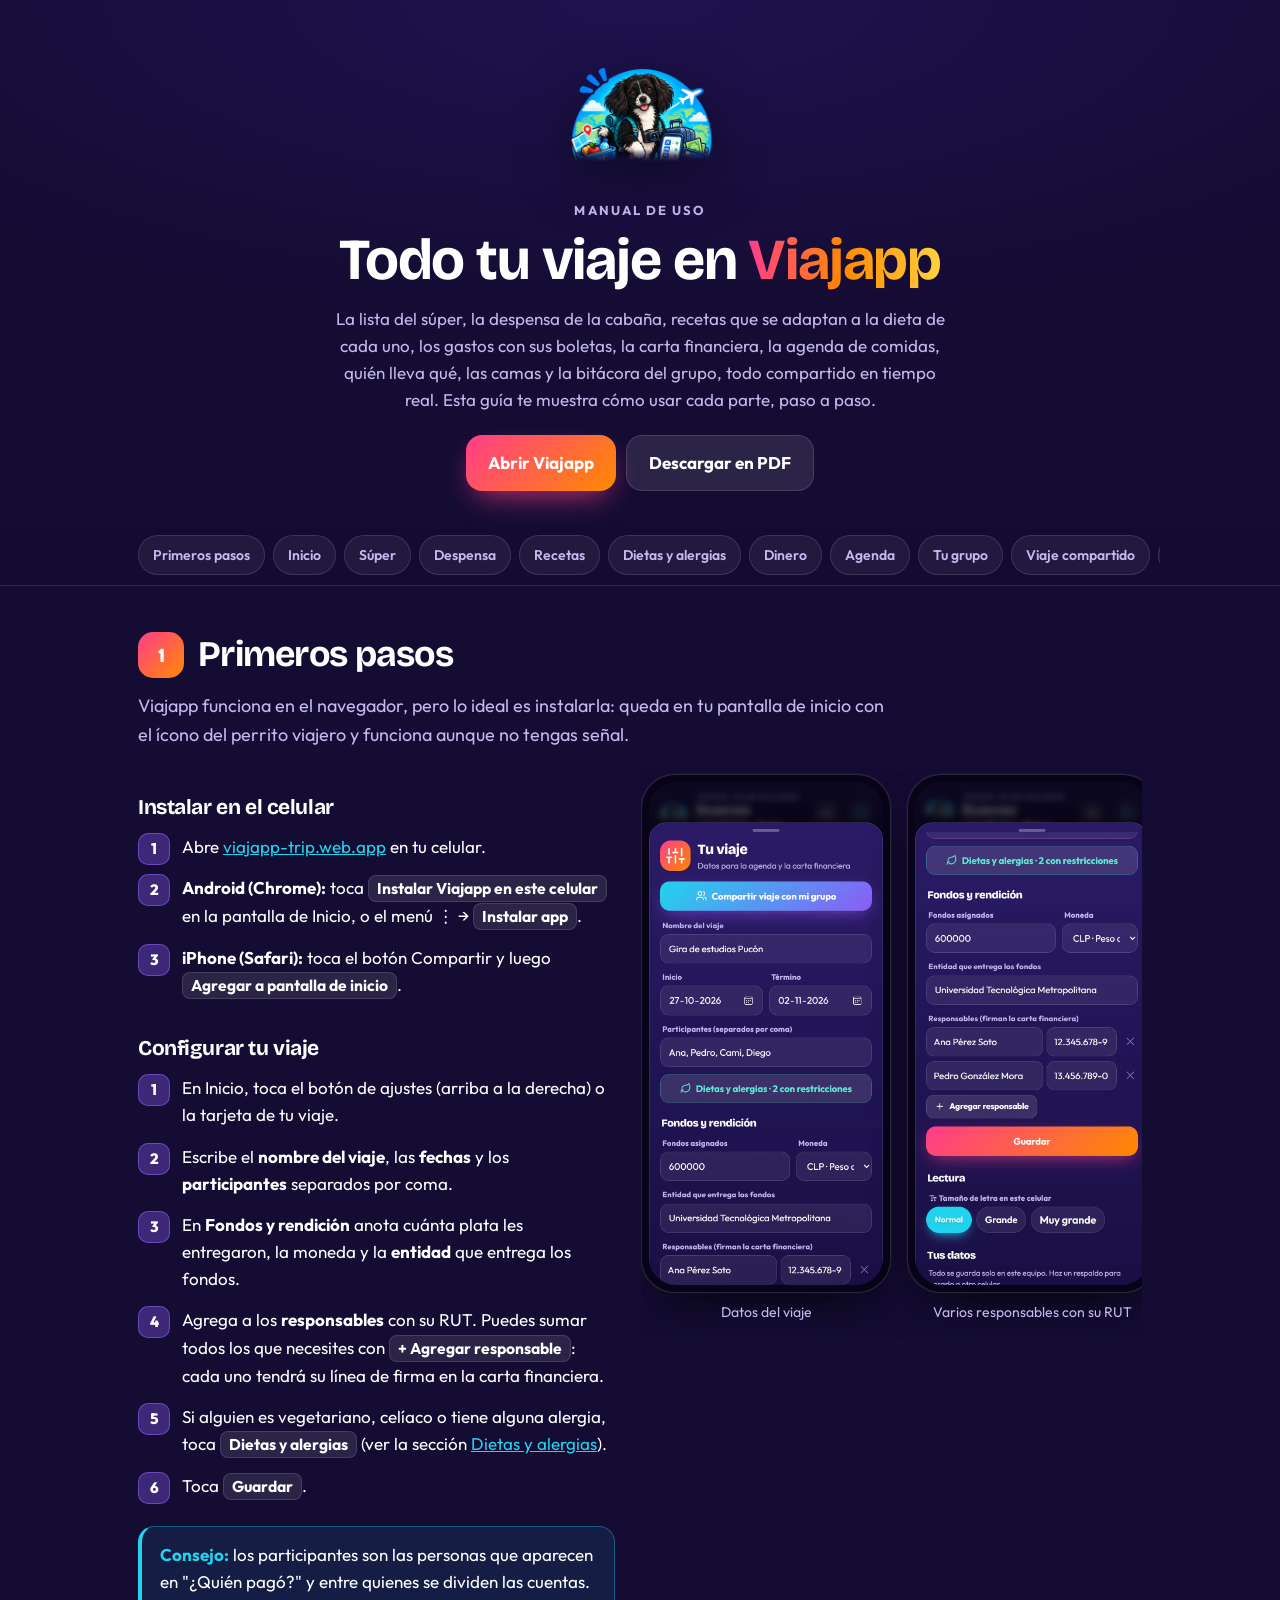
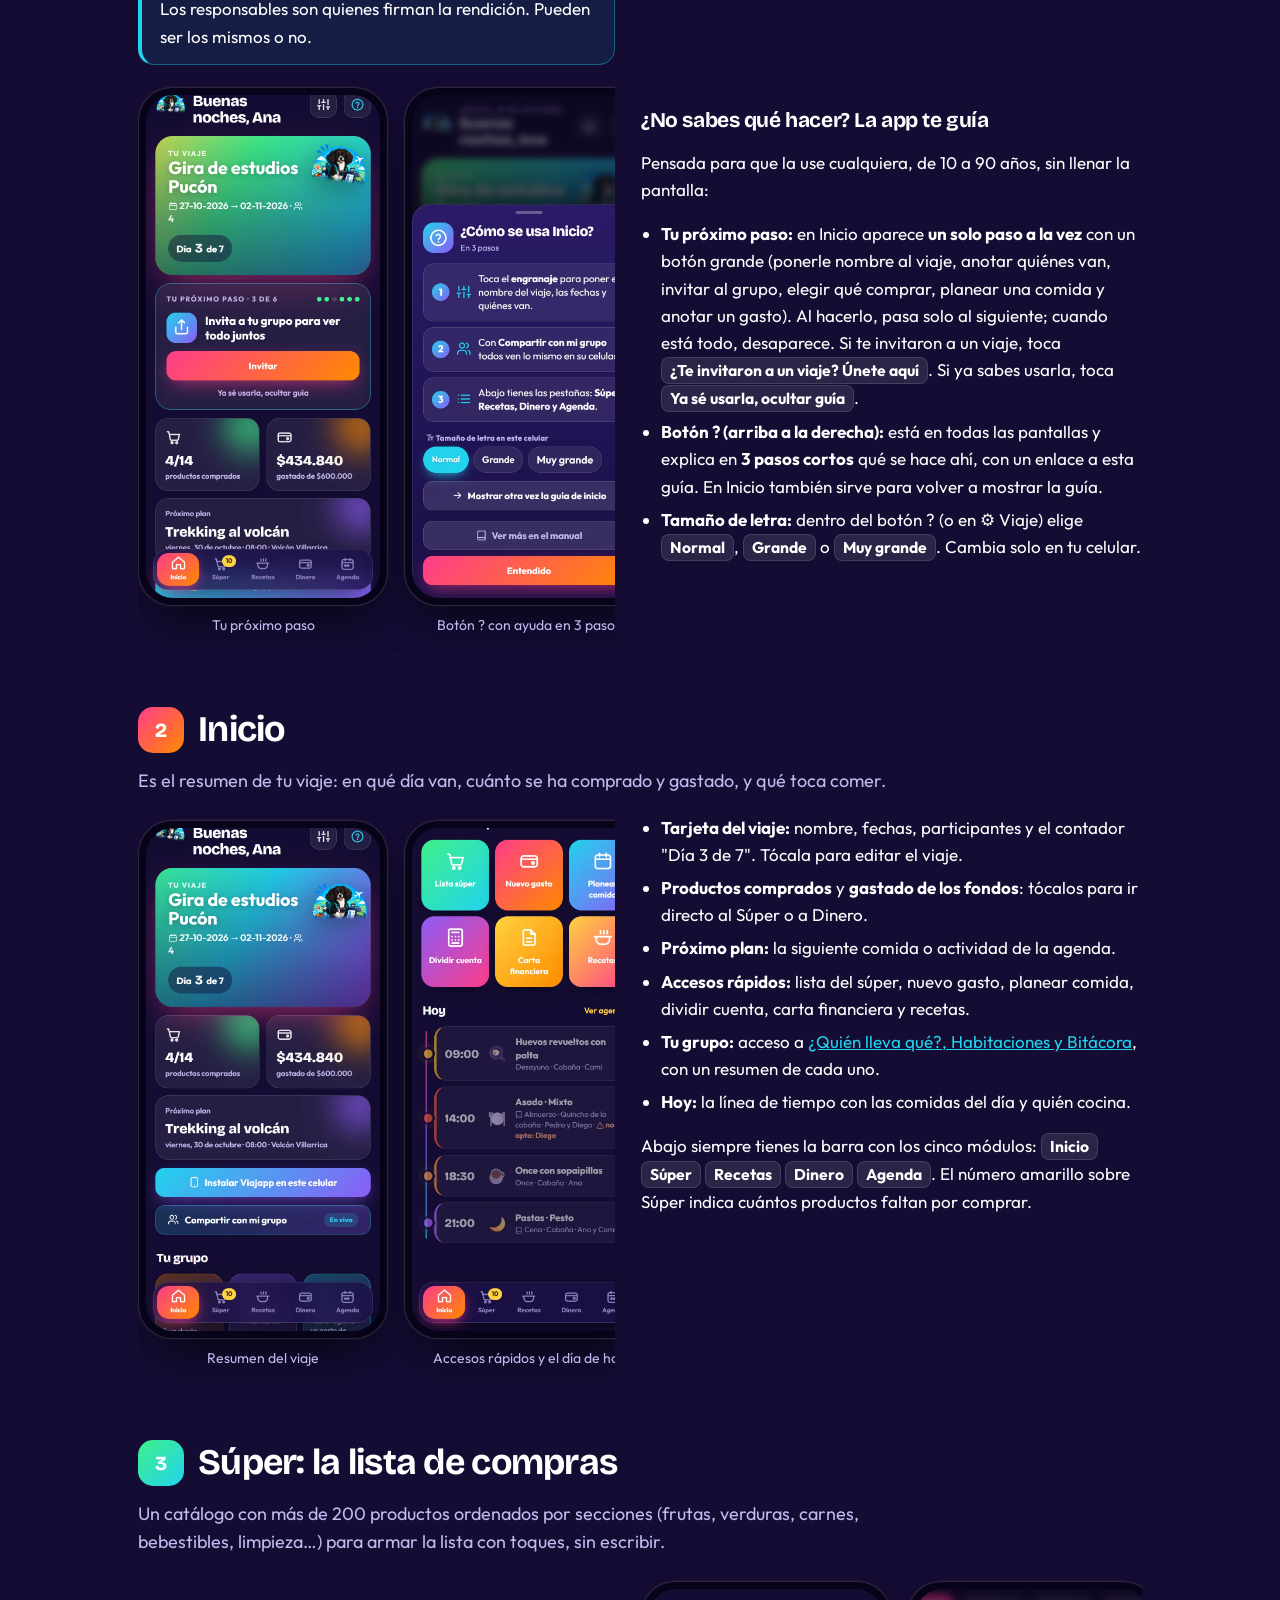
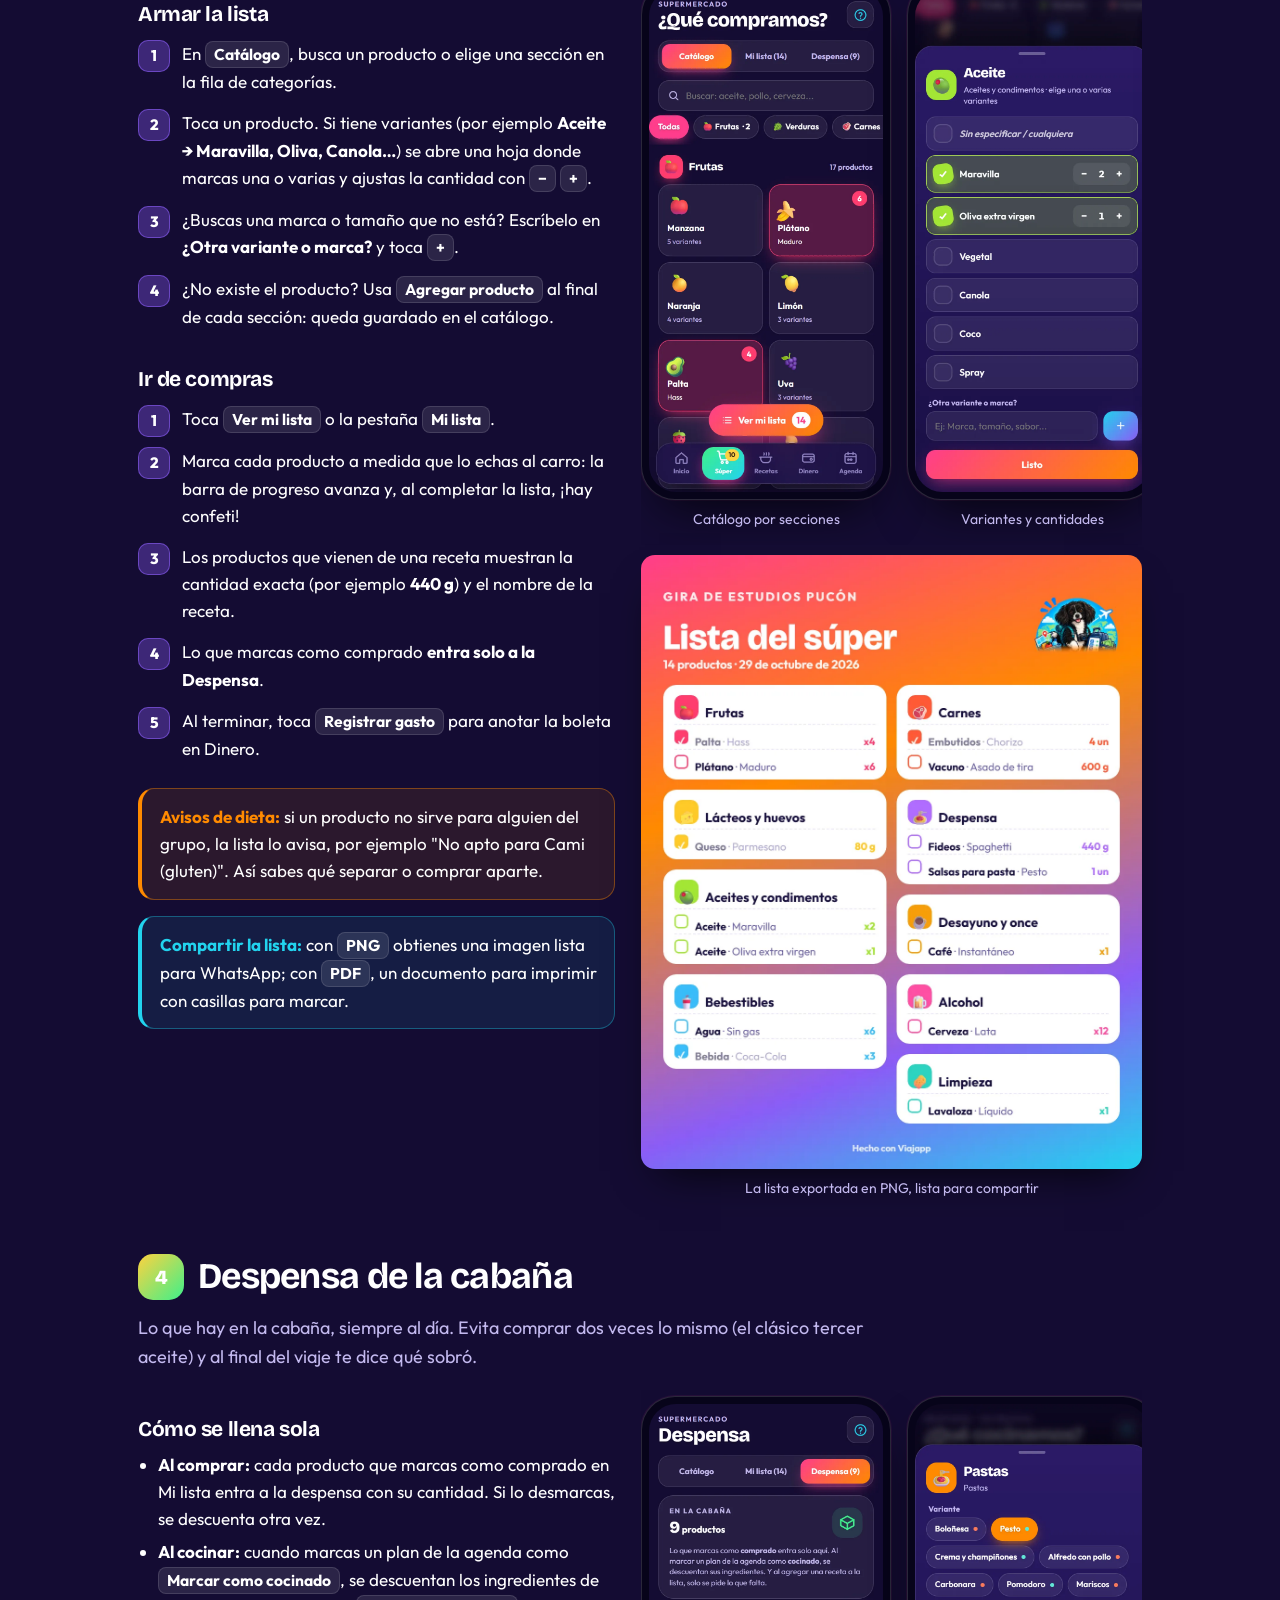
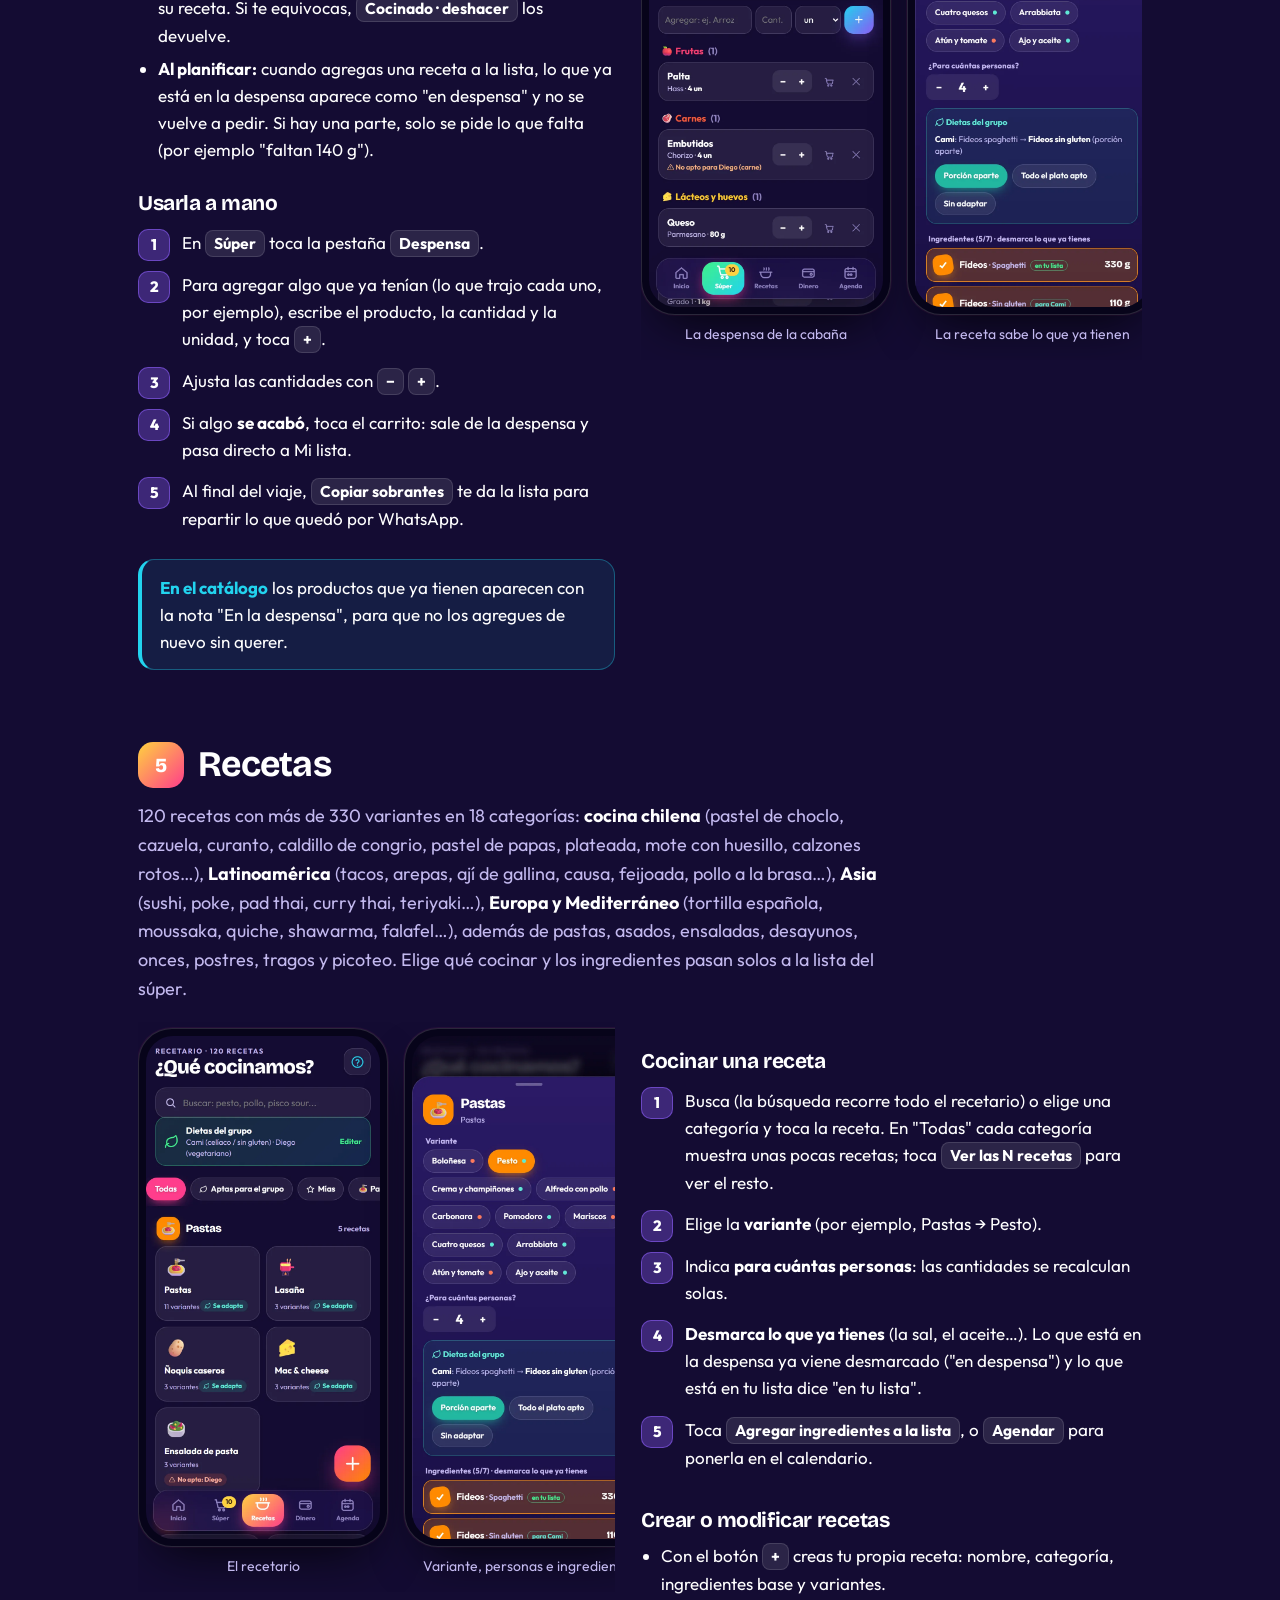
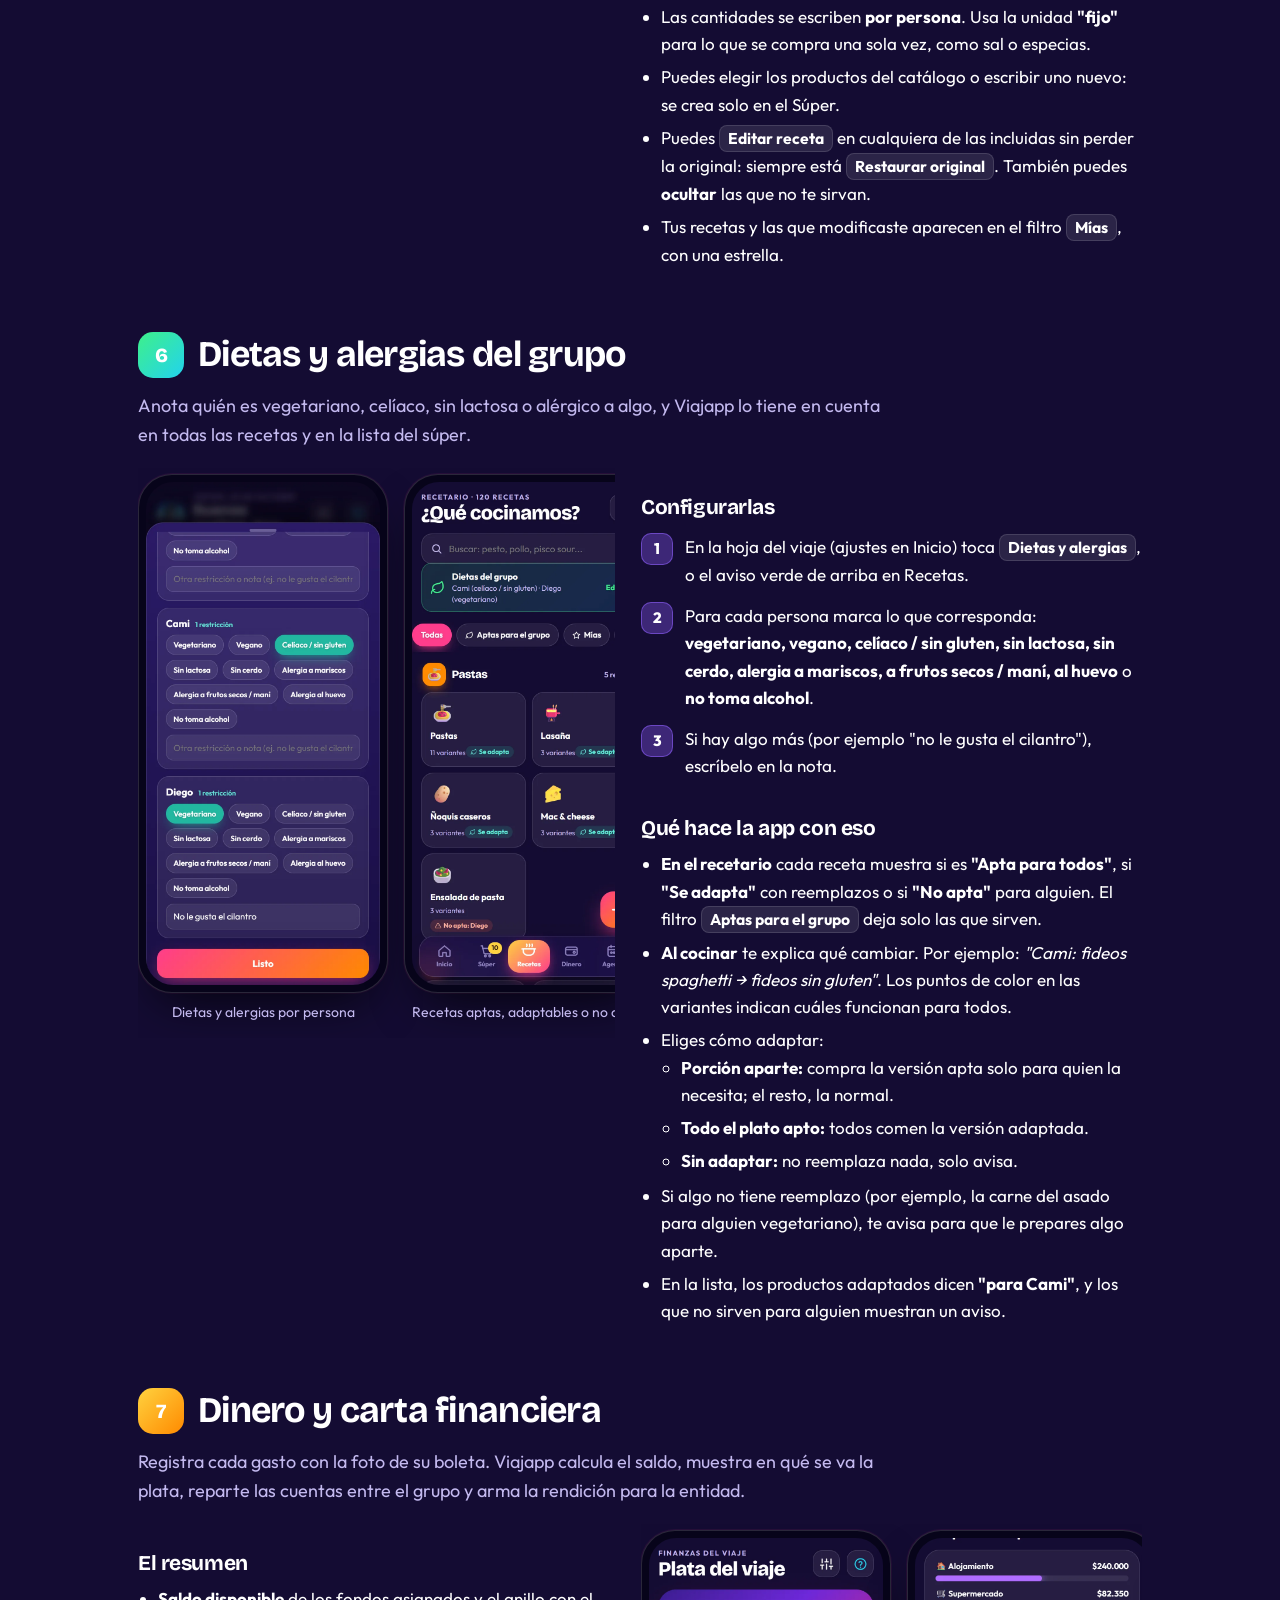
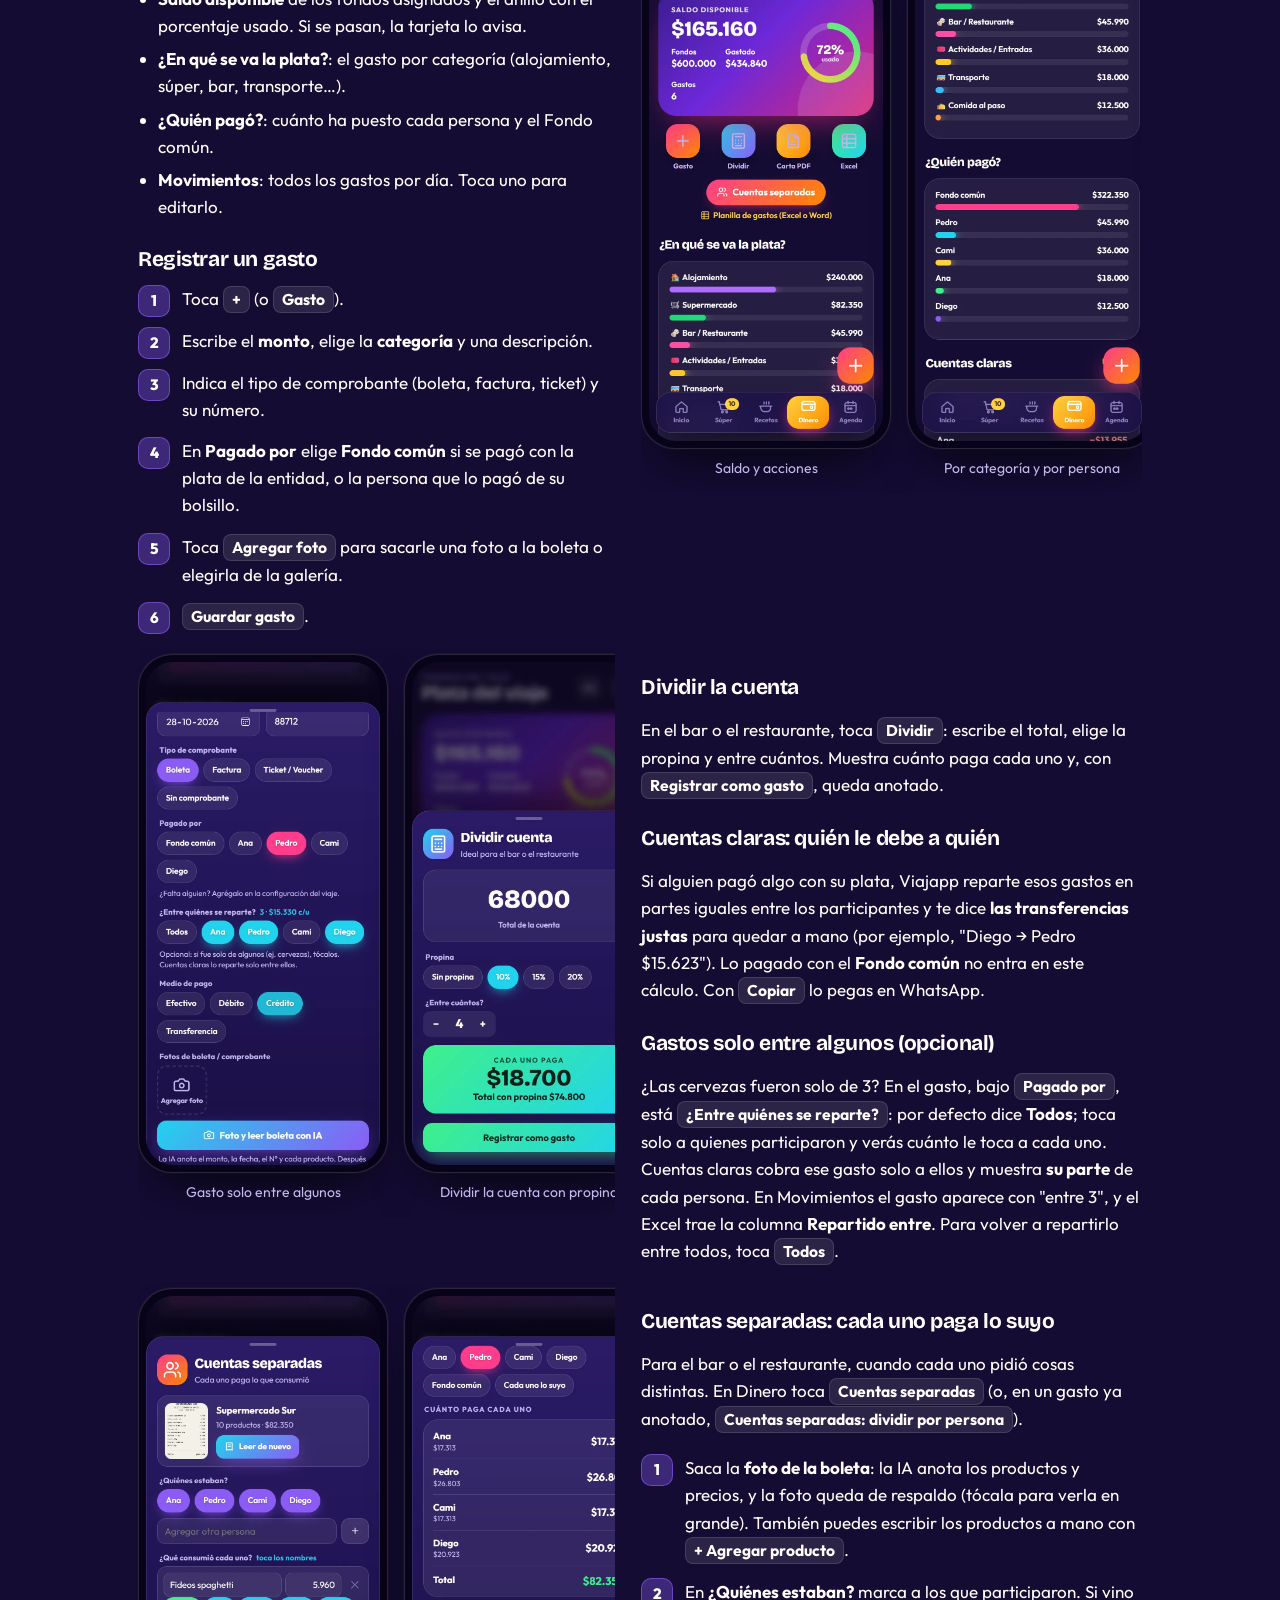
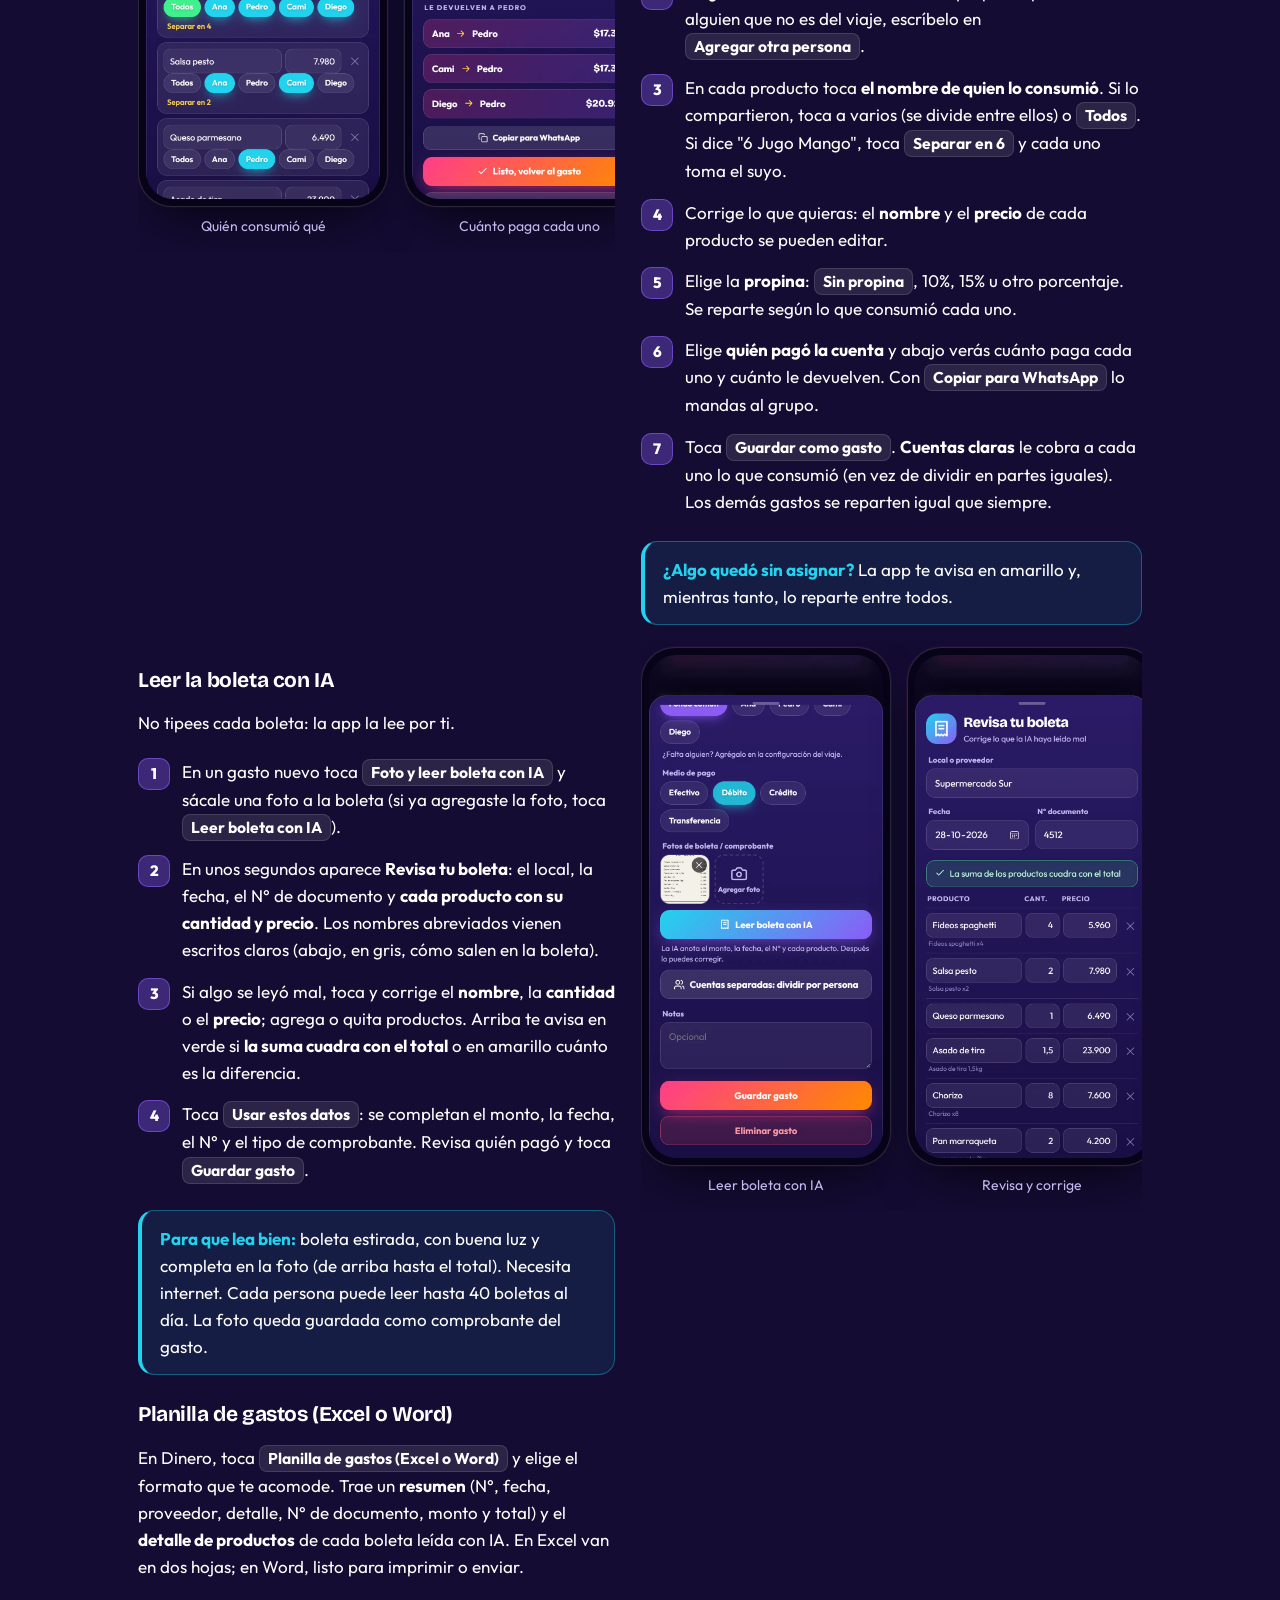
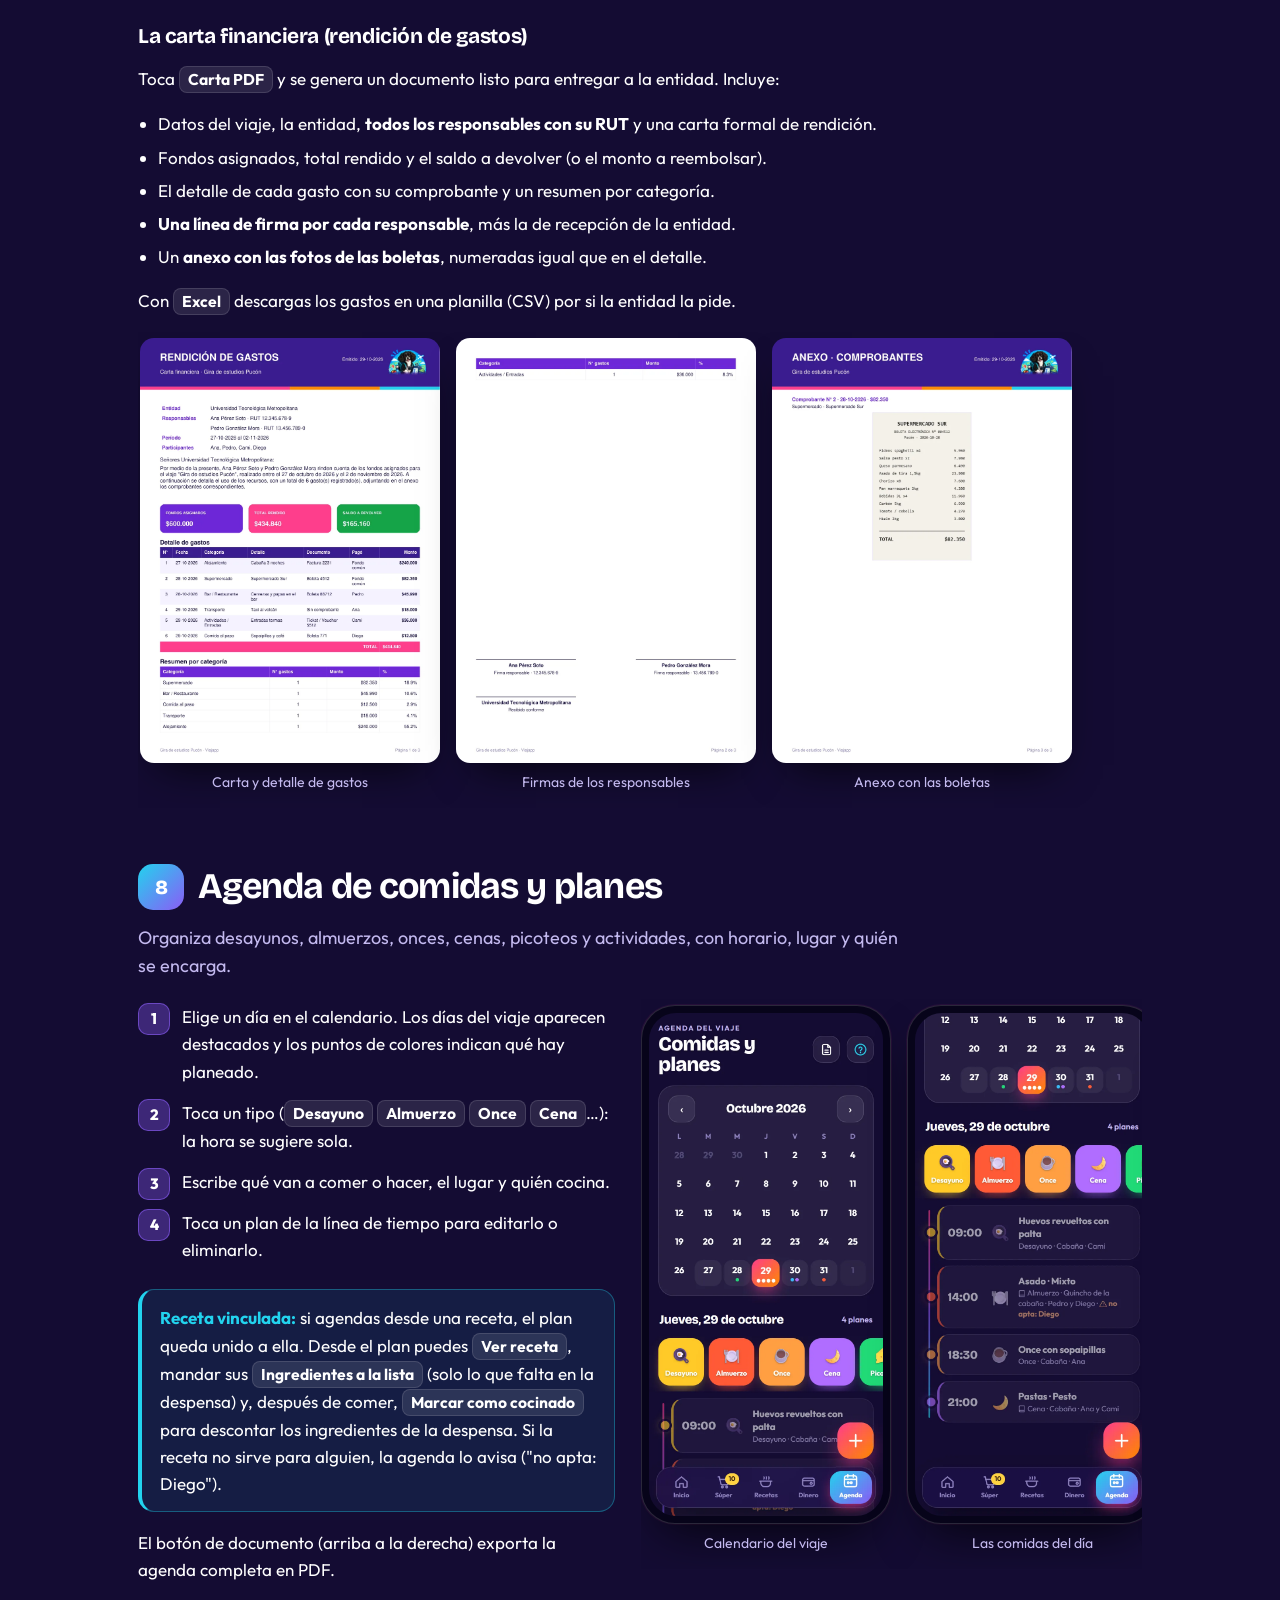
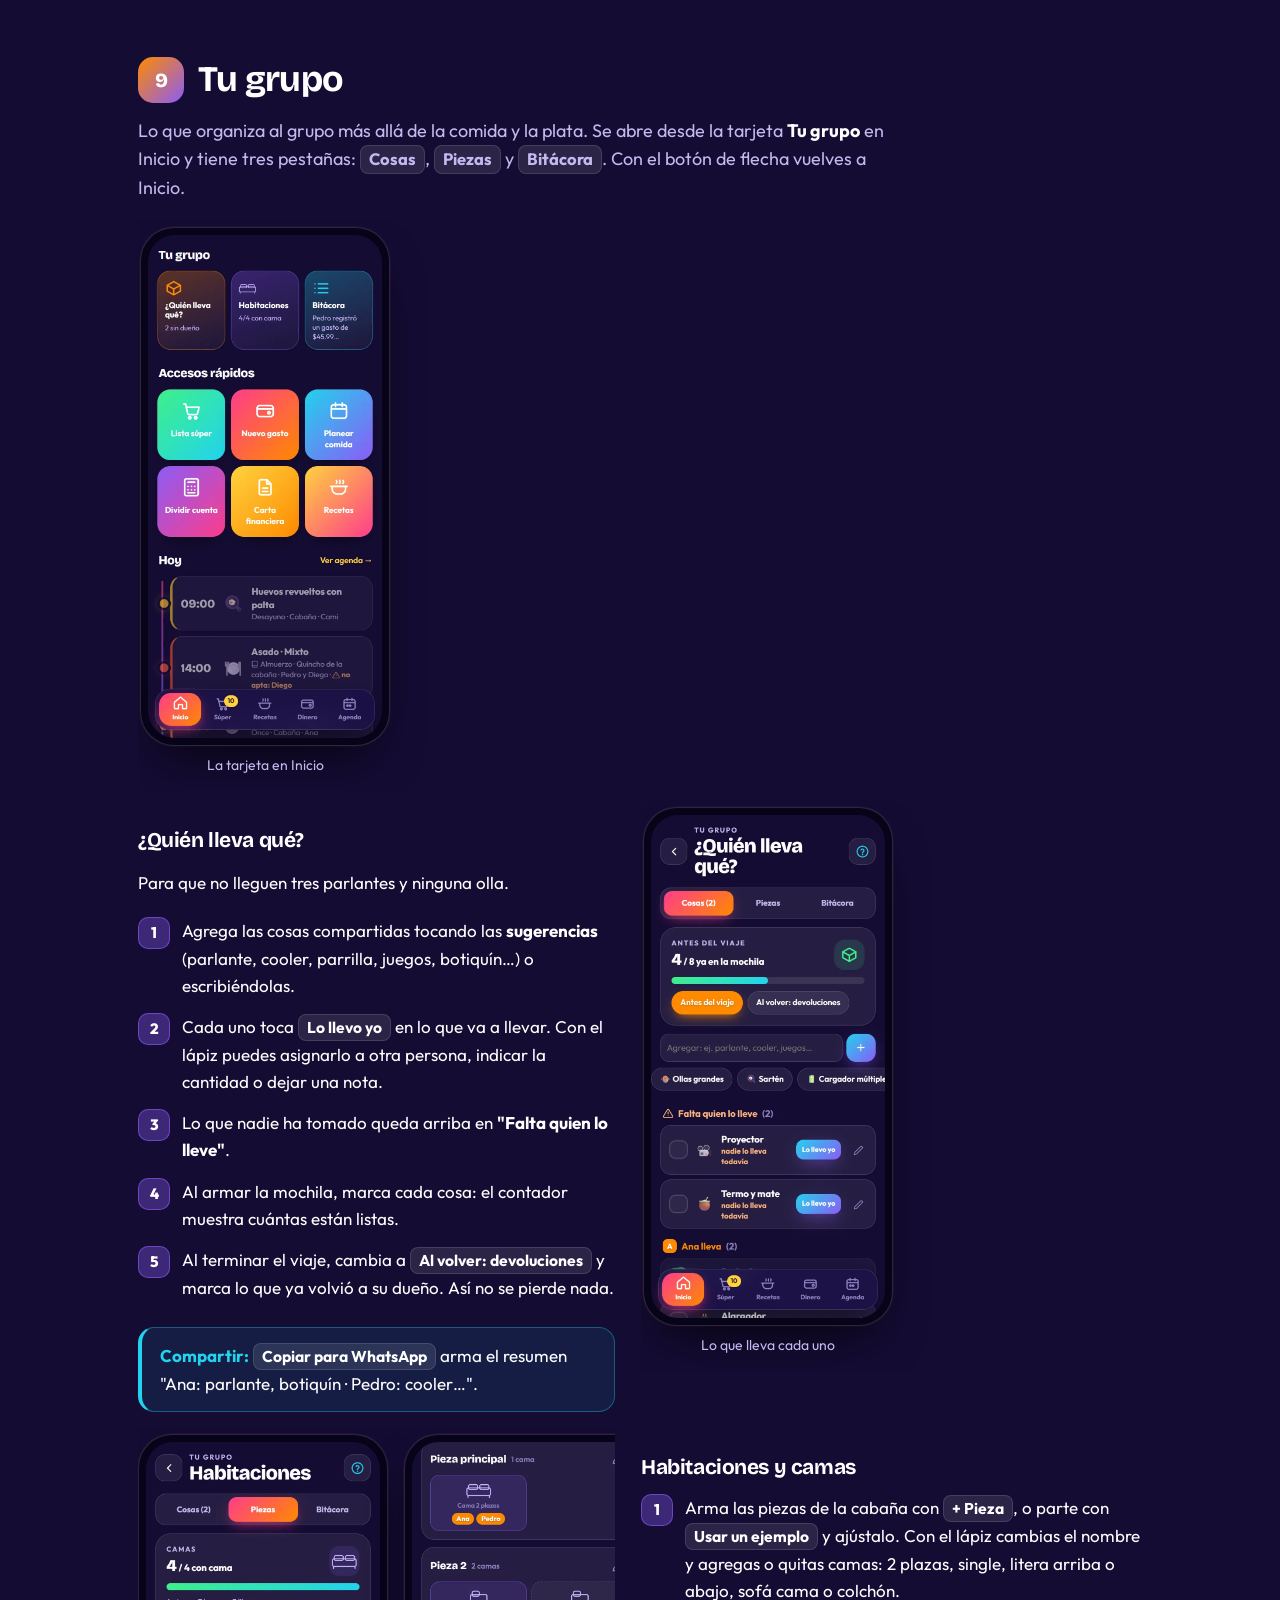
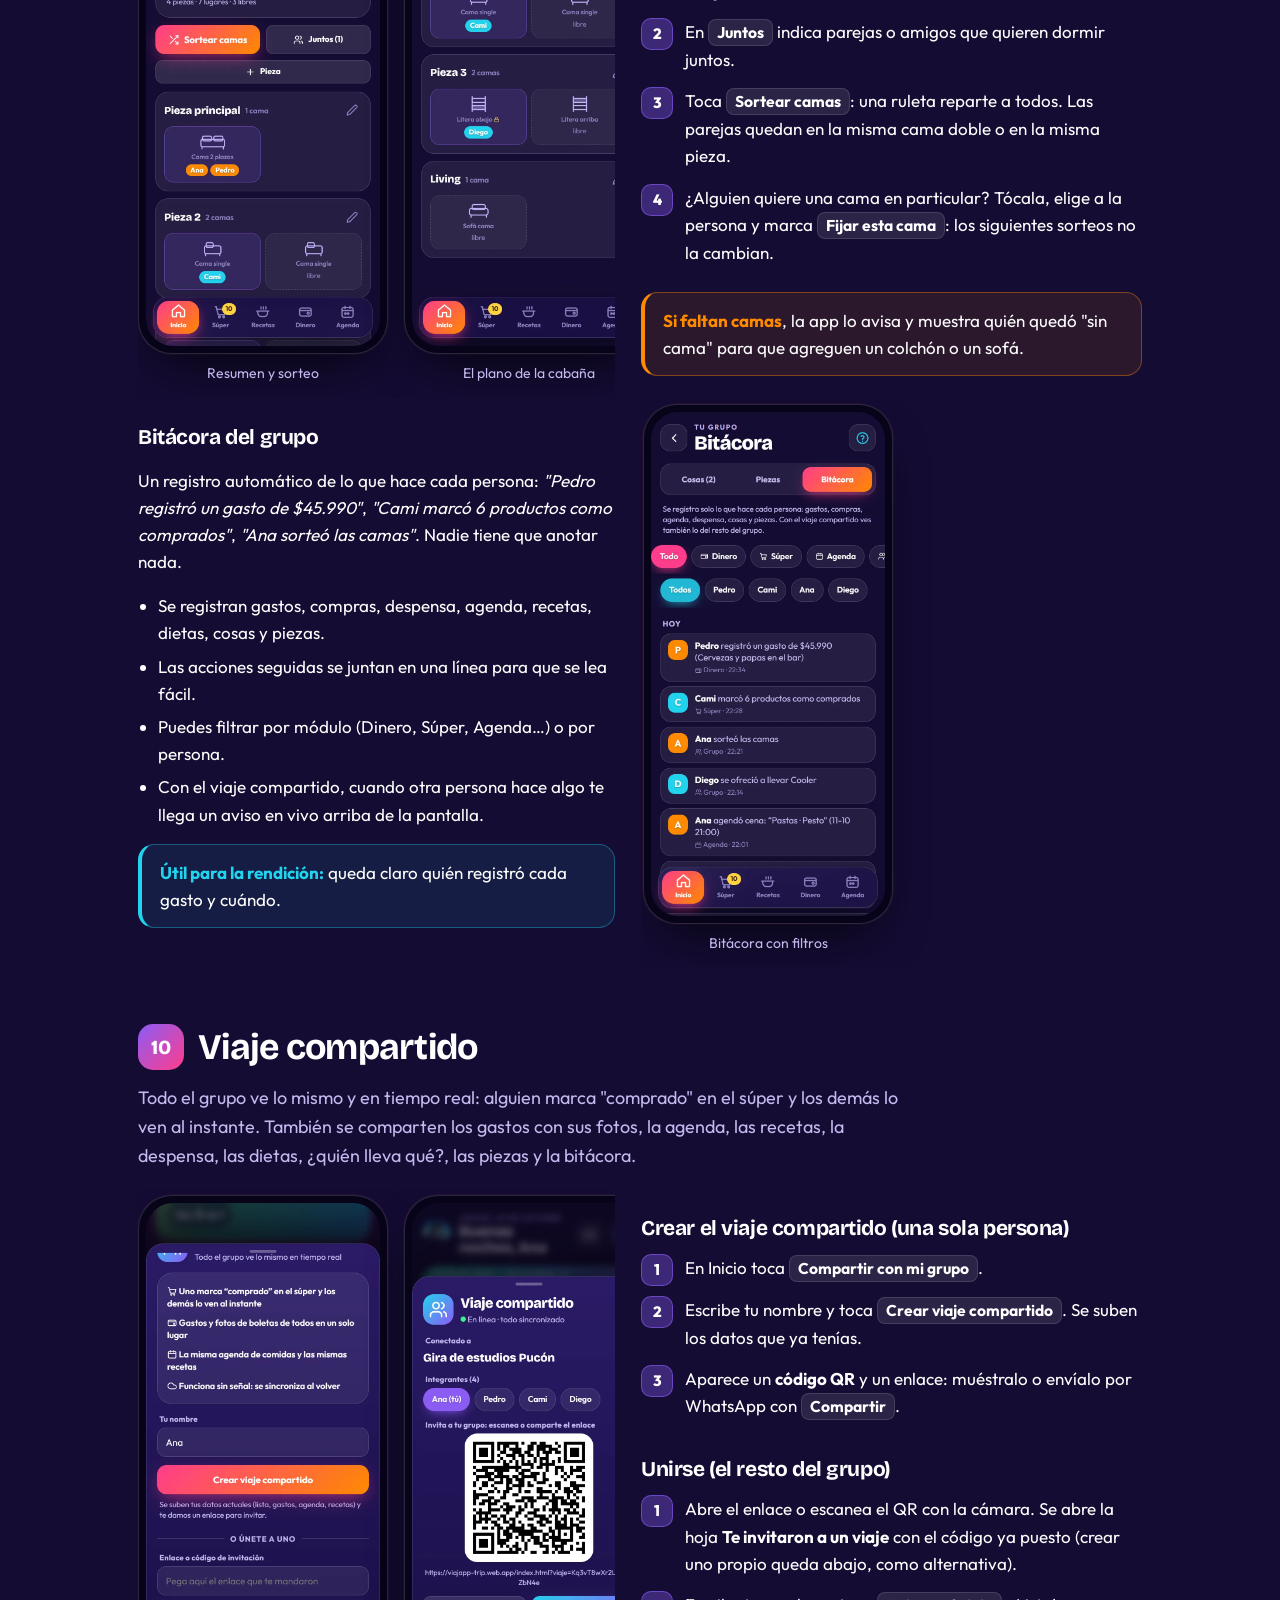
==== manual/index.html @ 1cf107d7 "Logo nuevo: perrito viajero (logo Viajapp v2) - make_logo_icons.py ahora quita el fondo blanco del l" ====
<!doctype html>
<html lang="es">
<head>
  <meta charset="utf-8">
  <meta name="viewport" content="width=device-width, initial-scale=1, viewport-fit=cover">
  <meta name="theme-color" content="#140c33">
  <title>Manual de uso · Viajapp</title>
  <meta name="description" content="Guía paso a paso para usar Viajapp: lista del súper, recetas, gastos y carta financiera, agenda de comidas y viaje compartido.">
  <link rel="icon" type="image/png" href="../icons/favicon-64.png">
  <link rel="preconnect" href="https://fonts.googleapis.com">
  <link rel="preconnect" href="https://fonts.gstatic.com" crossorigin>
  <link href="https://fonts.googleapis.com/css2?family=Bricolage+Grotesque:opsz,wght@12..96,700;12..96,800&family=Outfit:wght@400;500;600;700&display=swap" rel="stylesheet">
  <style>
    :root {
      --bg: #140c33; --bg2: #1f1250; --card: rgba(255,255,255,.06); --stroke: rgba(255,255,255,.12);
      --text: #fff; --muted: #c3b9ef; --dim: #8f84c2;
      --pink: #ff3d8b; --orange: #ff8a00; --yellow: #ffd23f; --lime: #3ef08a; --cyan: #22d3ee; --violet: #8b5cf6;
      --display: 'Bricolage Grotesque', 'Outfit', system-ui, sans-serif; --font: 'Outfit', system-ui, -apple-system, 'Segoe UI', Roboto, sans-serif;
      color-scheme: dark;
    }
    * { box-sizing: border-box; }
    html { scroll-behavior: smooth; scroll-padding-top: 76px; }
    body { margin: 0; background: radial-gradient(120% 60% at 50% 0%, var(--bg2), var(--bg) 60%) fixed, var(--bg); color: var(--text); font: 17px/1.6 var(--font); }
    a { color: var(--cyan); }
    img { max-width: 100%; display: block; }
    h1, h2, h3 { font-family: var(--display); letter-spacing: -.02em; line-height: 1.1; margin: 0; }
    .wrap { max-width: 1040px; margin: 0 auto; padding: 0 18px; }

    /* Portada */
    .hero { padding: calc(env(safe-area-inset-top, 0px) + 40px) 0 34px; text-align: center; }
    .hero img { width: 150px; margin: 0 auto 10px; filter: drop-shadow(0 16px 30px rgba(0,0,0,.45)); }
    .hero .kicker { font-weight: 700; letter-spacing: .16em; text-transform: uppercase; color: var(--muted); font-size: 13px; }
    .hero h1 { font-size: clamp(34px, 8vw, 58px); margin: 8px 0 12px; }
    .hero h1 span { background: linear-gradient(90deg, var(--pink), var(--orange), var(--yellow)); -webkit-background-clip: text; background-clip: text; color: transparent; }
    .hero p { color: var(--muted); max-width: 620px; margin: 0 auto 22px; }
    .cta { display: flex; gap: 10px; justify-content: center; flex-wrap: wrap; }
    .btn { display: inline-flex; align-items: center; gap: 8px; padding: 13px 22px; border-radius: 16px; font-weight: 700; text-decoration: none; color: #fff; background: rgba(255,255,255,.1); border: 1px solid var(--stroke); }
    .btn.primary { background: linear-gradient(135deg, var(--pink), var(--orange)); border: 0; box-shadow: 0 12px 30px -10px rgba(255,61,139,.8); }

    /* Índice */
    .toc { position: sticky; top: 0; z-index: 10; background: rgba(20,12,51,.88); backdrop-filter: blur(14px); -webkit-backdrop-filter: blur(14px); border-bottom: 1px solid var(--stroke); }
    .toc .wrap { display: flex; gap: 8px; overflow-x: auto; padding-top: 10px; padding-bottom: 10px; scrollbar-width: none; }
    .toc .wrap::-webkit-scrollbar { display: none; }
    .toc a { flex: none; text-decoration: none; color: var(--muted); font-weight: 600; font-size: 14px; padding: 8px 14px; border-radius: 999px; border: 1px solid var(--stroke); background: var(--card); }
    .toc a:hover { color: #fff; border-color: var(--pink); }

    /* Secciones */
    section { padding: 46px 0 10px; }
    .sec-head { display: flex; align-items: center; gap: 14px; margin-bottom: 14px; }
    .sec-num { width: 46px; height: 46px; flex: none; border-radius: 15px; display: grid; place-items: center; font: 800 20px var(--display); background: var(--c, linear-gradient(135deg, var(--pink), var(--orange))); }
    .sec-head h2 { font-size: clamp(26px, 5.5vw, 36px); }
    .lead { color: var(--muted); font-size: 18px; max-width: 760px; margin: 0 0 18px; }
    h3 { font-size: 21px; margin: 28px 0 10px; }
    ol.steps { counter-reset: s; list-style: none; padding: 0; margin: 0 0 8px; }
    ol.steps li { counter-increment: s; position: relative; padding: 4px 0 10px 44px; }
    ol.steps li::before { content: counter(s); position: absolute; left: 0; top: 4px; width: 30px; height: 30px; border-radius: 10px; display: grid; place-items: center; font-weight: 800; font-size: 15px; background: rgba(139,92,246,.35); border: 1px solid rgba(139,92,246,.6); }
    ul.dots { padding-left: 20px; margin: 0 0 8px; } ul.dots li { margin-bottom: 6px; }
    b, strong { color: #fff; }
    .ui { display: inline-block; padding: 0 8px; border-radius: 8px; background: rgba(255,255,255,.1); border: 1px solid var(--stroke); font-weight: 700; font-size: .92em; white-space: nowrap; }
    .tip { margin: 16px 0; padding: 14px 16px 14px 18px; border-radius: 16px; background: rgba(34,211,238,.09); border: 1px solid rgba(34,211,238,.35); border-left: 4px solid var(--cyan); }
    .tip.warn { background: rgba(255,138,0,.1); border-color: rgba(255,138,0,.4); border-left-color: var(--orange); }
    .tip b:first-child { color: var(--cyan); } .tip.warn b:first-child { color: var(--orange); }

    .split { display: grid; gap: 26px; align-items: start; }
    @media (min-width: 860px) { .split { grid-template-columns: minmax(0, 1fr) minmax(0, 1.05fr); } .split.rev > :first-child { order: 2; } }

    /* Capturas en marco de teléfono */
    .shots { display: grid; grid-auto-flow: column; grid-auto-columns: min(250px, 72%); gap: 16px; overflow-x: auto; padding: 6px 2px 16px; scroll-snap-type: x mandatory; scrollbar-width: thin; }
    .shots.wide { grid-auto-columns: min(300px, 82%); }
    figure { margin: 0; scroll-snap-align: start; }
    .phone { display: block; border-radius: 34px; padding: 7px; background: #07041a; border: 1px solid rgba(255,255,255,.14); box-shadow: 0 24px 50px -20px rgba(0,0,0,.8), 0 0 0 1px rgba(255,61,139,.08); }
    .phone img { border-radius: 27px; aspect-ratio: 400 / 860; width: 100%; height: auto; background: var(--bg2); }
    .doc img { border-radius: 14px; box-shadow: 0 20px 40px -18px rgba(0,0,0,.8); background: #fff; }
    figcaption { font-size: 14px; color: var(--muted); text-align: center; margin-top: 10px; line-height: 1.35; }

    .faq details { border: 1px solid var(--stroke); background: var(--card); border-radius: 16px; padding: 4px 18px; margin-bottom: 10px; }
    .faq summary { cursor: pointer; font-weight: 700; padding: 12px 0; list-style: none; }
    .faq summary::-webkit-details-marker { display: none; }
    .faq summary::after { content: '+'; float: right; color: var(--pink); font-size: 22px; line-height: 1; }
    .faq details[open] summary::after { content: '–'; }
    .faq details p { margin: 0 0 14px; color: var(--muted); }

    footer { margin-top: 50px; padding: 30px 0 calc(env(safe-area-inset-bottom, 0px) + 40px); text-align: center; color: var(--dim); border-top: 1px solid var(--stroke); }
    footer img { width: 56px; margin: 0 auto 8px; }

    @media print {
      :root { color-scheme: light; }
      body { background: #fff; color: #1b1040; font-size: 11.5pt; }
      .toc, .cta, .no-print { display: none !important; }
      .hero { padding-top: 10mm; } .hero h1 span { color: #ff3d8b; -webkit-text-fill-color: #ff3d8b; }
      .hero p, .lead, figcaption, .faq details p { color: #4b4170; }
      b, strong { color: #1b1040; }
      .ui { background: #f1edff; border-color: #d9d0ff; }
      .tip { background: #ecfbff; } .tip.warn { background: #fff4e6; }
      section { padding-top: 6mm; break-before: page; } section#inicio-rapido { break-before: auto; }
      .split, .split.rev { grid-template-columns: 1fr; gap: 4mm; }
      .split.rev > :first-child { order: 0; }
      .shots { overflow: visible; grid-auto-flow: row; grid-template-columns: repeat(4, 1fr); grid-auto-columns: auto; gap: 5mm; }
      .shots.wide { grid-template-columns: repeat(3, 1fr); }
      .doc { max-width: 60%; margin: 0 auto; }
      figure { break-inside: avoid; }
      .phone { box-shadow: none; padding: 3px; }
      .faq details { background: #faf8ff; } .faq details p { display: block; }
      ol.steps li::before { background: #efe9ff; border-color: #c9b8ff; color: #1b1040; }
      footer { border: 0; }
    }
  </style>
</head>
<body>

<header class="hero wrap">
  <img src="../icons/logo-mark-256.png" alt="Logo de Viajapp: un perrito viajero">
  <div class="kicker">Manual de uso</div>
  <h1>Todo tu viaje en <span>Viajapp</span></h1>
  <p>La lista del súper, la despensa de la cabaña, recetas que se adaptan a la dieta de cada uno, los gastos con sus boletas, la carta financiera, la agenda de comidas, quién lleva qué, las camas y la bitácora del grupo, todo compartido en tiempo real. Esta guía te muestra cómo usar cada parte, paso a paso.</p>
  <div class="cta">
    <a class="btn primary" href="../">Abrir Viajapp</a>
    <a class="btn" href="Manual-Viajapp.pdf" download>Descargar en PDF</a>
  </div>
</header>

<nav class="toc" aria-label="Contenido">
  <div class="wrap">
    <a href="#inicio-rapido">Primeros pasos</a>
    <a href="#inicio">Inicio</a>
    <a href="#super">Súper</a>
    <a href="#despensa">Despensa</a>
    <a href="#recetas">Recetas</a>
    <a href="#dietas">Dietas y alergias</a>
    <a href="#dinero">Dinero</a>
    <a href="#agenda">Agenda</a>
    <a href="#grupo">Tu grupo</a>
    <a href="#compartido">Viaje compartido</a>
    <a href="#datos">Tus datos</a>
    <a href="#faq">Preguntas</a>
  </div>
</nav>

<main class="wrap">

  <!-- 1. Primeros pasos -->
  <section id="inicio-rapido">
    <div class="sec-head"><span class="sec-num">1</span><h2>Primeros pasos</h2></div>
    <p class="lead">Viajapp funciona en el navegador, pero lo ideal es instalarla: queda en tu pantalla de inicio con el ícono del perrito viajero y funciona aunque no tengas señal.</p>
    <div class="split">
      <div>
        <h3>Instalar en el celular</h3>
        <ol class="steps">
          <li>Abre <a href="https://viajapp-trip.web.app">viajapp-trip.web.app</a> en tu celular.</li>
          <li><b>Android (Chrome):</b> toca <span class="ui">Instalar Viajapp en este celular</span> en la pantalla de Inicio, o el menú ⋮ → <span class="ui">Instalar app</span>.</li>
          <li><b>iPhone (Safari):</b> toca el botón Compartir y luego <span class="ui">Agregar a pantalla de inicio</span>.</li>
        </ol>
        <h3>Configurar tu viaje</h3>
        <ol class="steps">
          <li>En Inicio, toca el botón de ajustes (arriba a la derecha) o la tarjeta de tu viaje.</li>
          <li>Escribe el <b>nombre del viaje</b>, las <b>fechas</b> y los <b>participantes</b> separados por coma.</li>
          <li>En <b>Fondos y rendición</b> anota cuánta plata les entregaron, la moneda y la <b>entidad</b> que entrega los fondos.</li>
          <li>Agrega a los <b>responsables</b> con su RUT. Puedes sumar todos los que necesites con <span class="ui">+ Agregar responsable</span>: cada uno tendrá su línea de firma en la carta financiera.</li>
          <li>Si alguien es vegetariano, celíaco o tiene alguna alergia, toca <span class="ui">Dietas y alergias</span> (ver la sección <a href="#dietas">Dietas y alergias</a>).</li>
          <li>Toca <span class="ui">Guardar</span>.</li>
        </ol>
        <div class="tip"><b>Consejo:</b> los participantes son las personas que aparecen en "¿Quién pagó?" y entre quienes se dividen las cuentas. Los responsables son quienes firman la rendición. Pueden ser los mismos o no.</div>
      </div>
      <div class="shots">
        <figure><span class="phone"><img loading="lazy" src="img/18-viaje.webp" alt="Hoja Tu viaje con nombre, fechas, participantes y fondos"></span><figcaption>Datos del viaje</figcaption></figure>
        <figure><span class="phone"><img loading="lazy" src="img/19-responsables.webp" alt="Lista de responsables con nombre y RUT"></span><figcaption>Varios responsables con su RUT</figcaption></figure>
      </div>
    </div>
    <div class="split rev">
      <div>
        <h3>¿No sabes qué hacer? La app te guía</h3>
        <p>Pensada para que la use cualquiera, de 10 a 90 años, sin llenar la pantalla:</p>
        <ul class="dots">
          <li><b>Tu próximo paso:</b> en Inicio aparece <b>un solo paso a la vez</b> con un botón grande (ponerle nombre al viaje, anotar quiénes van, invitar al grupo, elegir qué comprar, planear una comida y anotar un gasto). Al hacerlo, pasa solo al siguiente; cuando está todo, desaparece. Si te invitaron a un viaje, toca <span class="ui">¿Te invitaron a un viaje? Únete aquí</span>. Si ya sabes usarla, toca <span class="ui">Ya sé usarla, ocultar guía</span>.</li>
          <li><b>Botón ? (arriba a la derecha):</b> está en todas las pantallas y explica en <b>3 pasos cortos</b> qué se hace ahí, con un enlace a esta guía. En Inicio también sirve para volver a mostrar la guía.</li>
          <li><b>Tamaño de letra:</b> dentro del botón ? (o en ⚙️ Viaje) elige <span class="ui">Normal</span>, <span class="ui">Grande</span> o <span class="ui">Muy grande</span>. Cambia solo en tu celular.</li>
        </ul>
      </div>
      <div class="shots">
        <figure><span class="phone"><img loading="lazy" src="img/33-guia-inicio.webp" alt="Tarjeta Tu próximo paso en Inicio"></span><figcaption>Tu próximo paso</figcaption></figure>
        <figure><span class="phone"><img loading="lazy" src="img/34-ayuda.webp" alt="Ayuda de Inicio en 3 pasos con tamaño de letra"></span><figcaption>Botón ? con ayuda en 3 pasos</figcaption></figure>
        <figure><span class="phone"><img loading="lazy" src="img/35-letra-grande.webp" alt="Inicio con letra muy grande"></span><figcaption>Letra muy grande</figcaption></figure>
      </div>
    </div>
  </section>

  <!-- 2. Inicio -->
  <section id="inicio">
    <div class="sec-head"><span class="sec-num" style="--c:linear-gradient(135deg,#ff3d8b,#ff8a00)">2</span><h2>Inicio</h2></div>
    <p class="lead">Es el resumen de tu viaje: en qué día van, cuánto se ha comprado y gastado, y qué toca comer.</p>
    <div class="split rev">
      <div>
        <ul class="dots">
          <li><b>Tarjeta del viaje:</b> nombre, fechas, participantes y el contador "Día 3 de 7". Tócala para editar el viaje.</li>
          <li><b>Productos comprados</b> y <b>gastado de los fondos</b>: tócalos para ir directo al Súper o a Dinero.</li>
          <li><b>Próximo plan:</b> la siguiente comida o actividad de la agenda.</li>
          <li><b>Accesos rápidos:</b> lista del súper, nuevo gasto, planear comida, dividir cuenta, carta financiera y recetas.</li>
          <li><b>Tu grupo:</b> acceso a <a href="#grupo">¿Quién lleva qué?, Habitaciones y Bitácora</a>, con un resumen de cada uno.</li>
          <li><b>Hoy:</b> la línea de tiempo con las comidas del día y quién cocina.</li>
        </ul>
        <p>Abajo siempre tienes la barra con los cinco módulos: <span class="ui">Inicio</span> <span class="ui">Súper</span> <span class="ui">Recetas</span> <span class="ui">Dinero</span> <span class="ui">Agenda</span>. El número amarillo sobre Súper indica cuántos productos faltan por comprar.</p>
      </div>
      <div class="shots">
        <figure><span class="phone"><img loading="lazy" src="img/01-inicio.webp" alt="Pantalla de Inicio con la tarjeta del viaje y resúmenes"></span><figcaption>Resumen del viaje</figcaption></figure>
        <figure><span class="phone"><img loading="lazy" src="img/02-inicio-accesos.webp" alt="Accesos rápidos y comidas de hoy"></span><figcaption>Accesos rápidos y el día de hoy</figcaption></figure>
      </div>
    </div>
  </section>

  <!-- 3. Súper -->
  <section id="super">
    <div class="sec-head"><span class="sec-num" style="--c:linear-gradient(135deg,#3ef08a,#22d3ee)">3</span><h2>Súper: la lista de compras</h2></div>
    <p class="lead">Un catálogo con más de 200 productos ordenados por secciones (frutas, verduras, carnes, bebestibles, limpieza…) para armar la lista con toques, sin escribir.</p>
    <div class="split">
      <div>
        <h3>Armar la lista</h3>
        <ol class="steps">
          <li>En <span class="ui">Catálogo</span>, busca un producto o elige una sección en la fila de categorías.</li>
          <li>Toca un producto. Si tiene variantes (por ejemplo <b>Aceite → Maravilla, Oliva, Canola…</b>) se abre una hoja donde marcas una o varias y ajustas la cantidad con <span class="ui">−</span> <span class="ui">+</span>.</li>
          <li>¿Buscas una marca o tamaño que no está? Escríbelo en <b>¿Otra variante o marca?</b> y toca <span class="ui">+</span>.</li>
          <li>¿No existe el producto? Usa <span class="ui">Agregar producto</span> al final de cada sección: queda guardado en el catálogo.</li>
        </ol>
        <h3>Ir de compras</h3>
        <ol class="steps">
          <li>Toca <span class="ui">Ver mi lista</span> o la pestaña <span class="ui">Mi lista</span>.</li>
          <li>Marca cada producto a medida que lo echas al carro: la barra de progreso avanza y, al completar la lista, ¡hay confeti!</li>
          <li>Los productos que vienen de una receta muestran la cantidad exacta (por ejemplo <b>440 g</b>) y el nombre de la receta.</li>
          <li>Lo que marcas como comprado <b>entra solo a la Despensa</b>.</li>
          <li>Al terminar, toca <span class="ui">Registrar gasto</span> para anotar la boleta en Dinero.</li>
        </ol>
        <div class="tip warn"><b>Avisos de dieta:</b> si un producto no sirve para alguien del grupo, la lista lo avisa, por ejemplo "No apto para Cami (gluten)". Así sabes qué separar o comprar aparte.</div>
        <div class="tip"><b>Compartir la lista:</b> con <span class="ui">PNG</span> obtienes una imagen lista para WhatsApp; con <span class="ui">PDF</span>, un documento para imprimir con casillas para marcar.</div>
      </div>
      <div>
        <div class="shots">
          <figure><span class="phone"><img loading="lazy" src="img/03-super-catalogo.webp" alt="Catálogo del supermercado por secciones"></span><figcaption>Catálogo por secciones</figcaption></figure>
          <figure><span class="phone"><img loading="lazy" src="img/04-super-variantes.webp" alt="Variantes del aceite con cantidades"></span><figcaption>Variantes y cantidades</figcaption></figure>
          <figure><span class="phone"><img loading="lazy" src="img/05-super-lista.webp" alt="Mi lista con progreso y productos marcados"></span><figcaption>Mi lista mientras compras</figcaption></figure>
        </div>
        <figure class="doc" style="margin-top:10px"><img loading="lazy" src="img/export-lista.webp" alt="Imagen PNG exportada de la lista del súper"><figcaption>La lista exportada en PNG, lista para compartir</figcaption></figure>
      </div>
    </div>
  </section>

  <!-- 4. Despensa -->
  <section id="despensa">
    <div class="sec-head"><span class="sec-num" style="--c:linear-gradient(135deg,#ffd23f,#3ef08a)">4</span><h2>Despensa de la cabaña</h2></div>
    <p class="lead">Lo que hay en la cabaña, siempre al día. Evita comprar dos veces lo mismo (el clásico tercer aceite) y al final del viaje te dice qué sobró.</p>
    <div class="split">
      <div>
        <h3>Cómo se llena sola</h3>
        <ul class="dots">
          <li><b>Al comprar:</b> cada producto que marcas como comprado en Mi lista entra a la despensa con su cantidad. Si lo desmarcas, se descuenta otra vez.</li>
          <li><b>Al cocinar:</b> cuando marcas un plan de la agenda como <span class="ui">Marcar como cocinado</span>, se descuentan los ingredientes de su receta. Si te equivocas, <span class="ui">Cocinado · deshacer</span> los devuelve.</li>
          <li><b>Al planificar:</b> cuando agregas una receta a la lista, lo que ya está en la despensa aparece como "en despensa" y no se vuelve a pedir. Si hay una parte, solo se pide lo que falta (por ejemplo "faltan 140 g").</li>
        </ul>
        <h3>Usarla a mano</h3>
        <ol class="steps">
          <li>En <span class="ui">Súper</span> toca la pestaña <span class="ui">Despensa</span>.</li>
          <li>Para agregar algo que ya tenían (lo que trajo cada uno, por ejemplo), escribe el producto, la cantidad y la unidad, y toca <span class="ui">+</span>.</li>
          <li>Ajusta las cantidades con <span class="ui">−</span> <span class="ui">+</span>.</li>
          <li>Si algo <b>se acabó</b>, toca el carrito: sale de la despensa y pasa directo a Mi lista.</li>
          <li>Al final del viaje, <span class="ui">Copiar sobrantes</span> te da la lista para repartir lo que quedó por WhatsApp.</li>
        </ol>
        <div class="tip"><b>En el catálogo</b> los productos que ya tienen aparecen con la nota "En la despensa", para que no los agregues de nuevo sin querer.</div>
      </div>
      <div class="shots">
        <figure><span class="phone"><img loading="lazy" src="img/24-despensa.webp" alt="Despensa con los productos de la cabaña"></span><figcaption>La despensa de la cabaña</figcaption></figure>
        <figure><span class="phone"><img loading="lazy" src="img/07-receta-cocinar.webp" alt="Receta mostrando lo que ya está en la despensa"></span><figcaption>La receta sabe lo que ya tienen</figcaption></figure>
      </div>
    </div>
  </section>

  <!-- 5. Recetas -->
  <section id="recetas">
    <div class="sec-head"><span class="sec-num" style="--c:linear-gradient(135deg,#ffd23f,#ff3d8b)">5</span><h2>Recetas</h2></div>
    <p class="lead">120 recetas con más de 330 variantes en 18 categorías:
      <b>cocina chilena</b> (pastel de choclo, cazuela, curanto, caldillo de congrio, pastel de papas, plateada, mote con huesillo, calzones rotos…),
      <b>Latinoamérica</b> (tacos, arepas, ají de gallina, causa, feijoada, pollo a la brasa…),
      <b>Asia</b> (sushi, poke, pad thai, curry thai, teriyaki…),
      <b>Europa y Mediterráneo</b> (tortilla española, moussaka, quiche, shawarma, falafel…),
      además de pastas, asados, ensaladas, desayunos, onces, postres, tragos y picoteo. Elige qué cocinar y los ingredientes pasan solos a la lista del súper.</p>
    <div class="split rev">
      <div>
        <h3>Cocinar una receta</h3>
        <ol class="steps">
          <li>Busca (la búsqueda recorre todo el recetario) o elige una categoría y toca la receta. En "Todas" cada categoría muestra unas pocas recetas; toca <span class="ui">Ver las N recetas</span> para ver el resto.</li>
          <li>Elige la <b>variante</b> (por ejemplo, Pastas → Pesto).</li>
          <li>Indica <b>para cuántas personas</b>: las cantidades se recalculan solas.</li>
          <li><b>Desmarca lo que ya tienes</b> (la sal, el aceite…). Lo que está en la despensa ya viene desmarcado ("en despensa") y lo que está en tu lista dice "en tu lista".</li>
          <li>Toca <span class="ui">Agregar ingredientes a la lista</span>, o <span class="ui">Agendar</span> para ponerla en el calendario.</li>
        </ol>
        <h3>Crear o modificar recetas</h3>
        <ul class="dots">
          <li>Con el botón <span class="ui">+</span> creas tu propia receta: nombre, categoría, ingredientes base y variantes.</li>
          <li>Las cantidades se escriben <b>por persona</b>. Usa la unidad <b>"fijo"</b> para lo que se compra una sola vez, como sal o especias.</li>
          <li>Puedes elegir los productos del catálogo o escribir uno nuevo: se crea solo en el Súper.</li>
          <li>Puedes <span class="ui">Editar receta</span> en cualquiera de las incluidas sin perder la original: siempre está <span class="ui">Restaurar original</span>. También puedes <b>ocultar</b> las que no te sirvan.</li>
          <li>Tus recetas y las que modificaste aparecen en el filtro <span class="ui">Mías</span>, con una estrella.</li>
        </ul>
      </div>
      <div class="shots">
        <figure><span class="phone"><img loading="lazy" src="img/06-recetas.webp" alt="Recetario con categorías"></span><figcaption>El recetario</figcaption></figure>
        <figure><span class="phone"><img loading="lazy" src="img/07-receta-cocinar.webp" alt="Receta de pastas con variante pesto para 4 personas"></span><figcaption>Variante, personas e ingredientes</figcaption></figure>
        <figure><span class="phone"><img loading="lazy" src="img/08-receta-editor.webp" alt="Editor de recetas con ingredientes y variantes"></span><figcaption>Editor de recetas</figcaption></figure>
      </div>
    </div>
  </section>

  <!-- 6. Dietas -->
  <section id="dietas">
    <div class="sec-head"><span class="sec-num" style="--c:linear-gradient(135deg,#3ef08a,#22d3ee)">6</span><h2>Dietas y alergias del grupo</h2></div>
    <p class="lead">Anota quién es vegetariano, celíaco, sin lactosa o alérgico a algo, y Viajapp lo tiene en cuenta en todas las recetas y en la lista del súper.</p>
    <div class="split rev">
      <div>
        <h3>Configurarlas</h3>
        <ol class="steps">
          <li>En la hoja del viaje (ajustes en Inicio) toca <span class="ui">Dietas y alergias</span>, o el aviso verde de arriba en Recetas.</li>
          <li>Para cada persona marca lo que corresponda: <b>vegetariano, vegano, celíaco / sin gluten, sin lactosa, sin cerdo, alergia a mariscos, a frutos secos / maní, al huevo</b> o <b>no toma alcohol</b>.</li>
          <li>Si hay algo más (por ejemplo "no le gusta el cilantro"), escríbelo en la nota.</li>
        </ol>
        <h3>Qué hace la app con eso</h3>
        <ul class="dots">
          <li><b>En el recetario</b> cada receta muestra si es <b>"Apta para todos"</b>, si <b>"Se adapta"</b> con reemplazos o si <b>"No apta"</b> para alguien. El filtro <span class="ui">Aptas para el grupo</span> deja solo las que sirven.</li>
          <li><b>Al cocinar</b> te explica qué cambiar. Por ejemplo: <i>"Cami: fideos spaghetti → fideos sin gluten"</i>. Los puntos de color en las variantes indican cuáles funcionan para todos.</li>
          <li>Eliges cómo adaptar:
            <ul class="dots">
              <li><b>Porción aparte:</b> compra la versión apta solo para quien la necesita; el resto, la normal.</li>
              <li><b>Todo el plato apto:</b> todos comen la versión adaptada.</li>
              <li><b>Sin adaptar:</b> no reemplaza nada, solo avisa.</li>
            </ul>
          </li>
          <li>Si algo no tiene reemplazo (por ejemplo, la carne del asado para alguien vegetariano), te avisa para que le prepares algo aparte.</li>
          <li>En la lista, los productos adaptados dicen <b>"para Cami"</b>, y los que no sirven para alguien muestran un aviso.</li>
        </ul>
      </div>
      <div class="shots">
        <figure><span class="phone"><img loading="lazy" src="img/23-dietas.webp" alt="Hoja de dietas y alergias por persona"></span><figcaption>Dietas y alergias por persona</figcaption></figure>
        <figure><span class="phone"><img loading="lazy" src="img/06-recetas.webp" alt="Recetario con las dietas del grupo y etiquetas de aptitud"></span><figcaption>Recetas aptas, adaptables o no aptas</figcaption></figure>
        <figure><span class="phone"><img loading="lazy" src="img/25-receta-adaptada.webp" alt="Receta de asado adaptada: pan sin gluten para Cami y aviso para Diego"></span><figcaption>Reemplazos y avisos al cocinar</figcaption></figure>
        <figure><span class="phone"><img loading="lazy" src="img/05-super-lista.webp" alt="Lista con avisos de no apto"></span><figcaption>Avisos en la lista del súper</figcaption></figure>
      </div>
    </div>
  </section>

  <!-- 7. Dinero -->
  <section id="dinero">
    <div class="sec-head"><span class="sec-num" style="--c:linear-gradient(135deg,#ffd23f,#ff8a00)">7</span><h2>Dinero y carta financiera</h2></div>
    <p class="lead">Registra cada gasto con la foto de su boleta. Viajapp calcula el saldo, muestra en qué se va la plata, reparte las cuentas entre el grupo y arma la rendición para la entidad.</p>
    <div class="split">
      <div>
        <h3>El resumen</h3>
        <ul class="dots">
          <li><b>Saldo disponible</b> de los fondos asignados y el anillo con el porcentaje usado. Si se pasan, la tarjeta lo avisa.</li>
          <li><b>¿En qué se va la plata?</b>: el gasto por categoría (alojamiento, súper, bar, transporte…).</li>
          <li><b>¿Quién pagó?</b>: cuánto ha puesto cada persona y el Fondo común.</li>
          <li><b>Movimientos</b>: todos los gastos por día. Toca uno para editarlo.</li>
        </ul>
        <h3>Registrar un gasto</h3>
        <ol class="steps">
          <li>Toca <span class="ui">+</span> (o <span class="ui">Gasto</span>).</li>
          <li>Escribe el <b>monto</b>, elige la <b>categoría</b> y una descripción.</li>
          <li>Indica el tipo de comprobante (boleta, factura, ticket) y su número.</li>
          <li>En <b>Pagado por</b> elige <b>Fondo común</b> si se pagó con la plata de la entidad, o la persona que lo pagó de su bolsillo.</li>
          <li>Toca <span class="ui">Agregar foto</span> para sacarle una foto a la boleta o elegirla de la galería.</li>
          <li><span class="ui">Guardar gasto</span>.</li>
        </ol>
      </div>
      <div class="shots">
        <figure><span class="phone"><img loading="lazy" src="img/09-dinero.webp" alt="Saldo disponible y acciones de dinero"></span><figcaption>Saldo y acciones</figcaption></figure>
        <figure><span class="phone"><img loading="lazy" src="img/10-dinero-categorias.webp" alt="Gastos por categoría y por persona"></span><figcaption>Por categoría y por persona</figcaption></figure>
        <figure><span class="phone"><img loading="lazy" src="img/12-gasto.webp" alt="Formulario de gasto con monto y categoría"></span><figcaption>Nuevo gasto</figcaption></figure>
        <figure><span class="phone"><img loading="lazy" src="img/13-gasto-foto.webp" alt="Foto de la boleta adjunta al gasto"></span><figcaption>Foto de la boleta</figcaption></figure>
      </div>
    </div>

    <div class="split rev">
      <div>
        <h3>Dividir la cuenta</h3>
        <p>En el bar o el restaurante, toca <span class="ui">Dividir</span>: escribe el total, elige la propina y entre cuántos. Muestra cuánto paga cada uno y, con <span class="ui">Registrar como gasto</span>, queda anotado.</p>
        <h3>Cuentas claras: quién le debe a quién</h3>
        <p>Si alguien pagó algo con su plata, Viajapp reparte esos gastos en partes iguales entre los participantes y te dice <b>las transferencias justas</b> para quedar a mano (por ejemplo, "Diego → Pedro $15.623"). Lo pagado con el <b>Fondo común</b> no entra en este cálculo. Con <span class="ui">Copiar</span> lo pegas en WhatsApp.</p>
        <h3>Gastos solo entre algunos (opcional)</h3>
        <p>¿Las cervezas fueron solo de 3? En el gasto, bajo <span class="ui">Pagado por</span>, está <span class="ui">¿Entre quiénes se reparte?</span>: por defecto dice <b>Todos</b>; toca solo a quienes participaron y verás cuánto le toca a cada uno. Cuentas claras cobra ese gasto solo a ellos y muestra <b>su parte</b> de cada persona. En Movimientos el gasto aparece con "entre 3", y el Excel trae la columna <b>Repartido entre</b>. Para volver a repartirlo entre todos, toca <span class="ui">Todos</span>.</p>
      </div>
      <div class="shots">
        <figure><span class="phone"><img loading="lazy" src="img/32-gasto-entre-algunos.webp" alt="Elegir entre quiénes se reparte un gasto"></span><figcaption>Gasto solo entre algunos</figcaption></figure>
        <figure><span class="phone"><img loading="lazy" src="img/14-dividir.webp" alt="Calculadora para dividir la cuenta"></span><figcaption>Dividir la cuenta con propina</figcaption></figure>
        <figure><span class="phone"><img loading="lazy" src="img/11-cuentas-claras.webp" alt="Cuentas claras con saldos y transferencias"></span><figcaption>Cuentas claras</figcaption></figure>
      </div>
    </div>

    <div class="split rev">
      <div>
        <h3>Cuentas separadas: cada uno paga lo suyo</h3>
        <p>Para el bar o el restaurante, cuando cada uno pidió cosas distintas. En Dinero toca <span class="ui">Cuentas separadas</span> (o, en un gasto ya anotado, <span class="ui">Cuentas separadas: dividir por persona</span>).</p>
        <ol class="steps">
          <li>Saca la <b>foto de la boleta</b>: la IA anota los productos y precios, y la foto queda de respaldo (tócala para verla en grande). También puedes escribir los productos a mano con <span class="ui">+ Agregar producto</span>.</li>
          <li>En <b>¿Quiénes estaban?</b> marca a los que participaron. Si vino alguien que no es del viaje, escríbelo en <span class="ui">Agregar otra persona</span>.</li>
          <li>En cada producto toca <b>el nombre de quien lo consumió</b>. Si lo compartieron, toca a varios (se divide entre ellos) o <span class="ui">Todos</span>. Si dice "6 Jugo Mango", toca <span class="ui">Separar en 6</span> y cada uno toma el suyo.</li>
          <li>Corrige lo que quieras: el <b>nombre</b> y el <b>precio</b> de cada producto se pueden editar.</li>
          <li>Elige la <b>propina</b>: <span class="ui">Sin propina</span>, 10%, 15% u otro porcentaje. Se reparte según lo que consumió cada uno.</li>
          <li>Elige <b>quién pagó la cuenta</b> y abajo verás cuánto paga cada uno y cuánto le devuelven. Con <span class="ui">Copiar para WhatsApp</span> lo mandas al grupo.</li>
          <li>Toca <span class="ui">Guardar como gasto</span>. <b>Cuentas claras</b> le cobra a cada uno lo que consumió (en vez de dividir en partes iguales). Los demás gastos se reparten igual que siempre.</li>
        </ol>
        <div class="tip"><b>¿Algo quedó sin asignar?</b> La app te avisa en amarillo y, mientras tanto, lo reparte entre todos.</div>
      </div>
      <div class="shots">
        <figure><span class="phone"><img loading="lazy" src="img/42-separadas.webp" alt="Cuentas separadas: productos con los nombres de quien los consumió"></span><figcaption>Quién consumió qué</figcaption></figure>
        <figure><span class="phone"><img loading="lazy" src="img/43-separadas-resultado.webp" alt="Cuánto paga cada uno con propina y quién le devuelve a quién"></span><figcaption>Cuánto paga cada uno</figcaption></figure>
      </div>
    </div>

    <div class="split">
      <div>
        <h3>Leer la boleta con IA</h3>
        <p>No tipees cada boleta: la app la lee por ti.</p>
        <ol class="steps">
          <li>En un gasto nuevo toca <span class="ui">Foto y leer boleta con IA</span> y sácale una foto a la boleta (si ya agregaste la foto, toca <span class="ui">Leer boleta con IA</span>).</li>
          <li>En unos segundos aparece <b>Revisa tu boleta</b>: el local, la fecha, el N° de documento y <b>cada producto con su cantidad y precio</b>. Los nombres abreviados vienen escritos claros (abajo, en gris, cómo salen en la boleta).</li>
          <li>Si algo se leyó mal, toca y corrige el <b>nombre</b>, la <b>cantidad</b> o el <b>precio</b>; agrega o quita productos. Arriba te avisa en verde si <b>la suma cuadra con el total</b> o en amarillo cuánto es la diferencia.</li>
          <li>Toca <span class="ui">Usar estos datos</span>: se completan el monto, la fecha, el N° y el tipo de comprobante. Revisa quién pagó y toca <span class="ui">Guardar gasto</span>.</li>
        </ol>
        <div class="tip"><b>Para que lea bien:</b> boleta estirada, con buena luz y completa en la foto (de arriba hasta el total). Necesita internet. Cada persona puede leer hasta 40 boletas al día. La foto queda guardada como comprobante del gasto.</div>
        <h3>Planilla de gastos (Excel o Word)</h3>
        <p>En Dinero, toca <span class="ui">Planilla de gastos (Excel o Word)</span> y elige el formato que te acomode. Trae un <b>resumen</b> (N°, fecha, proveedor, detalle, N° de documento, monto y total) y el <b>detalle de productos</b> de cada boleta leída con IA. En Excel van en dos hojas; en Word, listo para imprimir o enviar.</p>
      </div>
      <div class="shots">
        <figure><span class="phone"><img loading="lazy" src="img/36-boleta-boton.webp" alt="Botón Leer boleta con IA en el gasto"></span><figcaption>Leer boleta con IA</figcaption></figure>
        <figure><span class="phone"><img loading="lazy" src="img/38-boleta-revisa.webp" alt="Revisa tu boleta: productos, cantidades y precios editables"></span><figcaption>Revisa y corrige</figcaption></figure>
        <figure><span class="phone"><img loading="lazy" src="img/40-boleta-lista.webp" alt="Gasto completado con la boleta leída"></span><figcaption>Gasto completado</figcaption></figure>
        <figure><span class="phone"><img loading="lazy" src="img/41-planilla.webp" alt="Elegir planilla en Excel o Word"></span><figcaption>Planilla en Excel o Word</figcaption></figure>
      </div>
    </div>

    <h3>La carta financiera (rendición de gastos)</h3>
    <p>Toca <span class="ui">Carta PDF</span> y se genera un documento listo para entregar a la entidad. Incluye:</p>
    <ul class="dots">
      <li>Datos del viaje, la entidad, <b>todos los responsables con su RUT</b> y una carta formal de rendición.</li>
      <li>Fondos asignados, total rendido y el saldo a devolver (o el monto a reembolsar).</li>
      <li>El detalle de cada gasto con su comprobante y un resumen por categoría.</li>
      <li><b>Una línea de firma por cada responsable</b>, más la de recepción de la entidad.</li>
      <li>Un <b>anexo con las fotos de las boletas</b>, numeradas igual que en el detalle.</li>
    </ul>
    <p>Con <span class="ui">Excel</span> descargas los gastos en una planilla (CSV) por si la entidad la pide.</p>
    <div class="shots wide">
      <figure class="doc"><img loading="lazy" src="img/export-carta-1.webp" alt="Página 1 de la carta financiera"><figcaption>Carta y detalle de gastos</figcaption></figure>
      <figure class="doc"><img loading="lazy" src="img/export-carta-2.webp" alt="Página 2 de la carta financiera"><figcaption>Firmas de los responsables</figcaption></figure>
      <figure class="doc"><img loading="lazy" src="img/export-carta-3.webp" alt="Anexo de comprobantes con la foto de la boleta"><figcaption>Anexo con las boletas</figcaption></figure>
    </div>
  </section>

  <!-- 6. Agenda -->
  <section id="agenda">
    <div class="sec-head"><span class="sec-num" style="--c:linear-gradient(135deg,#22d3ee,#8b5cf6)">8</span><h2>Agenda de comidas y planes</h2></div>
    <p class="lead">Organiza desayunos, almuerzos, onces, cenas, picoteos y actividades, con horario, lugar y quién se encarga.</p>
    <div class="split">
      <div>
        <ol class="steps">
          <li>Elige un día en el calendario. Los días del viaje aparecen destacados y los puntos de colores indican qué hay planeado.</li>
          <li>Toca un tipo (<span class="ui">Desayuno</span> <span class="ui">Almuerzo</span> <span class="ui">Once</span> <span class="ui">Cena</span>…): la hora se sugiere sola.</li>
          <li>Escribe qué van a comer o hacer, el lugar y quién cocina.</li>
          <li>Toca un plan de la línea de tiempo para editarlo o eliminarlo.</li>
        </ol>
        <div class="tip"><b>Receta vinculada:</b> si agendas desde una receta, el plan queda unido a ella. Desde el plan puedes <span class="ui">Ver receta</span>, mandar sus <span class="ui">Ingredientes a la lista</span> (solo lo que falta en la despensa) y, después de comer, <span class="ui">Marcar como cocinado</span> para descontar los ingredientes de la despensa. Si la receta no sirve para alguien, la agenda lo avisa ("no apta: Diego").</div>
        <p>El botón de documento (arriba a la derecha) exporta la agenda completa en PDF.</p>
      </div>
      <div class="shots">
        <figure><span class="phone"><img loading="lazy" src="img/15-agenda.webp" alt="Calendario mensual con días del viaje"></span><figcaption>Calendario del viaje</figcaption></figure>
        <figure><span class="phone"><img loading="lazy" src="img/16-agenda-dia.webp" alt="Línea de tiempo con las comidas del día"></span><figcaption>Las comidas del día</figcaption></figure>
        <figure><span class="phone"><img loading="lazy" src="img/17-evento-receta.webp" alt="Plan de almuerzo vinculado a la receta de asado"></span><figcaption>Plan con receta vinculada</figcaption></figure>
      </div>
    </div>
  </section>

  <!-- Tu grupo -->
  <section id="grupo">
    <div class="sec-head"><span class="sec-num" style="--c:linear-gradient(135deg,#ff8a00,#8b5cf6)">9</span><h2>Tu grupo</h2></div>
    <p class="lead">Lo que organiza al grupo más allá de la comida y la plata. Se abre desde la tarjeta <b>Tu grupo</b> en Inicio y tiene tres pestañas: <span class="ui">Cosas</span>, <span class="ui">Piezas</span> y <span class="ui">Bitácora</span>. Con el botón de flecha vuelves a Inicio.</p>
    <div class="shots" style="margin-bottom:10px">
      <figure><span class="phone"><img loading="lazy" src="img/26-grupo-inicio.webp" alt="Tarjeta Tu grupo en Inicio"></span><figcaption>La tarjeta en Inicio</figcaption></figure>
    </div>

    <div class="split">
      <div>
        <h3>¿Quién lleva qué?</h3>
        <p>Para que no lleguen tres parlantes y ninguna olla.</p>
        <ol class="steps">
          <li>Agrega las cosas compartidas tocando las <b>sugerencias</b> (parlante, cooler, parrilla, juegos, botiquín…) o escribiéndolas.</li>
          <li>Cada uno toca <span class="ui">Lo llevo yo</span> en lo que va a llevar. Con el lápiz puedes asignarlo a otra persona, indicar la cantidad o dejar una nota.</li>
          <li>Lo que nadie ha tomado queda arriba en <b>"Falta quien lo lleve"</b>.</li>
          <li>Al armar la mochila, marca cada cosa: el contador muestra cuántas están listas.</li>
          <li>Al terminar el viaje, cambia a <span class="ui">Al volver: devoluciones</span> y marca lo que ya volvió a su dueño. Así no se pierde nada.</li>
        </ol>
        <div class="tip"><b>Compartir:</b> <span class="ui">Copiar para WhatsApp</span> arma el resumen "Ana: parlante, botiquín · Pedro: cooler…".</div>
      </div>
      <div class="shots">
        <figure><span class="phone"><img loading="lazy" src="img/27-grupo-cosas.webp" alt="Lista de cosas compartidas por persona"></span><figcaption>Lo que lleva cada uno</figcaption></figure>
      </div>
    </div>

    <div class="split rev">
      <div>
        <h3>Habitaciones y camas</h3>
        <ol class="steps">
          <li>Arma las piezas de la cabaña con <span class="ui">+ Pieza</span>, o parte con <span class="ui">Usar un ejemplo</span> y ajústalo. Con el lápiz cambias el nombre y agregas o quitas camas: 2 plazas, single, litera arriba o abajo, sofá cama o colchón.</li>
          <li>En <span class="ui">Juntos</span> indica parejas o amigos que quieren dormir juntos.</li>
          <li>Toca <span class="ui">Sortear camas</span>: una ruleta reparte a todos. Las parejas quedan en la misma cama doble o en la misma pieza.</li>
          <li>¿Alguien quiere una cama en particular? Tócala, elige a la persona y marca <span class="ui">Fijar esta cama</span>: los siguientes sorteos no la cambian.</li>
        </ol>
        <div class="tip warn"><b>Si faltan camas</b>, la app lo avisa y muestra quién quedó "sin cama" para que agreguen un colchón o un sofá.</div>
      </div>
      <div class="shots">
        <figure><span class="phone"><img loading="lazy" src="img/28-grupo-piezas.webp" alt="Resumen de camas y botón de sorteo"></span><figcaption>Resumen y sorteo</figcaption></figure>
        <figure><span class="phone"><img loading="lazy" src="img/29-grupo-piezas-plano.webp" alt="Plano de las piezas con las camas asignadas"></span><figcaption>El plano de la cabaña</figcaption></figure>
        <figure><span class="phone"><img loading="lazy" src="img/30-grupo-cama.webp" alt="Asignar personas a una cama"></span><figcaption>Asignar y fijar una cama</figcaption></figure>
      </div>
    </div>

    <div class="split">
      <div>
        <h3>Bitácora del grupo</h3>
        <p>Un registro automático de lo que hace cada persona: <i>"Pedro registró un gasto de $45.990"</i>, <i>"Cami marcó 6 productos como comprados"</i>, <i>"Ana sorteó las camas"</i>. Nadie tiene que anotar nada.</p>
        <ul class="dots">
          <li>Se registran gastos, compras, despensa, agenda, recetas, dietas, cosas y piezas.</li>
          <li>Las acciones seguidas se juntan en una línea para que se lea fácil.</li>
          <li>Puedes filtrar por módulo (Dinero, Súper, Agenda…) o por persona.</li>
          <li>Con el viaje compartido, cuando otra persona hace algo te llega un aviso en vivo arriba de la pantalla.</li>
        </ul>
        <div class="tip"><b>Útil para la rendición:</b> queda claro quién registró cada gasto y cuándo.</div>
      </div>
      <div class="shots">
        <figure><span class="phone"><img loading="lazy" src="img/31-grupo-bitacora.webp" alt="Bitácora con los movimientos del grupo"></span><figcaption>Bitácora con filtros</figcaption></figure>
      </div>
    </div>
  </section>

  <!-- 7. Viaje compartido -->
  <section id="compartido">
    <div class="sec-head"><span class="sec-num" style="--c:linear-gradient(135deg,#8b5cf6,#ff3d8b)">10</span><h2>Viaje compartido</h2></div>
    <p class="lead">Todo el grupo ve lo mismo y en tiempo real: alguien marca "comprado" en el súper y los demás lo ven al instante. También se comparten los gastos con sus fotos, la agenda, las recetas, la despensa, las dietas, ¿quién lleva qué?, las piezas y la bitácora.</p>
    <div class="split rev">
      <div>
        <h3>Crear el viaje compartido (una sola persona)</h3>
        <ol class="steps">
          <li>En Inicio toca <span class="ui">Compartir con mi grupo</span>.</li>
          <li>Escribe tu nombre y toca <span class="ui">Crear viaje compartido</span>. Se suben los datos que ya tenías.</li>
          <li>Aparece un <b>código QR</b> y un enlace: muéstralo o envíalo por WhatsApp con <span class="ui">Compartir</span>.</li>
        </ol>
        <h3>Unirse (el resto del grupo)</h3>
        <ol class="steps">
          <li>Abre el enlace o escanea el QR con la cámara. Se abre la hoja <b>Te invitaron a un viaje</b> con el código ya puesto (crear uno propio queda abajo, como alternativa).</li>
          <li>Escribe tu nombre y toca <span class="ui">Unirme al viaje</span>. ¡Listo!</li>
          <li>Si tu celular ya estaba en <b>otro</b> viaje compartido, aparece <span class="ui">Cambiarme al viaje nuevo</span>: sales del anterior y entras al que te invitaron.</li>
        </ol>
        <div class="tip"><b>¿En qué viaje estoy?</b> La hoja Viaje compartido muestra arriba <b>Conectado a</b> con el nombre del viaje, y la lista de integrantes.</div>
        <div class="tip"><b>Sin señal:</b> puedes seguir usando la app normalmente. Los cambios se guardan en tu celular y se envían solos cuando vuelve la conexión. El punto verde de Inicio indica que estás en línea.</div>
        <div class="tip warn"><b>Al unirte</b> a un viaje, lo que tenías antes en tu celular se guarda como respaldo y vuelve si sales del viaje compartido con <span class="ui">Salir del viaje compartido</span>.</div>
      </div>
      <div class="shots">
        <figure><span class="phone"><img loading="lazy" src="img/20-compartir-crear.webp" alt="Crear o unirse a un viaje compartido"></span><figcaption>Crear o unirse</figcaption></figure>
        <figure><span class="phone"><img loading="lazy" src="img/22-compartir-qr.webp" alt="Integrantes y código QR de invitación"></span><figcaption>Integrantes e invitación con QR</figcaption></figure>
        <figure><span class="phone"><img loading="lazy" src="img/21-inicio-compartido.webp" alt="Inicio mostrando el viaje compartido con 4 personas"></span><figcaption>En Inicio: compartido con 4 personas</figcaption></figure>
      </div>
    </div>
  </section>

  <!-- 8. Tus datos -->
  <section id="datos">
    <div class="sec-head"><span class="sec-num" style="--c:linear-gradient(135deg,#3ef08a,#8b5cf6)">11</span><h2>Tus datos</h2></div>
    <p class="lead">Si no usas el viaje compartido, todo se guarda solo en tu celular. En la hoja del viaje (botón de ajustes en Inicio) tienes:</p>
    <ul class="dots">
      <li><span class="ui">Respaldo</span>: descarga un archivo con todo (lista, gastos con fotos, agenda y recetas) para guardarlo o pasarlo a otro celular.</li>
      <li><span class="ui">Restaurar</span>: carga un respaldo.</li>
      <li><span class="ui">Borrar todo</span>: deja la app en blanco (pide confirmación con un segundo toque).</li>
      <li><span class="ui">Manual de uso</span>: abre esta guía.</li>
    </ul>
  </section>

  <!-- 9. FAQ -->
  <section id="faq" class="faq">
    <div class="sec-head"><span class="sec-num">?</span><h2>Preguntas frecuentes</h2></div>
    <details><summary>¿Necesito internet para usar Viajapp?</summary><p>No. Una vez abierta (o instalada), funciona sin conexión. Solo necesitas internet para crear o unirte a un viaje compartido; después los cambios se sincronizan cuando vuelve la señal.</p></details>
    <details><summary>¿Se pierden mis datos si cierro la app?</summary><p>No, todo se guarda al instante en tu celular. Si estás en un viaje compartido, además queda respaldado en la nube para todo el grupo. Si vas a borrar la app o cambiar de celular sin viaje compartido, haz antes un Respaldo.</p></details>
    <details><summary>¿Cómo agrego a alguien que no aparece en "Pagado por"?</summary><p>Agrégalo en Participantes, dentro de la hoja del viaje (botón de ajustes en Inicio), separado por coma.</p></details>
    <details><summary>¿Qué diferencia hay entre "Fondo común" y una persona?</summary><p>"Fondo común" es la plata que entregó la entidad: se descuenta del saldo pero no entra en Cuentas claras. Si una persona paga de su bolsillo, ese gasto se reparte entre todos (o solo entre quienes elijas en "¿Entre quiénes se reparte?") para calcular quién le debe a quién.</p></details>
    <details><summary>Algo lo compraron solo algunos, ¿cómo lo anoto?</summary><p>Registra el gasto normal y, en "¿Entre quiénes se reparte?", toca solo a esas personas. Cuentas claras se lo cobra solo a ellas; al resto no le cuenta.</p></details>
    <details><summary>¿Puedo poner más de un responsable en la carta financiera?</summary><p>Sí. En la hoja del viaje, en Responsables, toca "Agregar responsable" las veces que necesites. Todos aparecen en la carta con su RUT y su propia línea de firma.</p></details>
    <details><summary>Agregué una receta y las cantidades son muchas o pocas</summary><p>Las cantidades dependen de las personas elegidas. Cambia el número en "¿Para cuántas personas?" antes de agregar, o ajusta la cantidad después en Mi lista con los botones − y +.</p></details>
    <details><summary>¿La despensa se actualiza sola?</summary><p>Sí: suma lo que marcas como comprado y descuenta lo que cocinan cuando marcas un plan con receta como "cocinado". Lo que traigan de sus casas o lo que se use sin receta lo ajustas a mano con − y +.</p></details>
    <details><summary>Alguien del grupo es celíaco o vegetariano, ¿qué hago?</summary><p>Anótalo en Dietas y alergias. Las recetas te dirán cuáles sirven para todos y cuáles se pueden adaptar, y al agregar una receta se compra solo para esa persona la versión apta (por ejemplo, fideos sin gluten).</p></details>
    <details><summary>La app dice "sin reemplazo", ¿qué significa?</summary><p>Que ese ingrediente no tiene una versión apta en el catálogo (por ejemplo, la carne del asado para alguien vegetariano). Prepárale una alternativa: puedes buscarla en el filtro "Aptas para el grupo".</p></details>
    <details><summary>¿El sorteo de camas es justo?</summary><p>Sí: es al azar cada vez. Solo respeta lo que ustedes definan: las parejas de "Juntos" y las camas fijadas. Si no les gusta el resultado, sorteen de nuevo o ajusten a mano.</p></details>
    <details><summary>¿Quién puede ver la bitácora?</summary><p>Todos los integrantes del viaje compartido. Sin viaje compartido, solo registra lo que haces en tu celular.</p></details>
    <details><summary>Me uní con el QR pero no veo el viaje del grupo</summary><p>Revisa dos cosas. 1) Abre Viaje compartido y mira <b>Conectado a</b>: si dice otro viaje, abre de nuevo el enlace y toca "Cambiarme al viaje nuevo". 2) Si tienes la app instalada, el QR a veces se abre en otro navegador (el de la cámara o Safari en iPhone), que guarda sus datos aparte: copia el enlace, abre la app instalada y pégalo en "Enlace o código de invitación".</p></details>
    <details><summary>¿Qué diferencia hay entre "Dividir", "entre algunos" y "Cuentas separadas"?</summary><p><b>Dividir</b> calcula una cuenta en partes iguales con propina. <b>Entre algunos</b> reparte un gasto en partes iguales solo entre quienes participaron. <b>Cuentas separadas</b> cobra a cada uno exactamente lo que consumió, producto por producto, más su parte de la propina.</p></details>
    <details><summary>La IA leyó mal un precio de la boleta</summary><p>Pasa a veces con boletas arrugadas o borrosas. En "Revisa tu boleta" toca el precio y corrígelo; el aviso de arriba te dice si ya cuadra con el total. Si la foto salió muy mal, vuelve a sacarla con más luz y la boleta estirada.</p></details>
    <details><summary>¿Leer boletas cuesta plata?</summary><p>No. Usa un servicio de IA gratuito con un límite diario (40 boletas por persona al día). Si un día se acaba, puedes anotar el gasto a mano como siempre.</p></details>
    <details><summary>Las letras se ven muy chicas</summary><p>Toca el botón <b>?</b> arriba a la derecha y elige "Grande" o "Muy grande" en Tamaño de letra. Se guarda en tu celular.</p></details>
    <details><summary>Oculté la guía de inicio y la quiero de vuelta</summary><p>En Inicio toca el botón <b>?</b> y luego "Mostrar otra vez la guía de inicio".</p></details>
    <details><summary>En iPhone no veo el botón "Instalar"</summary><p>En iPhone se instala desde Safari: botón Compartir → "Agregar a pantalla de inicio".</p></details>
  </section>
</main>

<footer>
  <img src="../icons/logo-mark-256.png" alt="">
  <div>Viajapp · <a href="../">viajapp-trip.web.app</a></div>
</footer>

</body>
</html>
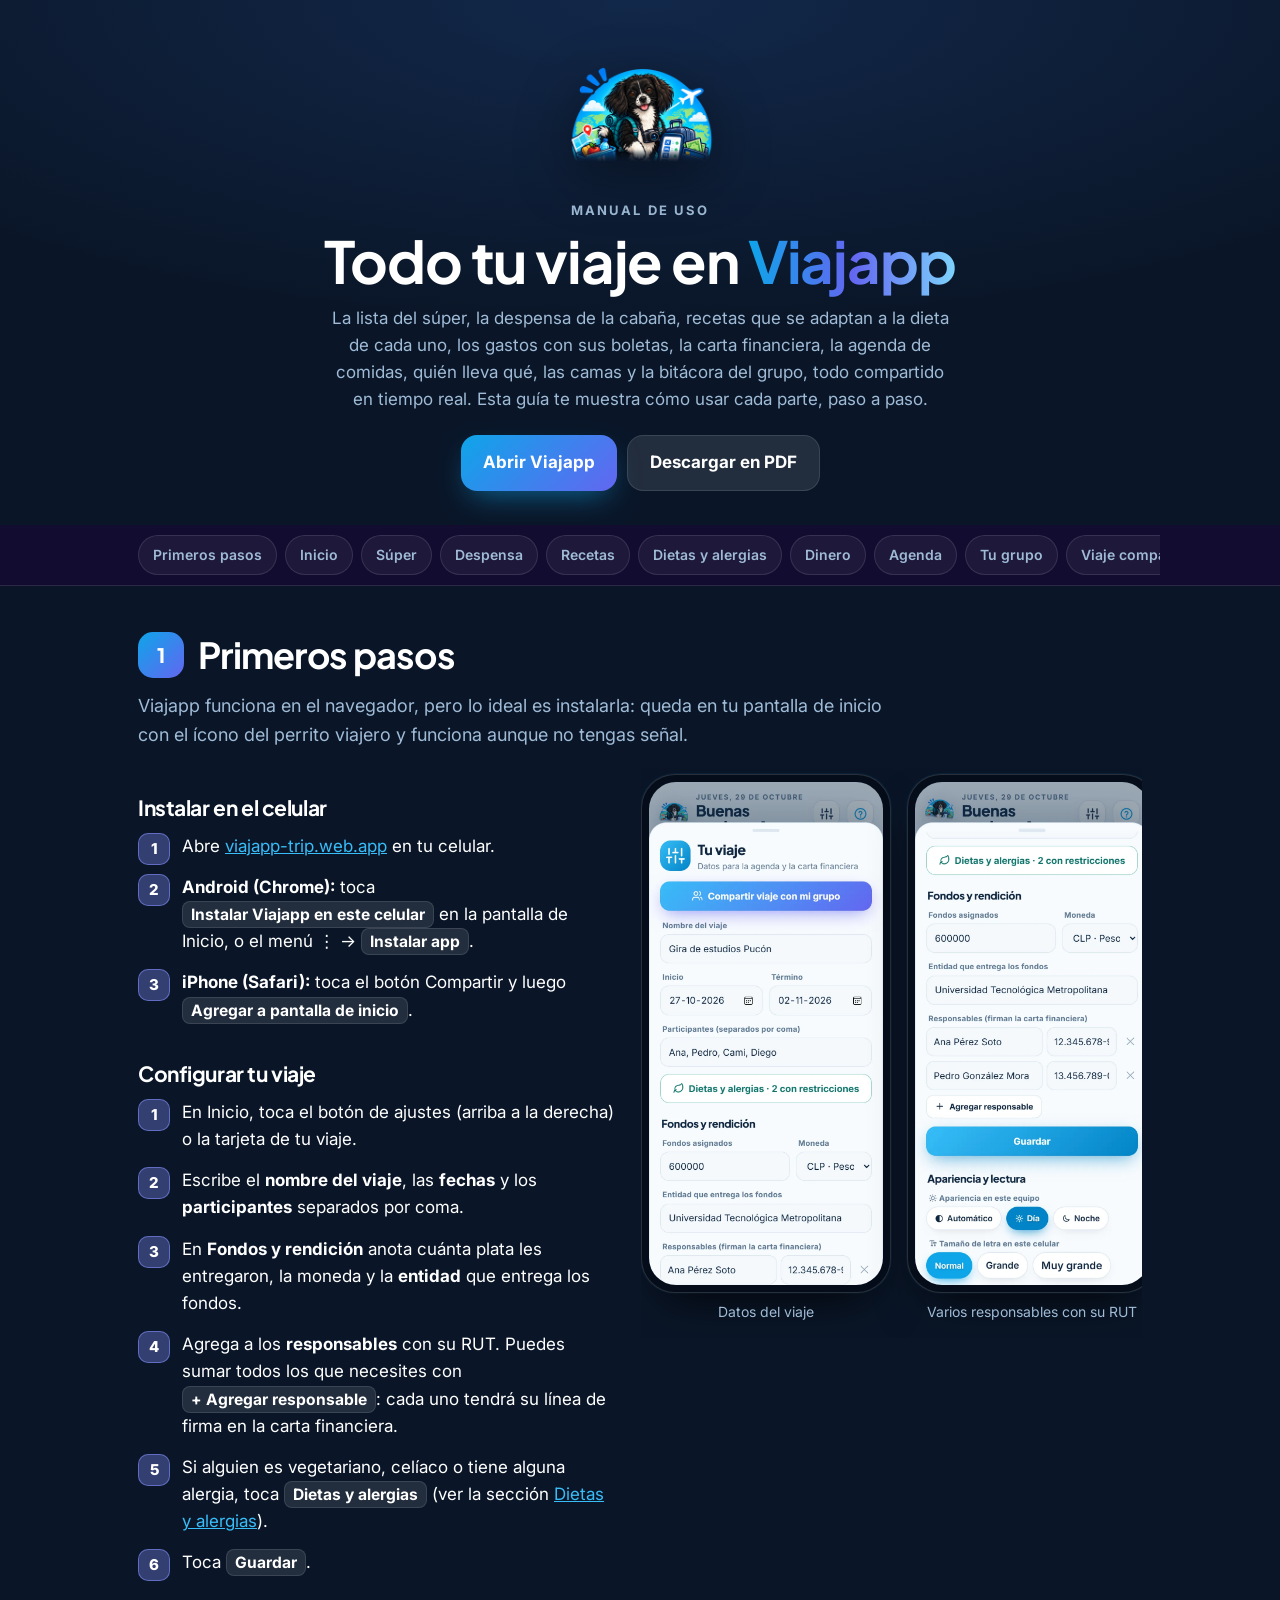
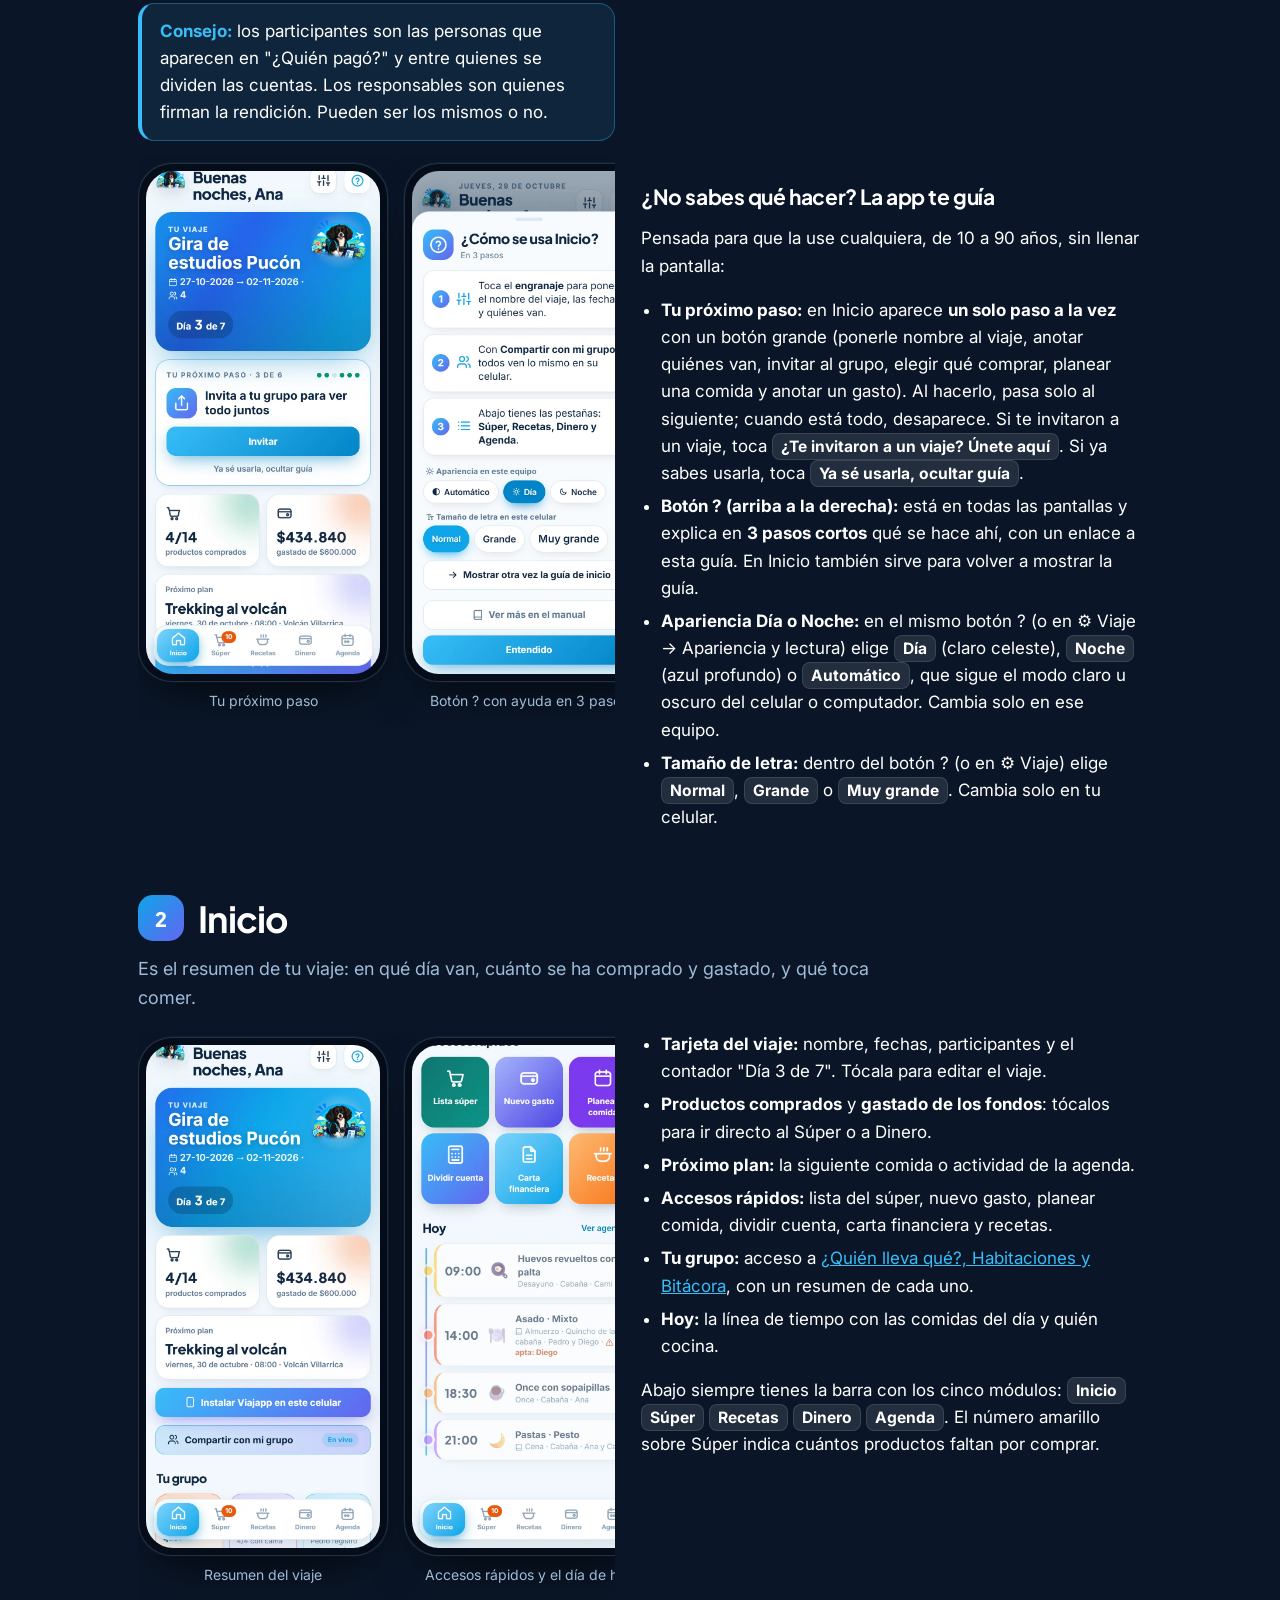
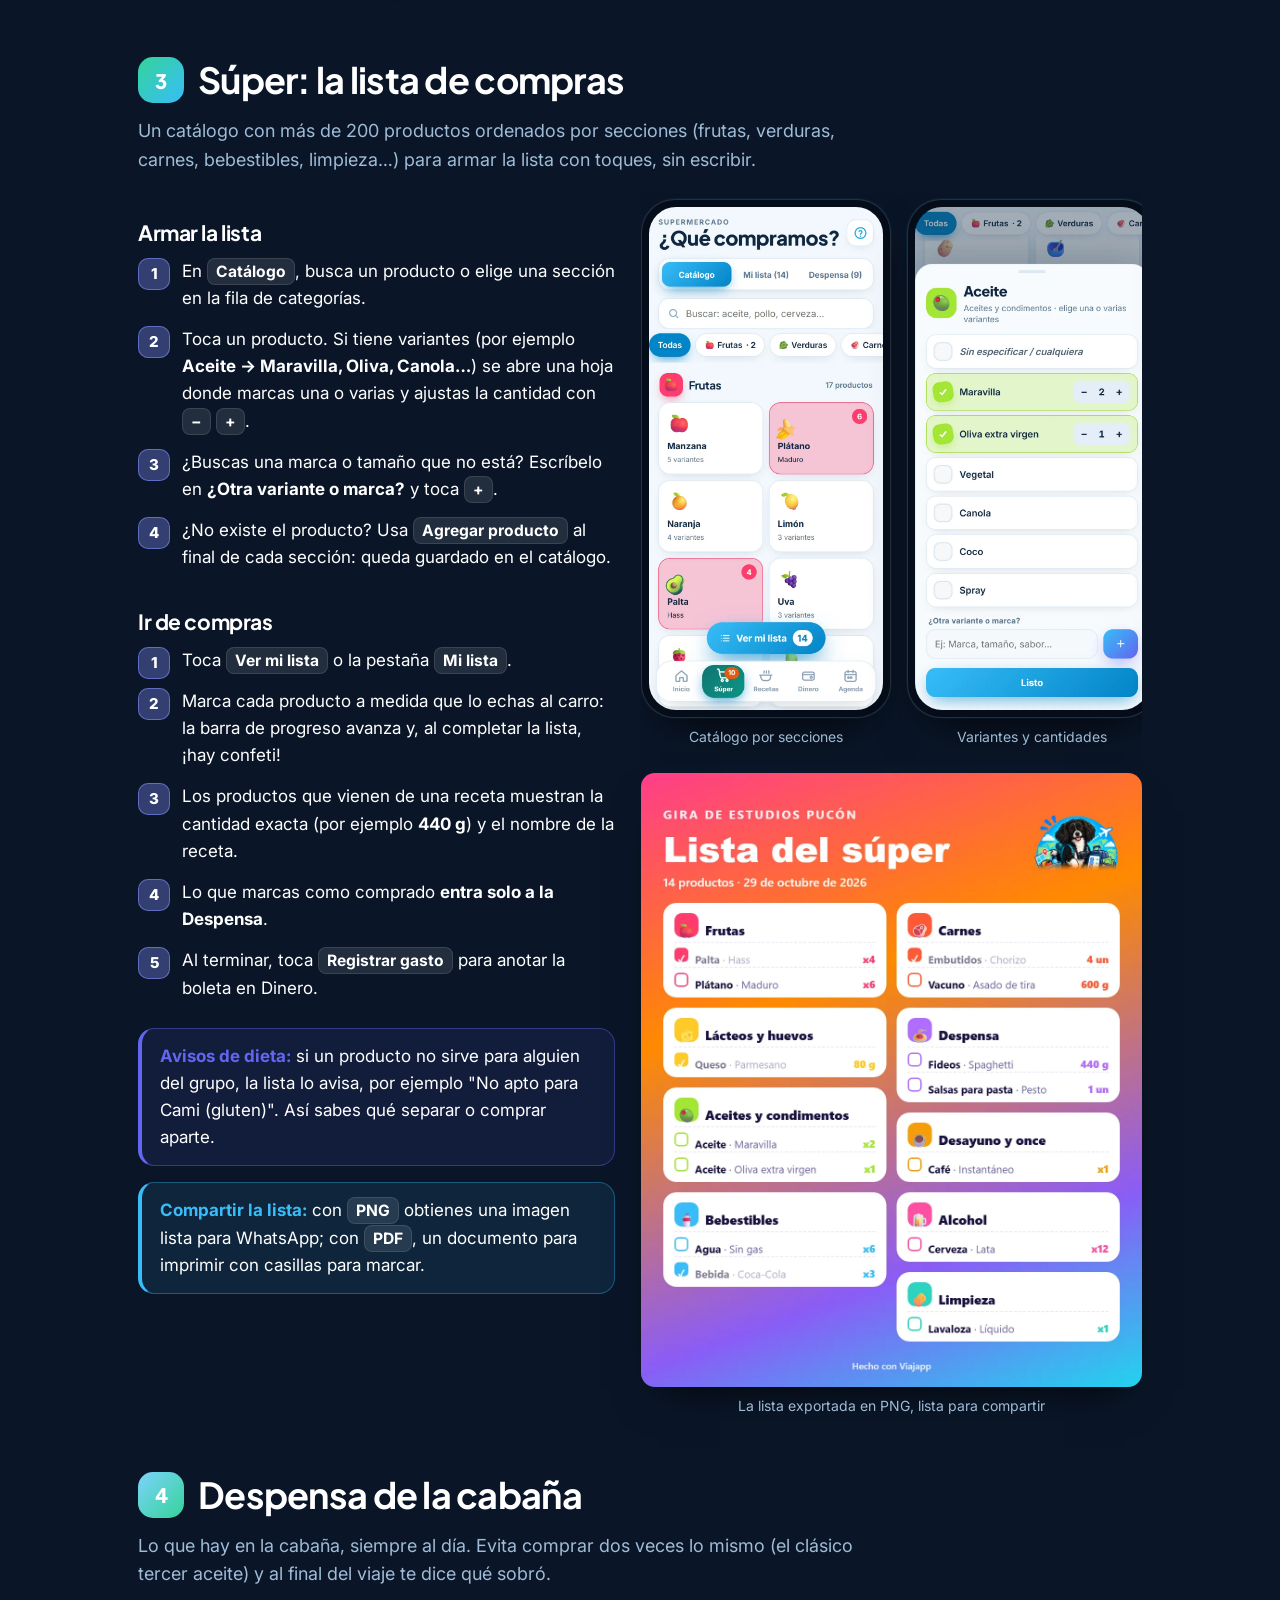
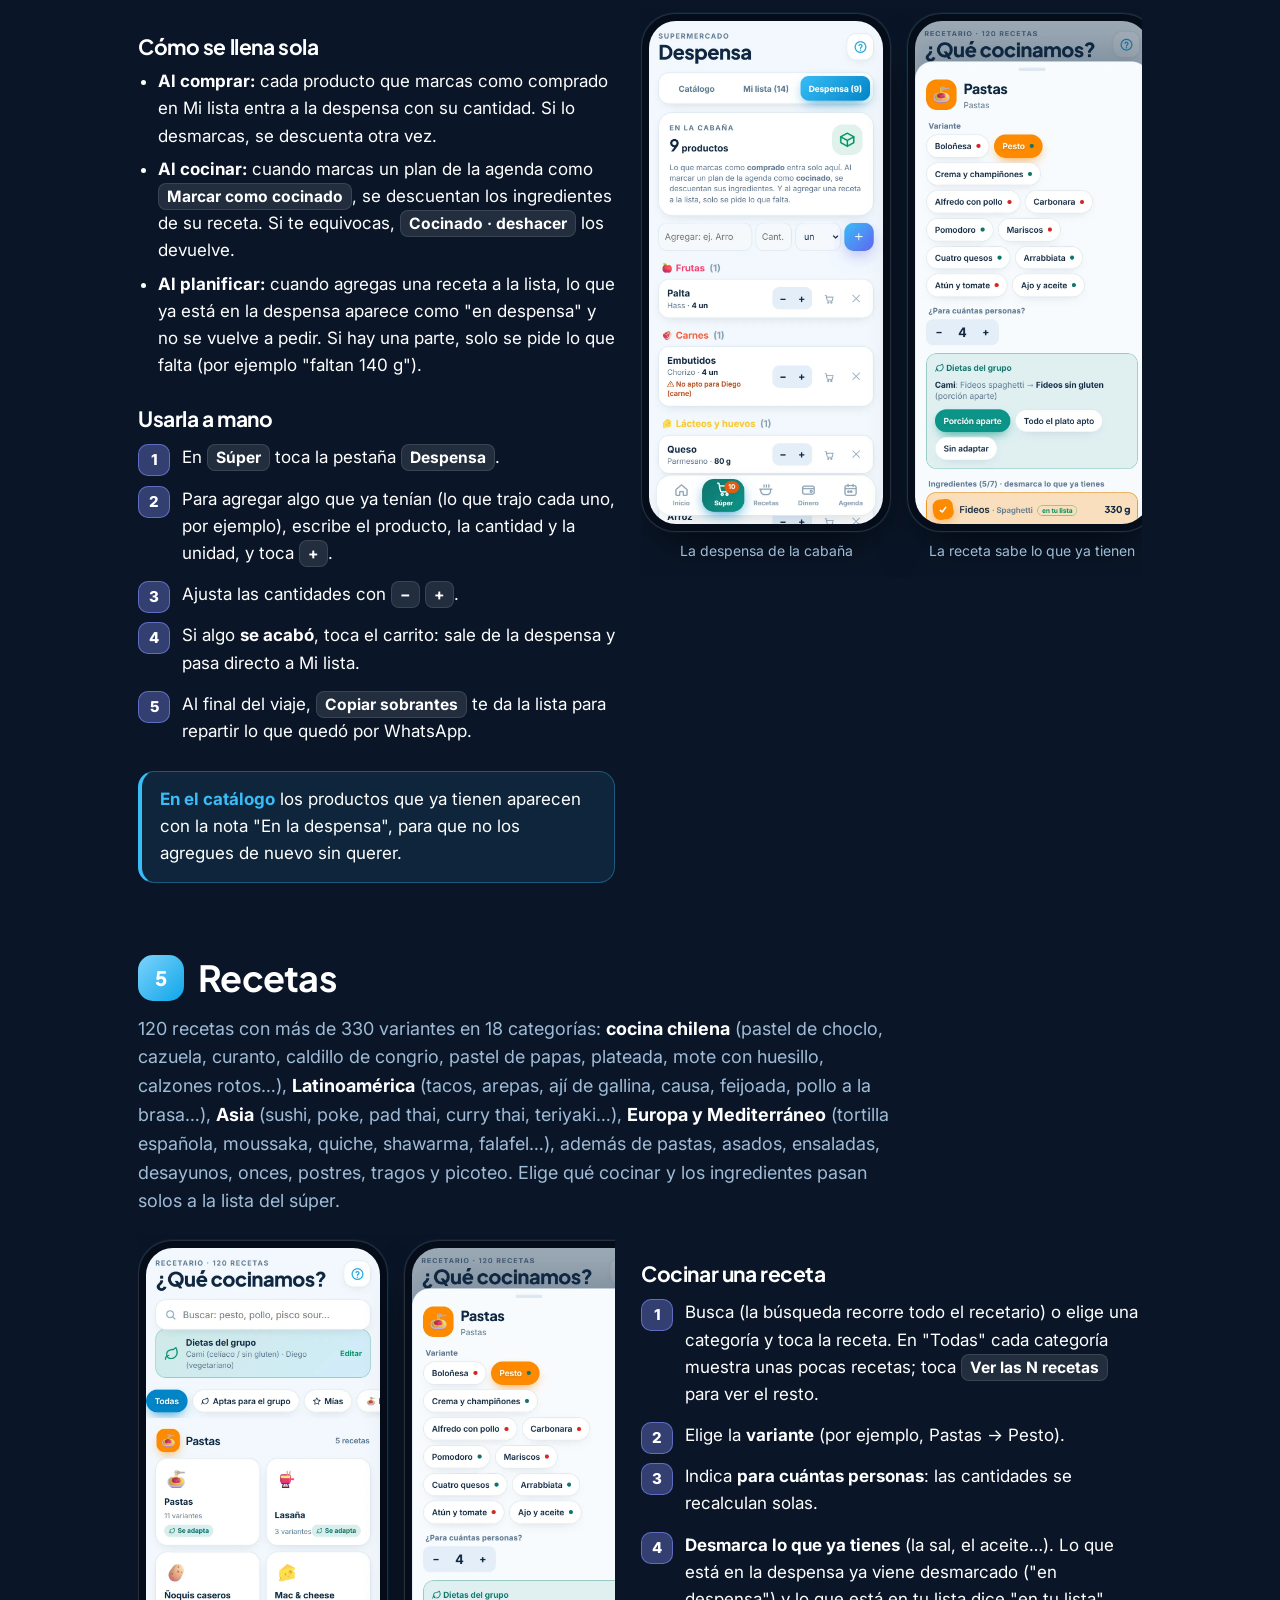
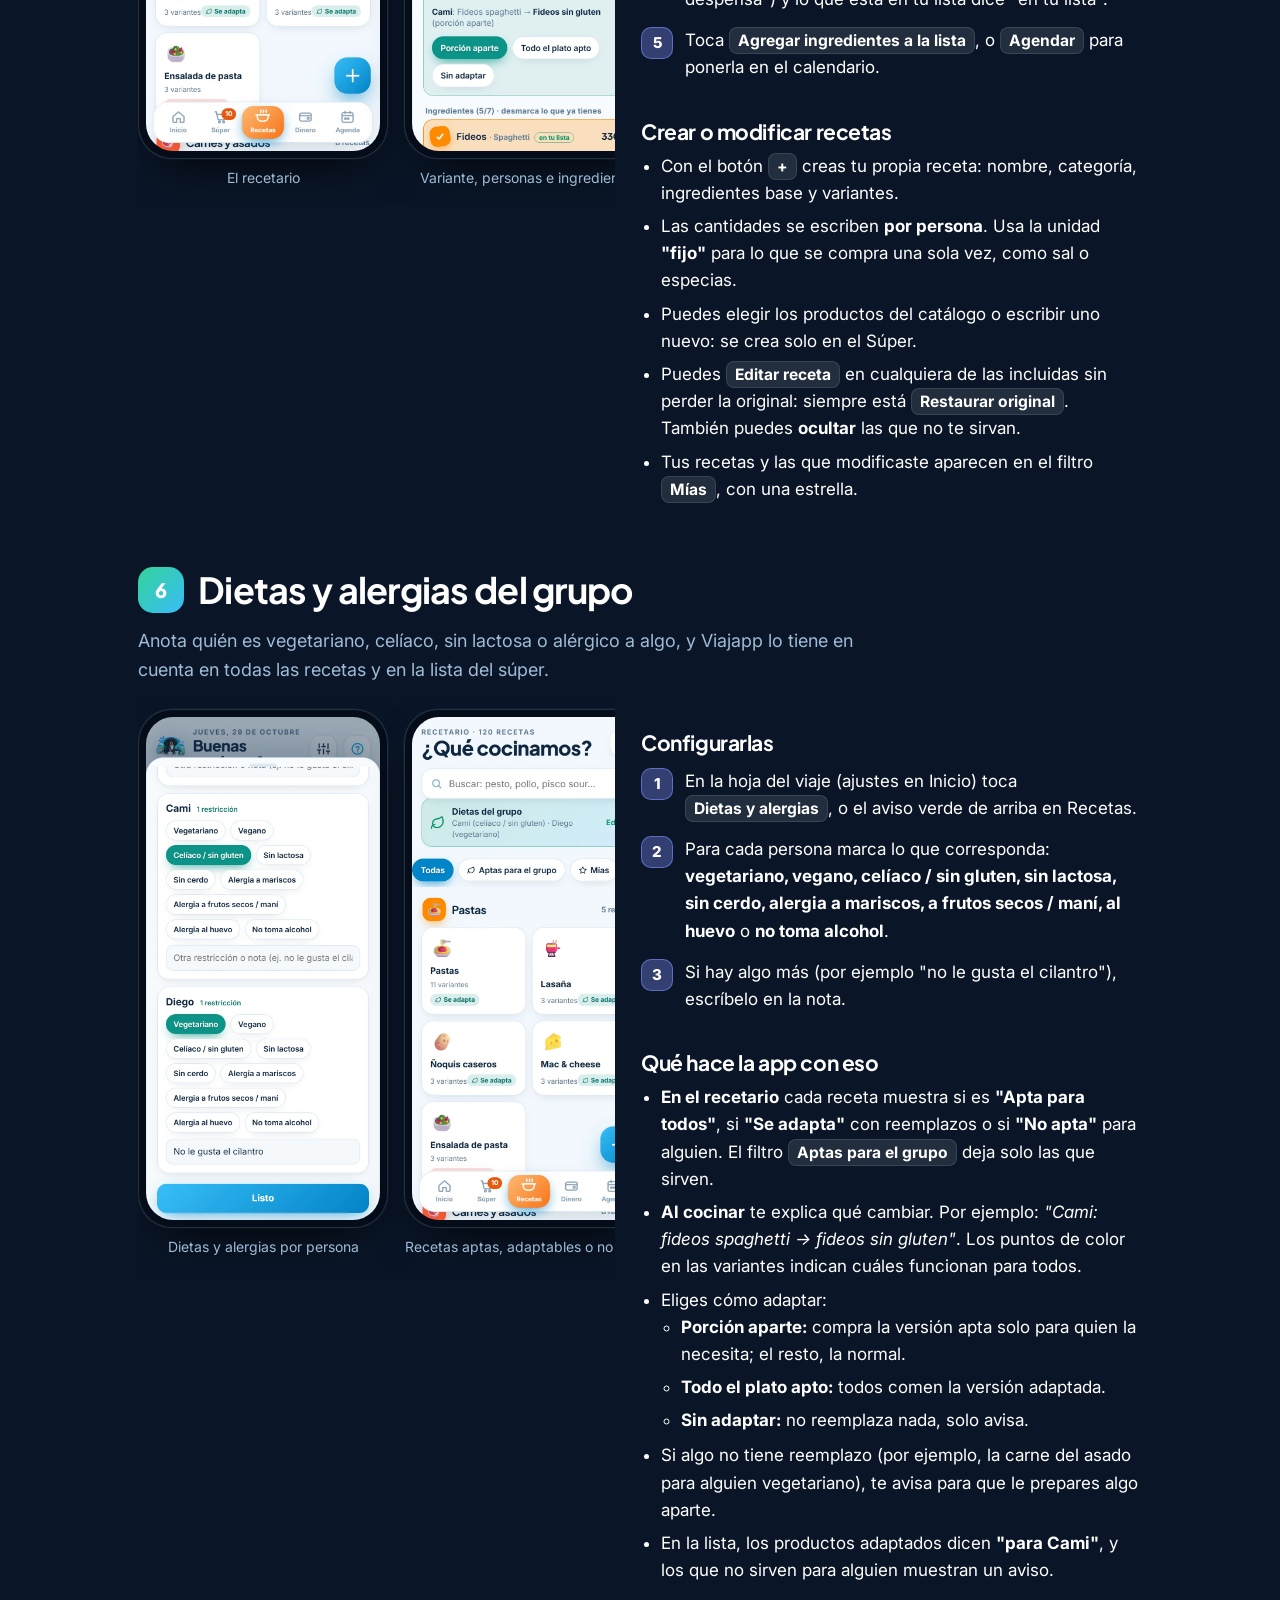
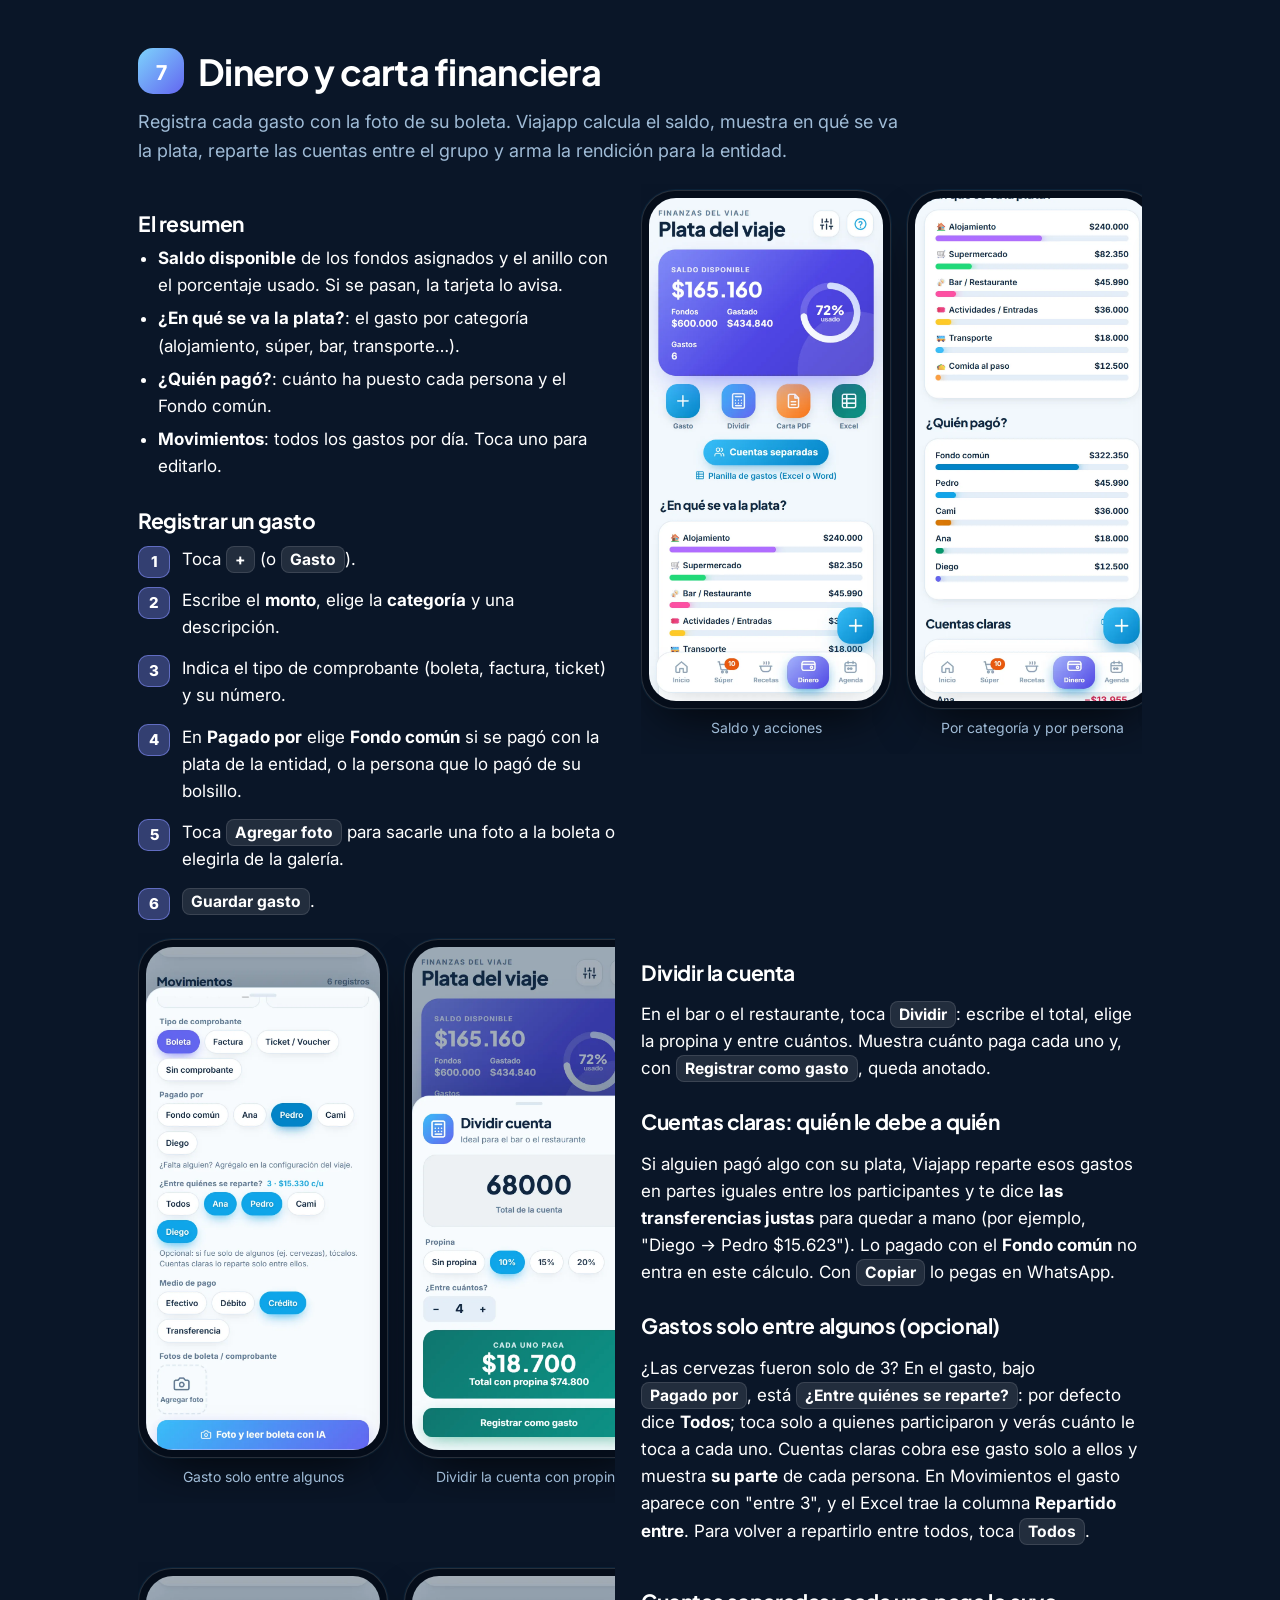
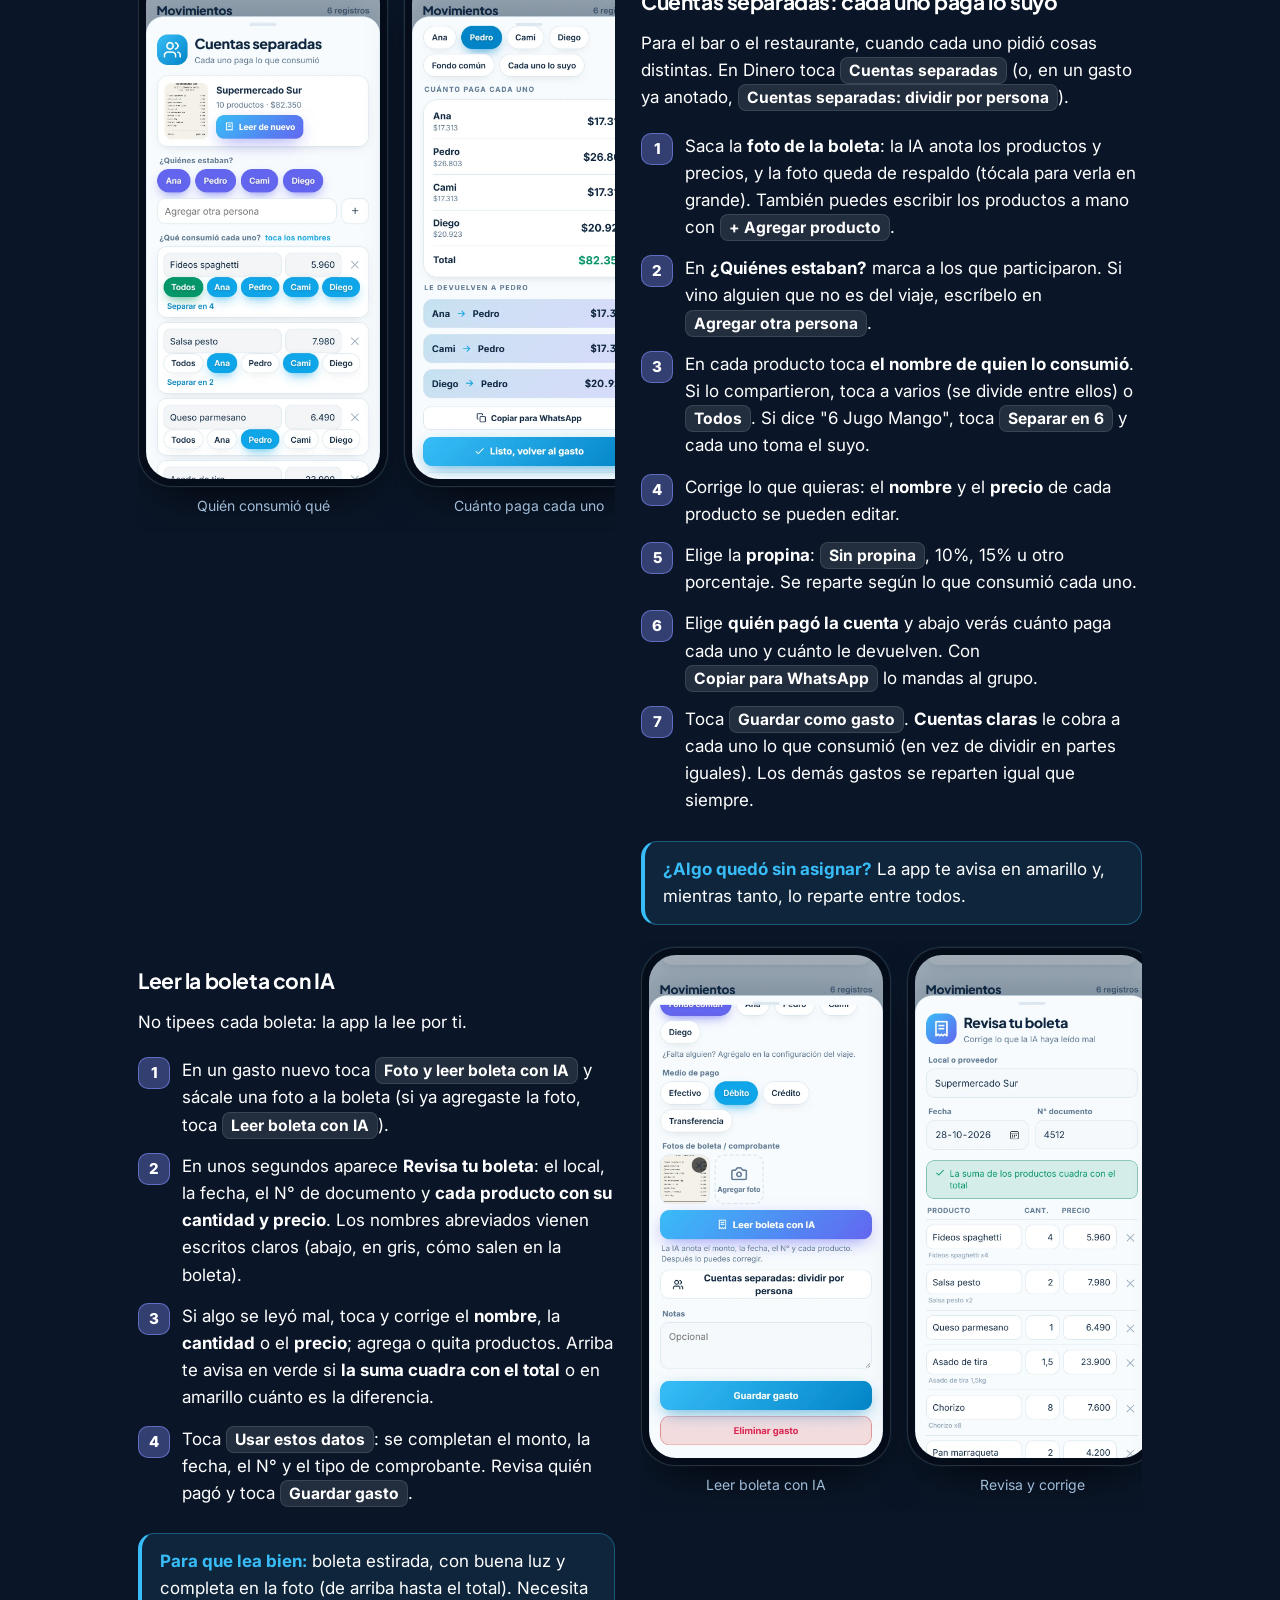
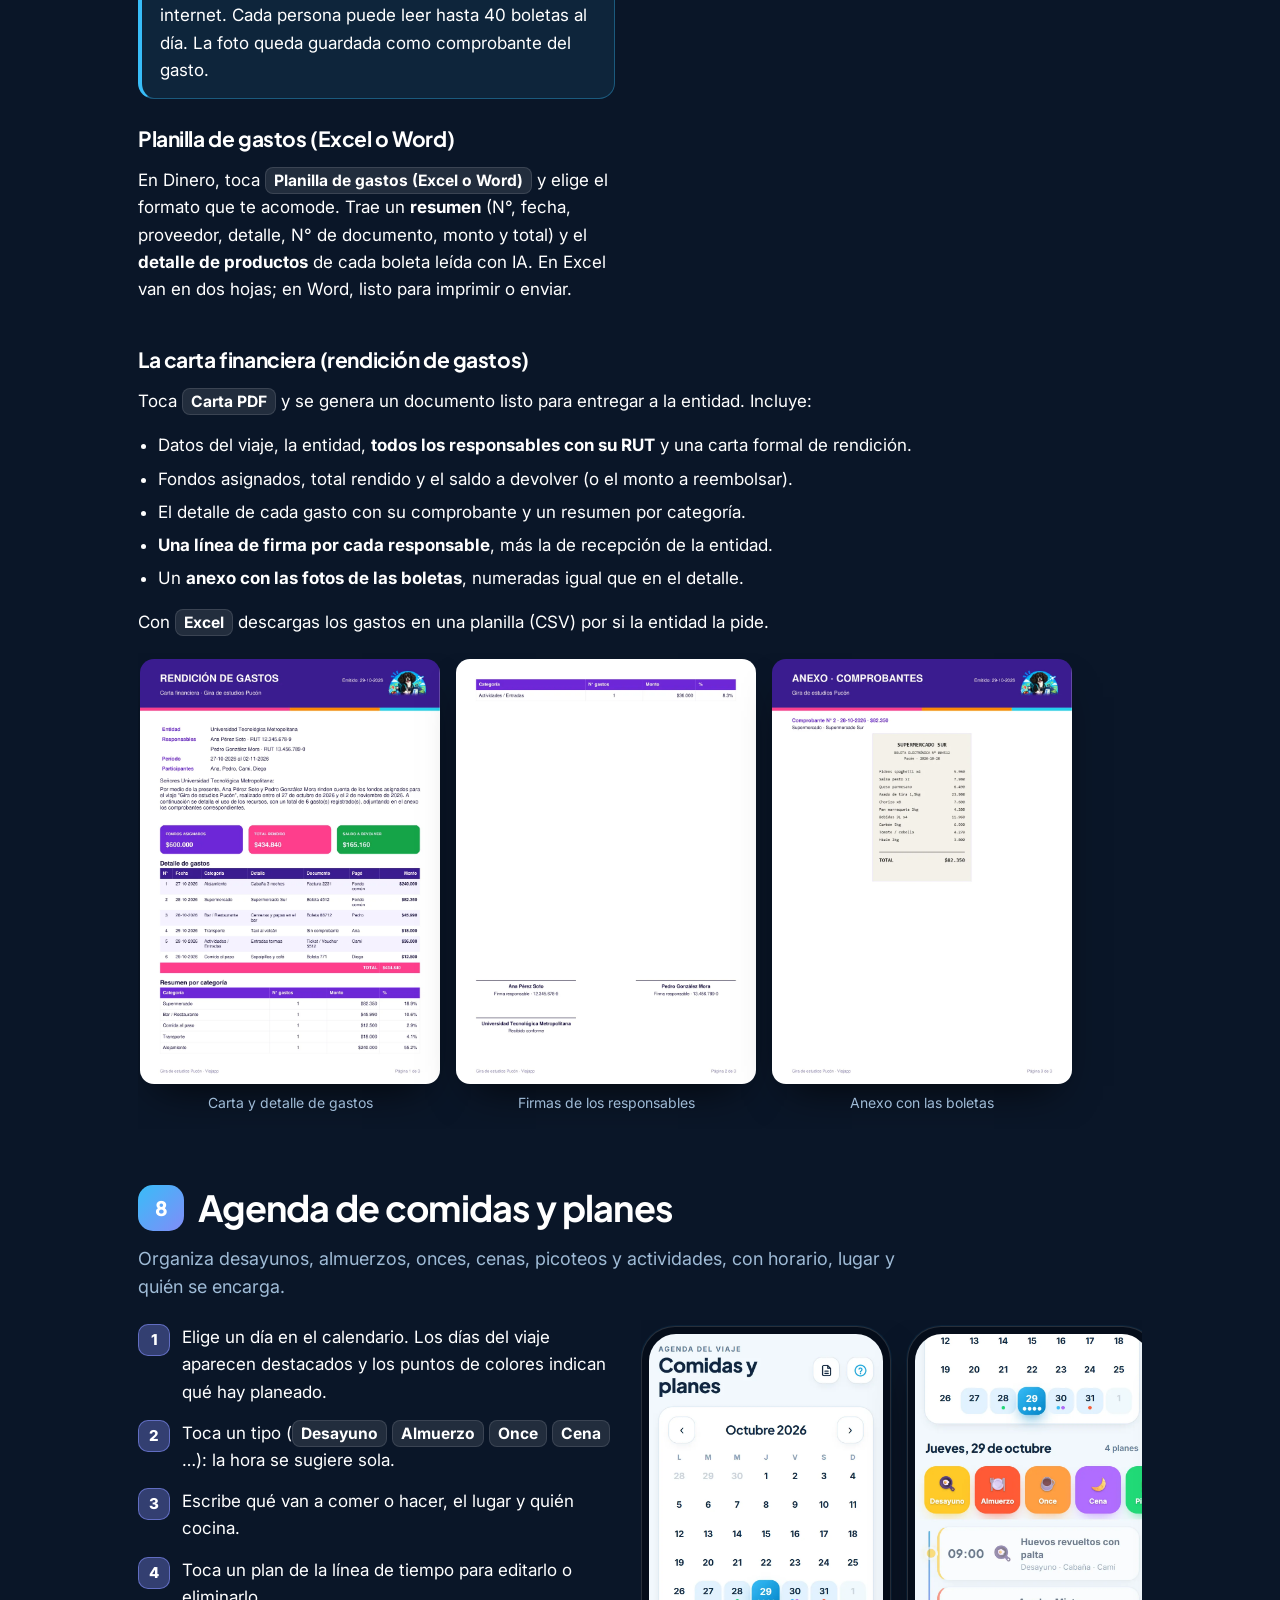
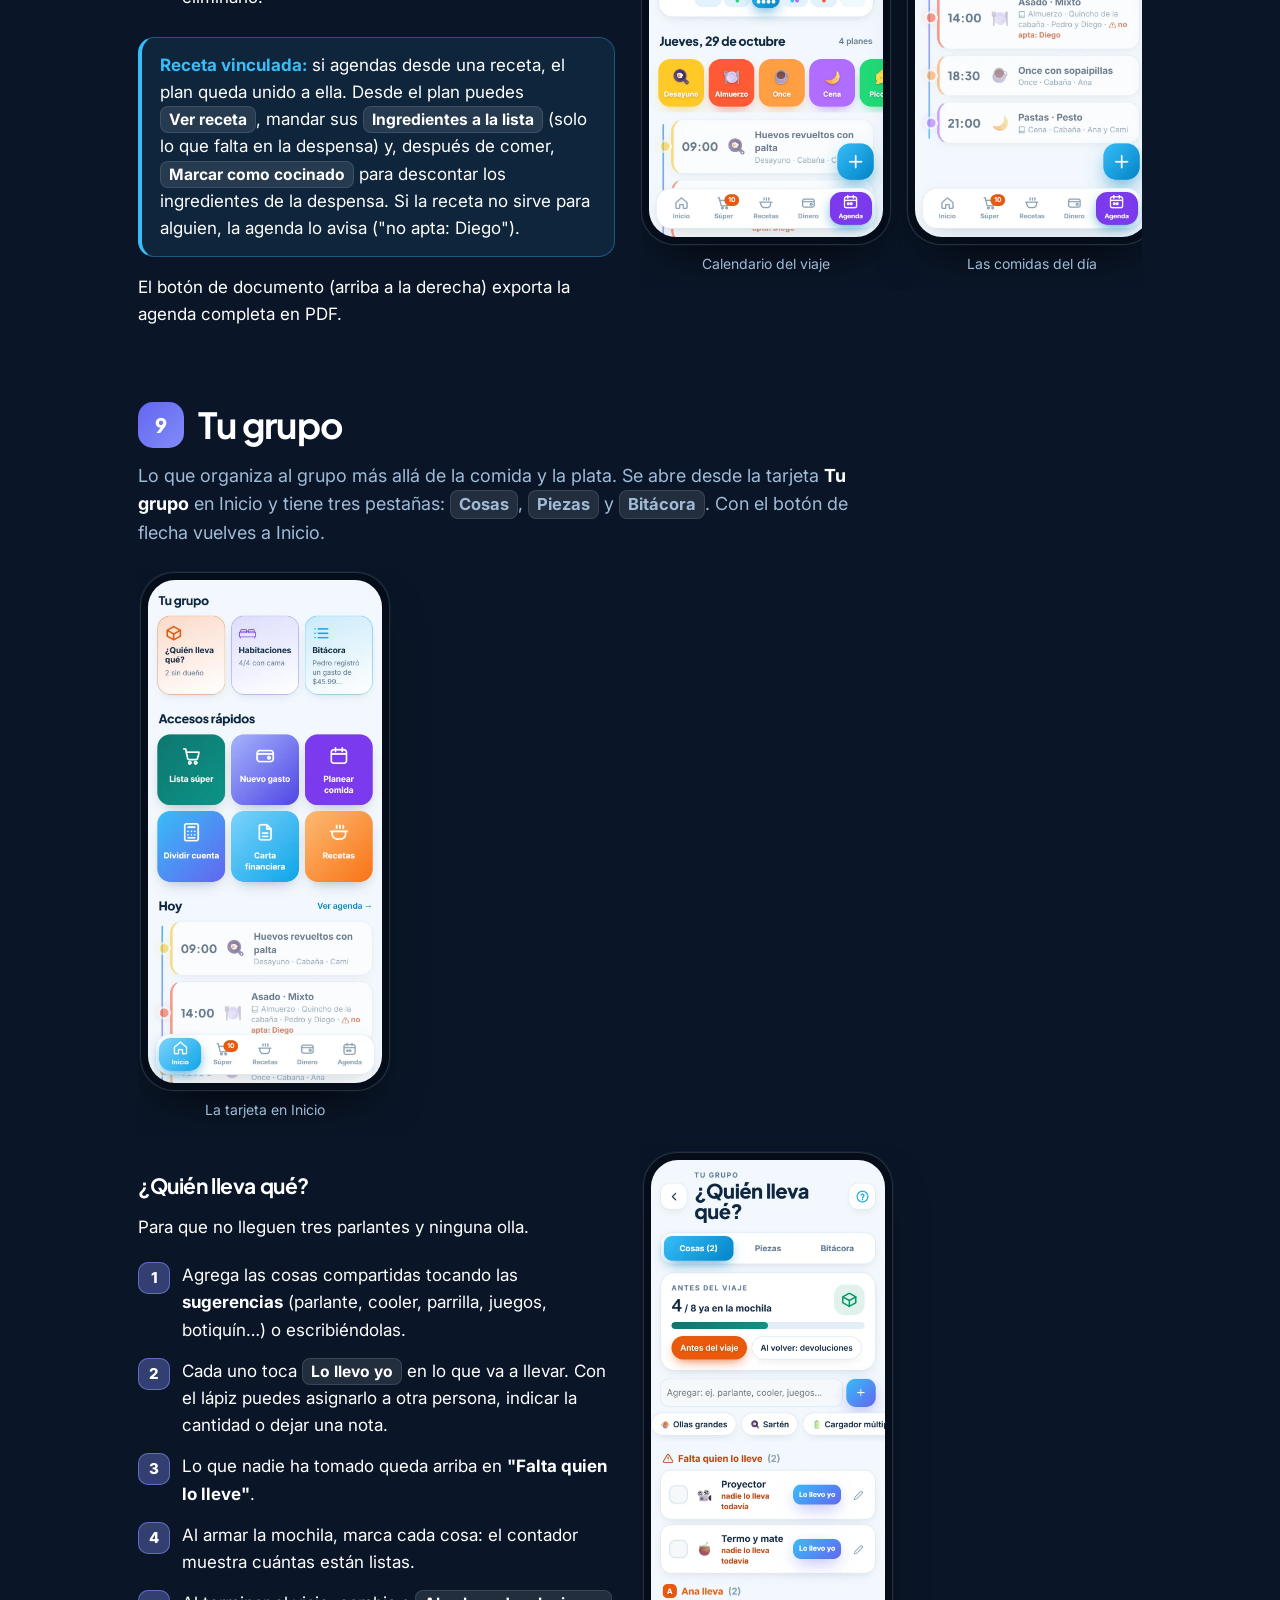
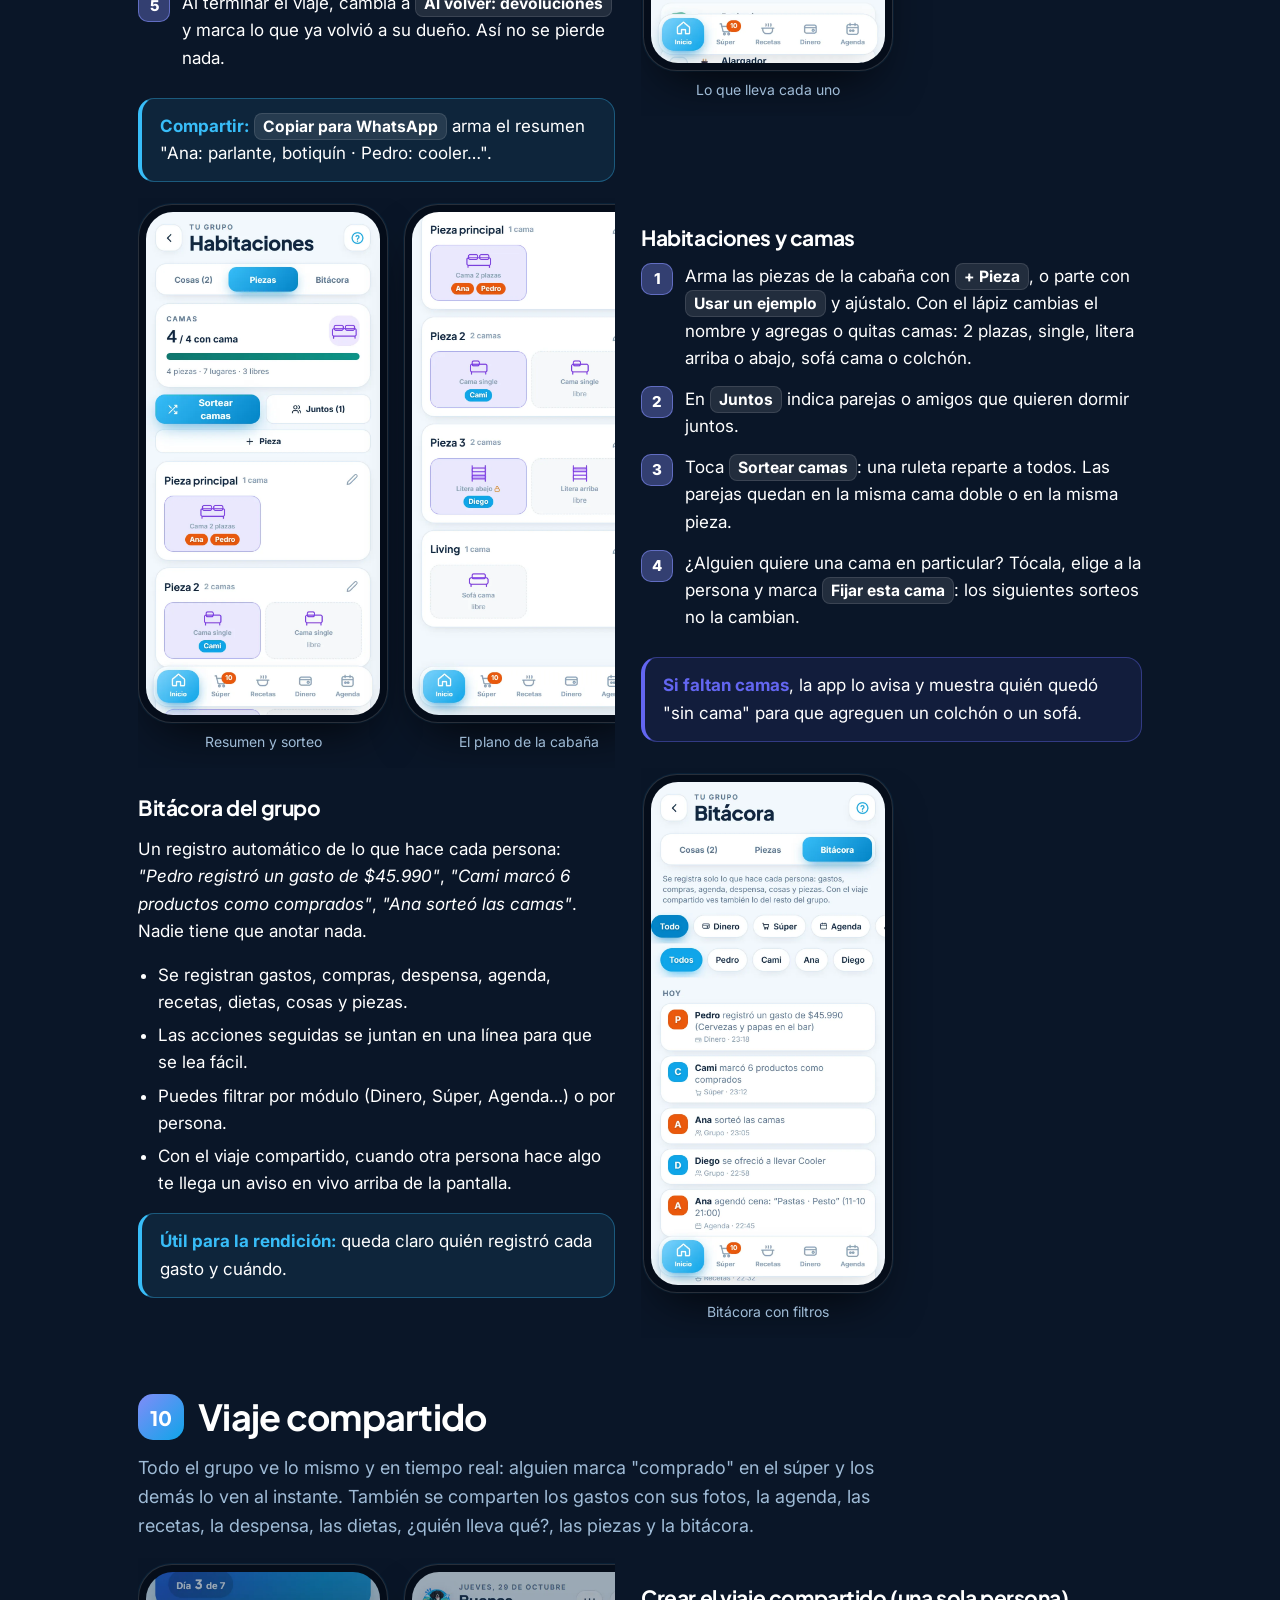
==== commit 4419aa2d: "Rediseño: temas Día (claro celeste) y Noche (azul profundo) a elección - Paleta celeste con un color" ====
--- a/manual/index.html
+++ b/manual/index.html
@@ -3,19 +3,19 @@
 <head>
   <meta charset="utf-8">
   <meta name="viewport" content="width=device-width, initial-scale=1, viewport-fit=cover">
-  <meta name="theme-color" content="#140c33">
+  <meta name="theme-color" content="#0a1628">
   <title>Manual de uso · Viajapp</title>
   <meta name="description" content="Guía paso a paso para usar Viajapp: lista del súper, recetas, gastos y carta financiera, agenda de comidas y viaje compartido.">
   <link rel="icon" type="image/png" href="../icons/favicon-64.png">
   <link rel="preconnect" href="https://fonts.googleapis.com">
   <link rel="preconnect" href="https://fonts.gstatic.com" crossorigin>
-  <link href="https://fonts.googleapis.com/css2?family=Bricolage+Grotesque:opsz,wght@12..96,700;12..96,800&family=Outfit:wght@400;500;600;700&display=swap" rel="stylesheet">
+  <link href="https://fonts.googleapis.com/css2?family=Plus+Jakarta+Sans:wght@700;800&family=Inter:wght@400;500;600;700&display=swap" rel="stylesheet">
   <style>
     :root {
-      --bg: #140c33; --bg2: #1f1250; --card: rgba(255,255,255,.06); --stroke: rgba(255,255,255,.12);
-      --text: #fff; --muted: #c3b9ef; --dim: #8f84c2;
-      --pink: #ff3d8b; --orange: #ff8a00; --yellow: #ffd23f; --lime: #3ef08a; --cyan: #22d3ee; --violet: #8b5cf6;
-      --display: 'Bricolage Grotesque', 'Outfit', system-ui, sans-serif; --font: 'Outfit', system-ui, -apple-system, 'Segoe UI', Roboto, sans-serif;
+      --bg: #0a1628; --bg2: #12284a; --card: rgba(255,255,255,.05); --stroke: rgba(255,255,255,.11);
+      --text: #fff; --muted: #9fbbd6; --dim: #6f8fb0;
+      --pink: #0ea5e9; --orange: #6366f1; --yellow: #7dd3fc; --lime: #34d399; --cyan: #38bdf8; --violet: #818cf8;
+      --display: 'Plus Jakarta Sans', 'Inter', system-ui, sans-serif; --font: 'Inter', system-ui, -apple-system, 'Segoe UI', Roboto, sans-serif;
       color-scheme: dark;
     }
     * { box-sizing: border-box; }
@@ -35,7 +35,7 @@
     .hero p { color: var(--muted); max-width: 620px; margin: 0 auto 22px; }
     .cta { display: flex; gap: 10px; justify-content: center; flex-wrap: wrap; }
     .btn { display: inline-flex; align-items: center; gap: 8px; padding: 13px 22px; border-radius: 16px; font-weight: 700; text-decoration: none; color: #fff; background: rgba(255,255,255,.1); border: 1px solid var(--stroke); }
-    .btn.primary { background: linear-gradient(135deg, var(--pink), var(--orange)); border: 0; box-shadow: 0 12px 30px -10px rgba(255,61,139,.8); }
+    .btn.primary { background: linear-gradient(135deg, var(--pink), var(--orange)); border: 0; box-shadow: 0 12px 30px -10px rgba(14,165,233,.6); }
 
     /* Índice */
     .toc { position: sticky; top: 0; z-index: 10; background: rgba(20,12,51,.88); backdrop-filter: blur(14px); -webkit-backdrop-filter: blur(14px); border-bottom: 1px solid var(--stroke); }
@@ -53,12 +53,12 @@
     h3 { font-size: 21px; margin: 28px 0 10px; }
     ol.steps { counter-reset: s; list-style: none; padding: 0; margin: 0 0 8px; }
     ol.steps li { counter-increment: s; position: relative; padding: 4px 0 10px 44px; }
-    ol.steps li::before { content: counter(s); position: absolute; left: 0; top: 4px; width: 30px; height: 30px; border-radius: 10px; display: grid; place-items: center; font-weight: 800; font-size: 15px; background: rgba(139,92,246,.35); border: 1px solid rgba(139,92,246,.6); }
+    ol.steps li::before { content: counter(s); position: absolute; left: 0; top: 4px; width: 30px; height: 30px; border-radius: 10px; display: grid; place-items: center; font-weight: 800; font-size: 15px; background: rgba(129,140,248,.35); border: 1px solid rgba(129,140,248,.6); }
     ul.dots { padding-left: 20px; margin: 0 0 8px; } ul.dots li { margin-bottom: 6px; }
     b, strong { color: #fff; }
     .ui { display: inline-block; padding: 0 8px; border-radius: 8px; background: rgba(255,255,255,.1); border: 1px solid var(--stroke); font-weight: 700; font-size: .92em; white-space: nowrap; }
-    .tip { margin: 16px 0; padding: 14px 16px 14px 18px; border-radius: 16px; background: rgba(34,211,238,.09); border: 1px solid rgba(34,211,238,.35); border-left: 4px solid var(--cyan); }
-    .tip.warn { background: rgba(255,138,0,.1); border-color: rgba(255,138,0,.4); border-left-color: var(--orange); }
+    .tip { margin: 16px 0; padding: 14px 16px 14px 18px; border-radius: 16px; background: rgba(56,189,248,.09); border: 1px solid rgba(56,189,248,.35); border-left: 4px solid var(--cyan); }
+    .tip.warn { background: rgba(99,102,241,.1); border-color: rgba(99,102,241,.4); border-left-color: var(--orange); }
     .tip b:first-child { color: var(--cyan); } .tip.warn b:first-child { color: var(--orange); }
 
     .split { display: grid; gap: 26px; align-items: start; }
@@ -68,7 +68,7 @@
     .shots { display: grid; grid-auto-flow: column; grid-auto-columns: min(250px, 72%); gap: 16px; overflow-x: auto; padding: 6px 2px 16px; scroll-snap-type: x mandatory; scrollbar-width: thin; }
     .shots.wide { grid-auto-columns: min(300px, 82%); }
     figure { margin: 0; scroll-snap-align: start; }
-    .phone { display: block; border-radius: 34px; padding: 7px; background: #07041a; border: 1px solid rgba(255,255,255,.14); box-shadow: 0 24px 50px -20px rgba(0,0,0,.8), 0 0 0 1px rgba(255,61,139,.08); }
+    .phone { display: block; border-radius: 34px; padding: 7px; background: #050d1a; border: 1px solid rgba(255,255,255,.14); box-shadow: 0 24px 50px -20px rgba(0,0,0,.8), 0 0 0 1px rgba(14,165,233,.08); }
     .phone img { border-radius: 27px; aspect-ratio: 400 / 860; width: 100%; height: auto; background: var(--bg2); }
     .doc img { border-radius: 14px; box-shadow: 0 20px 40px -18px rgba(0,0,0,.8); background: #fff; }
     figcaption { font-size: 14px; color: var(--muted); text-align: center; margin-top: 10px; line-height: 1.35; }
@@ -87,7 +87,7 @@
       :root { color-scheme: light; }
       body { background: #fff; color: #1b1040; font-size: 11.5pt; }
       .toc, .cta, .no-print { display: none !important; }
-      .hero { padding-top: 10mm; } .hero h1 span { color: #ff3d8b; -webkit-text-fill-color: #ff3d8b; }
+      .hero { padding-top: 10mm; } .hero h1 span { color: #0284c7; -webkit-text-fill-color: #0284c7; }
       .hero p, .lead, figcaption, .faq details p { color: #4b4170; }
       b, strong { color: #1b1040; }
       .ui { background: #f1edff; border-color: #d9d0ff; }
@@ -173,6 +173,7 @@
         <ul class="dots">
           <li><b>Tu próximo paso:</b> en Inicio aparece <b>un solo paso a la vez</b> con un botón grande (ponerle nombre al viaje, anotar quiénes van, invitar al grupo, elegir qué comprar, planear una comida y anotar un gasto). Al hacerlo, pasa solo al siguiente; cuando está todo, desaparece. Si te invitaron a un viaje, toca <span class="ui">¿Te invitaron a un viaje? Únete aquí</span>. Si ya sabes usarla, toca <span class="ui">Ya sé usarla, ocultar guía</span>.</li>
           <li><b>Botón ? (arriba a la derecha):</b> está en todas las pantallas y explica en <b>3 pasos cortos</b> qué se hace ahí, con un enlace a esta guía. En Inicio también sirve para volver a mostrar la guía.</li>
+          <li><b>Apariencia Día o Noche:</b> en el mismo botón ? (o en ⚙️ Viaje → Apariencia y lectura) elige <span class="ui">Día</span> (claro celeste), <span class="ui">Noche</span> (azul profundo) o <span class="ui">Automático</span>, que sigue el modo claro u oscuro del celular o computador. Cambia solo en ese equipo.</li>
           <li><b>Tamaño de letra:</b> dentro del botón ? (o en ⚙️ Viaje) elige <span class="ui">Normal</span>, <span class="ui">Grande</span> o <span class="ui">Muy grande</span>. Cambia solo en tu celular.</li>
         </ul>
       </div>
@@ -180,13 +181,14 @@
         <figure><span class="phone"><img loading="lazy" src="img/33-guia-inicio.webp" alt="Tarjeta Tu próximo paso en Inicio"></span><figcaption>Tu próximo paso</figcaption></figure>
         <figure><span class="phone"><img loading="lazy" src="img/34-ayuda.webp" alt="Ayuda de Inicio en 3 pasos con tamaño de letra"></span><figcaption>Botón ? con ayuda en 3 pasos</figcaption></figure>
         <figure><span class="phone"><img loading="lazy" src="img/35-letra-grande.webp" alt="Inicio con letra muy grande"></span><figcaption>Letra muy grande</figcaption></figure>
+        <figure><span class="phone"><img loading="lazy" src="img/44-tema-noche.webp" alt="Inicio con el tema Noche, azul profundo"></span><figcaption>Tema Noche</figcaption></figure>
       </div>
     </div>
   </section>
 
   <!-- 2. Inicio -->
   <section id="inicio">
-    <div class="sec-head"><span class="sec-num" style="--c:linear-gradient(135deg,#ff3d8b,#ff8a00)">2</span><h2>Inicio</h2></div>
+    <div class="sec-head"><span class="sec-num" style="--c:linear-gradient(135deg,#0ea5e9,#6366f1)">2</span><h2>Inicio</h2></div>
     <p class="lead">Es el resumen de tu viaje: en qué día van, cuánto se ha comprado y gastado, y qué toca comer.</p>
     <div class="split rev">
       <div>
@@ -209,7 +211,7 @@
 
   <!-- 3. Súper -->
   <section id="super">
-    <div class="sec-head"><span class="sec-num" style="--c:linear-gradient(135deg,#3ef08a,#22d3ee)">3</span><h2>Súper: la lista de compras</h2></div>
+    <div class="sec-head"><span class="sec-num" style="--c:linear-gradient(135deg,#34d399,#38bdf8)">3</span><h2>Súper: la lista de compras</h2></div>
     <p class="lead">Un catálogo con más de 200 productos ordenados por secciones (frutas, verduras, carnes, bebestibles, limpieza…) para armar la lista con toques, sin escribir.</p>
     <div class="split">
       <div>
@@ -244,7 +246,7 @@
 
   <!-- 4. Despensa -->
   <section id="despensa">
-    <div class="sec-head"><span class="sec-num" style="--c:linear-gradient(135deg,#ffd23f,#3ef08a)">4</span><h2>Despensa de la cabaña</h2></div>
+    <div class="sec-head"><span class="sec-num" style="--c:linear-gradient(135deg,#7dd3fc,#34d399)">4</span><h2>Despensa de la cabaña</h2></div>
     <p class="lead">Lo que hay en la cabaña, siempre al día. Evita comprar dos veces lo mismo (el clásico tercer aceite) y al final del viaje te dice qué sobró.</p>
     <div class="split">
       <div>
@@ -273,7 +275,7 @@
 
   <!-- 5. Recetas -->
   <section id="recetas">
-    <div class="sec-head"><span class="sec-num" style="--c:linear-gradient(135deg,#ffd23f,#ff3d8b)">5</span><h2>Recetas</h2></div>
+    <div class="sec-head"><span class="sec-num" style="--c:linear-gradient(135deg,#7dd3fc,#0ea5e9)">5</span><h2>Recetas</h2></div>
     <p class="lead">120 recetas con más de 330 variantes en 18 categorías:
       <b>cocina chilena</b> (pastel de choclo, cazuela, curanto, caldillo de congrio, pastel de papas, plateada, mote con huesillo, calzones rotos…),
       <b>Latinoamérica</b> (tacos, arepas, ají de gallina, causa, feijoada, pollo a la brasa…),
@@ -309,7 +311,7 @@
 
   <!-- 6. Dietas -->
   <section id="dietas">
-    <div class="sec-head"><span class="sec-num" style="--c:linear-gradient(135deg,#3ef08a,#22d3ee)">6</span><h2>Dietas y alergias del grupo</h2></div>
+    <div class="sec-head"><span class="sec-num" style="--c:linear-gradient(135deg,#34d399,#38bdf8)">6</span><h2>Dietas y alergias del grupo</h2></div>
     <p class="lead">Anota quién es vegetariano, celíaco, sin lactosa o alérgico a algo, y Viajapp lo tiene en cuenta en todas las recetas y en la lista del súper.</p>
     <div class="split rev">
       <div>
@@ -345,7 +347,7 @@
 
   <!-- 7. Dinero -->
   <section id="dinero">
-    <div class="sec-head"><span class="sec-num" style="--c:linear-gradient(135deg,#ffd23f,#ff8a00)">7</span><h2>Dinero y carta financiera</h2></div>
+    <div class="sec-head"><span class="sec-num" style="--c:linear-gradient(135deg,#7dd3fc,#6366f1)">7</span><h2>Dinero y carta financiera</h2></div>
     <p class="lead">Registra cada gasto con la foto de su boleta. Viajapp calcula el saldo, muestra en qué se va la plata, reparte las cuentas entre el grupo y arma la rendición para la entidad.</p>
     <div class="split">
       <div>
@@ -452,7 +454,7 @@
 
   <!-- 6. Agenda -->
   <section id="agenda">
-    <div class="sec-head"><span class="sec-num" style="--c:linear-gradient(135deg,#22d3ee,#8b5cf6)">8</span><h2>Agenda de comidas y planes</h2></div>
+    <div class="sec-head"><span class="sec-num" style="--c:linear-gradient(135deg,#38bdf8,#818cf8)">8</span><h2>Agenda de comidas y planes</h2></div>
     <p class="lead">Organiza desayunos, almuerzos, onces, cenas, picoteos y actividades, con horario, lugar y quién se encarga.</p>
     <div class="split">
       <div>
@@ -475,7 +477,7 @@
 
   <!-- Tu grupo -->
   <section id="grupo">
-    <div class="sec-head"><span class="sec-num" style="--c:linear-gradient(135deg,#ff8a00,#8b5cf6)">9</span><h2>Tu grupo</h2></div>
+    <div class="sec-head"><span class="sec-num" style="--c:linear-gradient(135deg,#6366f1,#818cf8)">9</span><h2>Tu grupo</h2></div>
     <p class="lead">Lo que organiza al grupo más allá de la comida y la plata. Se abre desde la tarjeta <b>Tu grupo</b> en Inicio y tiene tres pestañas: <span class="ui">Cosas</span>, <span class="ui">Piezas</span> y <span class="ui">Bitácora</span>. Con el botón de flecha vuelves a Inicio.</p>
     <div class="shots" style="margin-bottom:10px">
       <figure><span class="phone"><img loading="lazy" src="img/26-grupo-inicio.webp" alt="Tarjeta Tu grupo en Inicio"></span><figcaption>La tarjeta en Inicio</figcaption></figure>
@@ -537,7 +539,7 @@
 
   <!-- 7. Viaje compartido -->
   <section id="compartido">
-    <div class="sec-head"><span class="sec-num" style="--c:linear-gradient(135deg,#8b5cf6,#ff3d8b)">10</span><h2>Viaje compartido</h2></div>
+    <div class="sec-head"><span class="sec-num" style="--c:linear-gradient(135deg,#818cf8,#0ea5e9)">10</span><h2>Viaje compartido</h2></div>
     <p class="lead">Todo el grupo ve lo mismo y en tiempo real: alguien marca "comprado" en el súper y los demás lo ven al instante. También se comparten los gastos con sus fotos, la agenda, las recetas, la despensa, las dietas, ¿quién lleva qué?, las piezas y la bitácora.</p>
     <div class="split rev">
       <div>
@@ -567,7 +569,7 @@
 
   <!-- 8. Tus datos -->
   <section id="datos">
-    <div class="sec-head"><span class="sec-num" style="--c:linear-gradient(135deg,#3ef08a,#8b5cf6)">11</span><h2>Tus datos</h2></div>
+    <div class="sec-head"><span class="sec-num" style="--c:linear-gradient(135deg,#34d399,#818cf8)">11</span><h2>Tus datos</h2></div>
     <p class="lead">Si no usas el viaje compartido, todo se guarda solo en tu celular. En la hoja del viaje (botón de ajustes en Inicio) tienes:</p>
     <ul class="dots">
       <li><span class="ui">Respaldo</span>: descarga un archivo con todo (lista, gastos con fotos, agenda y recetas) para guardarlo o pasarlo a otro celular.</li>
@@ -596,6 +598,8 @@
     <details><summary>¿Qué diferencia hay entre "Dividir", "entre algunos" y "Cuentas separadas"?</summary><p><b>Dividir</b> calcula una cuenta en partes iguales con propina. <b>Entre algunos</b> reparte un gasto en partes iguales solo entre quienes participaron. <b>Cuentas separadas</b> cobra a cada uno exactamente lo que consumió, producto por producto, más su parte de la propina.</p></details>
     <details><summary>La IA leyó mal un precio de la boleta</summary><p>Pasa a veces con boletas arrugadas o borrosas. En "Revisa tu boleta" toca el precio y corrígelo; el aviso de arriba te dice si ya cuadra con el total. Si la foto salió muy mal, vuelve a sacarla con más luz y la boleta estirada.</p></details>
     <details><summary>¿Leer boletas cuesta plata?</summary><p>No. Usa un servicio de IA gratuito con un límite diario (40 boletas por persona al día). Si un día se acaba, puedes anotar el gasto a mano como siempre.</p></details>
+    <details><summary>¿Cómo cambio entre tema claro y oscuro?</summary><p>Toca el botón <b>?</b> (arriba a la derecha) y en "Apariencia" elige Día, Noche o Automático. Automático usa el mismo modo que tu celular o computador.</p></details>
+    <details><summary>En el computador las animaciones se ven con tirones</summary><p>Revisa que el navegador tenga activada la <b>aceleración por hardware</b>. En Chrome: escribe <code>chrome://settings/system</code>, activa "Usar aceleración de gráficos cuando esté disponible" y reinicia Chrome.</p></details>
     <details><summary>Las letras se ven muy chicas</summary><p>Toca el botón <b>?</b> arriba a la derecha y elige "Grande" o "Muy grande" en Tamaño de letra. Se guarda en tu celular.</p></details>
     <details><summary>Oculté la guía de inicio y la quiero de vuelta</summary><p>En Inicio toca el botón <b>?</b> y luego "Mostrar otra vez la guía de inicio".</p></details>
     <details><summary>En iPhone no veo el botón "Instalar"</summary><p>En iPhone se instala desde Safari: botón Compartir → "Agregar a pantalla de inicio".</p></details>
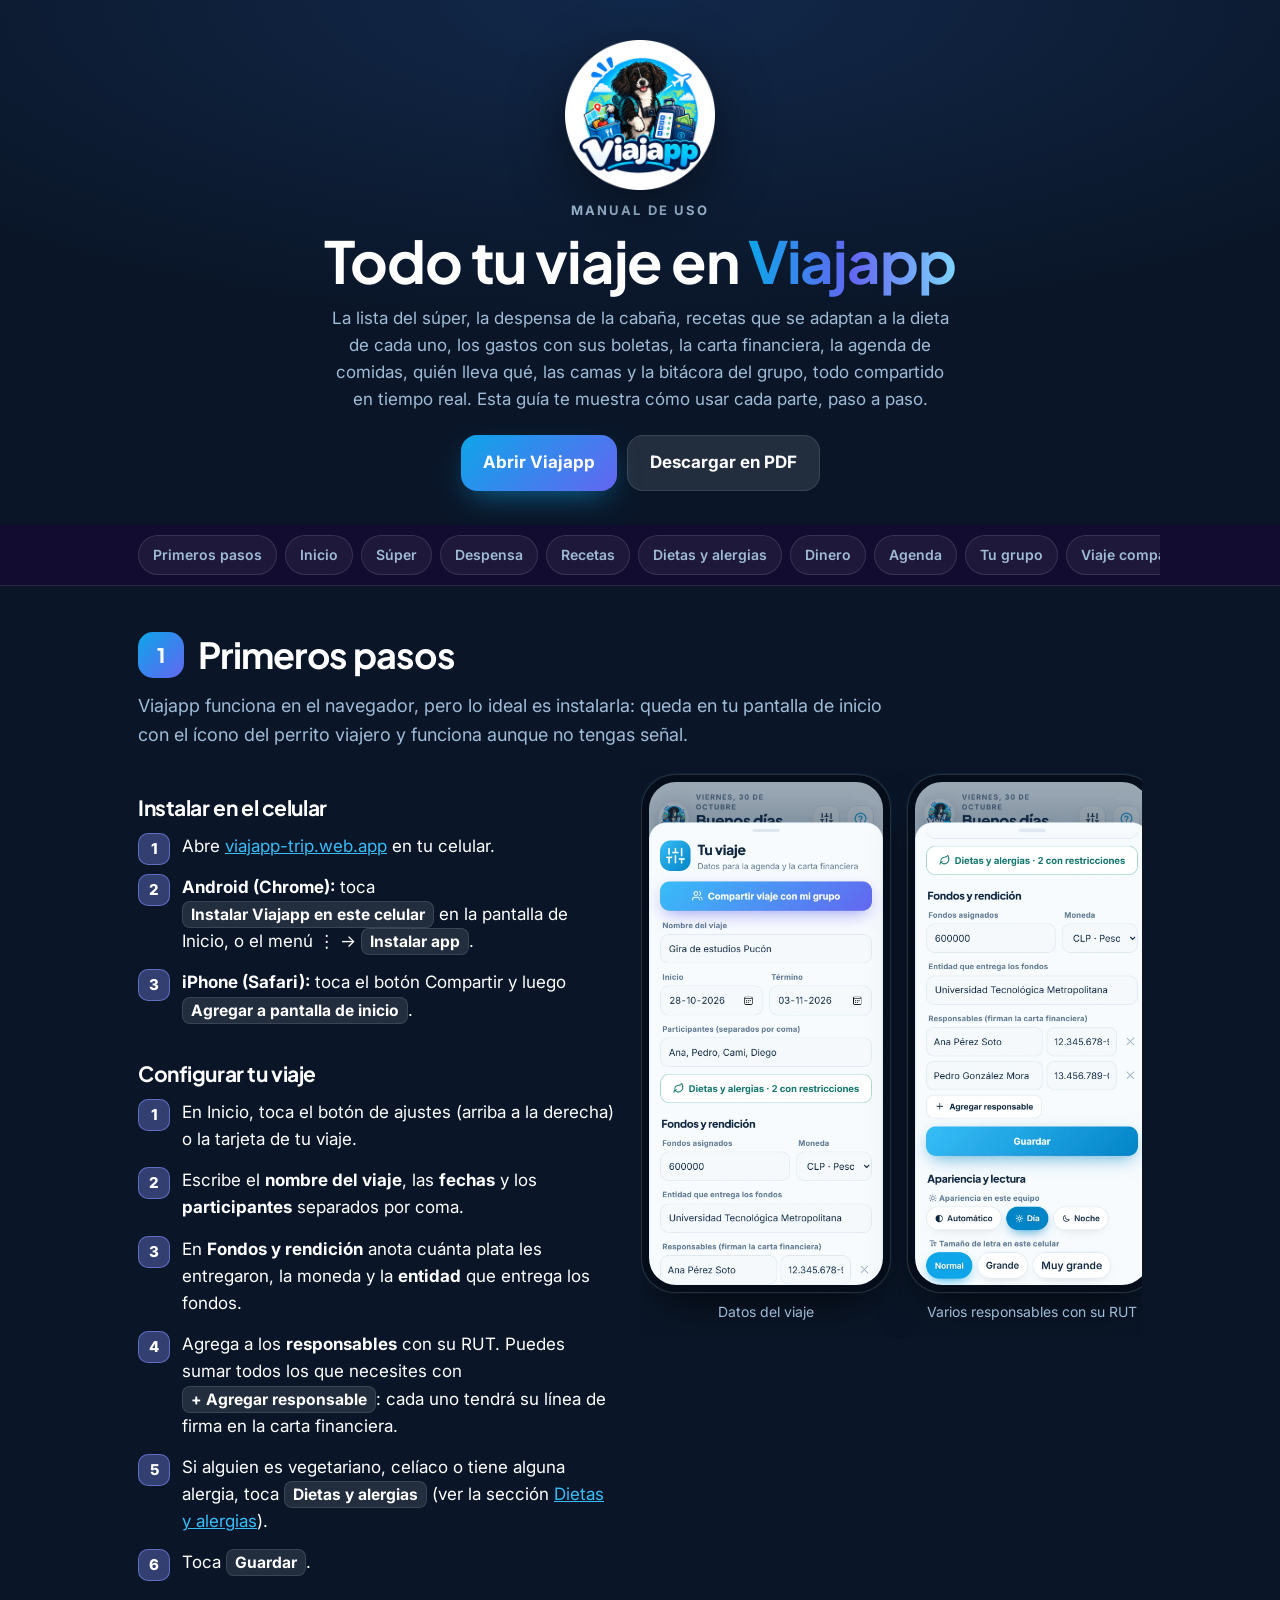
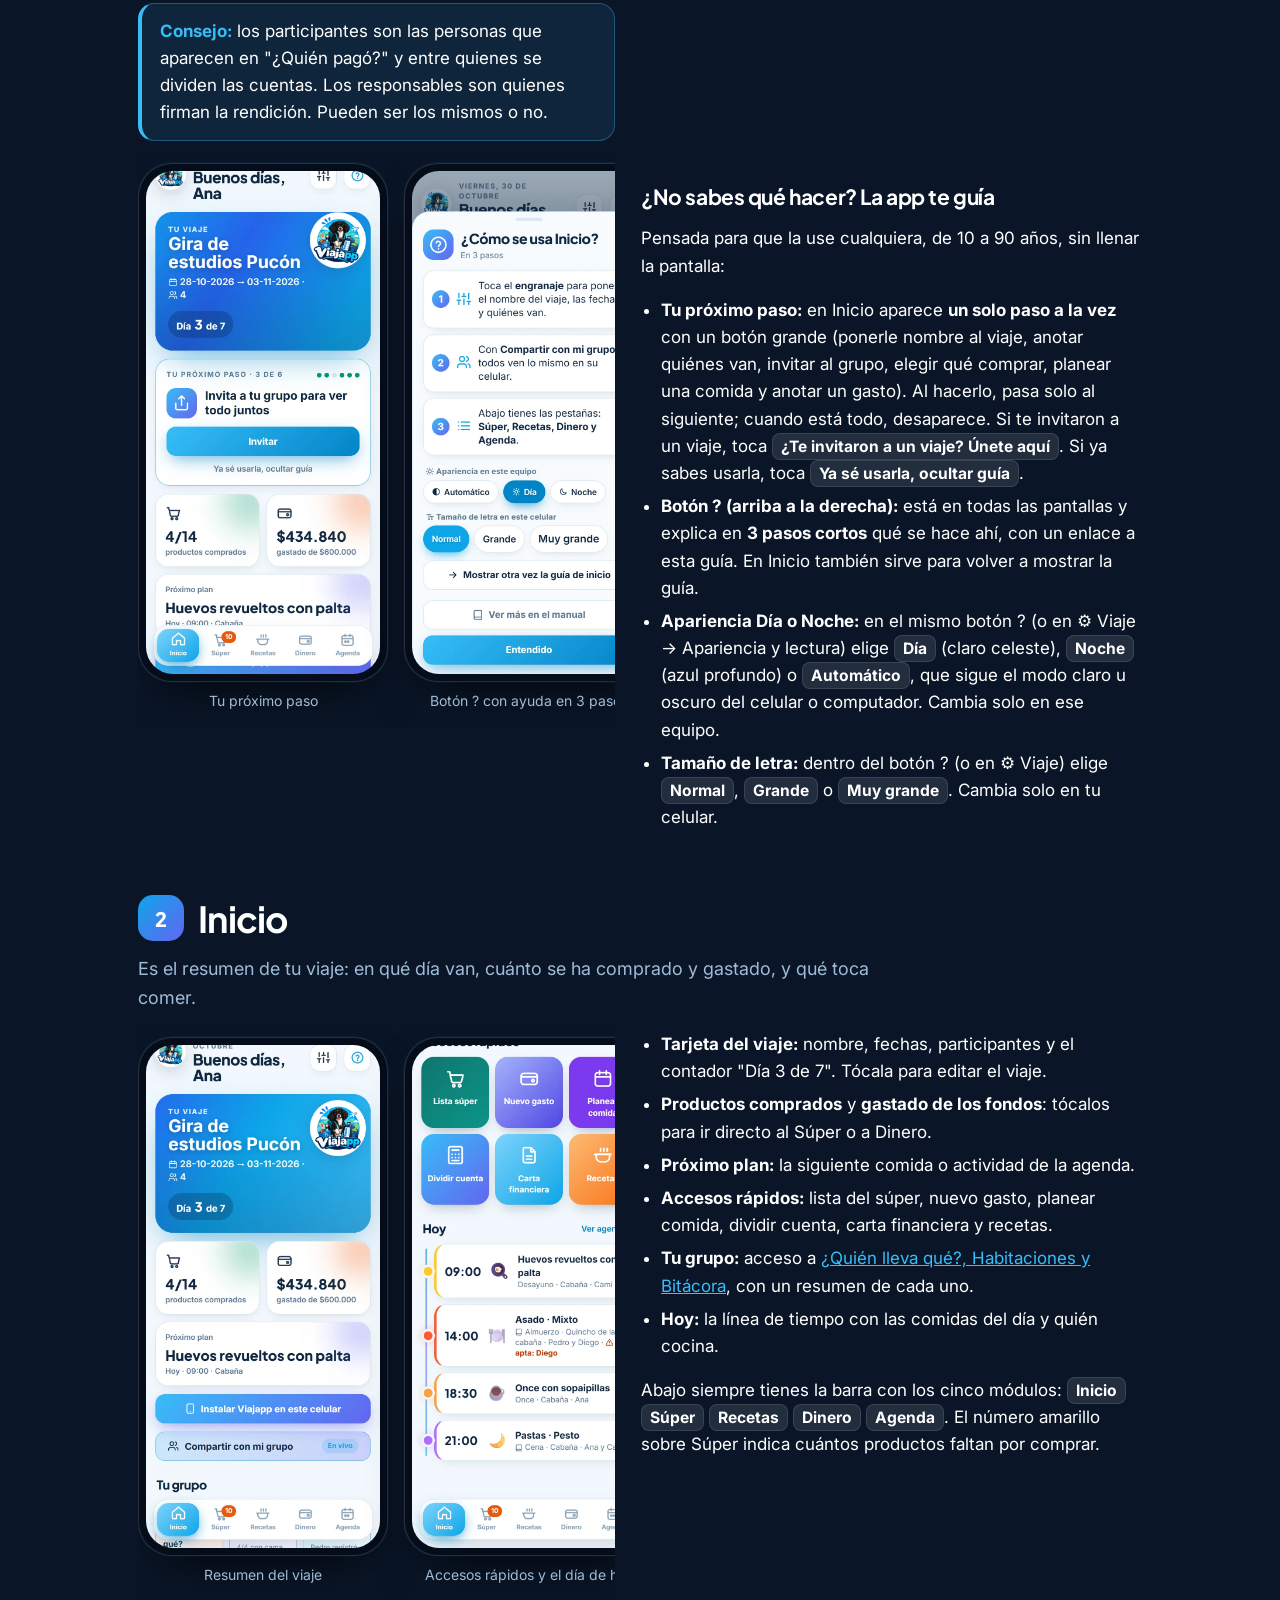
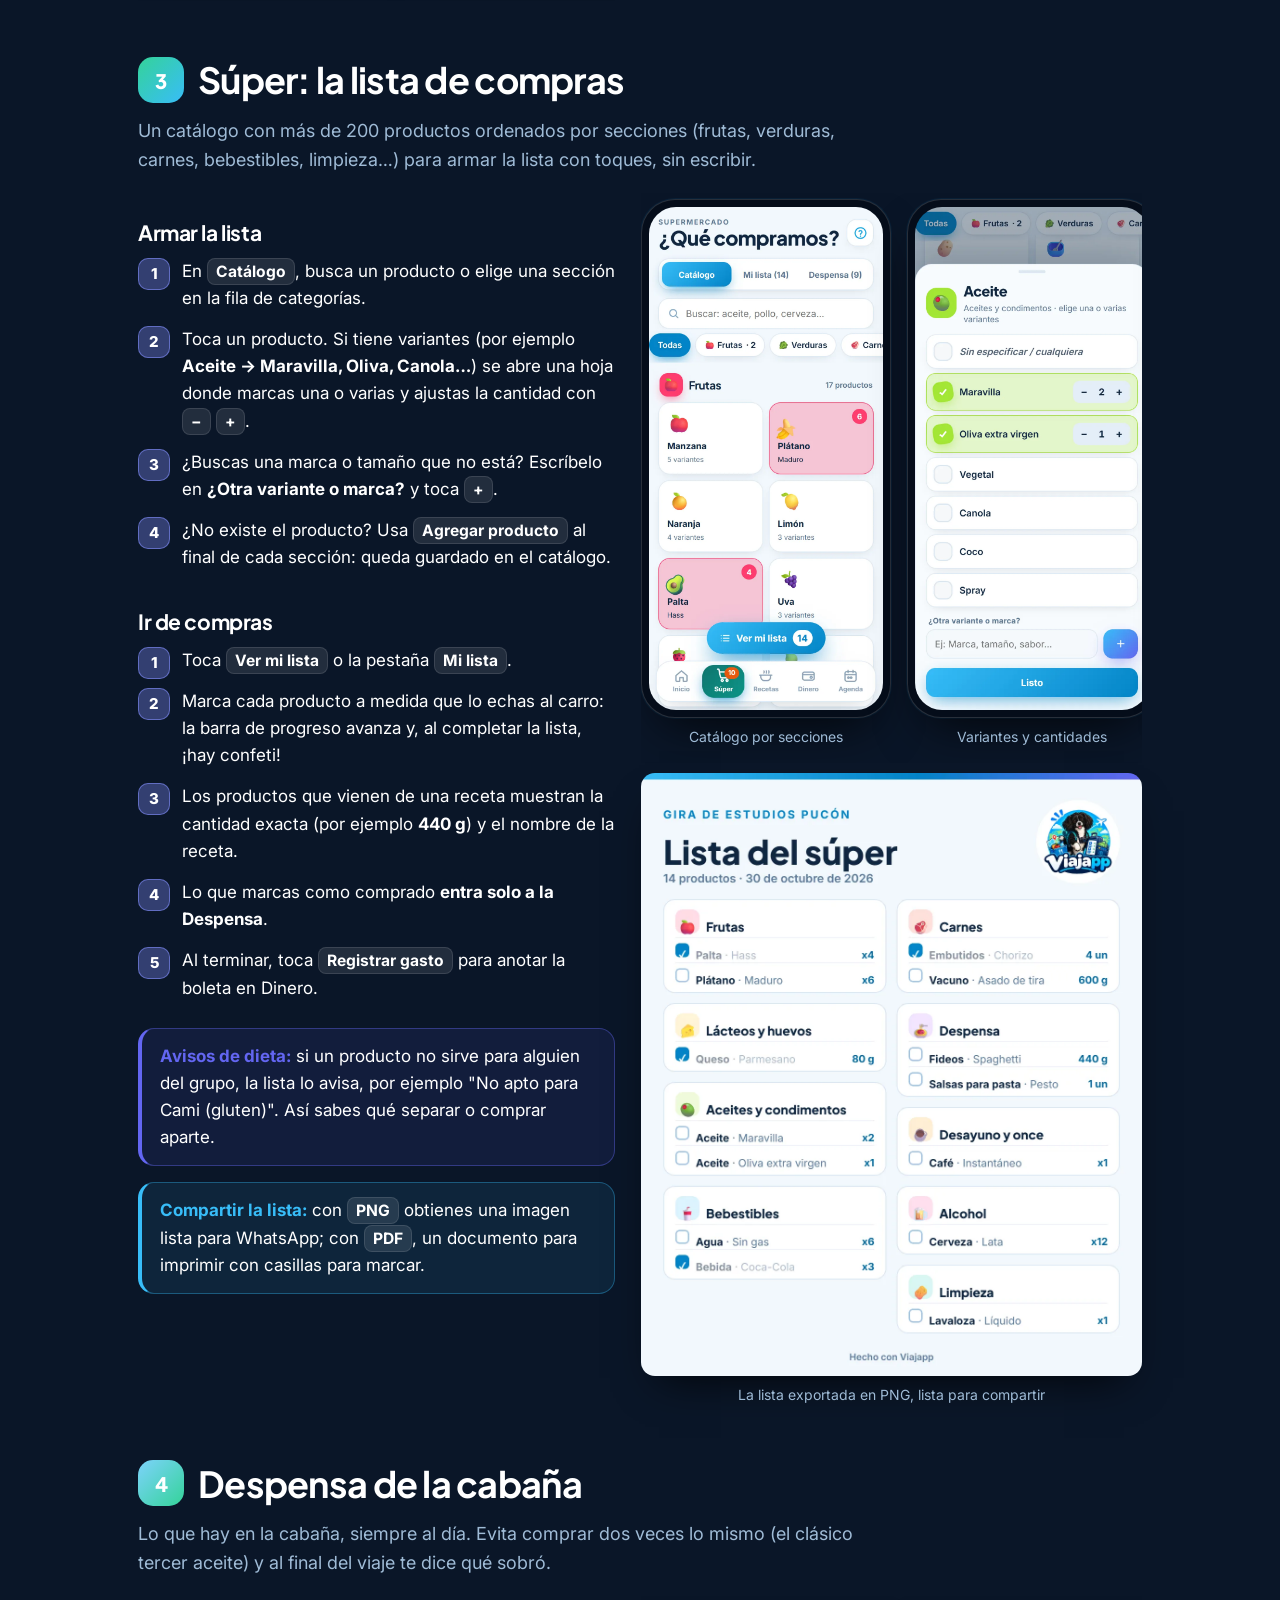
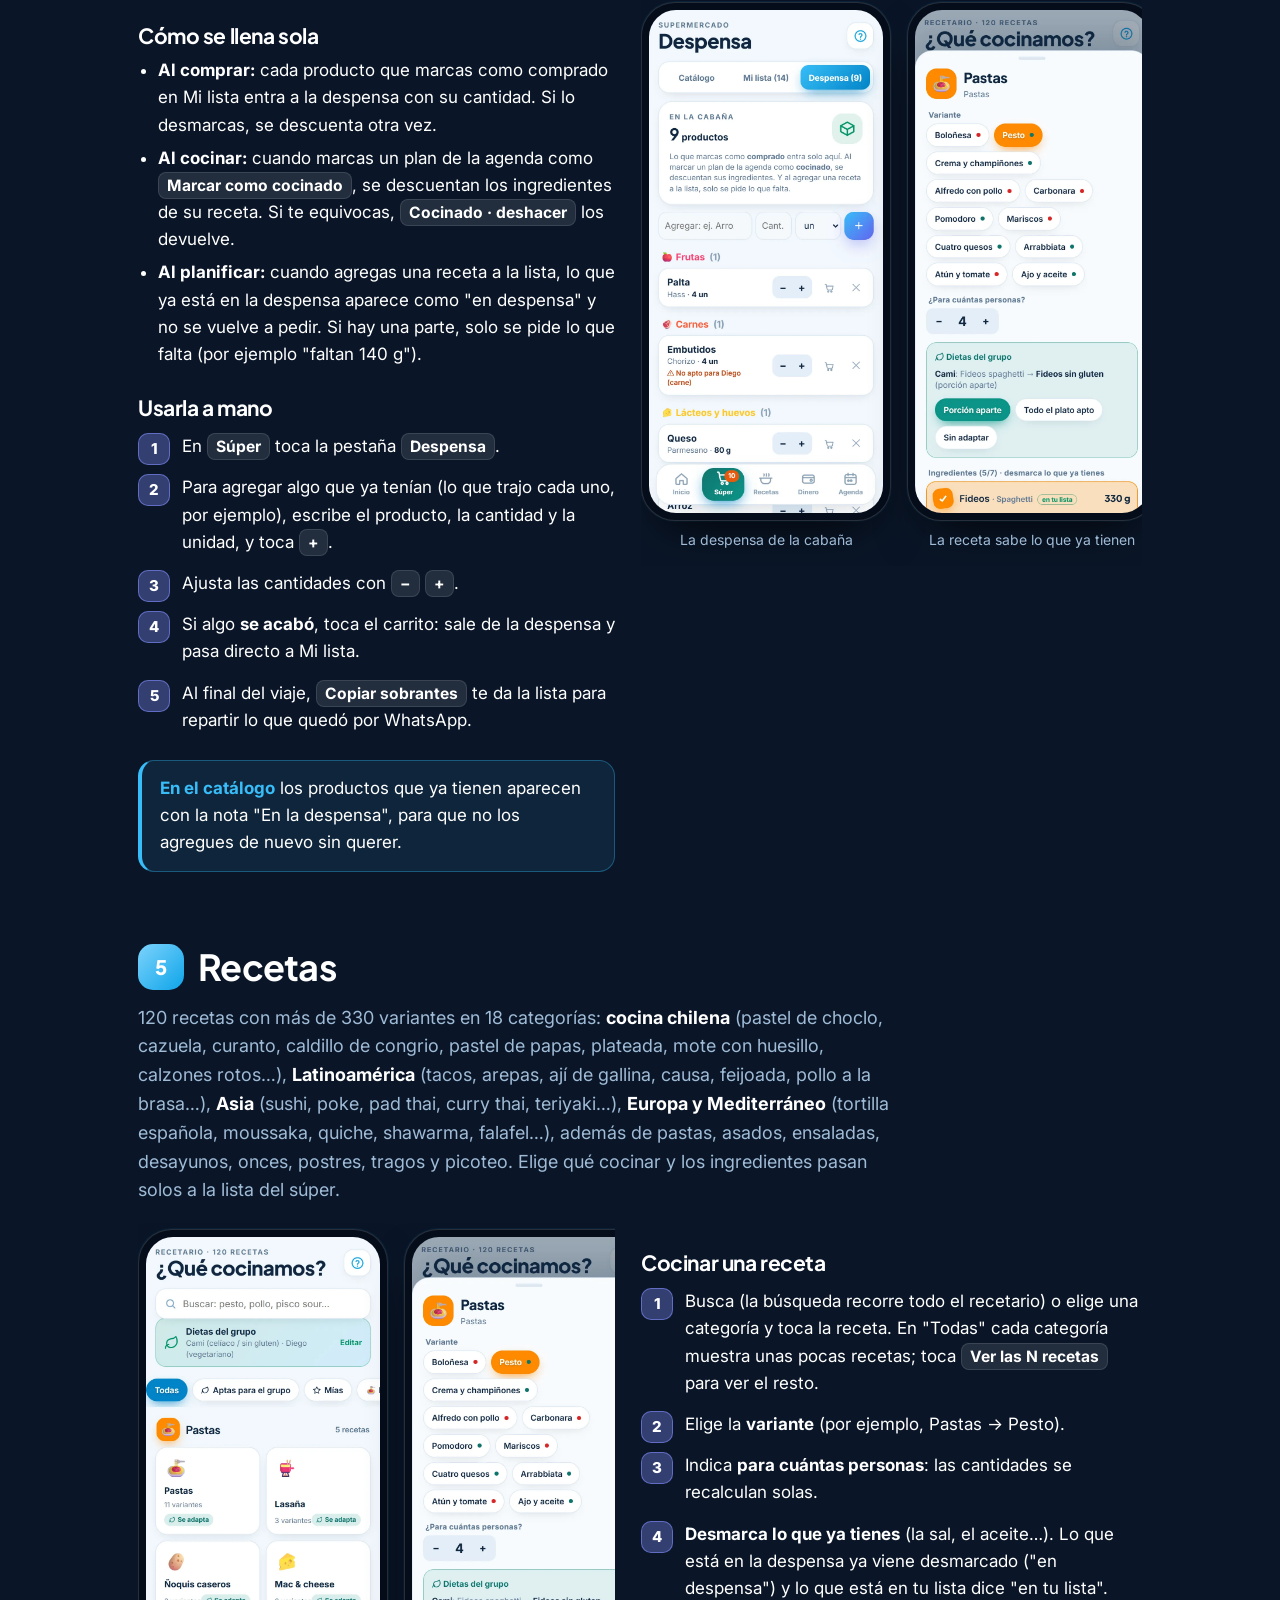
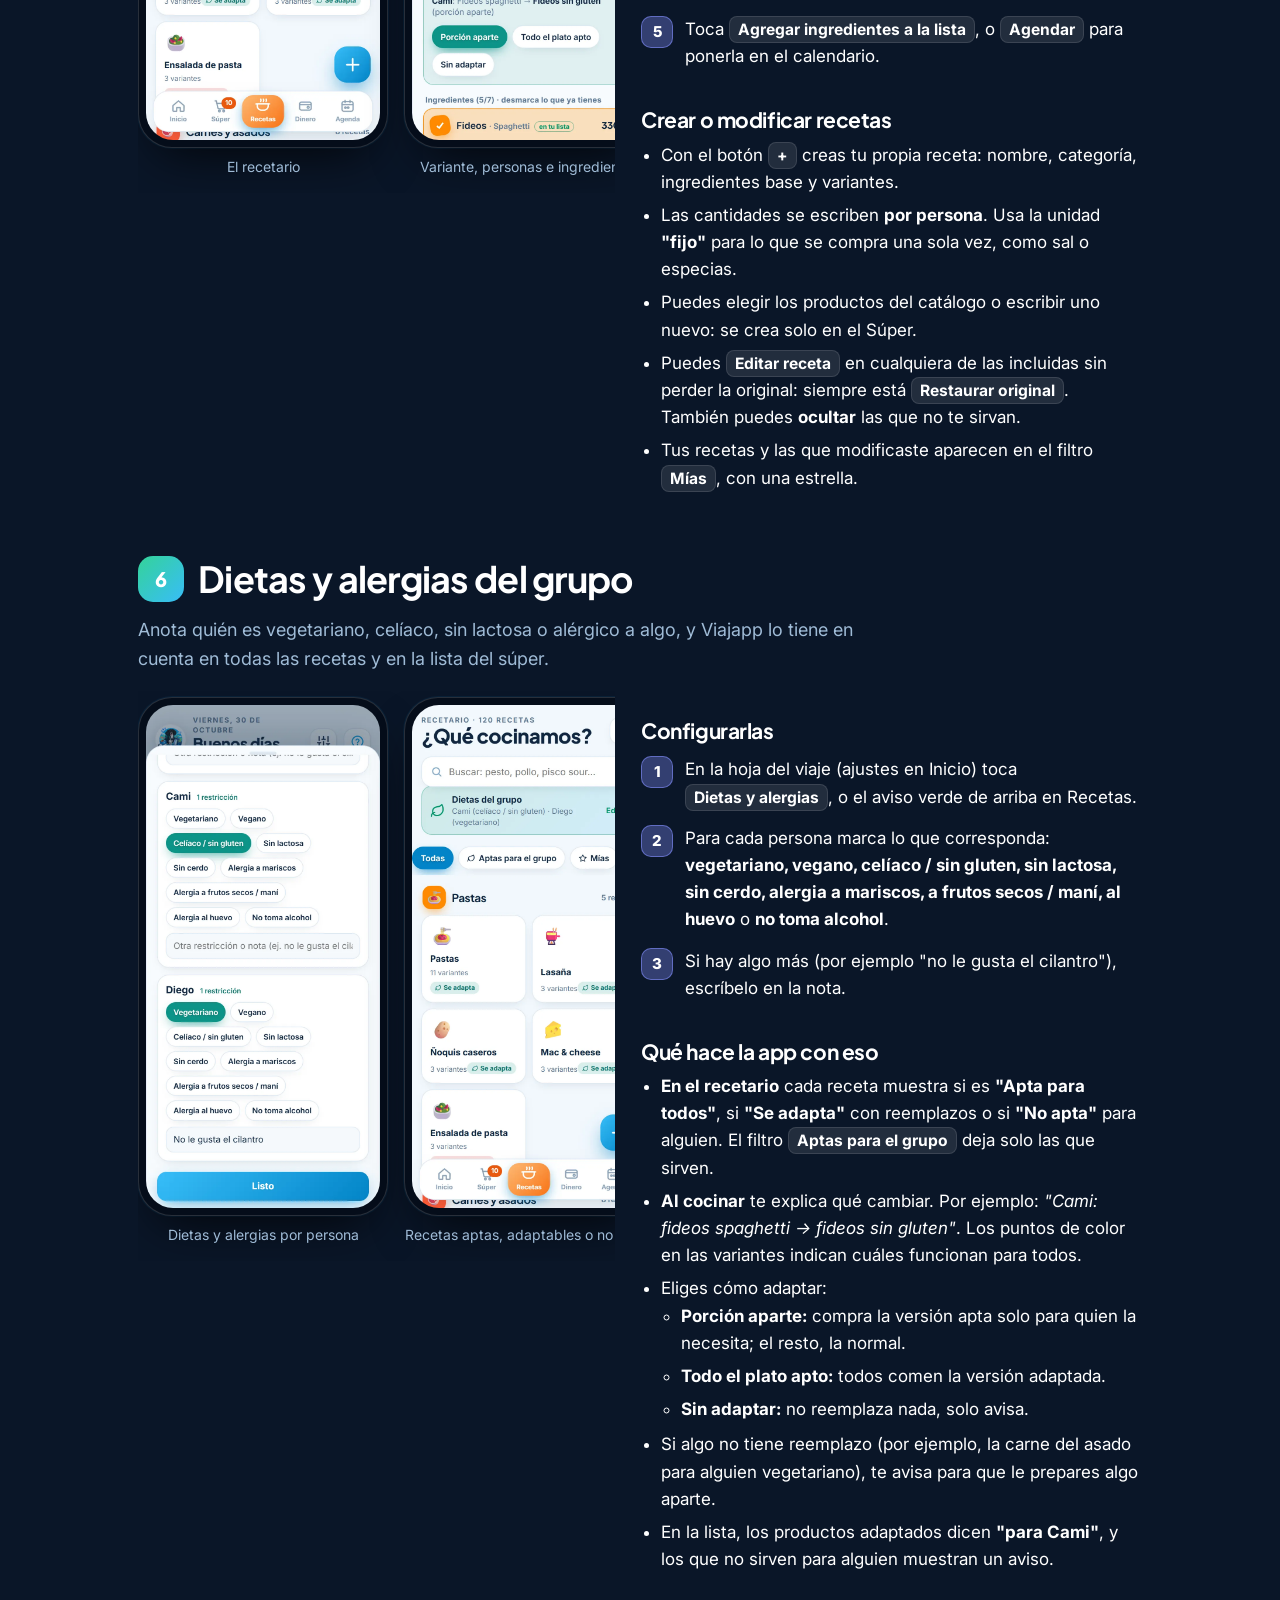
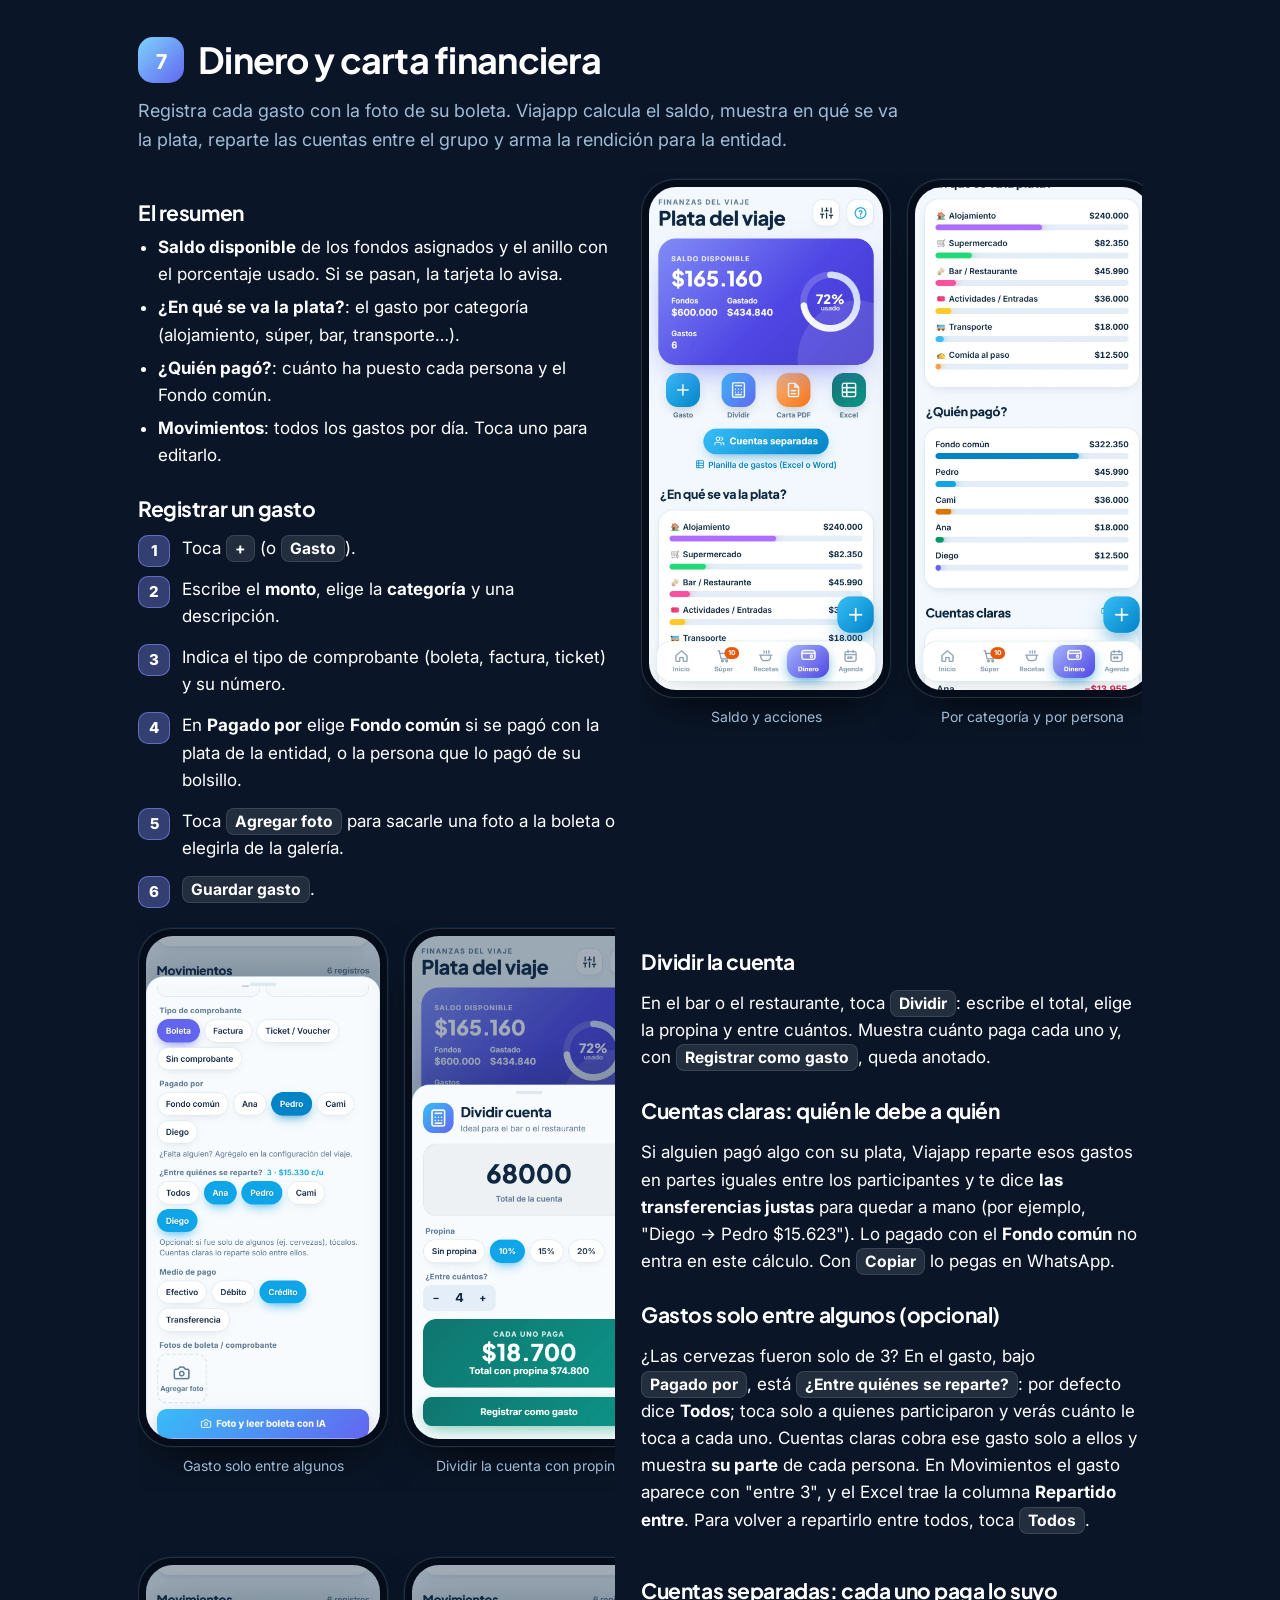
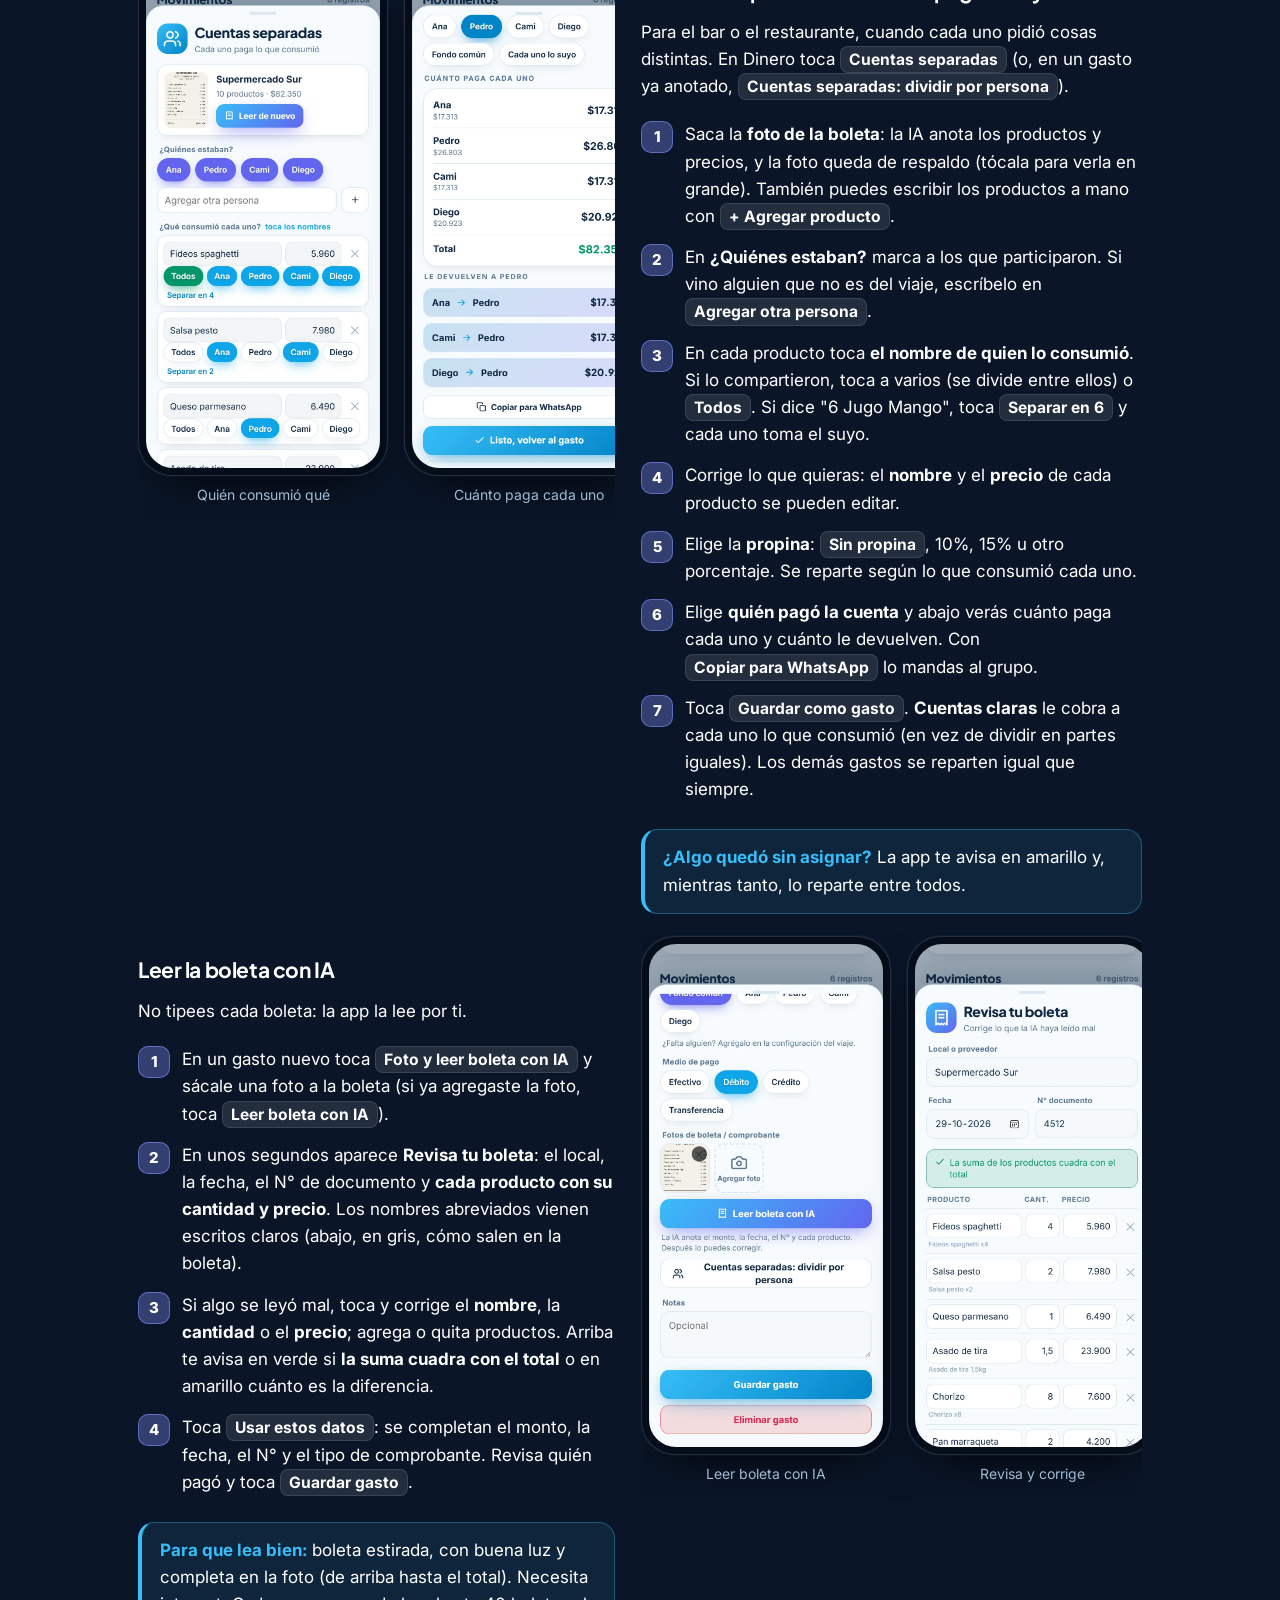
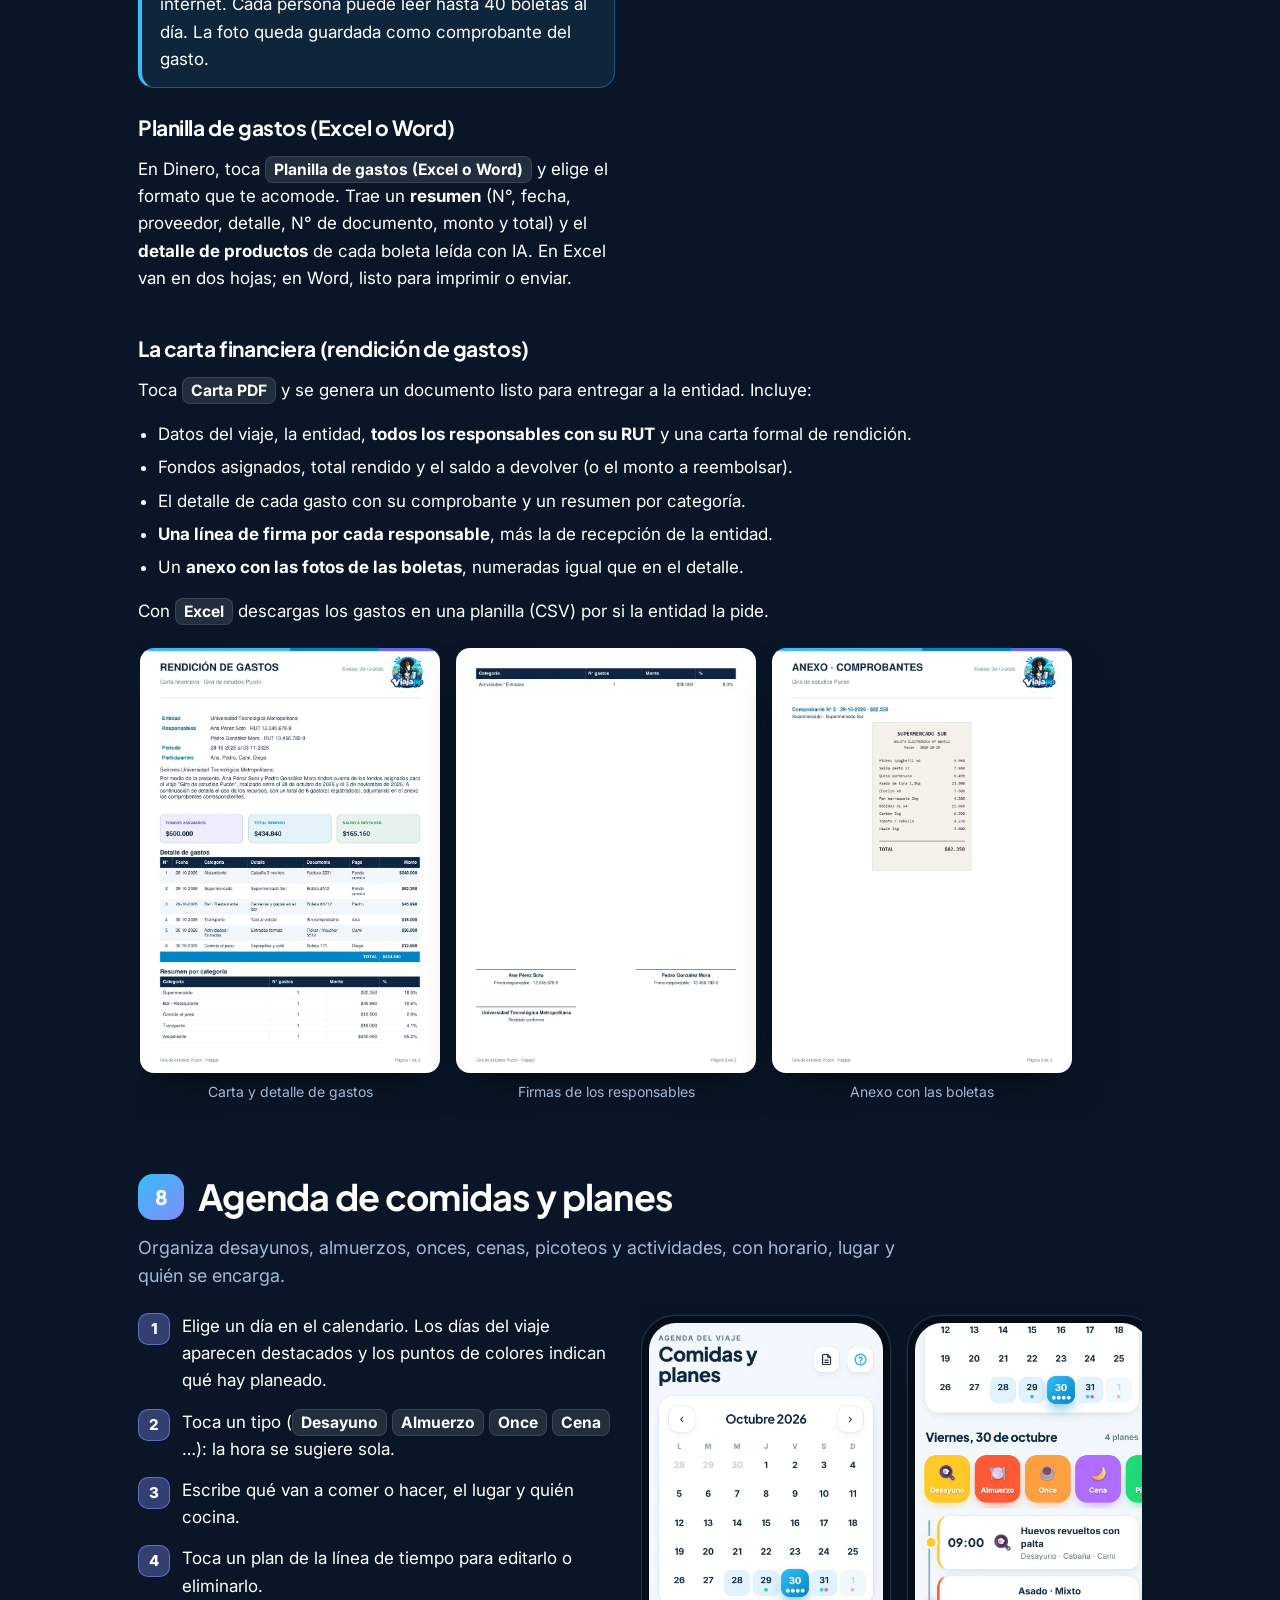
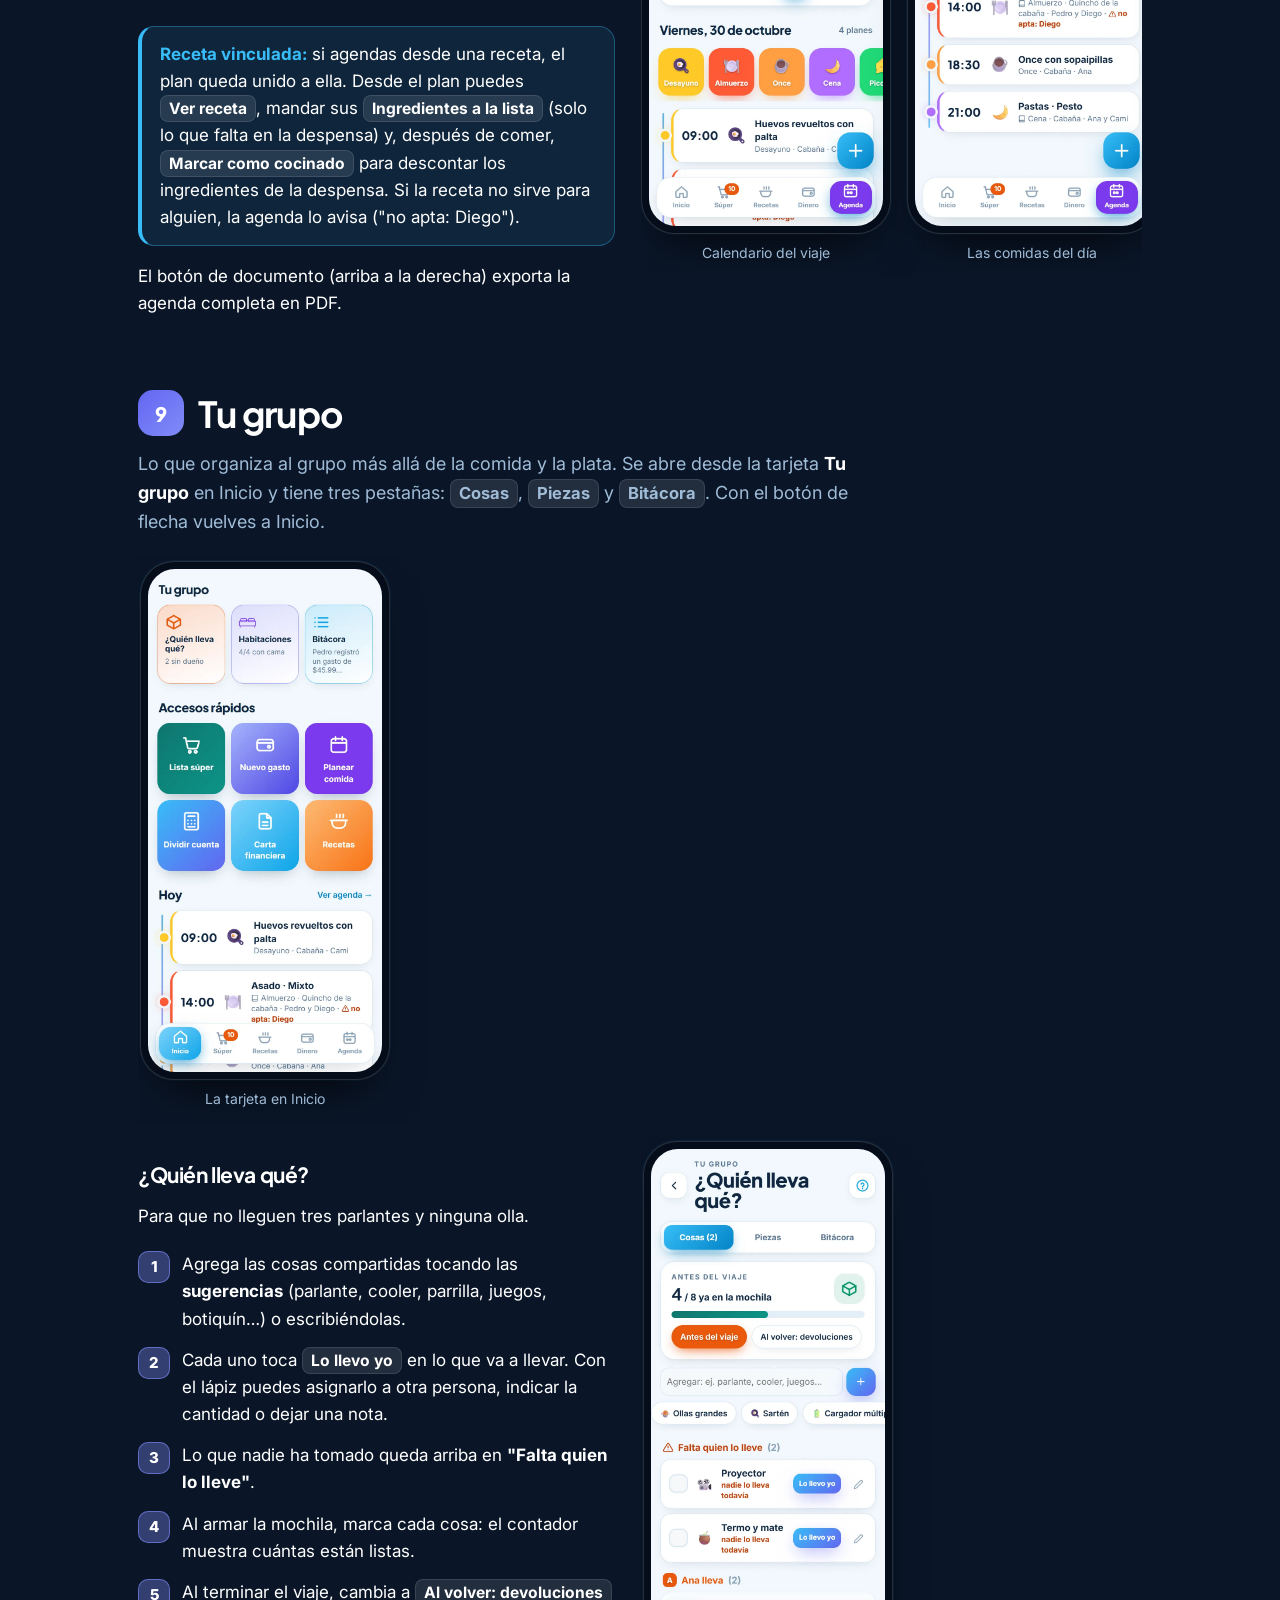
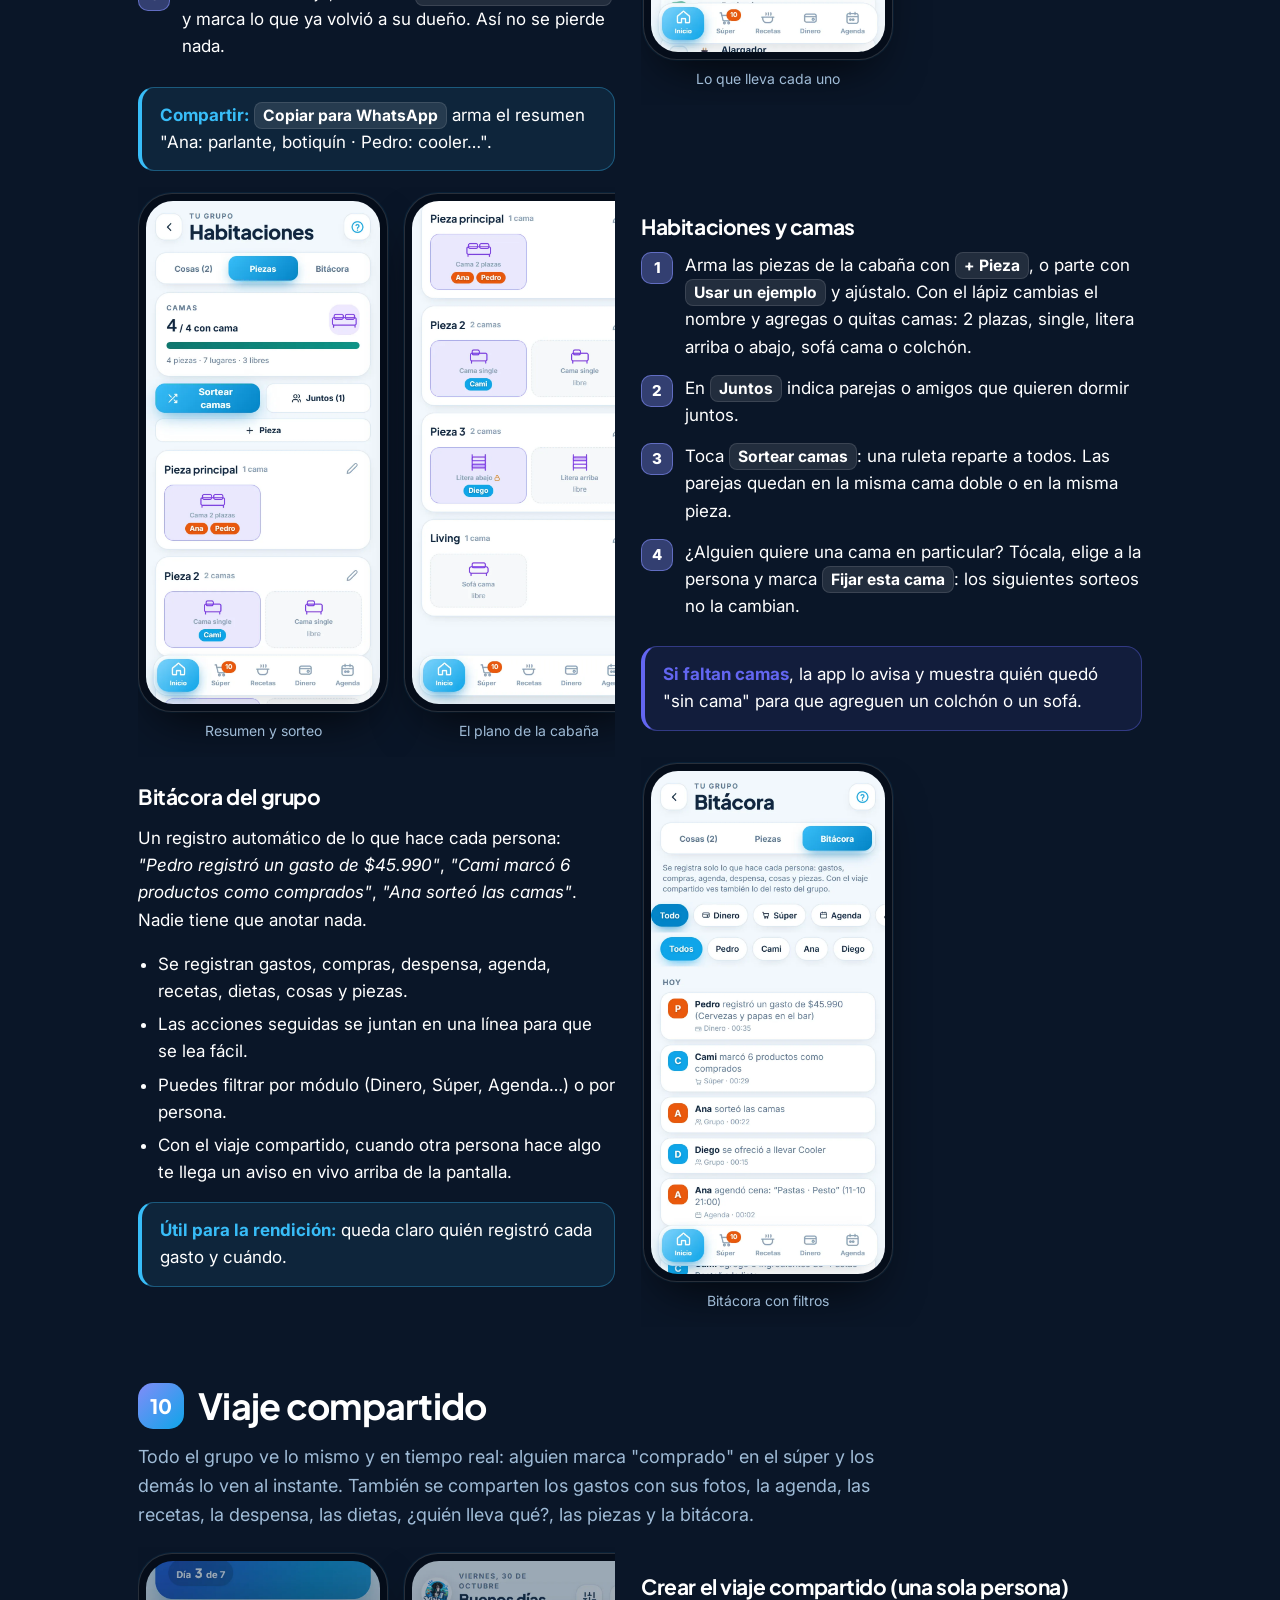
==== commit 82643849: "Exportaciones claras y formales, ícono redondo con el logo completo y limpieza de Firebase - PNG de " ====
--- a/manual/index.html
+++ b/manual/index.html
@@ -109,7 +109,7 @@
 <body>
 
 <header class="hero wrap">
-  <img src="../icons/logo-mark-256.png" alt="Logo de Viajapp: un perrito viajero">
+  <img src="../icons/logo-badge.png" alt="Logo de Viajapp: un perrito viajero">
   <div class="kicker">Manual de uso</div>
   <h1>Todo tu viaje en <span>Viajapp</span></h1>
   <p>La lista del súper, la despensa de la cabaña, recetas que se adaptan a la dieta de cada uno, los gastos con sus boletas, la carta financiera, la agenda de comidas, quién lleva qué, las camas y la bitácora del grupo, todo compartido en tiempo real. Esta guía te muestra cómo usar cada parte, paso a paso.</p>
@@ -607,7 +607,7 @@
 </main>
 
 <footer>
-  <img src="../icons/logo-mark-256.png" alt="">
+  <img src="../icons/logo-badge.png" alt="">
   <div>Viajapp · <a href="../">viajapp-trip.web.app</a></div>
 </footer>
 
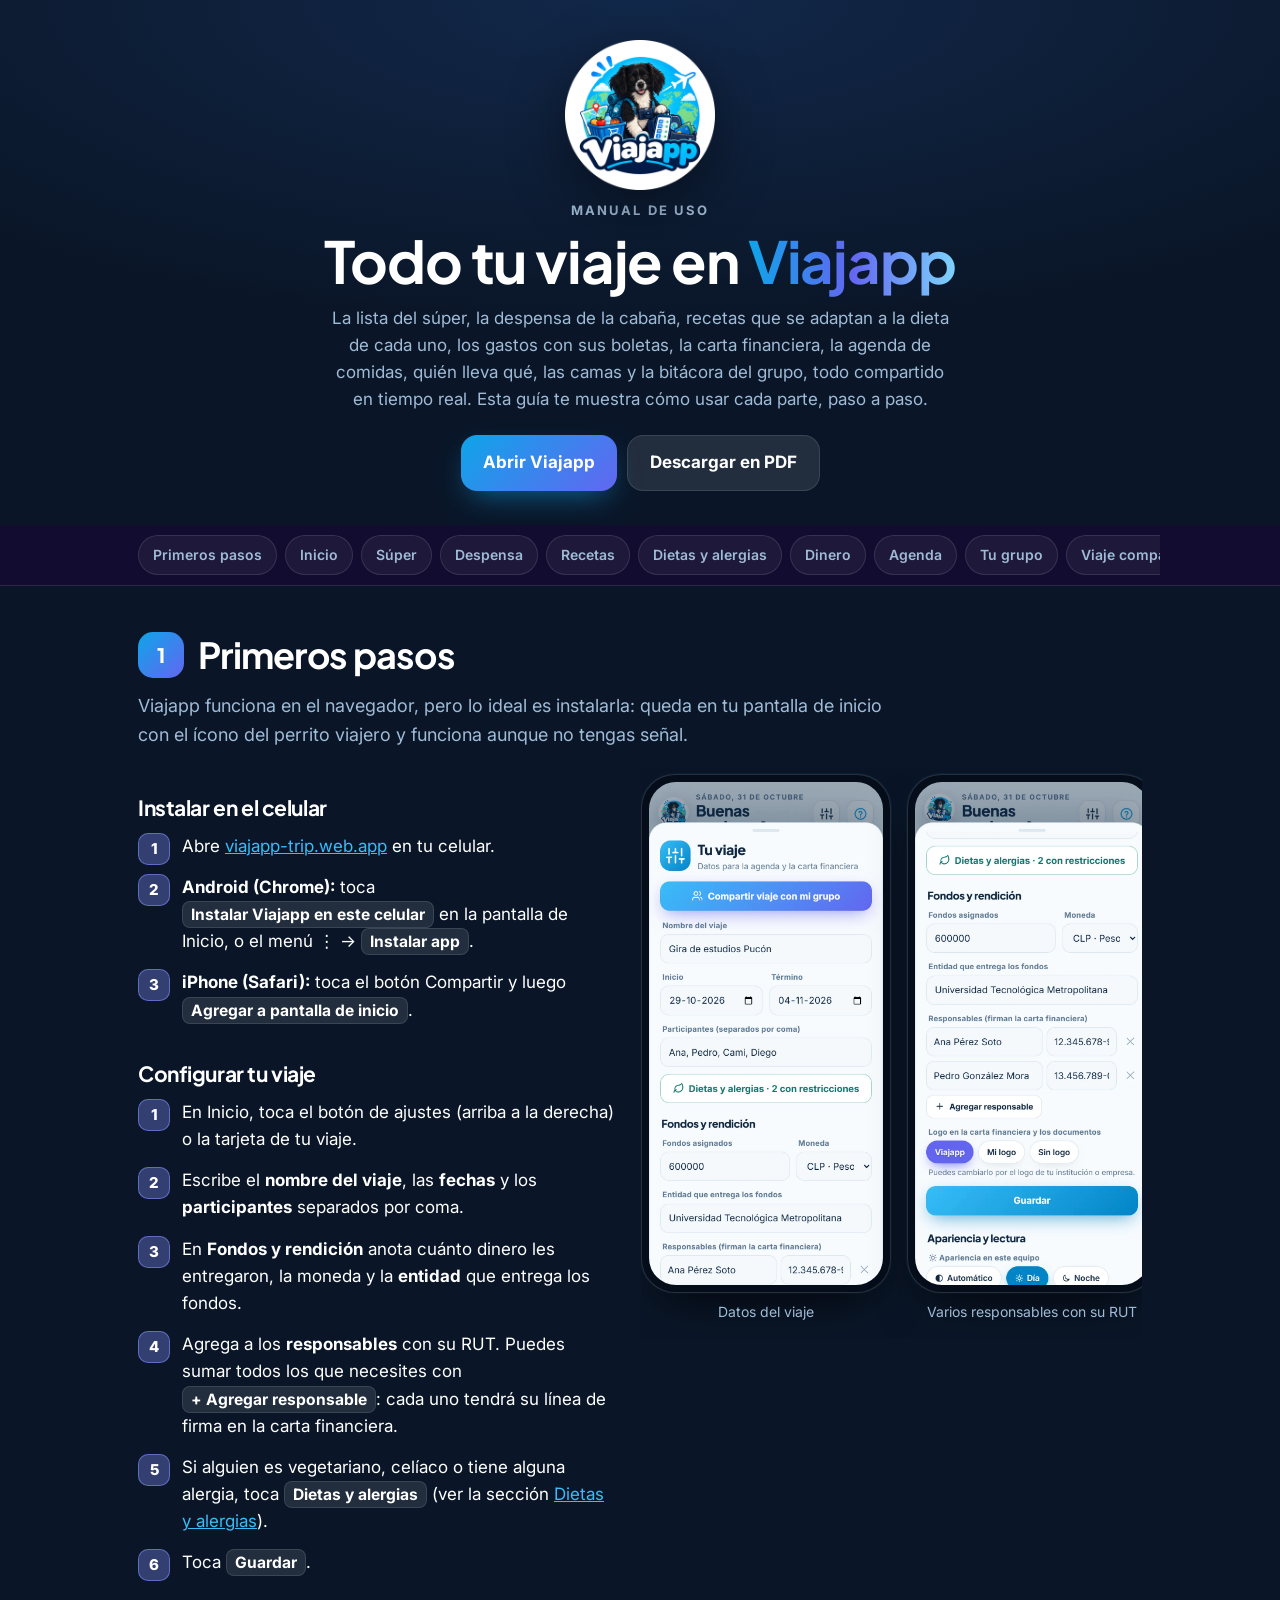
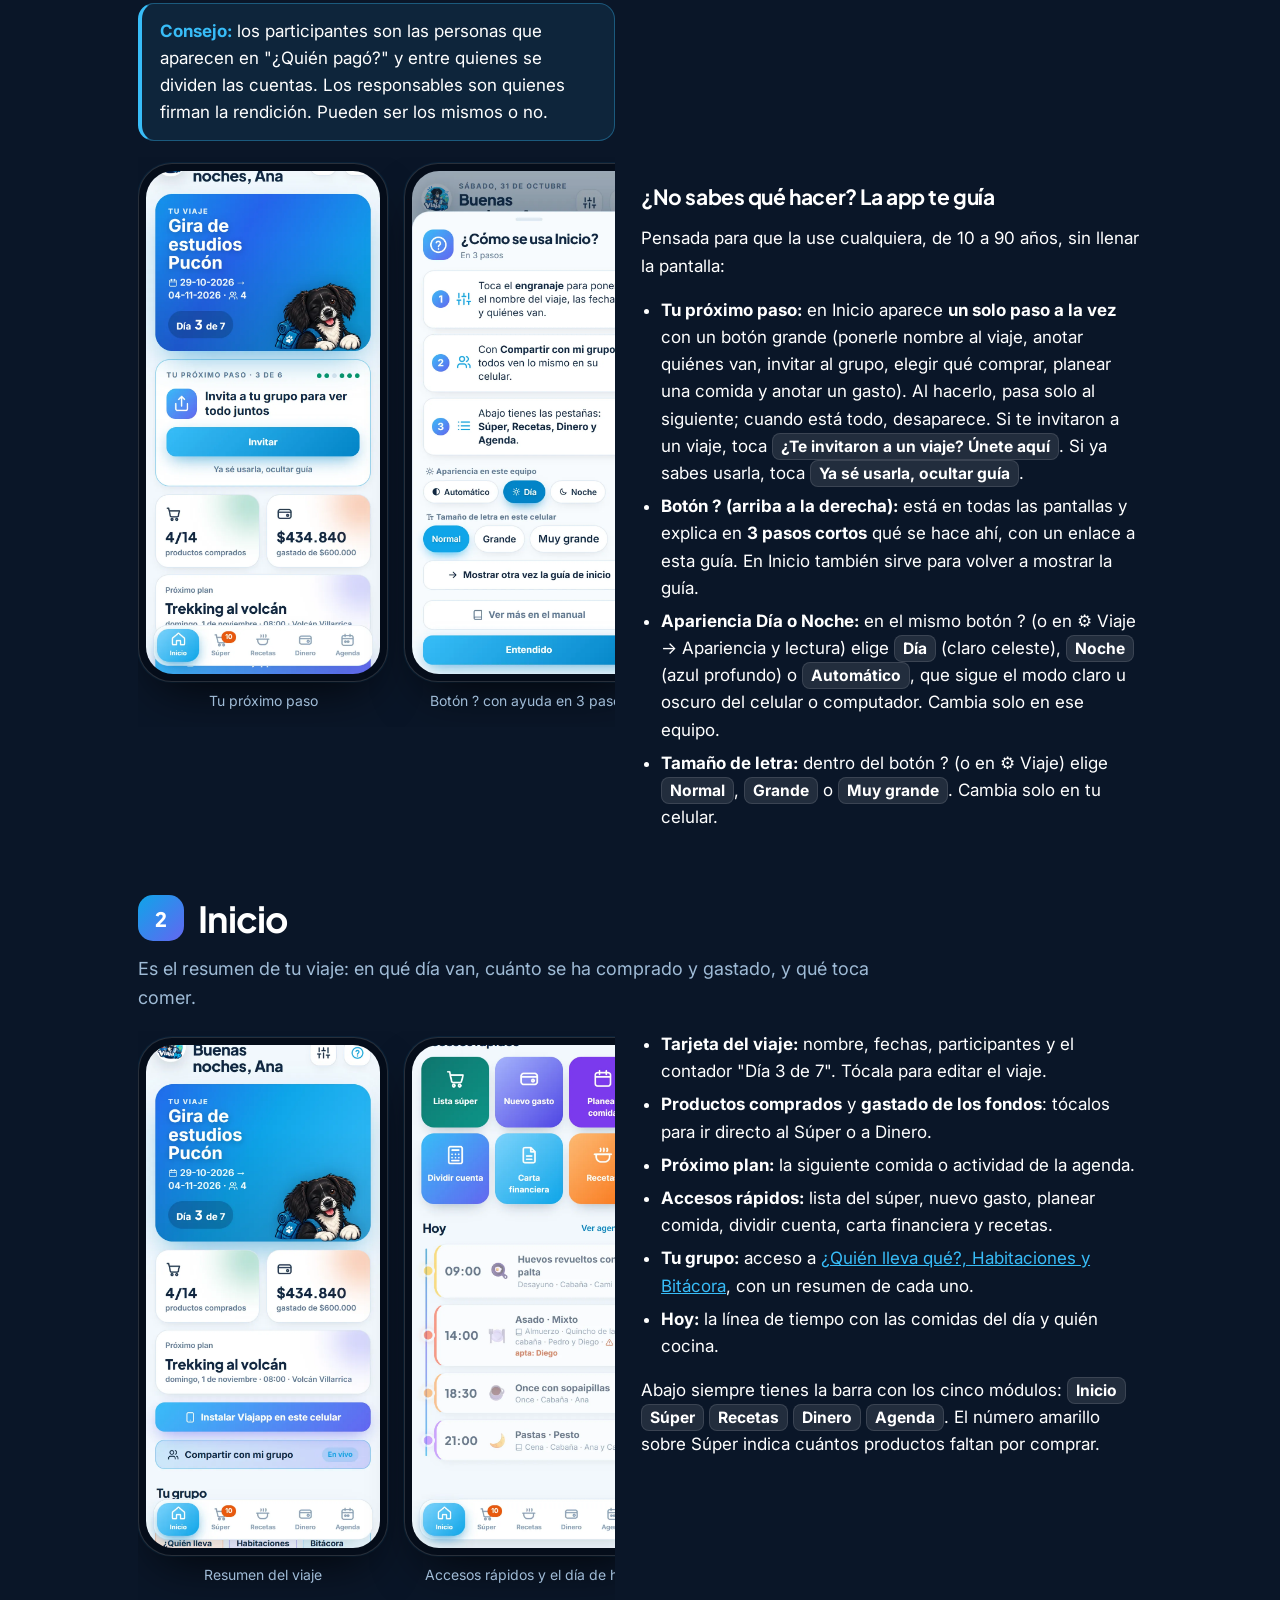
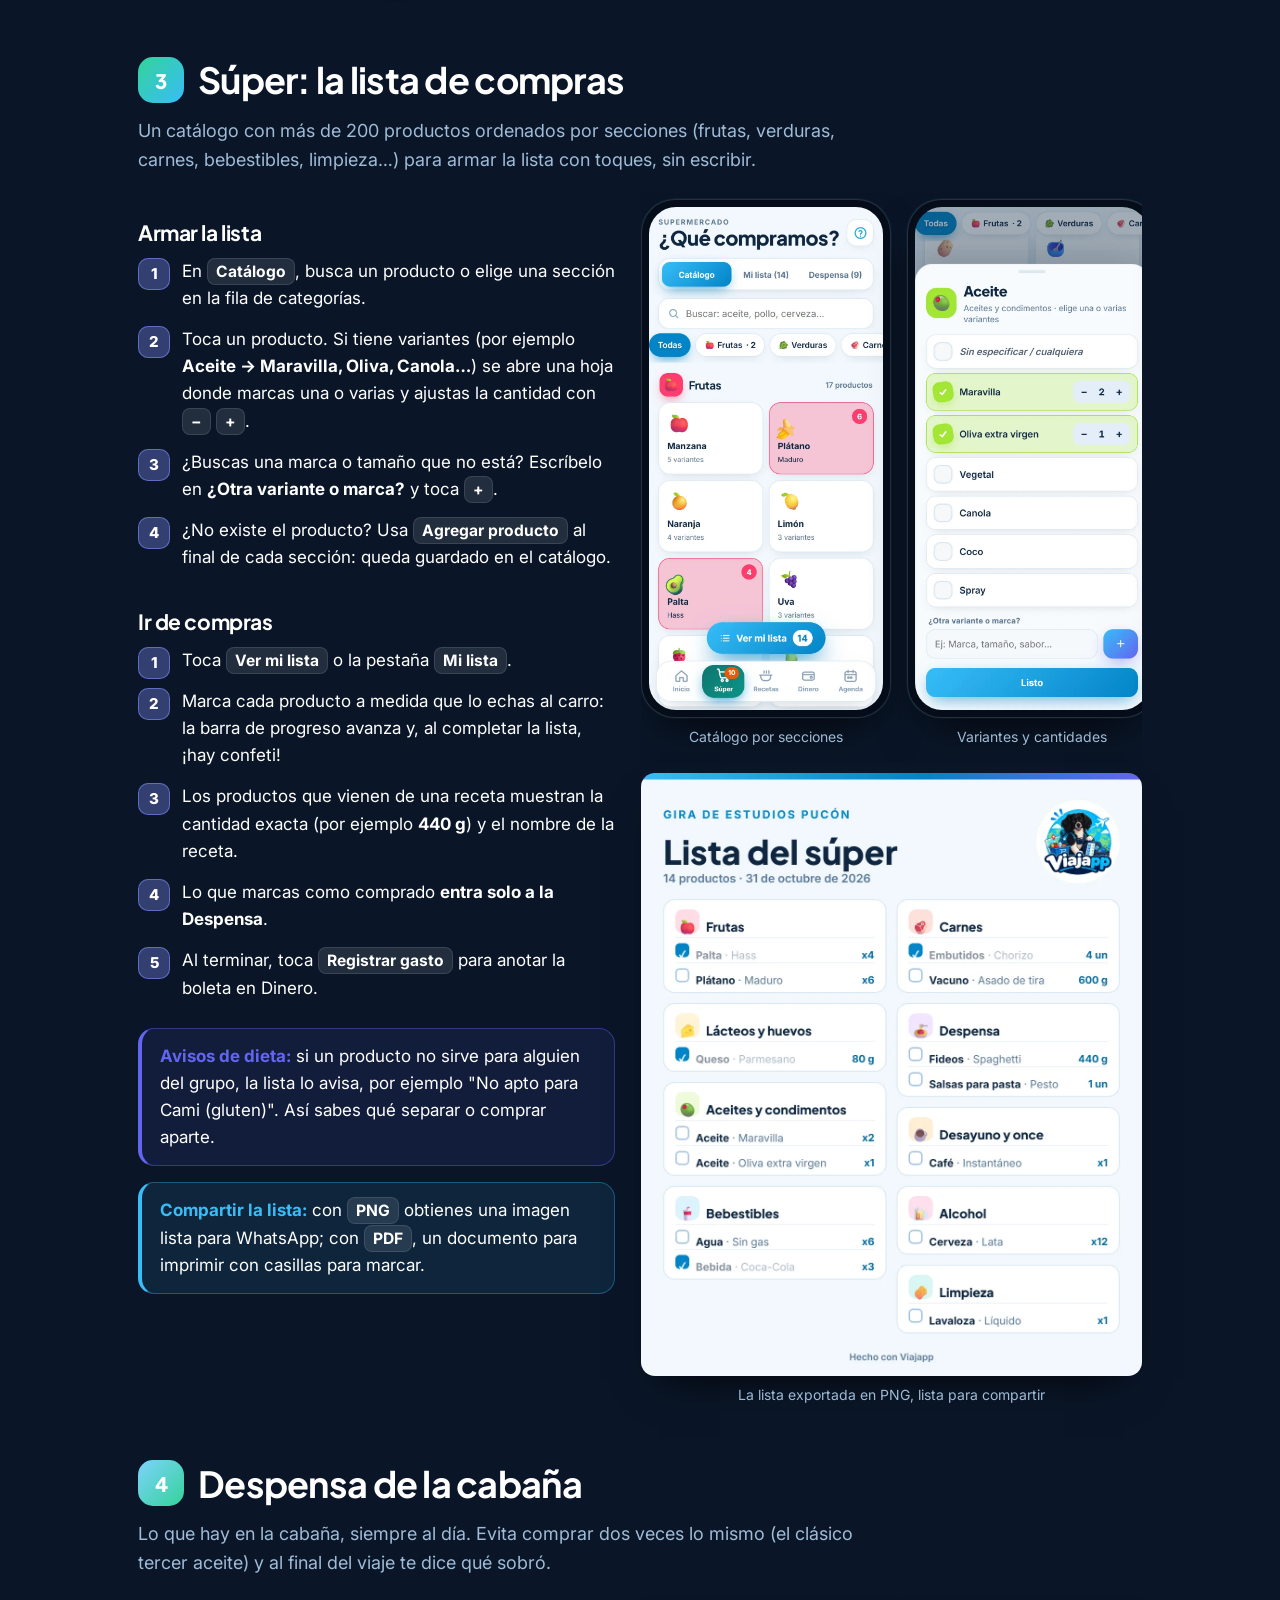
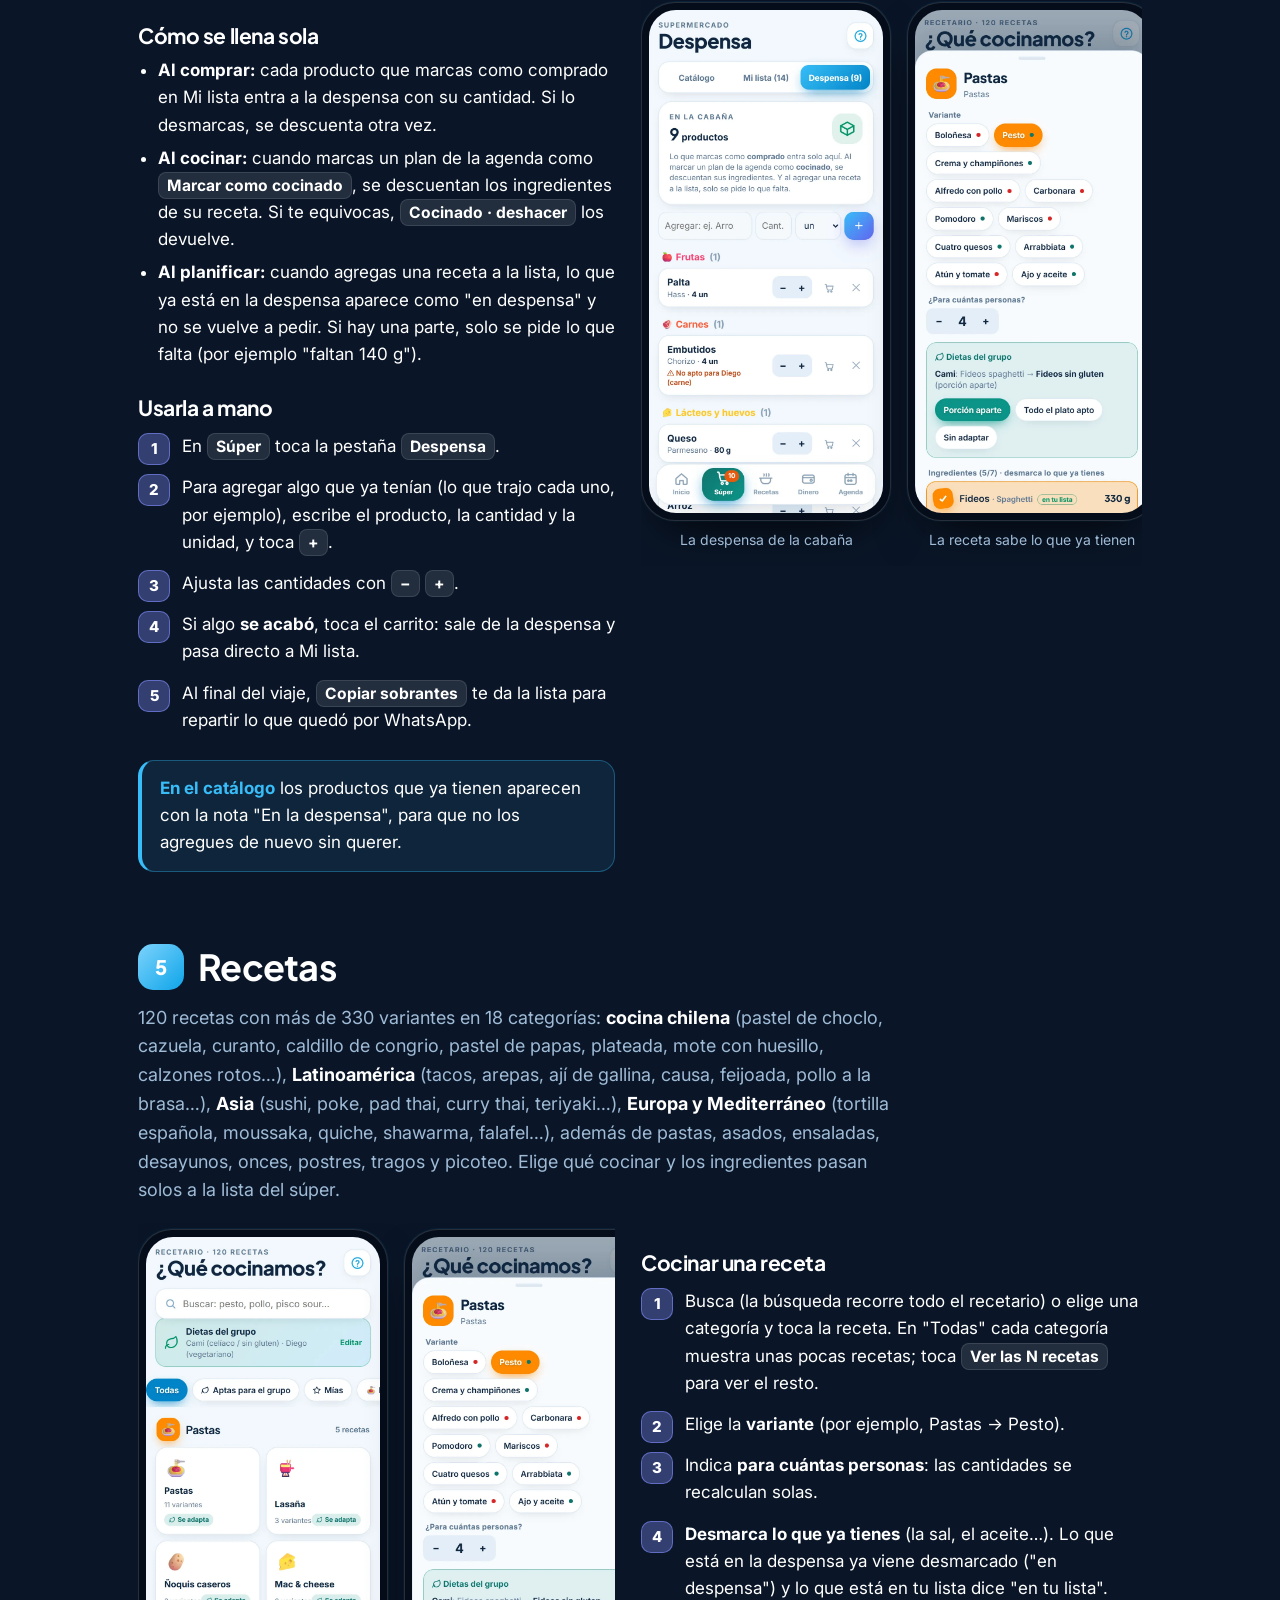
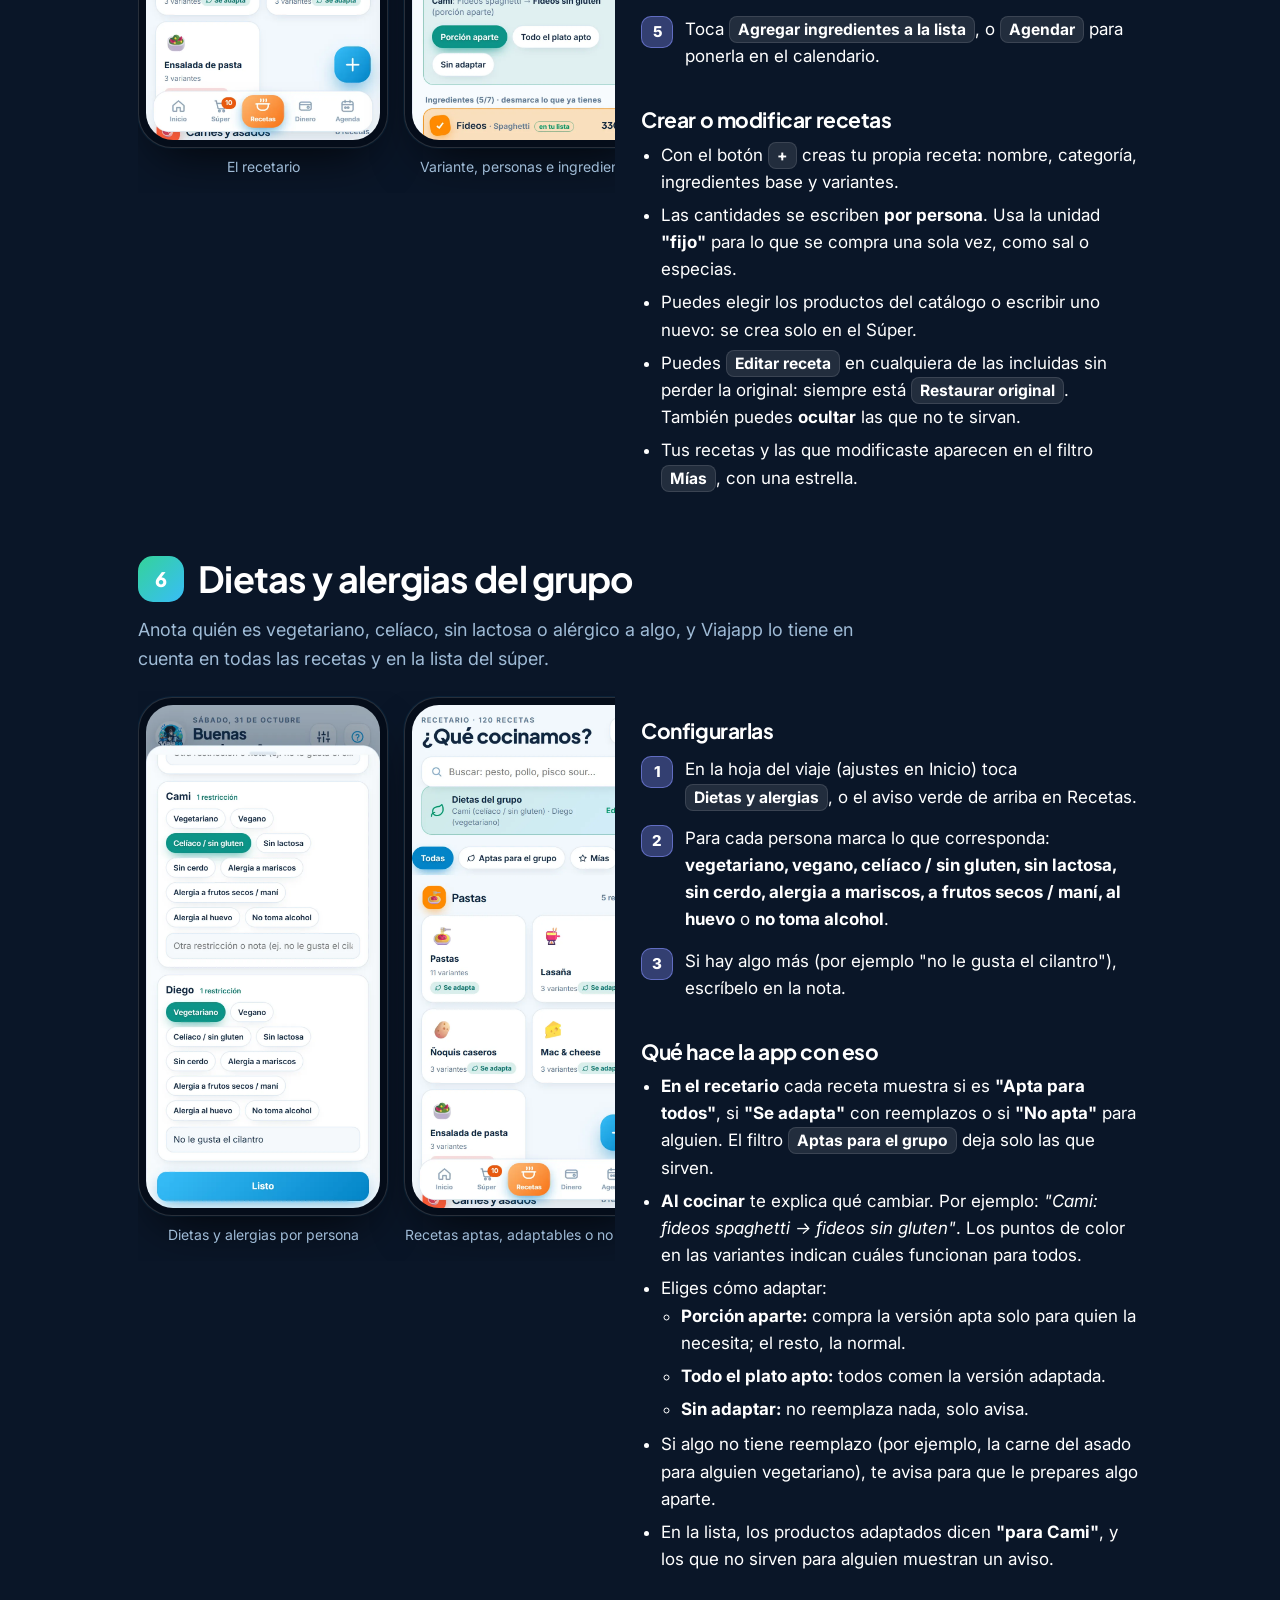
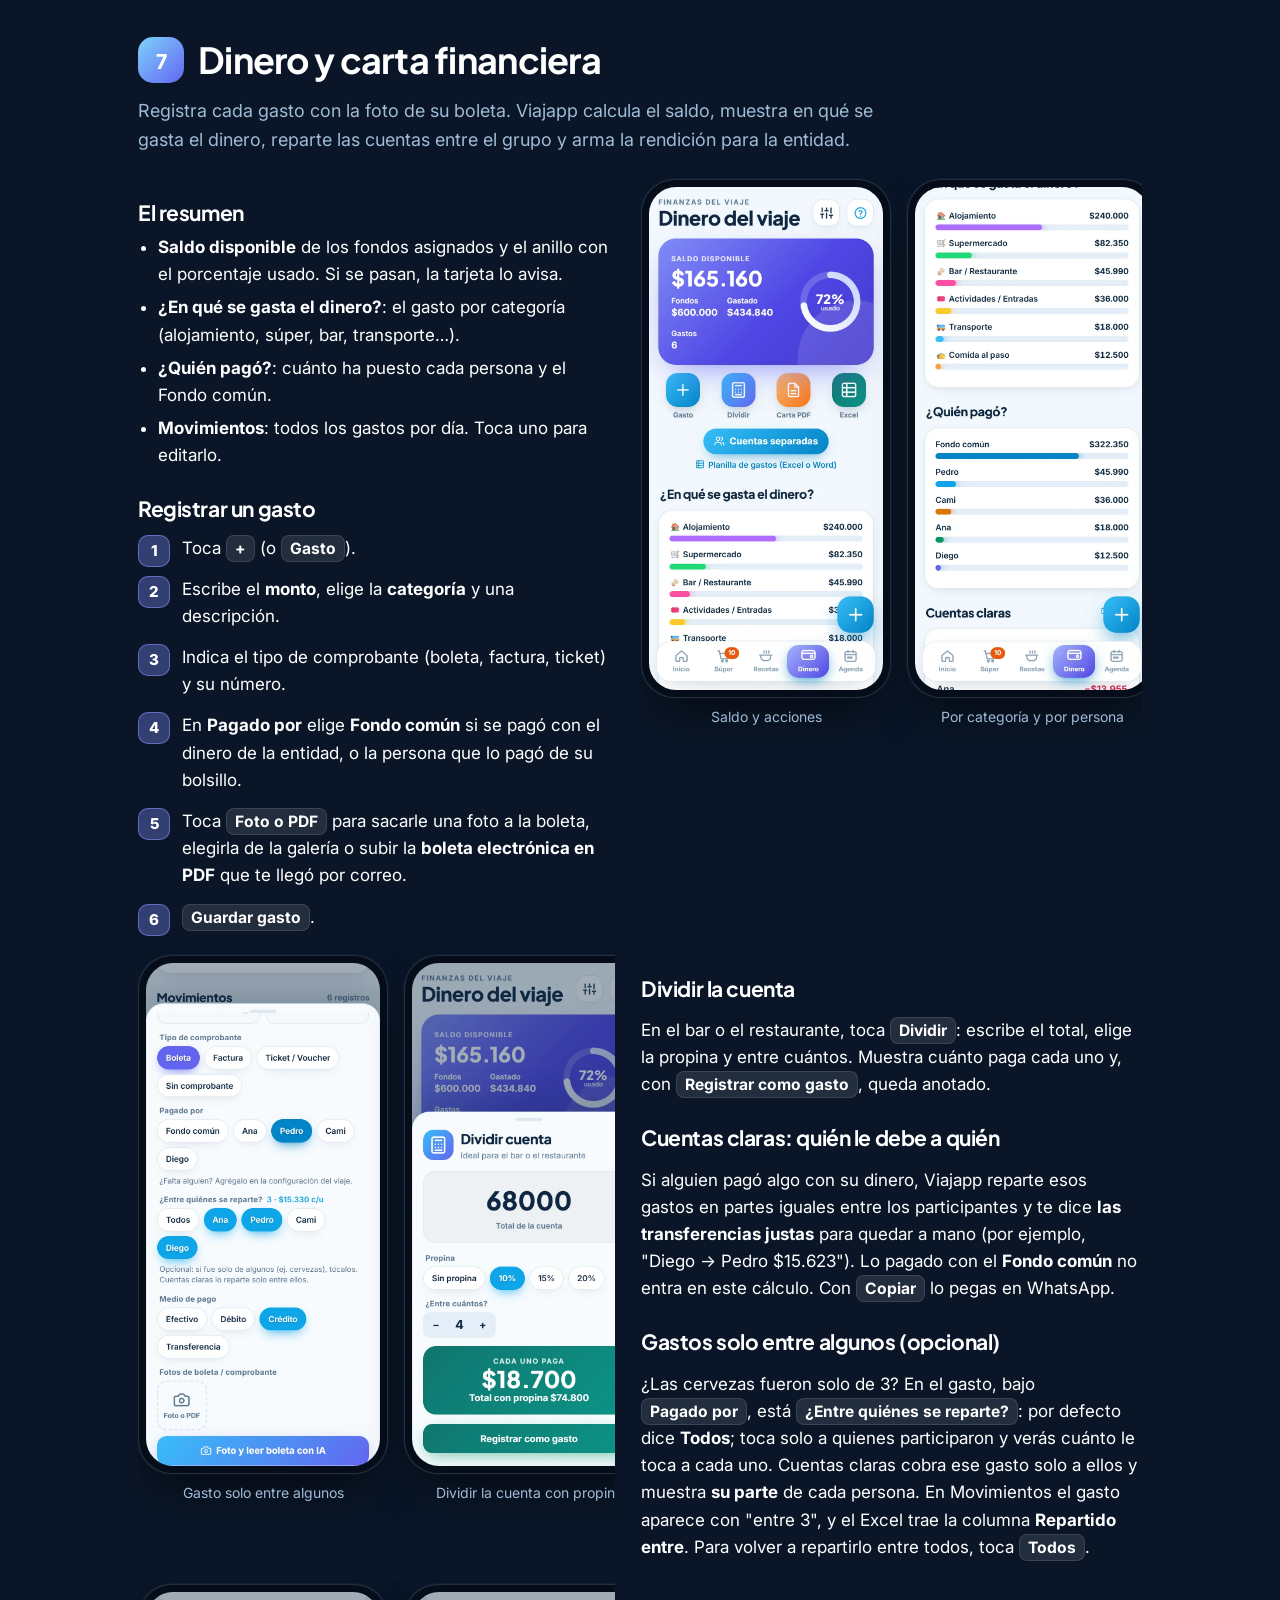
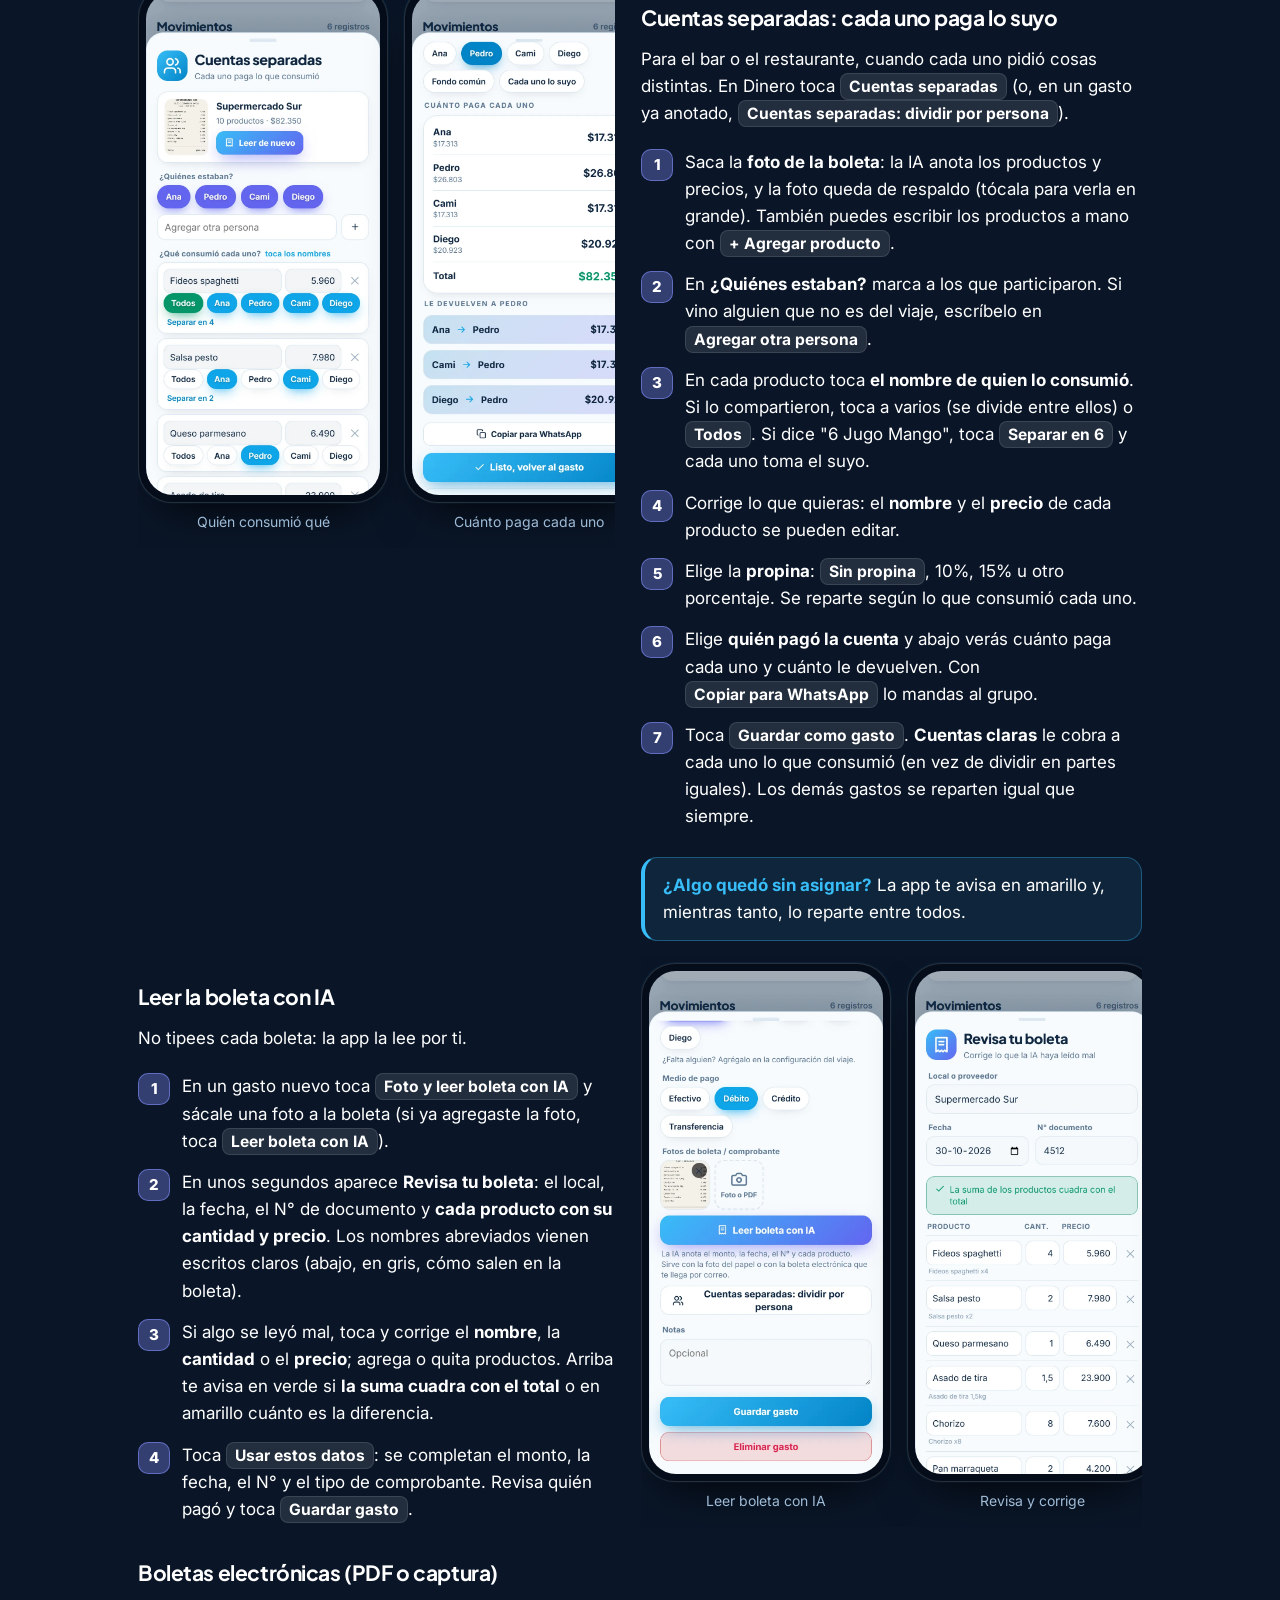
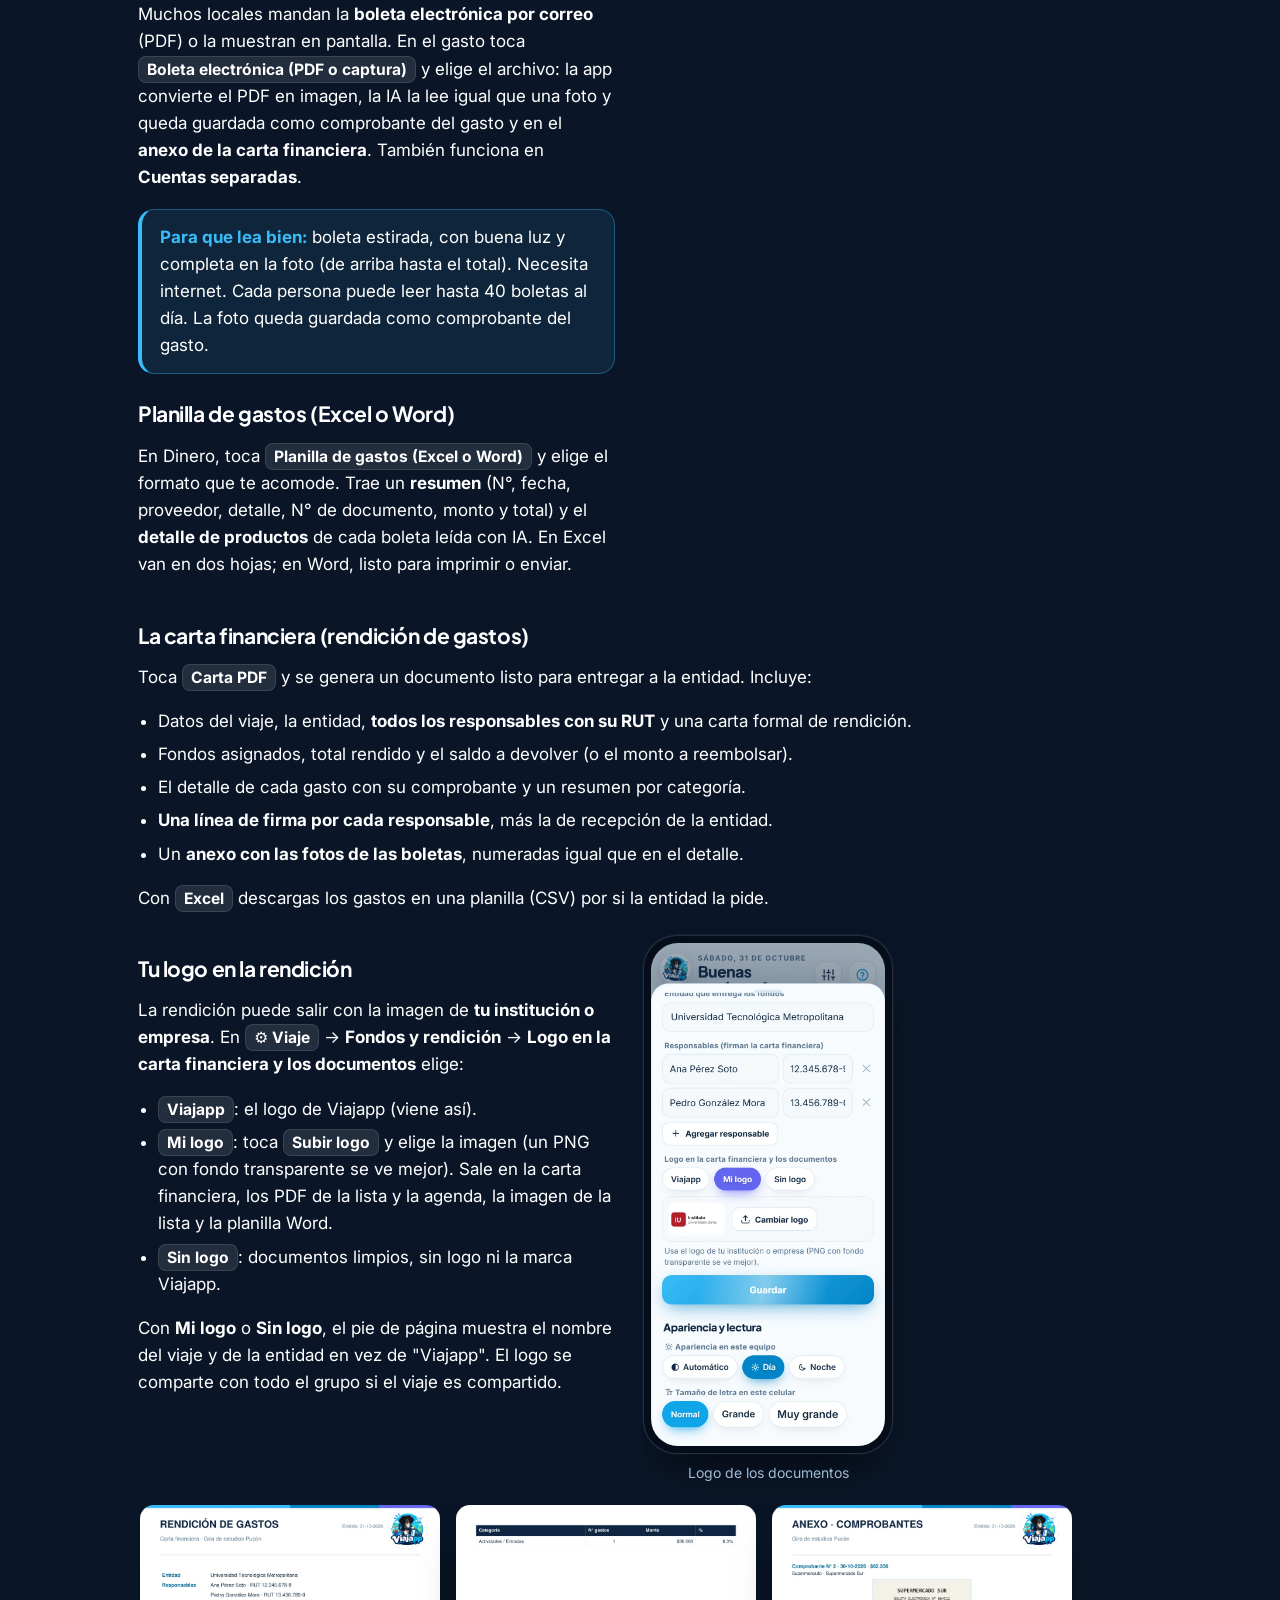
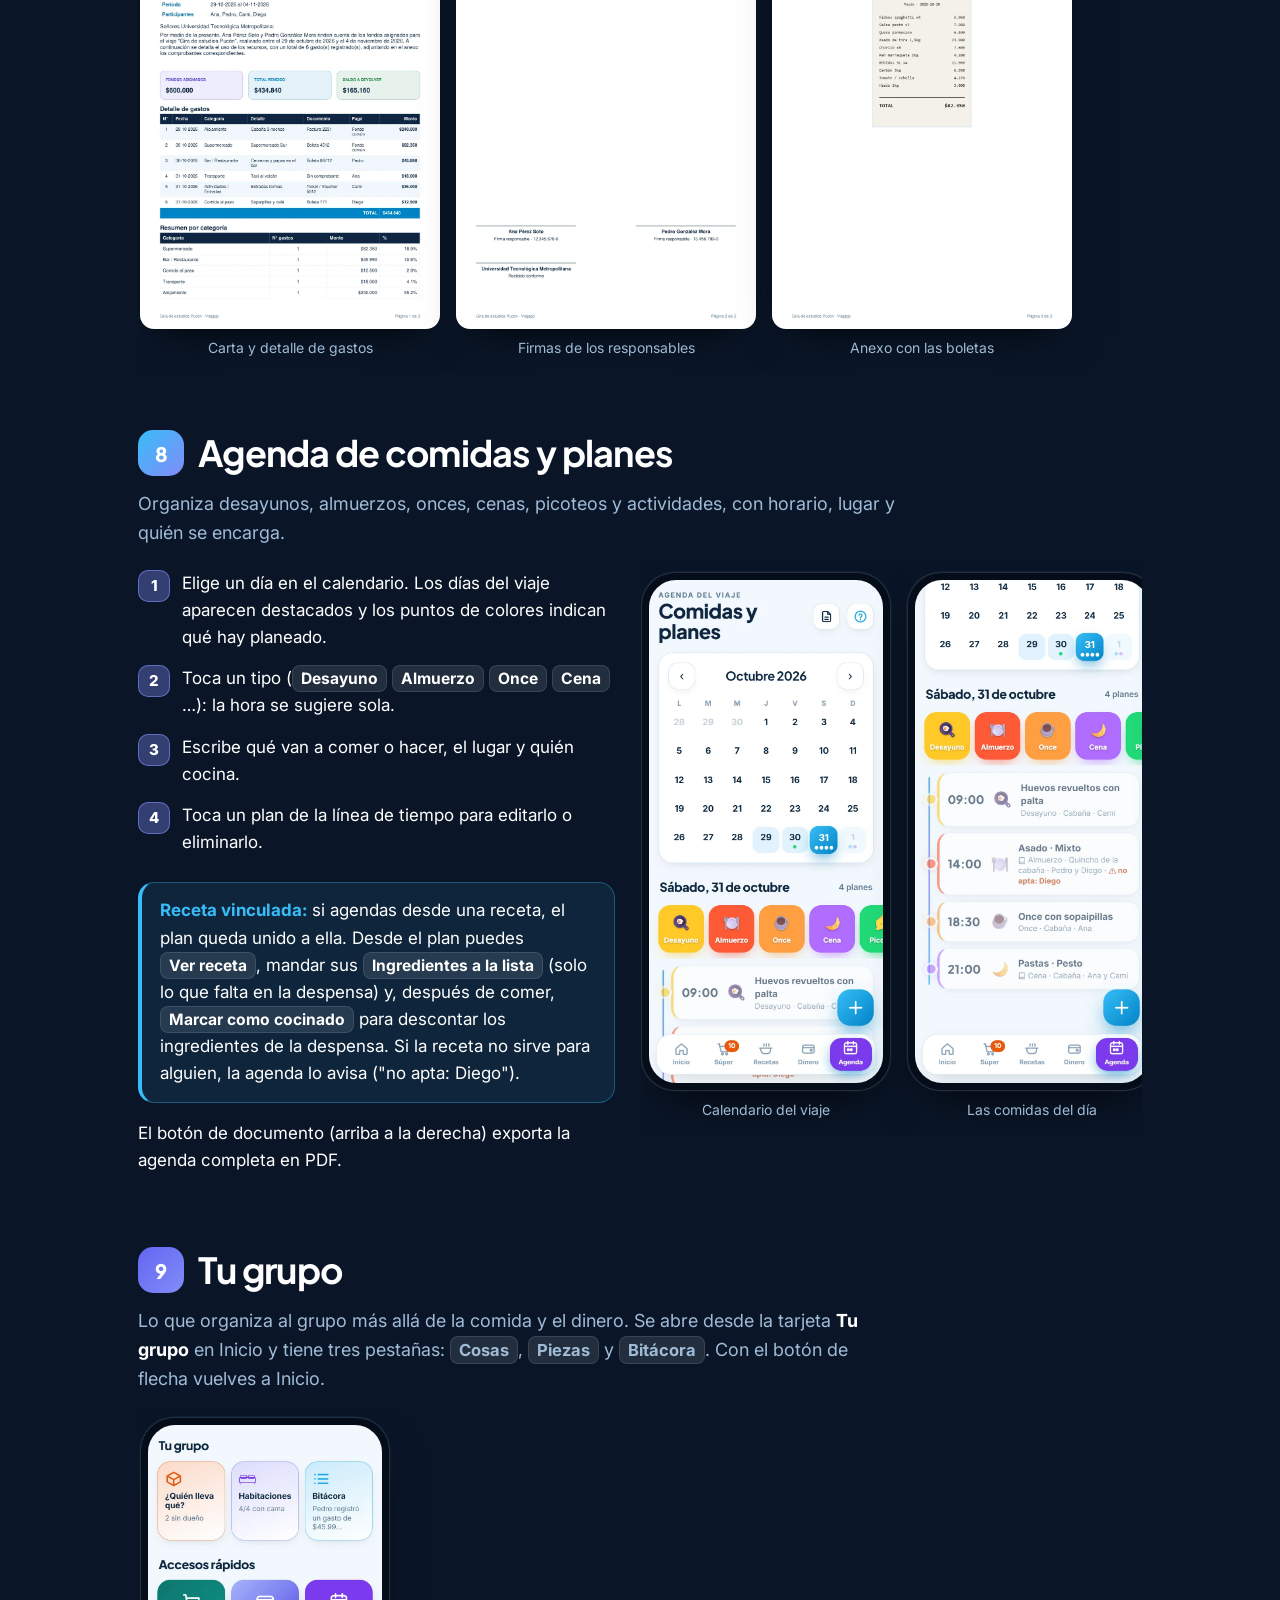
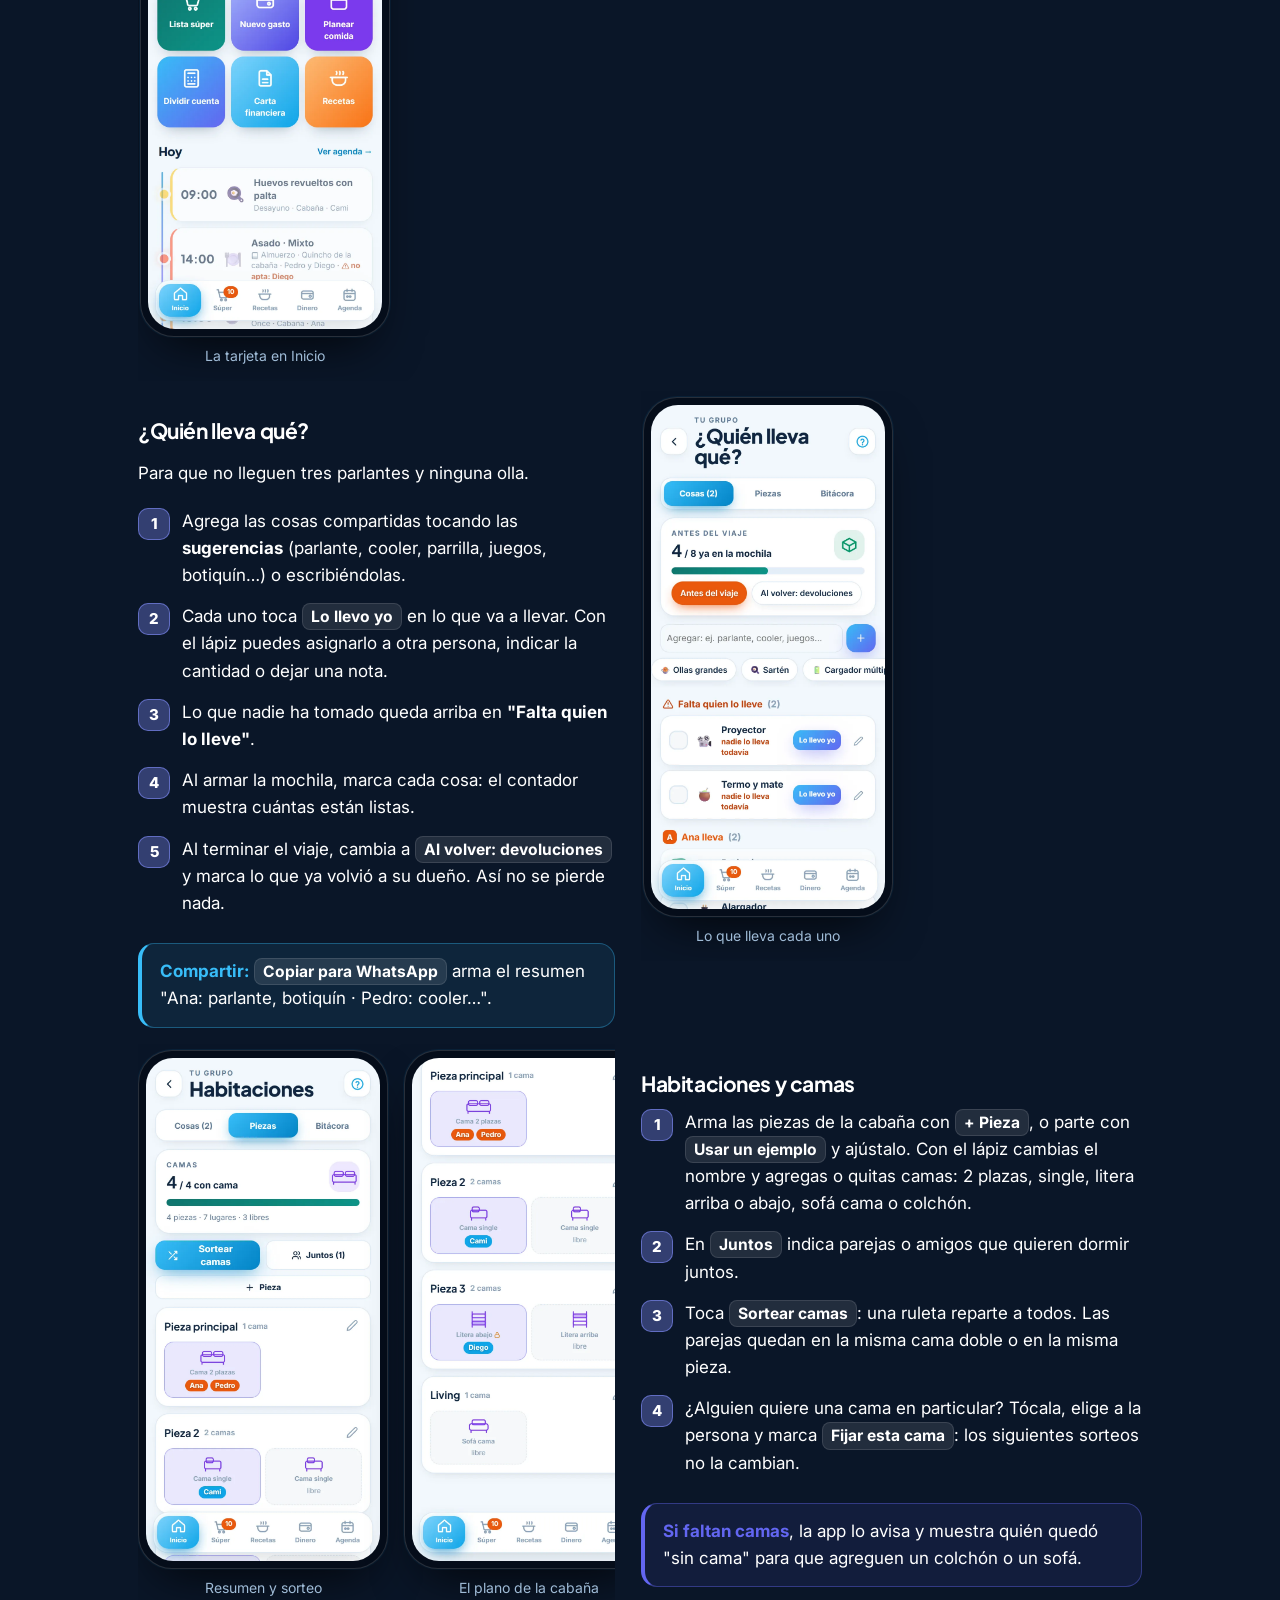
==== commit 4eebcbfe: "Dinero del viaje, boletas electrónicas en PDF y logo propio en la rendición - "Plata del viaje" pasa" ====
--- a/manual/index.html
+++ b/manual/index.html
@@ -154,7 +154,7 @@
         <ol class="steps">
           <li>En Inicio, toca el botón de ajustes (arriba a la derecha) o la tarjeta de tu viaje.</li>
           <li>Escribe el <b>nombre del viaje</b>, las <b>fechas</b> y los <b>participantes</b> separados por coma.</li>
-          <li>En <b>Fondos y rendición</b> anota cuánta plata les entregaron, la moneda y la <b>entidad</b> que entrega los fondos.</li>
+          <li>En <b>Fondos y rendición</b> anota cuánto dinero les entregaron, la moneda y la <b>entidad</b> que entrega los fondos.</li>
           <li>Agrega a los <b>responsables</b> con su RUT. Puedes sumar todos los que necesites con <span class="ui">+ Agregar responsable</span>: cada uno tendrá su línea de firma en la carta financiera.</li>
           <li>Si alguien es vegetariano, celíaco o tiene alguna alergia, toca <span class="ui">Dietas y alergias</span> (ver la sección <a href="#dietas">Dietas y alergias</a>).</li>
           <li>Toca <span class="ui">Guardar</span>.</li>
@@ -348,13 +348,13 @@
   <!-- 7. Dinero -->
   <section id="dinero">
     <div class="sec-head"><span class="sec-num" style="--c:linear-gradient(135deg,#7dd3fc,#6366f1)">7</span><h2>Dinero y carta financiera</h2></div>
-    <p class="lead">Registra cada gasto con la foto de su boleta. Viajapp calcula el saldo, muestra en qué se va la plata, reparte las cuentas entre el grupo y arma la rendición para la entidad.</p>
+    <p class="lead">Registra cada gasto con la foto de su boleta. Viajapp calcula el saldo, muestra en qué se gasta el dinero, reparte las cuentas entre el grupo y arma la rendición para la entidad.</p>
     <div class="split">
       <div>
         <h3>El resumen</h3>
         <ul class="dots">
           <li><b>Saldo disponible</b> de los fondos asignados y el anillo con el porcentaje usado. Si se pasan, la tarjeta lo avisa.</li>
-          <li><b>¿En qué se va la plata?</b>: el gasto por categoría (alojamiento, súper, bar, transporte…).</li>
+          <li><b>¿En qué se gasta el dinero?</b>: el gasto por categoría (alojamiento, súper, bar, transporte…).</li>
           <li><b>¿Quién pagó?</b>: cuánto ha puesto cada persona y el Fondo común.</li>
           <li><b>Movimientos</b>: todos los gastos por día. Toca uno para editarlo.</li>
         </ul>
@@ -363,8 +363,8 @@
           <li>Toca <span class="ui">+</span> (o <span class="ui">Gasto</span>).</li>
           <li>Escribe el <b>monto</b>, elige la <b>categoría</b> y una descripción.</li>
           <li>Indica el tipo de comprobante (boleta, factura, ticket) y su número.</li>
-          <li>En <b>Pagado por</b> elige <b>Fondo común</b> si se pagó con la plata de la entidad, o la persona que lo pagó de su bolsillo.</li>
-          <li>Toca <span class="ui">Agregar foto</span> para sacarle una foto a la boleta o elegirla de la galería.</li>
+          <li>En <b>Pagado por</b> elige <b>Fondo común</b> si se pagó con el dinero de la entidad, o la persona que lo pagó de su bolsillo.</li>
+          <li>Toca <span class="ui">Foto o PDF</span> para sacarle una foto a la boleta, elegirla de la galería o subir la <b>boleta electrónica en PDF</b> que te llegó por correo.</li>
           <li><span class="ui">Guardar gasto</span>.</li>
         </ol>
       </div>
@@ -381,7 +381,7 @@
         <h3>Dividir la cuenta</h3>
         <p>En el bar o el restaurante, toca <span class="ui">Dividir</span>: escribe el total, elige la propina y entre cuántos. Muestra cuánto paga cada uno y, con <span class="ui">Registrar como gasto</span>, queda anotado.</p>
         <h3>Cuentas claras: quién le debe a quién</h3>
-        <p>Si alguien pagó algo con su plata, Viajapp reparte esos gastos en partes iguales entre los participantes y te dice <b>las transferencias justas</b> para quedar a mano (por ejemplo, "Diego → Pedro $15.623"). Lo pagado con el <b>Fondo común</b> no entra en este cálculo. Con <span class="ui">Copiar</span> lo pegas en WhatsApp.</p>
+        <p>Si alguien pagó algo con su dinero, Viajapp reparte esos gastos en partes iguales entre los participantes y te dice <b>las transferencias justas</b> para quedar a mano (por ejemplo, "Diego → Pedro $15.623"). Lo pagado con el <b>Fondo común</b> no entra en este cálculo. Con <span class="ui">Copiar</span> lo pegas en WhatsApp.</p>
         <h3>Gastos solo entre algunos (opcional)</h3>
         <p>¿Las cervezas fueron solo de 3? En el gasto, bajo <span class="ui">Pagado por</span>, está <span class="ui">¿Entre quiénes se reparte?</span>: por defecto dice <b>Todos</b>; toca solo a quienes participaron y verás cuánto le toca a cada uno. Cuentas claras cobra ese gasto solo a ellos y muestra <b>su parte</b> de cada persona. En Movimientos el gasto aparece con "entre 3", y el Excel trae la columna <b>Repartido entre</b>. Para volver a repartirlo entre todos, toca <span class="ui">Todos</span>.</p>
       </div>
@@ -423,6 +423,8 @@
           <li>Si algo se leyó mal, toca y corrige el <b>nombre</b>, la <b>cantidad</b> o el <b>precio</b>; agrega o quita productos. Arriba te avisa en verde si <b>la suma cuadra con el total</b> o en amarillo cuánto es la diferencia.</li>
           <li>Toca <span class="ui">Usar estos datos</span>: se completan el monto, la fecha, el N° y el tipo de comprobante. Revisa quién pagó y toca <span class="ui">Guardar gasto</span>.</li>
         </ol>
+        <h3>Boletas electrónicas (PDF o captura)</h3>
+        <p>Muchos locales mandan la <b>boleta electrónica por correo</b> (PDF) o la muestran en pantalla. En el gasto toca <span class="ui">Boleta electrónica (PDF o captura)</span> y elige el archivo: la app convierte el PDF en imagen, la IA la lee igual que una foto y queda guardada como comprobante del gasto y en el <b>anexo de la carta financiera</b>. También funciona en <b>Cuentas separadas</b>.</p>
         <div class="tip"><b>Para que lea bien:</b> boleta estirada, con buena luz y completa en la foto (de arriba hasta el total). Necesita internet. Cada persona puede leer hasta 40 boletas al día. La foto queda guardada como comprobante del gasto.</div>
         <h3>Planilla de gastos (Excel o Word)</h3>
         <p>En Dinero, toca <span class="ui">Planilla de gastos (Excel o Word)</span> y elige el formato que te acomode. Trae un <b>resumen</b> (N°, fecha, proveedor, detalle, N° de documento, monto y total) y el <b>detalle de productos</b> de cada boleta leída con IA. En Excel van en dos hojas; en Word, listo para imprimir o enviar.</p>
@@ -445,6 +447,21 @@
       <li>Un <b>anexo con las fotos de las boletas</b>, numeradas igual que en el detalle.</li>
     </ul>
     <p>Con <span class="ui">Excel</span> descargas los gastos en una planilla (CSV) por si la entidad la pide.</p>
+    <div class="split">
+      <div>
+        <h3>Tu logo en la rendición</h3>
+        <p>La rendición puede salir con la imagen de <b>tu institución o empresa</b>. En <span class="ui">⚙️ Viaje</span> → <b>Fondos y rendición</b> → <b>Logo en la carta financiera y los documentos</b> elige:</p>
+        <ul class="dots">
+          <li><span class="ui">Viajapp</span>: el logo de Viajapp (viene así).</li>
+          <li><span class="ui">Mi logo</span>: toca <span class="ui">Subir logo</span> y elige la imagen (un PNG con fondo transparente se ve mejor). Sale en la carta financiera, los PDF de la lista y la agenda, la imagen de la lista y la planilla Word.</li>
+          <li><span class="ui">Sin logo</span>: documentos limpios, sin logo ni la marca Viajapp.</li>
+        </ul>
+        <p>Con <b>Mi logo</b> o <b>Sin logo</b>, el pie de página muestra el nombre del viaje y de la entidad en vez de "Viajapp". El logo se comparte con todo el grupo si el viaje es compartido.</p>
+      </div>
+      <div class="shots">
+        <figure><span class="phone"><img loading="lazy" src="img/45-logo-propio.webp" alt="Elegir el logo de la carta financiera: Viajapp, Mi logo o Sin logo"></span><figcaption>Logo de los documentos</figcaption></figure>
+      </div>
+    </div>
     <div class="shots wide">
       <figure class="doc"><img loading="lazy" src="img/export-carta-1.webp" alt="Página 1 de la carta financiera"><figcaption>Carta y detalle de gastos</figcaption></figure>
       <figure class="doc"><img loading="lazy" src="img/export-carta-2.webp" alt="Página 2 de la carta financiera"><figcaption>Firmas de los responsables</figcaption></figure>
@@ -478,7 +495,7 @@
   <!-- Tu grupo -->
   <section id="grupo">
     <div class="sec-head"><span class="sec-num" style="--c:linear-gradient(135deg,#6366f1,#818cf8)">9</span><h2>Tu grupo</h2></div>
-    <p class="lead">Lo que organiza al grupo más allá de la comida y la plata. Se abre desde la tarjeta <b>Tu grupo</b> en Inicio y tiene tres pestañas: <span class="ui">Cosas</span>, <span class="ui">Piezas</span> y <span class="ui">Bitácora</span>. Con el botón de flecha vuelves a Inicio.</p>
+    <p class="lead">Lo que organiza al grupo más allá de la comida y el dinero. Se abre desde la tarjeta <b>Tu grupo</b> en Inicio y tiene tres pestañas: <span class="ui">Cosas</span>, <span class="ui">Piezas</span> y <span class="ui">Bitácora</span>. Con el botón de flecha vuelves a Inicio.</p>
     <div class="shots" style="margin-bottom:10px">
       <figure><span class="phone"><img loading="lazy" src="img/26-grupo-inicio.webp" alt="Tarjeta Tu grupo en Inicio"></span><figcaption>La tarjeta en Inicio</figcaption></figure>
     </div>
@@ -585,8 +602,10 @@
     <details><summary>¿Necesito internet para usar Viajapp?</summary><p>No. Una vez abierta (o instalada), funciona sin conexión. Solo necesitas internet para crear o unirte a un viaje compartido; después los cambios se sincronizan cuando vuelve la señal.</p></details>
     <details><summary>¿Se pierden mis datos si cierro la app?</summary><p>No, todo se guarda al instante en tu celular. Si estás en un viaje compartido, además queda respaldado en la nube para todo el grupo. Si vas a borrar la app o cambiar de celular sin viaje compartido, haz antes un Respaldo.</p></details>
     <details><summary>¿Cómo agrego a alguien que no aparece en "Pagado por"?</summary><p>Agrégalo en Participantes, dentro de la hoja del viaje (botón de ajustes en Inicio), separado por coma.</p></details>
-    <details><summary>¿Qué diferencia hay entre "Fondo común" y una persona?</summary><p>"Fondo común" es la plata que entregó la entidad: se descuenta del saldo pero no entra en Cuentas claras. Si una persona paga de su bolsillo, ese gasto se reparte entre todos (o solo entre quienes elijas en "¿Entre quiénes se reparte?") para calcular quién le debe a quién.</p></details>
+    <details><summary>¿Qué diferencia hay entre "Fondo común" y una persona?</summary><p>"Fondo común" es el dinero que entregó la entidad: se descuenta del saldo pero no entra en Cuentas claras. Si una persona paga de su bolsillo, ese gasto se reparte entre todos (o solo entre quienes elijas en "¿Entre quiénes se reparte?") para calcular quién le debe a quién.</p></details>
     <details><summary>Algo lo compraron solo algunos, ¿cómo lo anoto?</summary><p>Registra el gasto normal y, en "¿Entre quiénes se reparte?", toca solo a esas personas. Cuentas claras se lo cobra solo a ellas; al resto no le cuenta.</p></details>
+    <details><summary>¿Sirve la boleta electrónica que me llegó por correo?</summary><p>Sí. En el gasto toca "Boleta electrónica (PDF o captura)" y elige el PDF o la captura de pantalla. La IA la lee igual que una foto y queda como comprobante en el anexo de la carta. Si el PDF tiene varias páginas, se juntan las primeras 4 en una sola imagen.</p></details>
+    <details><summary>¿Puedo sacar la marca Viajapp de la carta financiera?</summary><p>Sí. En ⚙️ Viaje → "Logo en la carta financiera y los documentos" elige "Mi logo" para poner el de tu institución o empresa, o "Sin logo" para documentos sin marca.</p></details>
     <details><summary>¿Puedo poner más de un responsable en la carta financiera?</summary><p>Sí. En la hoja del viaje, en Responsables, toca "Agregar responsable" las veces que necesites. Todos aparecen en la carta con su RUT y su propia línea de firma.</p></details>
     <details><summary>Agregué una receta y las cantidades son muchas o pocas</summary><p>Las cantidades dependen de las personas elegidas. Cambia el número en "¿Para cuántas personas?" antes de agregar, o ajusta la cantidad después en Mi lista con los botones − y +.</p></details>
     <details><summary>¿La despensa se actualiza sola?</summary><p>Sí: suma lo que marcas como comprado y descuenta lo que cocinan cuando marcas un plan con receta como "cocinado". Lo que traigan de sus casas o lo que se use sin receta lo ajustas a mano con − y +.</p></details>
@@ -597,7 +616,7 @@
     <details><summary>Me uní con el QR pero no veo el viaje del grupo</summary><p>Revisa dos cosas. 1) Abre Viaje compartido y mira <b>Conectado a</b>: si dice otro viaje, abre de nuevo el enlace y toca "Cambiarme al viaje nuevo". 2) Si tienes la app instalada, el QR a veces se abre en otro navegador (el de la cámara o Safari en iPhone), que guarda sus datos aparte: copia el enlace, abre la app instalada y pégalo en "Enlace o código de invitación".</p></details>
     <details><summary>¿Qué diferencia hay entre "Dividir", "entre algunos" y "Cuentas separadas"?</summary><p><b>Dividir</b> calcula una cuenta en partes iguales con propina. <b>Entre algunos</b> reparte un gasto en partes iguales solo entre quienes participaron. <b>Cuentas separadas</b> cobra a cada uno exactamente lo que consumió, producto por producto, más su parte de la propina.</p></details>
     <details><summary>La IA leyó mal un precio de la boleta</summary><p>Pasa a veces con boletas arrugadas o borrosas. En "Revisa tu boleta" toca el precio y corrígelo; el aviso de arriba te dice si ya cuadra con el total. Si la foto salió muy mal, vuelve a sacarla con más luz y la boleta estirada.</p></details>
-    <details><summary>¿Leer boletas cuesta plata?</summary><p>No. Usa un servicio de IA gratuito con un límite diario (40 boletas por persona al día). Si un día se acaba, puedes anotar el gasto a mano como siempre.</p></details>
+    <details><summary>¿Leer boletas tiene costo?</summary><p>No. Usa un servicio de IA gratuito con un límite diario (40 boletas por persona al día). Si un día se acaba, puedes anotar el gasto a mano como siempre.</p></details>
     <details><summary>¿Cómo cambio entre tema claro y oscuro?</summary><p>Toca el botón <b>?</b> (arriba a la derecha) y en "Apariencia" elige Día, Noche o Automático. Automático usa el mismo modo que tu celular o computador.</p></details>
     <details><summary>En el computador las animaciones se ven con tirones</summary><p>Revisa que el navegador tenga activada la <b>aceleración por hardware</b>. En Chrome: escribe <code>chrome://settings/system</code>, activa "Usar aceleración de gráficos cuando esté disponible" y reinicia Chrome.</p></details>
     <details><summary>Las letras se ven muy chicas</summary><p>Toca el botón <b>?</b> arriba a la derecha y elige "Grande" o "Muy grande" en Tamaño de letra. Se guarda en tu celular.</p></details>
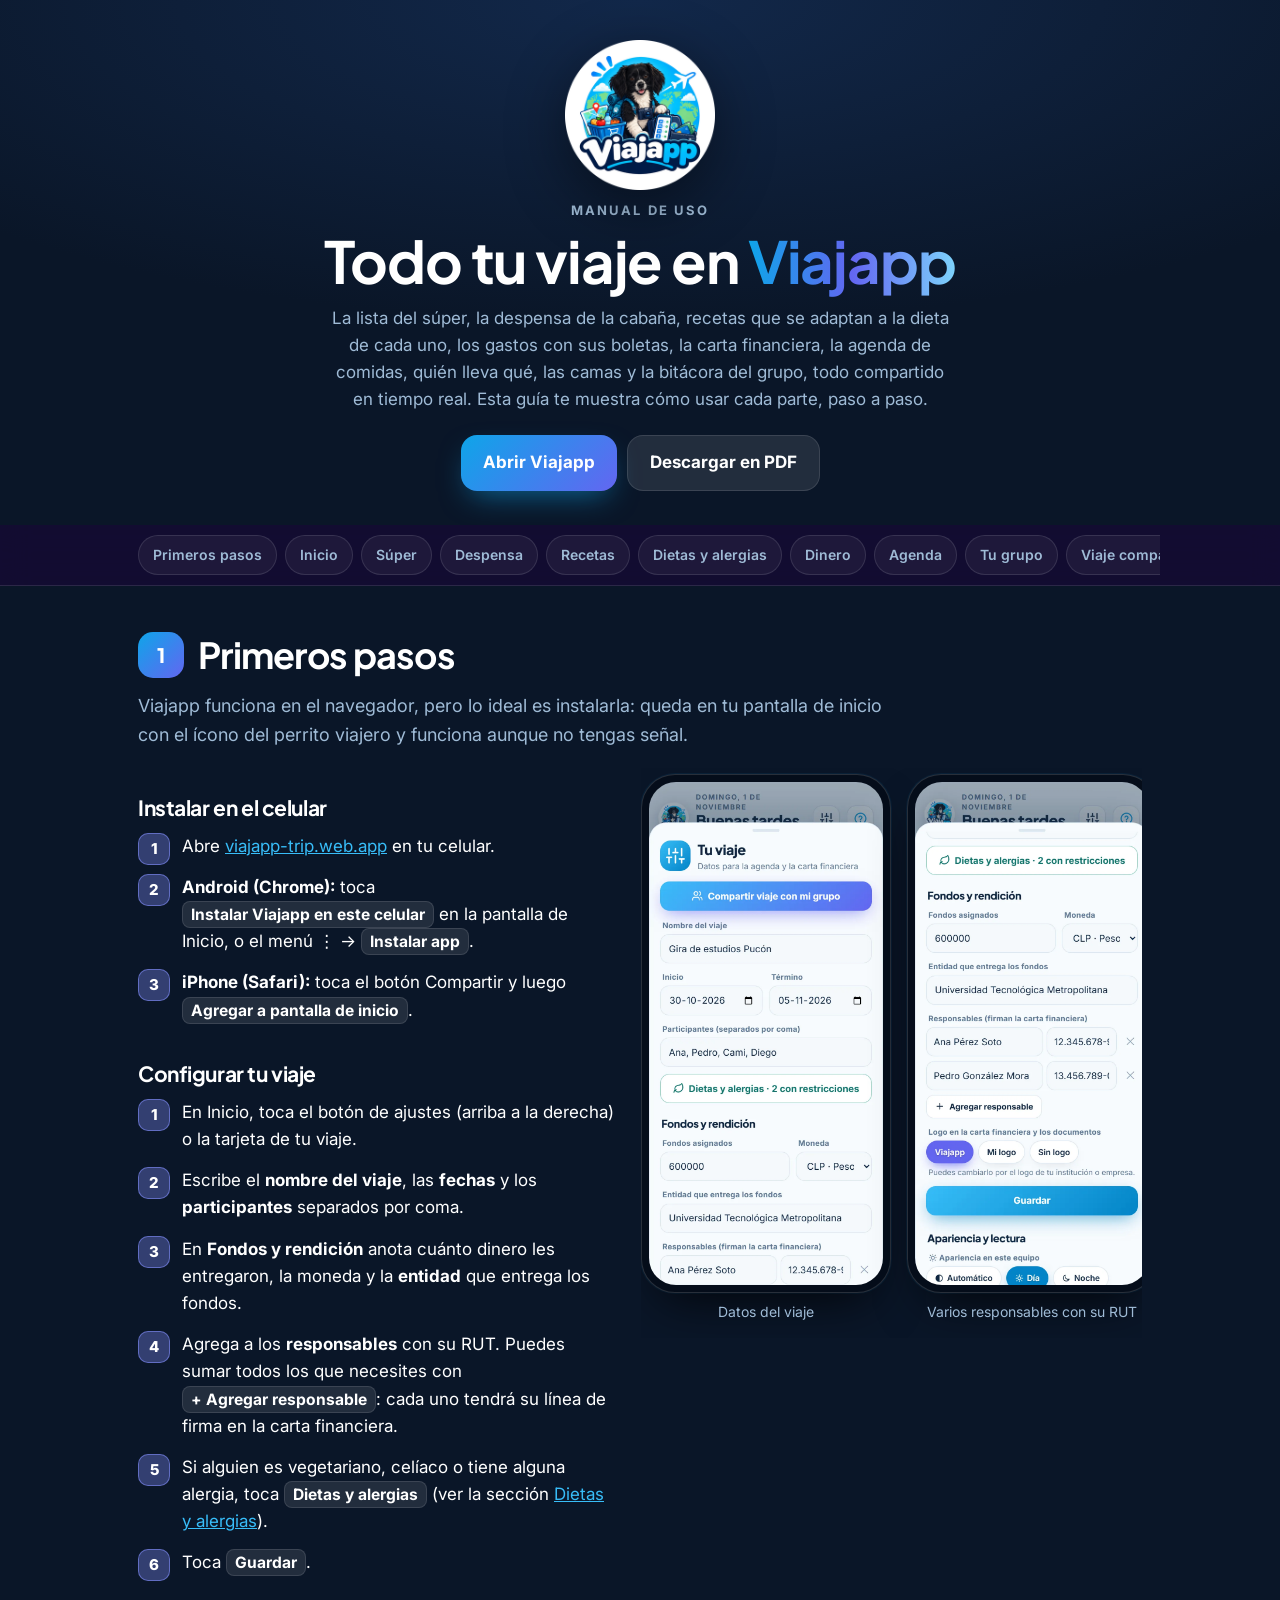
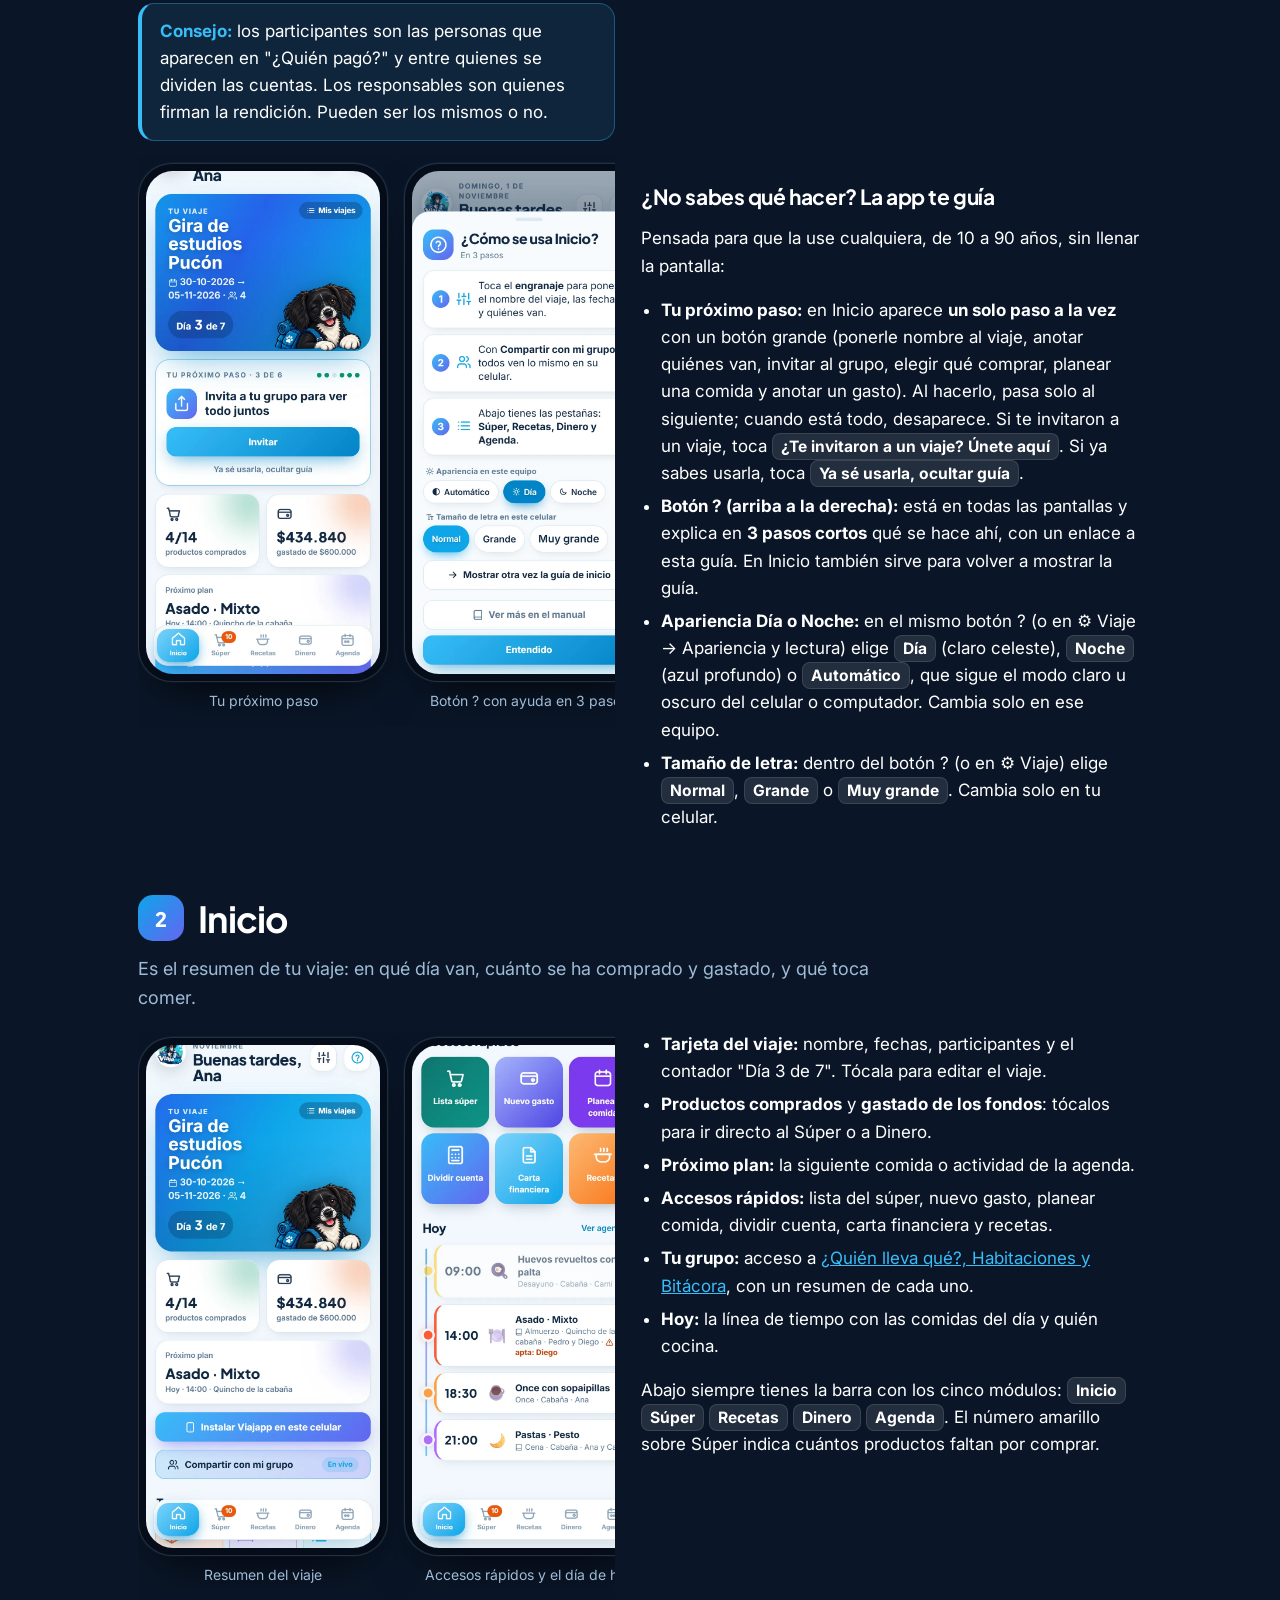
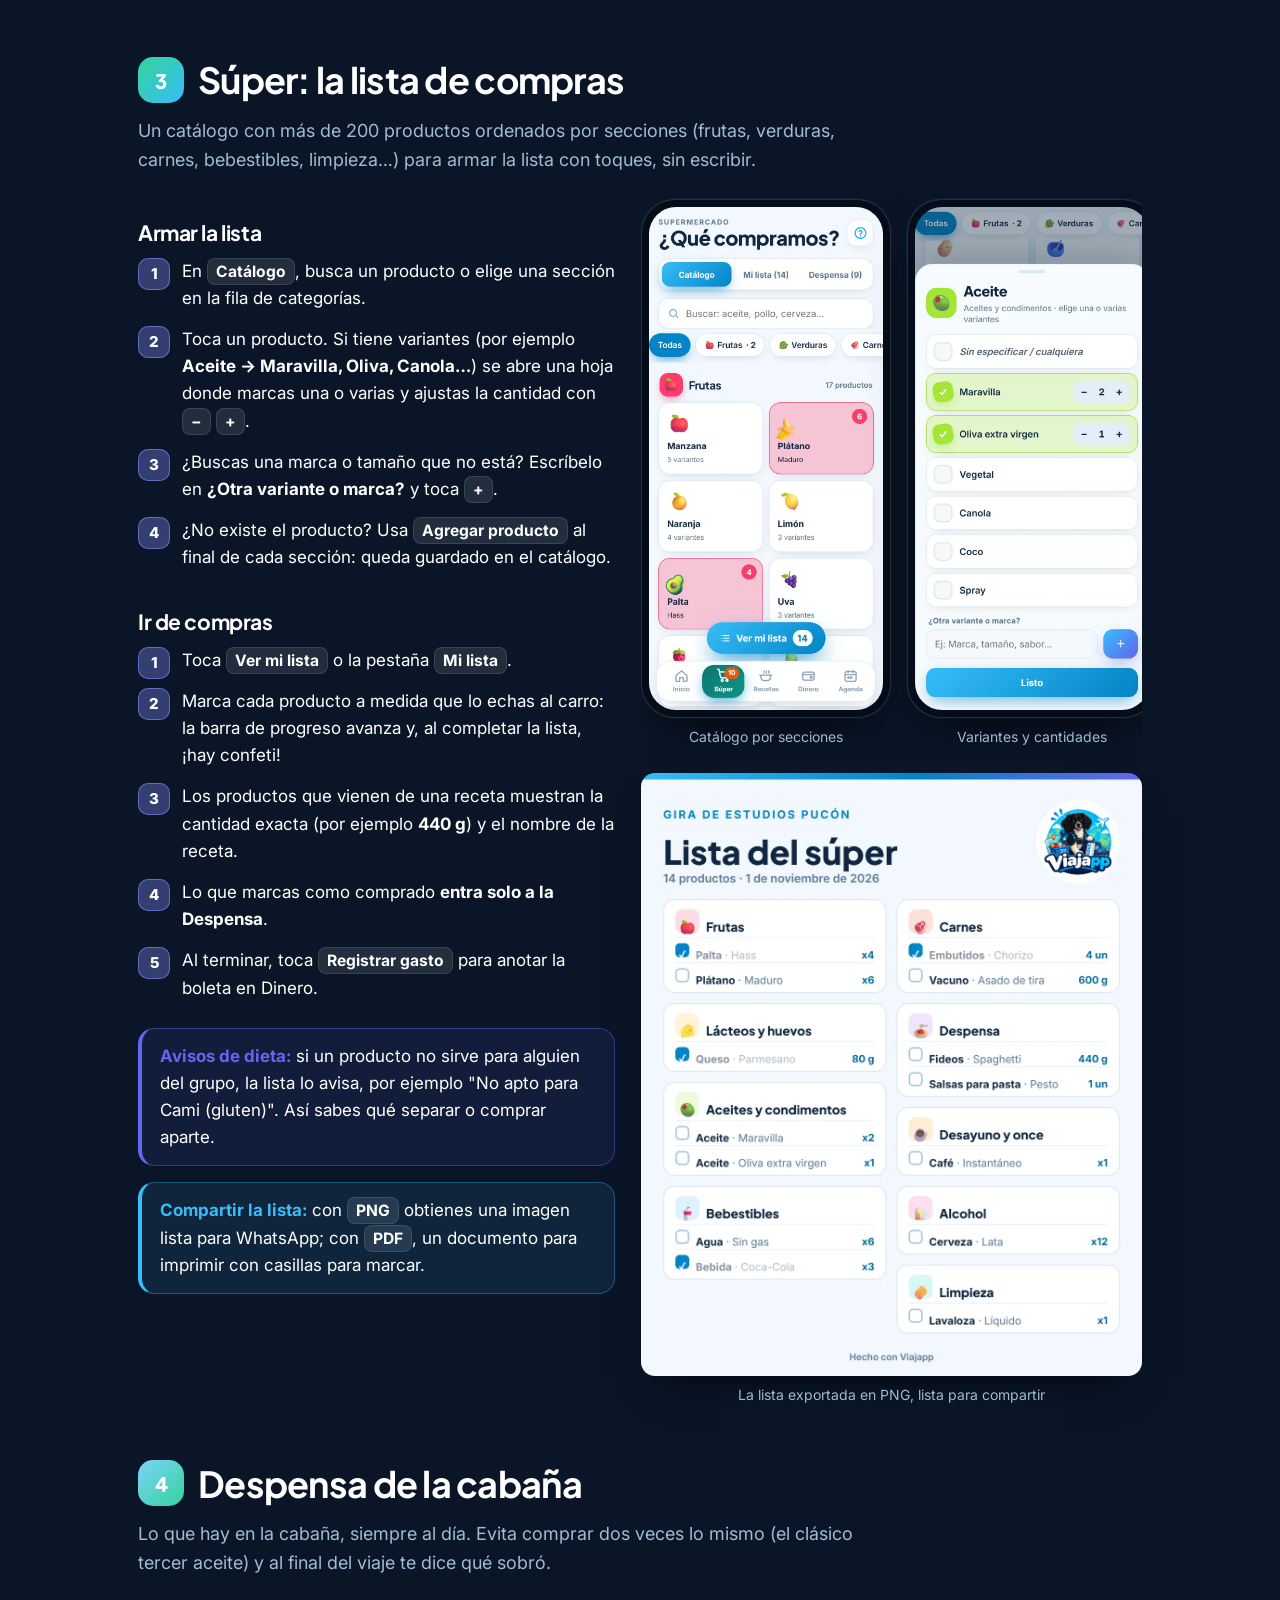
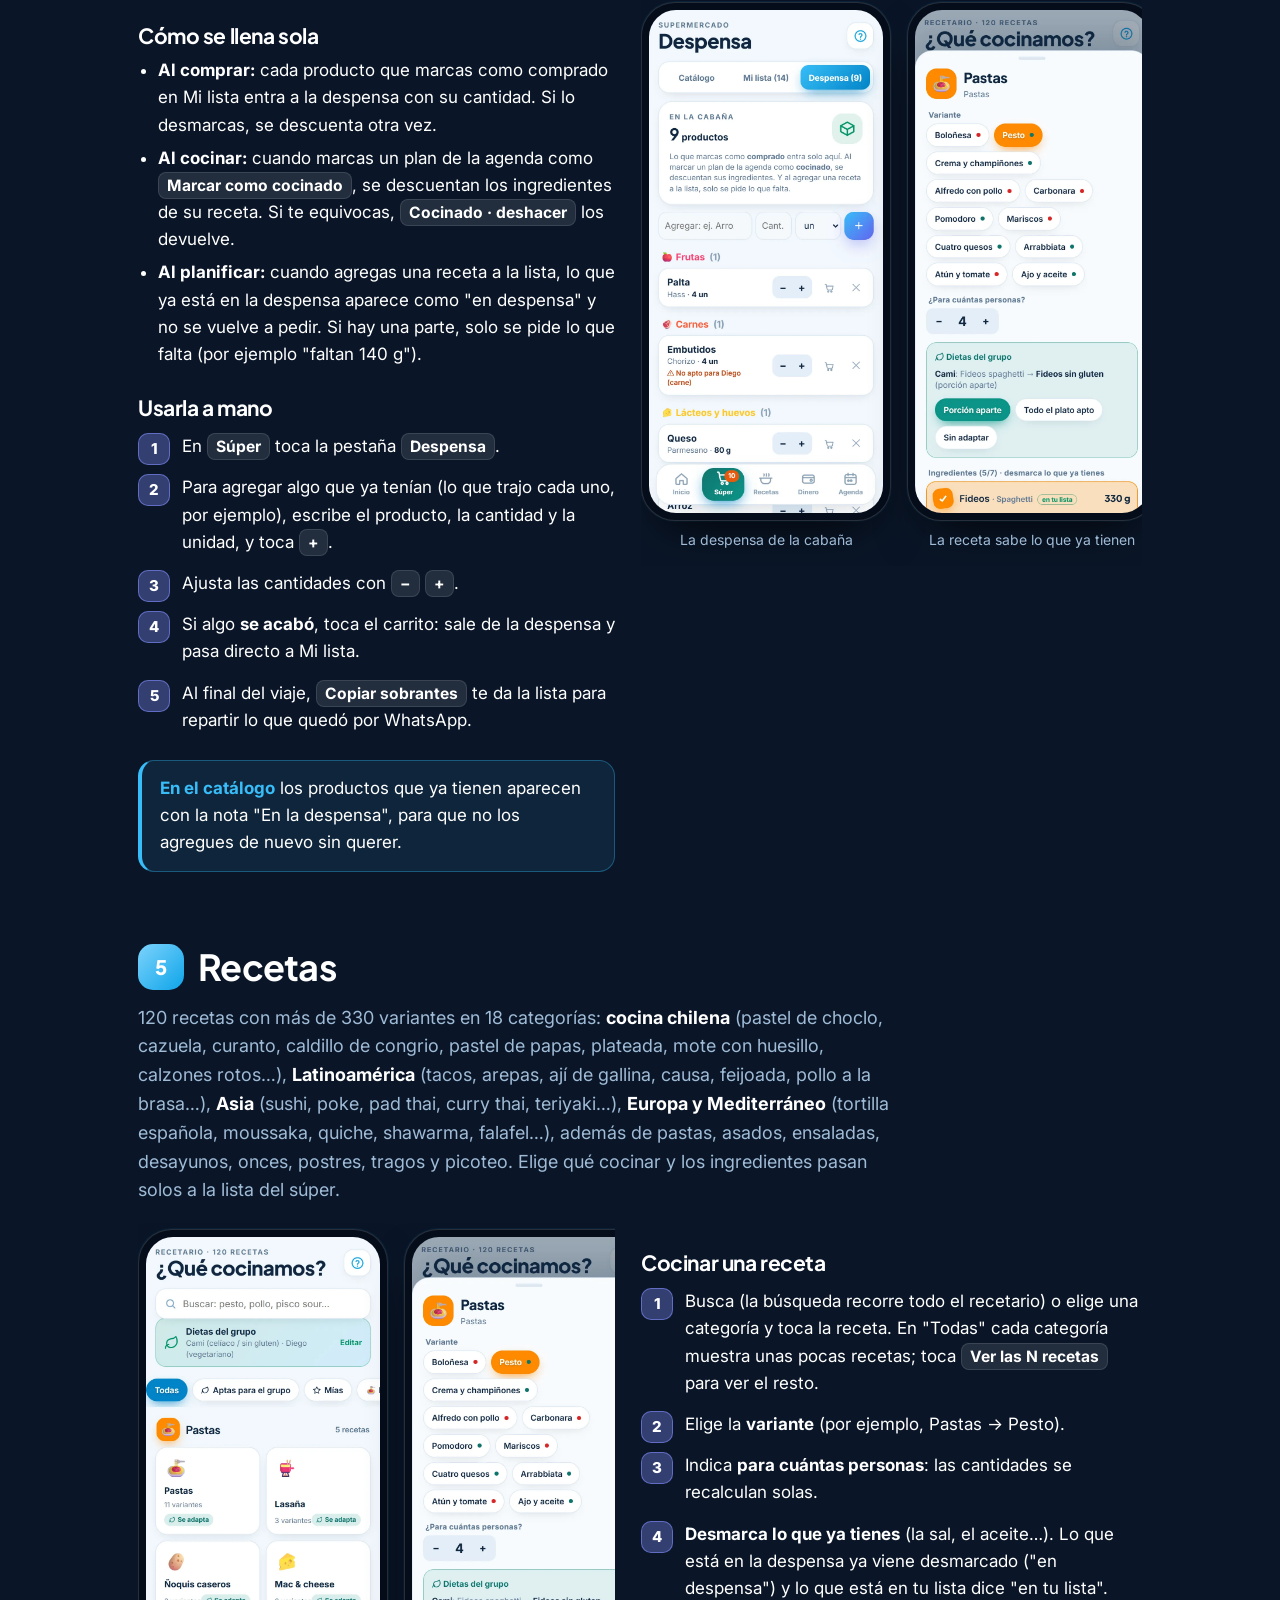
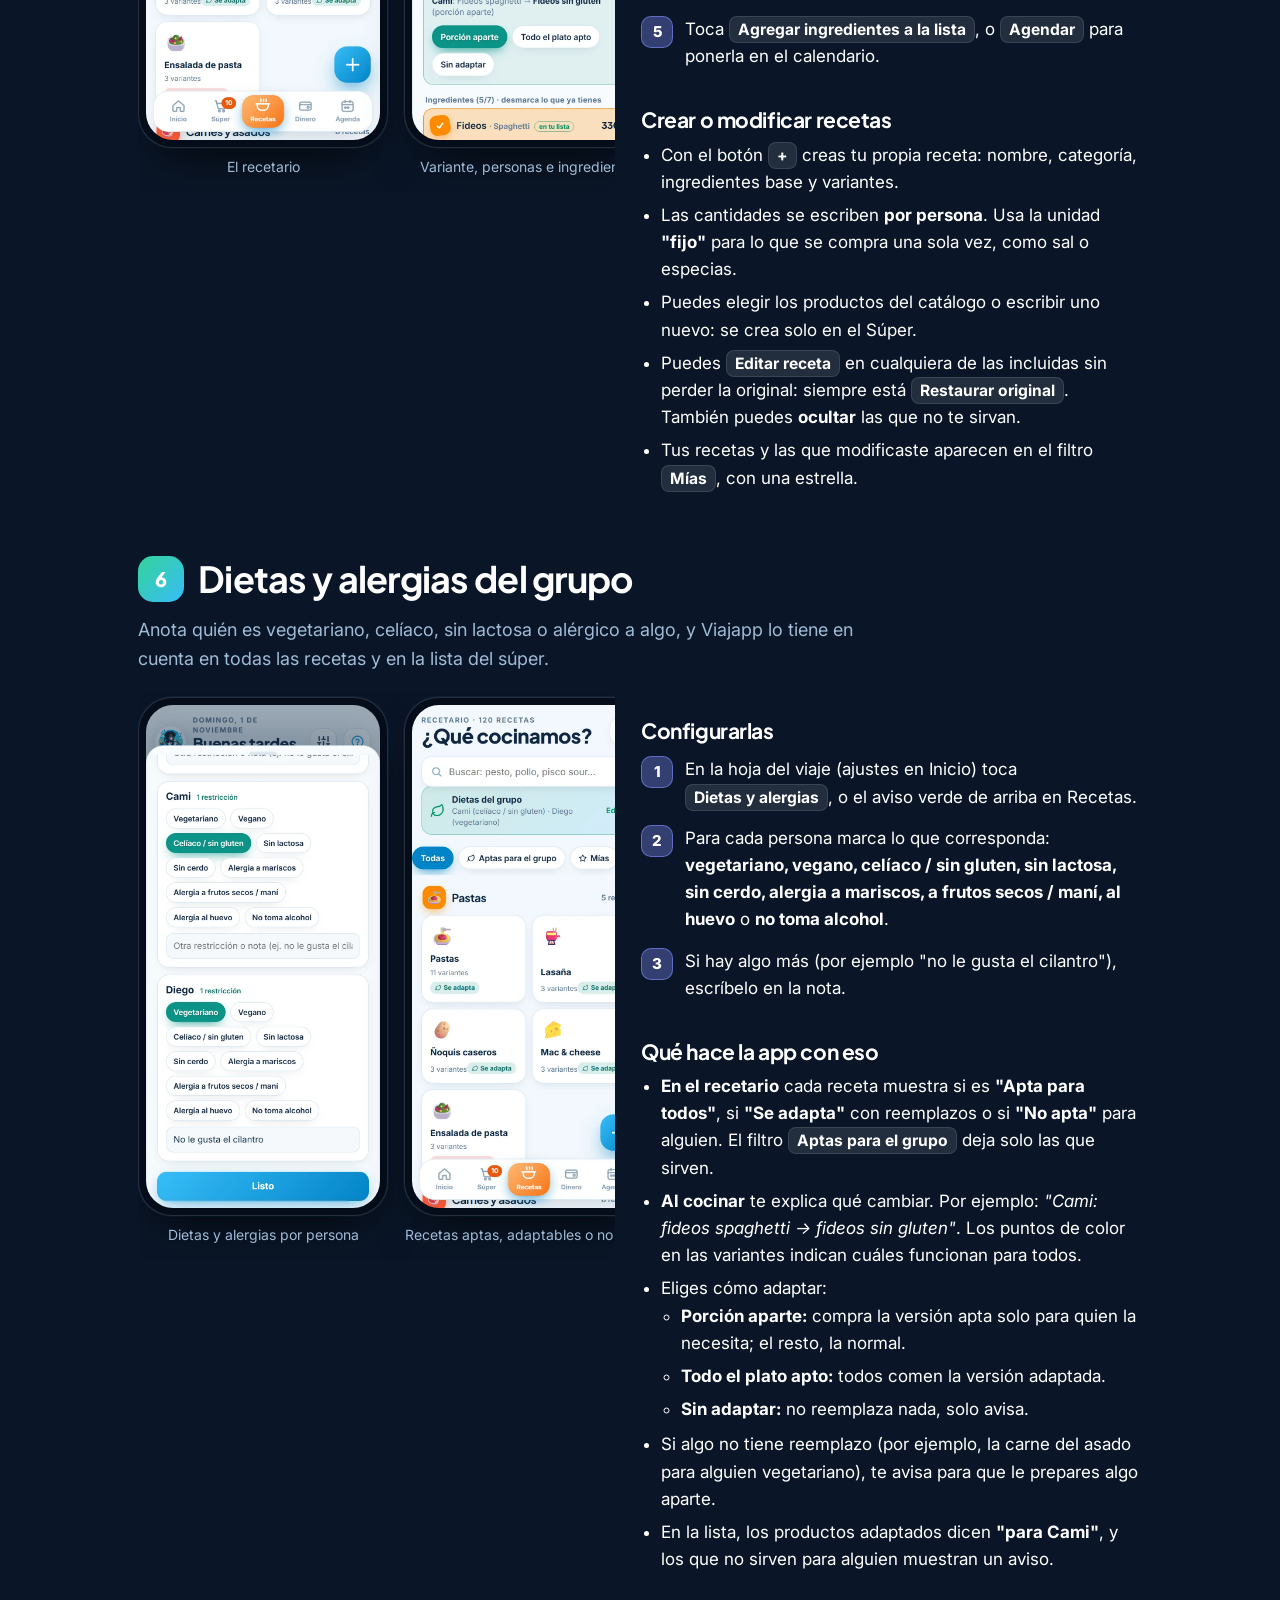
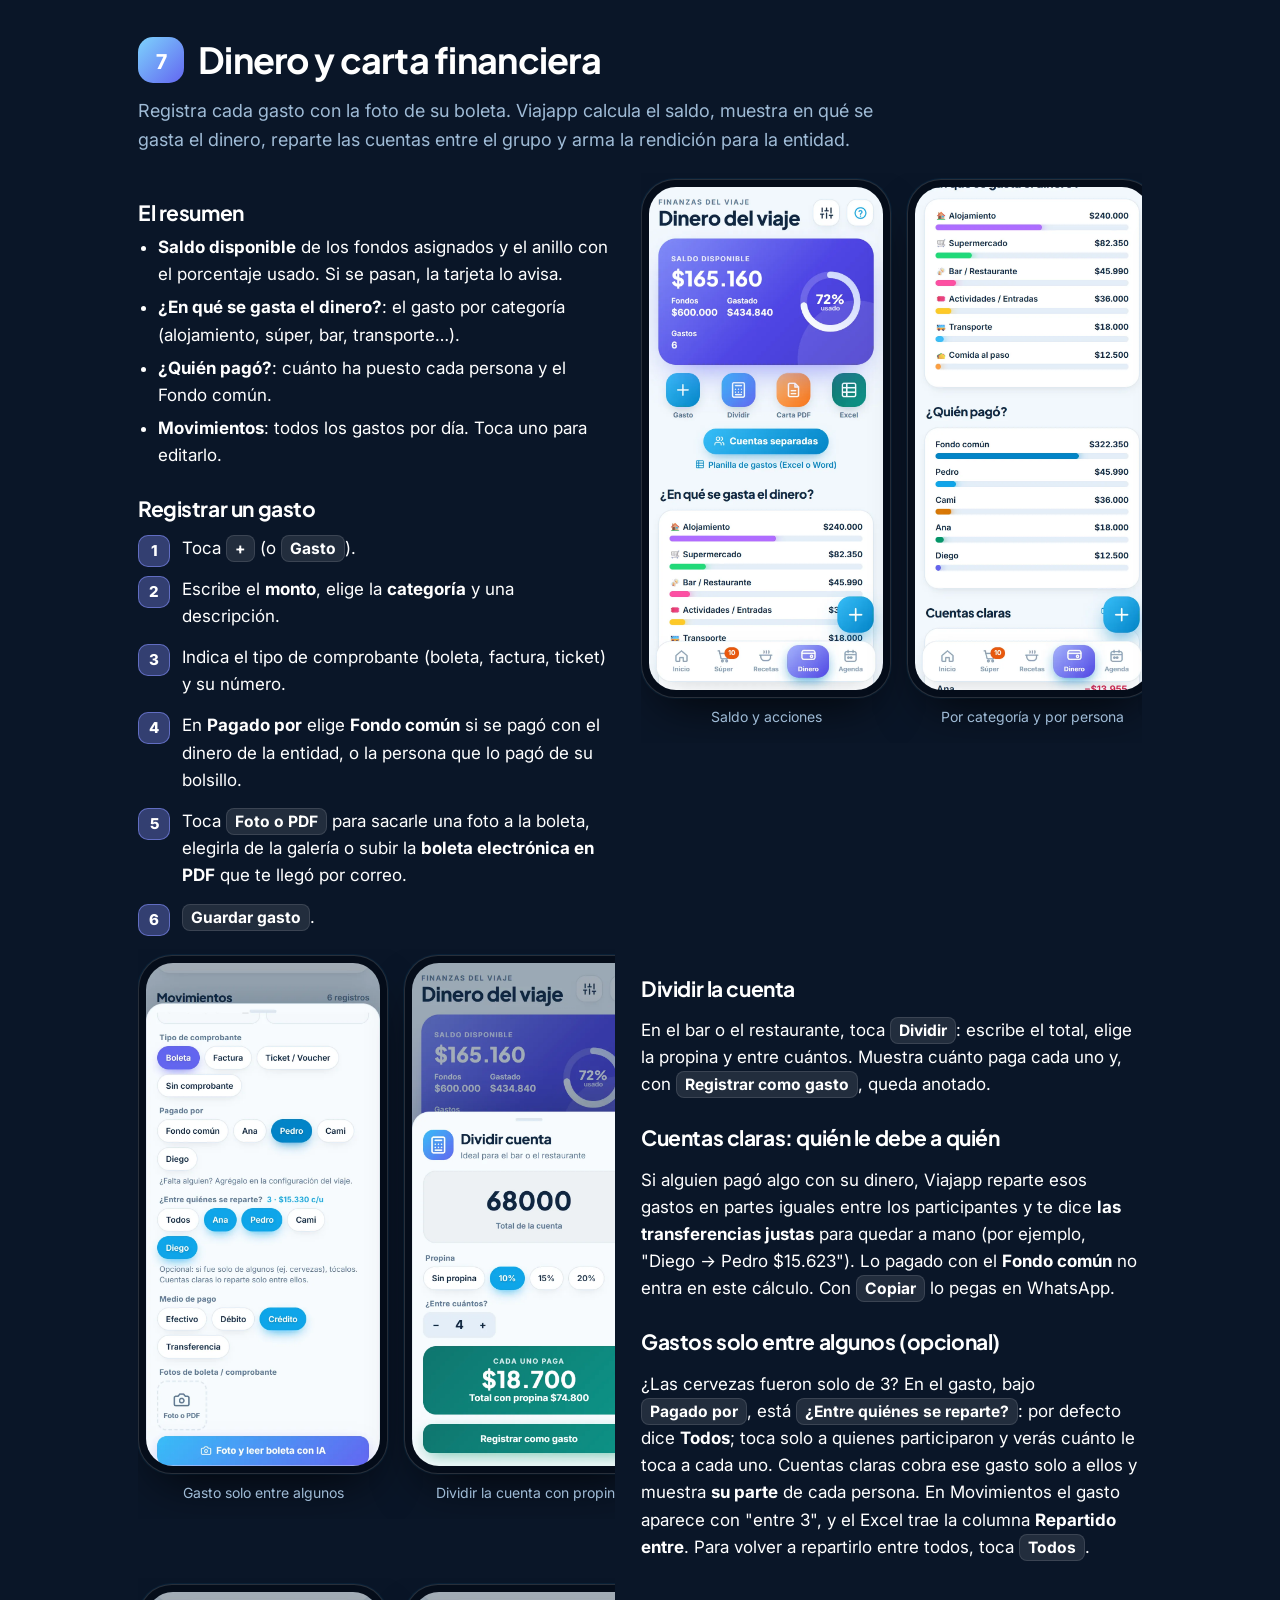
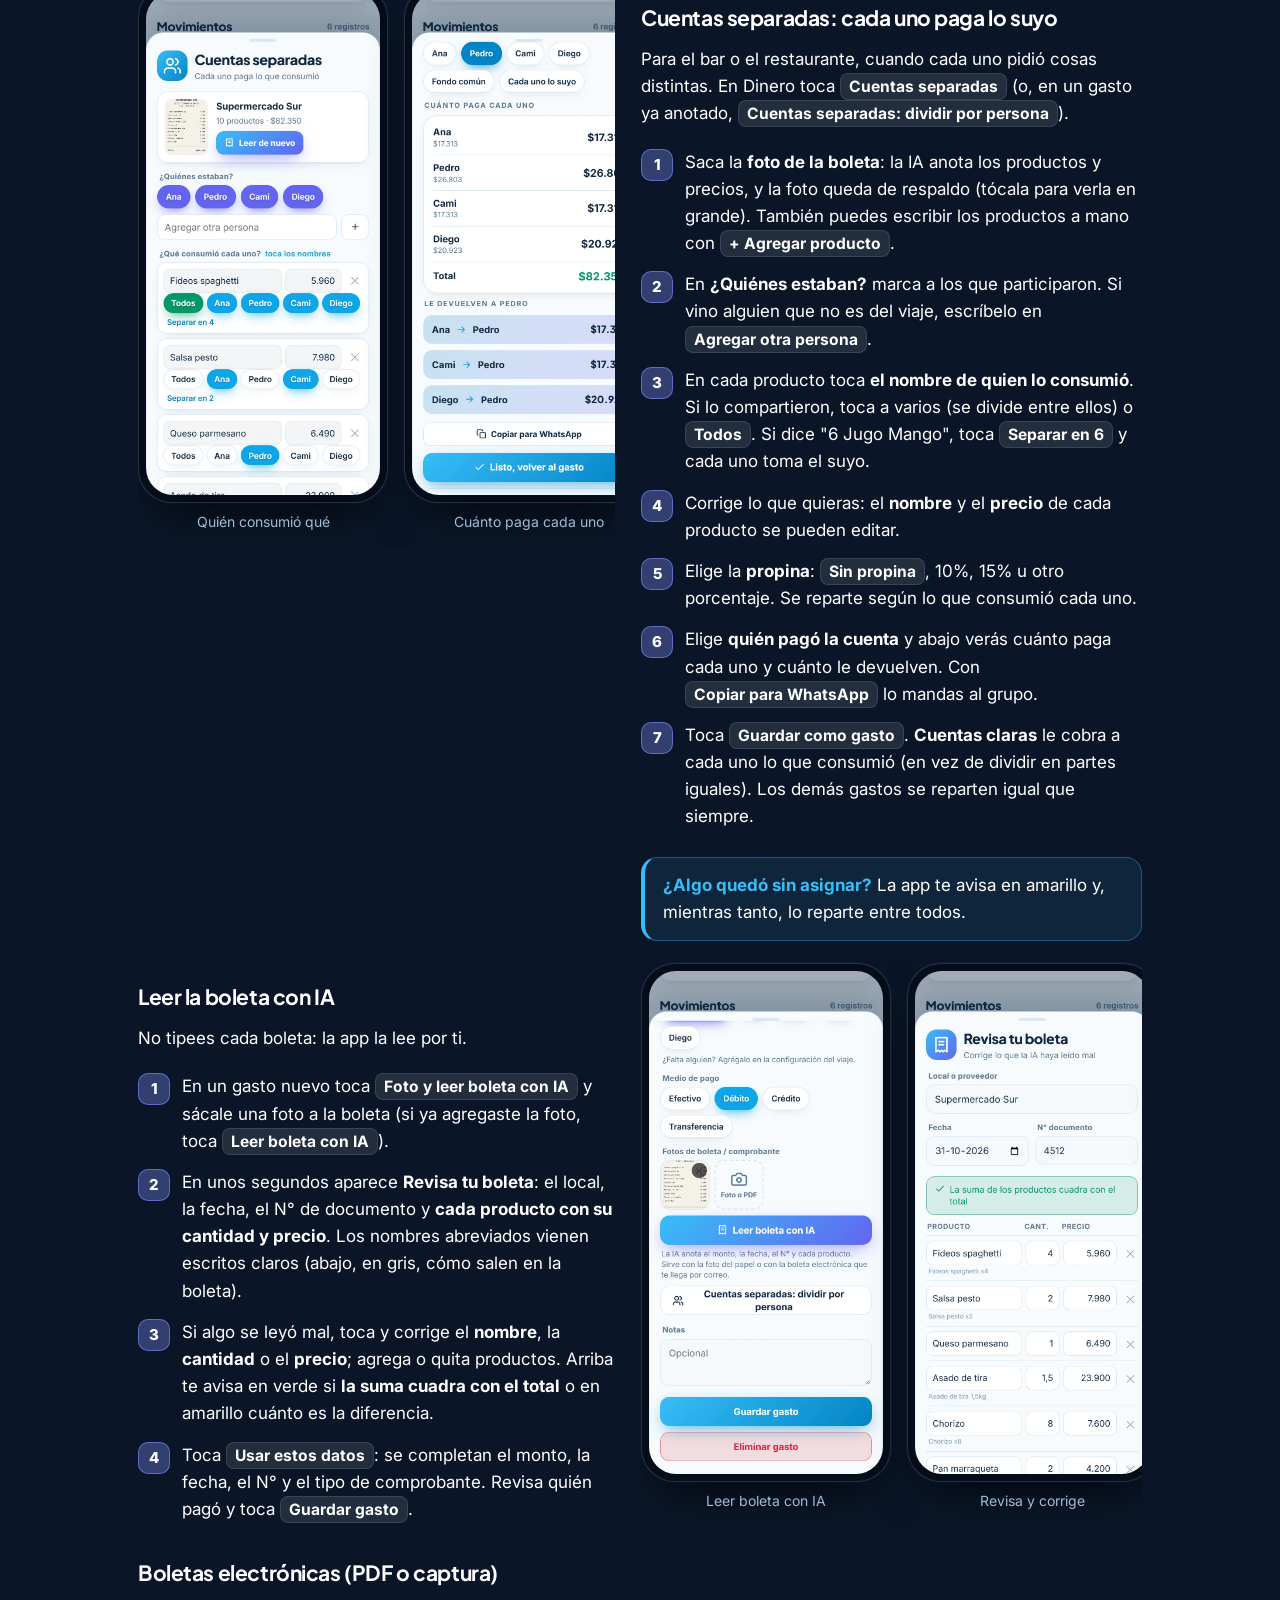
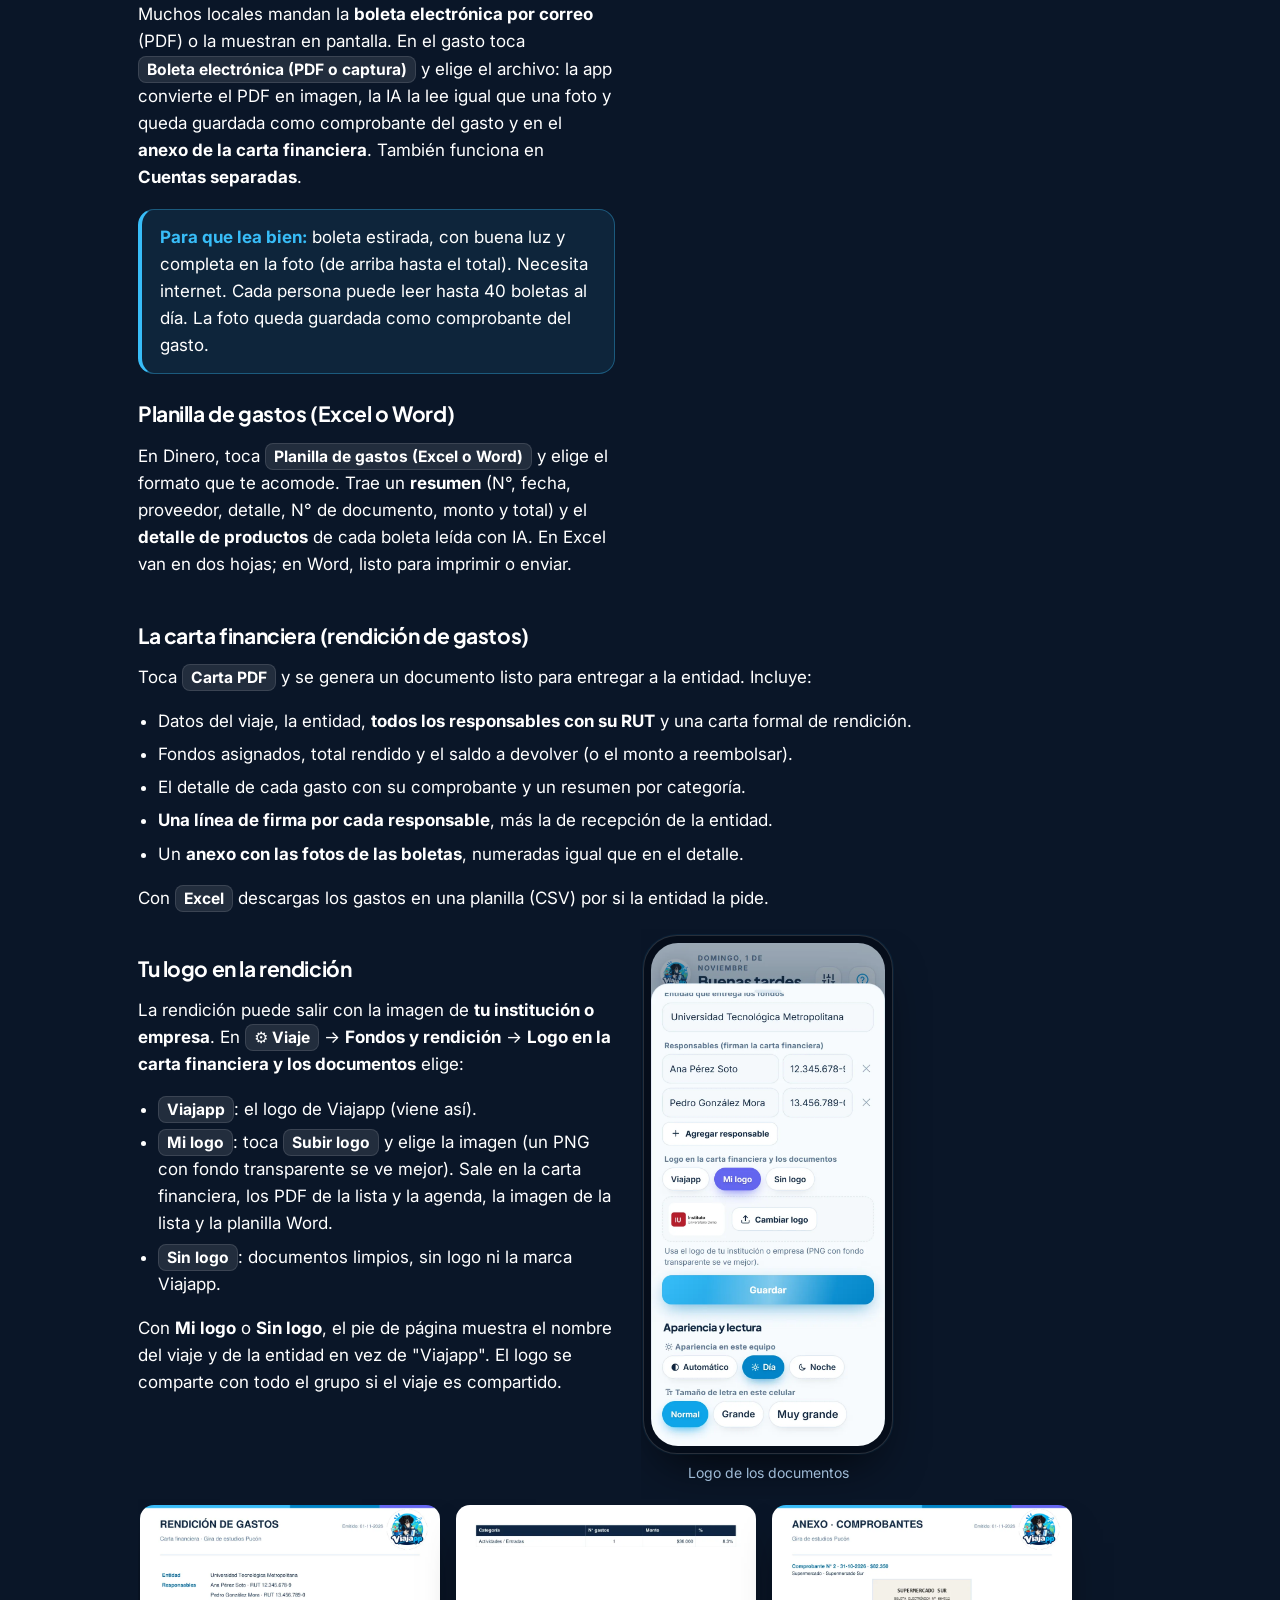
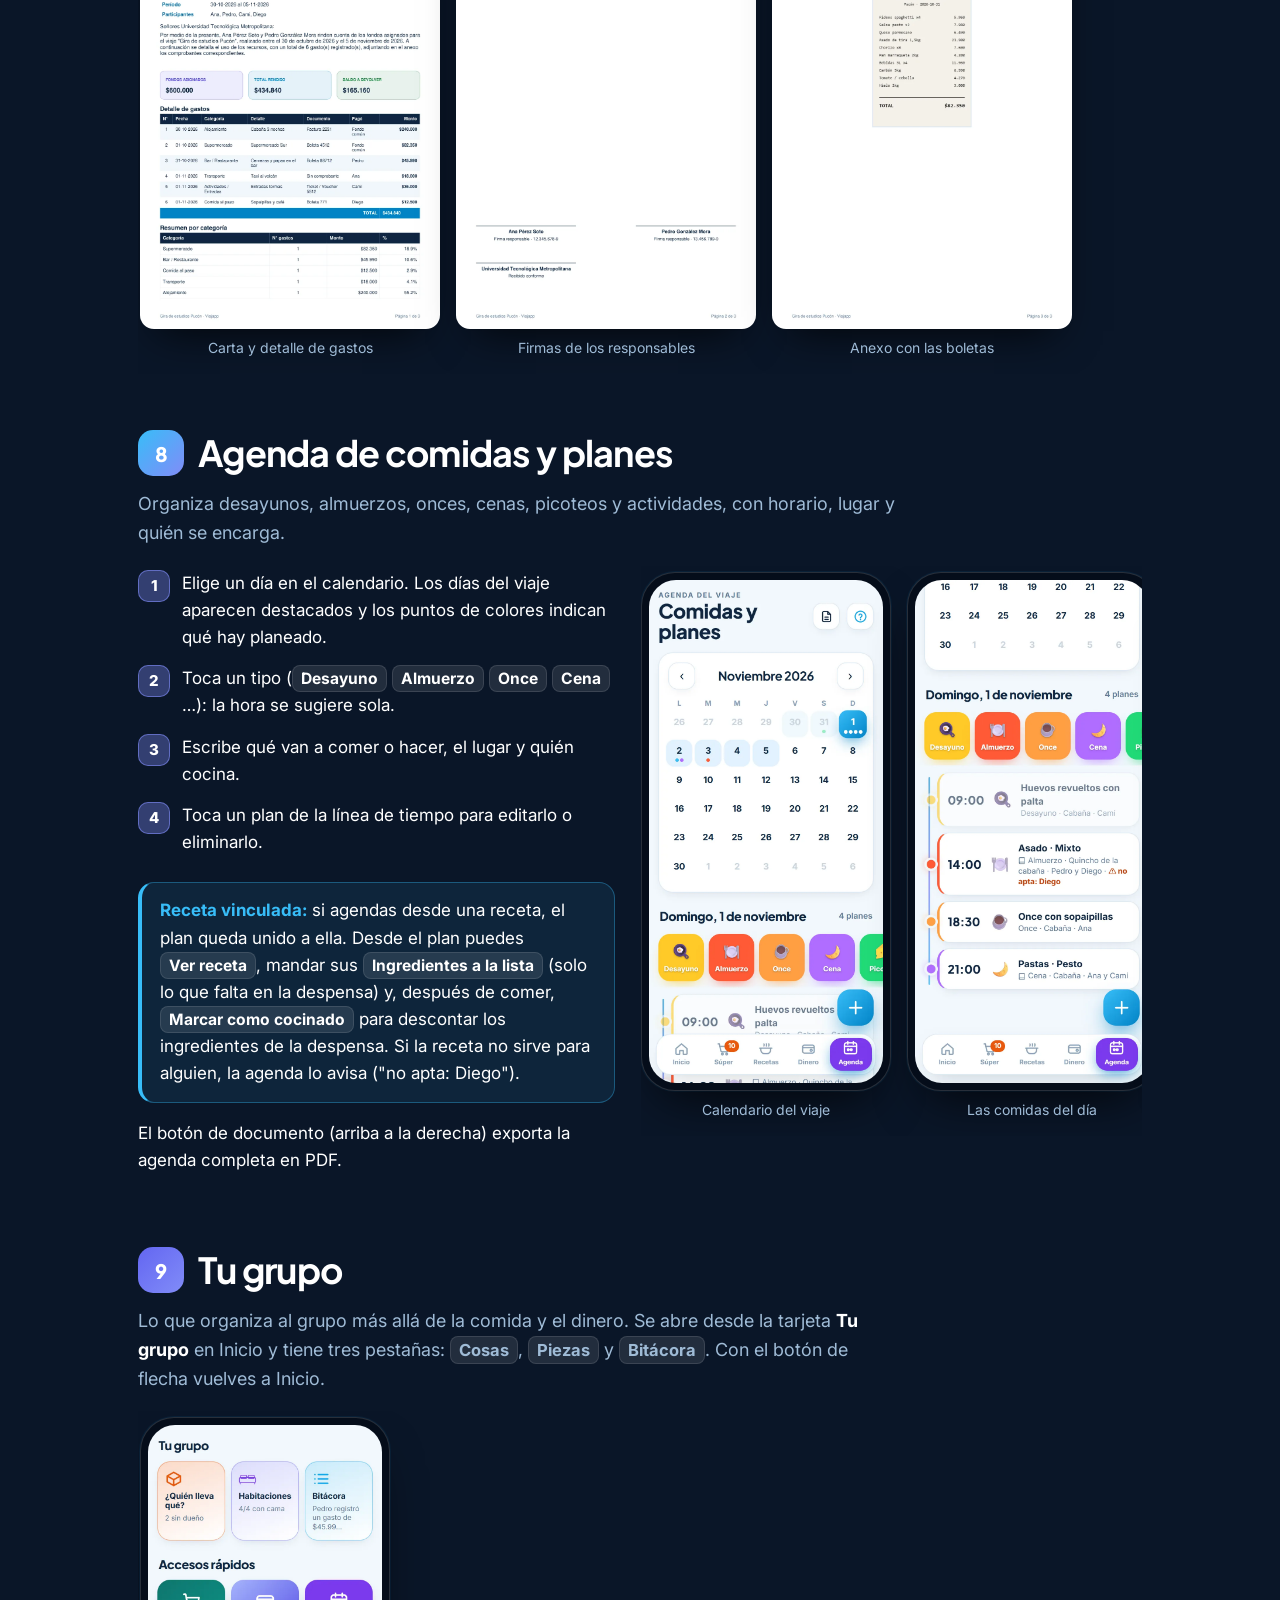
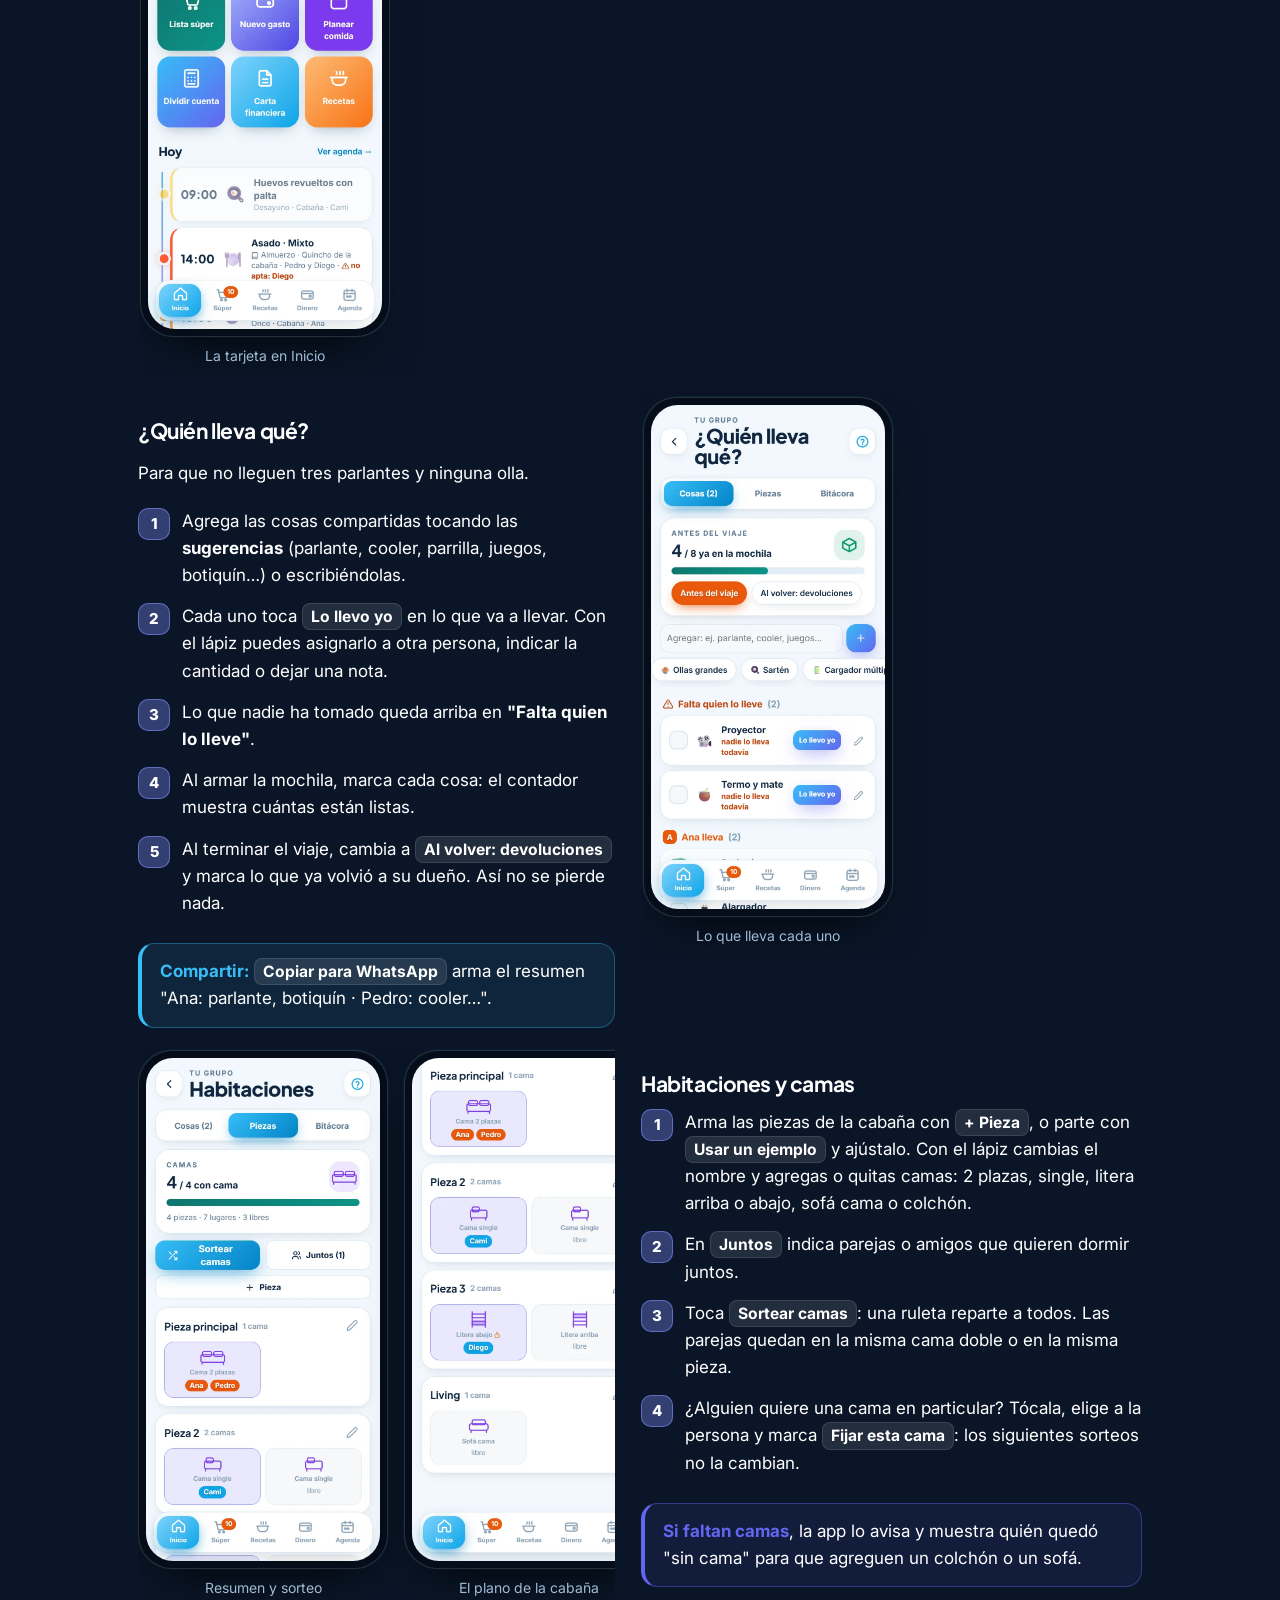
==== commit 400760dd: "Mis viajes, plantillas para repetir un viaje y cuentas con correo o Google - Mis viajes: varios viaj" ====
--- a/manual/index.html
+++ b/manual/index.html
@@ -131,7 +131,7 @@
     <a href="#agenda">Agenda</a>
     <a href="#grupo">Tu grupo</a>
     <a href="#compartido">Viaje compartido</a>
-    <a href="#datos">Tus datos</a>
+    <a href="#datos">Mis viajes y cuenta</a>
     <a href="#faq">Preguntas</a>
   </div>
 </nav>
@@ -570,11 +570,11 @@
         <ol class="steps">
           <li>Abre el enlace o escanea el QR con la cámara. Se abre la hoja <b>Te invitaron a un viaje</b> con el código ya puesto (crear uno propio queda abajo, como alternativa).</li>
           <li>Escribe tu nombre y toca <span class="ui">Unirme al viaje</span>. ¡Listo!</li>
-          <li>Si tu celular ya estaba en <b>otro</b> viaje compartido, aparece <span class="ui">Cambiarme al viaje nuevo</span>: sales del anterior y entras al que te invitaron.</li>
+          <li>Si tu celular ya estaba en <b>otro</b> viaje compartido, aparece <span class="ui">Unirme al viaje nuevo</span>: entras al que te invitaron y el anterior queda guardado en <b>Mis viajes</b>.</li>
         </ol>
         <div class="tip"><b>¿En qué viaje estoy?</b> La hoja Viaje compartido muestra arriba <b>Conectado a</b> con el nombre del viaje, y la lista de integrantes.</div>
         <div class="tip"><b>Sin señal:</b> puedes seguir usando la app normalmente. Los cambios se guardan en tu celular y se envían solos cuando vuelve la conexión. El punto verde de Inicio indica que estás en línea.</div>
-        <div class="tip warn"><b>Al unirte</b> a un viaje, lo que tenías antes en tu celular se guarda como respaldo y vuelve si sales del viaje compartido con <span class="ui">Salir del viaje compartido</span>.</div>
+        <div class="tip warn"><b>Al unirte</b> a un viaje, lo que tenías antes queda guardado en <b>Mis viajes</b>: puedes volver a él cuando quieras. Si sales del viaje compartido con <span class="ui">Salir del viaje compartido</span>, se quita de tu lista y vuelves al anterior.</div>
       </div>
       <div class="shots">
         <figure><span class="phone"><img loading="lazy" src="img/20-compartir-crear.webp" alt="Crear o unirse a un viaje compartido"></span><figcaption>Crear o unirse</figcaption></figure>
@@ -586,12 +586,42 @@
 
   <!-- 8. Tus datos -->
   <section id="datos">
-    <div class="sec-head"><span class="sec-num" style="--c:linear-gradient(135deg,#34d399,#818cf8)">11</span><h2>Tus datos</h2></div>
-    <p class="lead">Si no usas el viaje compartido, todo se guarda solo en tu celular. En la hoja del viaje (botón de ajustes en Inicio) tienes:</p>
+    <div class="sec-head"><span class="sec-num" style="--c:linear-gradient(135deg,#34d399,#818cf8)">11</span><h2>Mis viajes y tu cuenta</h2></div>
+    <p class="lead">Guarda todos tus viajes en la app, repite uno como plantilla y crea una cuenta para verlos en cualquier celular o computador.</p>
+    <div class="split">
+      <div>
+        <h3>Varios viajes</h3>
+        <ol class="steps">
+          <li>En Inicio, toca <span class="ui">Mis viajes</span> (arriba a la derecha en la tarjeta azul del viaje).</li>
+          <li>Toca un viaje para <b>abrirlo</b>. El que tienes abierto dice <b>Abierto ahora</b>. Cada viaje guarda su lista, gastos, agenda, recetas y grupo por separado.</li>
+          <li><span class="ui">+ Nuevo viaje</span> crea uno en blanco y te pide el nombre y las fechas.</li>
+          <li><span class="ui">Quitar</span> lo saca de la lista (pide un segundo toque). Si es compartido con otros, sales de él y sigue disponible para el resto.</li>
+        </ol>
+        <p>Los viajes compartidos que no tienes abiertos quedan <b>en pausa</b>: no sales de ellos. Al volver, recibes todo lo que el grupo hizo mientras tanto.</p>
+        <h3>Repetir un viaje (plantilla)</h3>
+        <p>¿La gira de este año se parece a la del año pasado? En el viaje anterior toca <span class="ui">Usar como plantilla</span>, ponle nombre, elige cuándo empieza y marca qué copiar: <b>participantes y dietas</b>, <b>lista del súper</b> (sin marcar), <b>agenda</b> (corrida a las nuevas fechas), <b>quién lleva qué y piezas</b>, <b>recetas propias</b> y <b>fondos, entidad, responsables y logo</b>. Los gastos, la despensa y la bitácora no se copian.</p>
+      </div>
+      <div class="shots">
+        <figure><span class="phone"><img loading="lazy" src="img/46-mis-viajes.webp" alt="Mis viajes: lista de viajes con Abierto ahora, Usar como plantilla y Quitar"></span><figcaption>Mis viajes</figcaption></figure>
+        <figure><span class="phone"><img loading="lazy" src="img/47-plantilla.webp" alt="Repetir un viaje: nombre, fecha de inicio y qué copiar"></span><figcaption>Repetir un viaje</figcaption></figure>
+      </div>
+    </div>
+    <h3>Tu cuenta (Google o correo)</h3>
+    <p>Sin cuenta, tus viajes viven solo en ese celular. Con una cuenta quedan guardados en la nube: si cambias de celular, o entras desde el computador, los encuentras en Mis viajes.</p>
+    <ol class="steps">
+      <li>En <span class="ui">Mis viajes</span> toca <span class="ui">Continuar con Google</span>, o <span class="ui">Usar mi correo</span> y escribe tu correo y una contraseña (mínimo 6 caracteres) → <span class="ui">Crear mi cuenta</span>.</li>
+      <li>Listo: <b>todo lo que ya tenías se conserva</b> y tus viajes quedan en la cuenta (dicen <b>En tu cuenta</b>). Los viajes compartidos siguen igual, con el mismo grupo.</li>
+      <li>En otro equipo, entra con la misma cuenta (<span class="ui">Ya tengo cuenta: entrar</span> o Google): aparecen tus viajes; toca uno para abrirlo y se descarga.</li>
+      <li>¿Olvidaste la contraseña? Escribe tu correo y toca <span class="ui">Olvidé mi contraseña</span>: te llega un correo para crear una nueva.</li>
+      <li><span class="ui">Cerrar sesión</span> saca de ese equipo los viajes de la cuenta (siguen guardados en ella).</li>
+    </ol>
+    <div class="tip"><b>Google en la app instalada:</b> si al tocar "Continuar con Google" no se abre la ventana, abre Viajapp en el navegador (Chrome o Safari) para entrar, o usa tu correo.</div>
+    <h3>Respaldo</h3>
+    <p>En la hoja del viaje (botón de ajustes en Inicio) también tienes:</p>
     <ul class="dots">
       <li><span class="ui">Respaldo</span>: descarga un archivo con todo (lista, gastos con fotos, agenda y recetas) para guardarlo o pasarlo a otro celular.</li>
       <li><span class="ui">Restaurar</span>: carga un respaldo.</li>
-      <li><span class="ui">Borrar todo</span>: deja la app en blanco (pide confirmación con un segundo toque).</li>
+      <li><span class="ui">Borrar todo</span>: deja en blanco el viaje abierto (pide confirmación con un segundo toque). Tus otros viajes no se tocan.</li>
       <li><span class="ui">Manual de uso</span>: abre esta guía.</li>
     </ul>
   </section>
@@ -604,6 +634,8 @@
     <details><summary>¿Cómo agrego a alguien que no aparece en "Pagado por"?</summary><p>Agrégalo en Participantes, dentro de la hoja del viaje (botón de ajustes en Inicio), separado por coma.</p></details>
     <details><summary>¿Qué diferencia hay entre "Fondo común" y una persona?</summary><p>"Fondo común" es el dinero que entregó la entidad: se descuenta del saldo pero no entra en Cuentas claras. Si una persona paga de su bolsillo, ese gasto se reparte entre todos (o solo entre quienes elijas en "¿Entre quiénes se reparte?") para calcular quién le debe a quién.</p></details>
     <details><summary>Algo lo compraron solo algunos, ¿cómo lo anoto?</summary><p>Registra el gasto normal y, en "¿Entre quiénes se reparte?", toca solo a esas personas. Cuentas claras se lo cobra solo a ellas; al resto no le cuenta.</p></details>
+    <details><summary>Cambié de celular, ¿cómo recupero mis viajes?</summary><p>Si tenías una cuenta, entra con ella en el celular nuevo (Mis viajes → Continuar con Google o Usar mi correo → Ya tengo cuenta) y aparecerán todos. Si no tenías cuenta, los viajes compartidos los recuperas abriendo de nuevo el enlace de invitación; los demás, con un Respaldo del celular anterior.</p></details>
+    <details><summary>¿Puedo tener el viaje de la gira y otro paseo al mismo tiempo?</summary><p>Sí. En Mis viajes tienes todos tus viajes y cambias de uno a otro con un toque. Cada uno tiene su propia lista, gastos y agenda.</p></details>
     <details><summary>¿Sirve la boleta electrónica que me llegó por correo?</summary><p>Sí. En el gasto toca "Boleta electrónica (PDF o captura)" y elige el PDF o la captura de pantalla. La IA la lee igual que una foto y queda como comprobante en el anexo de la carta. Si el PDF tiene varias páginas, se juntan las primeras 4 en una sola imagen.</p></details>
     <details><summary>¿Puedo sacar la marca Viajapp de la carta financiera?</summary><p>Sí. En ⚙️ Viaje → "Logo en la carta financiera y los documentos" elige "Mi logo" para poner el de tu institución o empresa, o "Sin logo" para documentos sin marca.</p></details>
     <details><summary>¿Puedo poner más de un responsable en la carta financiera?</summary><p>Sí. En la hoja del viaje, en Responsables, toca "Agregar responsable" las veces que necesites. Todos aparecen en la carta con su RUT y su propia línea de firma.</p></details>
@@ -613,7 +645,7 @@
     <details><summary>La app dice "sin reemplazo", ¿qué significa?</summary><p>Que ese ingrediente no tiene una versión apta en el catálogo (por ejemplo, la carne del asado para alguien vegetariano). Prepárale una alternativa: puedes buscarla en el filtro "Aptas para el grupo".</p></details>
     <details><summary>¿El sorteo de camas es justo?</summary><p>Sí: es al azar cada vez. Solo respeta lo que ustedes definan: las parejas de "Juntos" y las camas fijadas. Si no les gusta el resultado, sorteen de nuevo o ajusten a mano.</p></details>
     <details><summary>¿Quién puede ver la bitácora?</summary><p>Todos los integrantes del viaje compartido. Sin viaje compartido, solo registra lo que haces en tu celular.</p></details>
-    <details><summary>Me uní con el QR pero no veo el viaje del grupo</summary><p>Revisa dos cosas. 1) Abre Viaje compartido y mira <b>Conectado a</b>: si dice otro viaje, abre de nuevo el enlace y toca "Cambiarme al viaje nuevo". 2) Si tienes la app instalada, el QR a veces se abre en otro navegador (el de la cámara o Safari en iPhone), que guarda sus datos aparte: copia el enlace, abre la app instalada y pégalo en "Enlace o código de invitación".</p></details>
+    <details><summary>Me uní con el QR pero no veo el viaje del grupo</summary><p>Revisa dos cosas. 1) Abre Viaje compartido y mira <b>Conectado a</b>: si dice otro viaje, abre de nuevo el enlace y toca "Unirme al viaje nuevo" (o búscalo en Mis viajes). 2) Si tienes la app instalada, el QR a veces se abre en otro navegador (el de la cámara o Safari en iPhone), que guarda sus datos aparte: copia el enlace, abre la app instalada y pégalo en "Enlace o código de invitación".</p></details>
     <details><summary>¿Qué diferencia hay entre "Dividir", "entre algunos" y "Cuentas separadas"?</summary><p><b>Dividir</b> calcula una cuenta en partes iguales con propina. <b>Entre algunos</b> reparte un gasto en partes iguales solo entre quienes participaron. <b>Cuentas separadas</b> cobra a cada uno exactamente lo que consumió, producto por producto, más su parte de la propina.</p></details>
     <details><summary>La IA leyó mal un precio de la boleta</summary><p>Pasa a veces con boletas arrugadas o borrosas. En "Revisa tu boleta" toca el precio y corrígelo; el aviso de arriba te dice si ya cuadra con el total. Si la foto salió muy mal, vuelve a sacarla con más luz y la boleta estirada.</p></details>
     <details><summary>¿Leer boletas tiene costo?</summary><p>No. Usa un servicio de IA gratuito con un límite diario (40 boletas por persona al día). Si un día se acaba, puedes anotar el gasto a mano como siempre.</p></details>
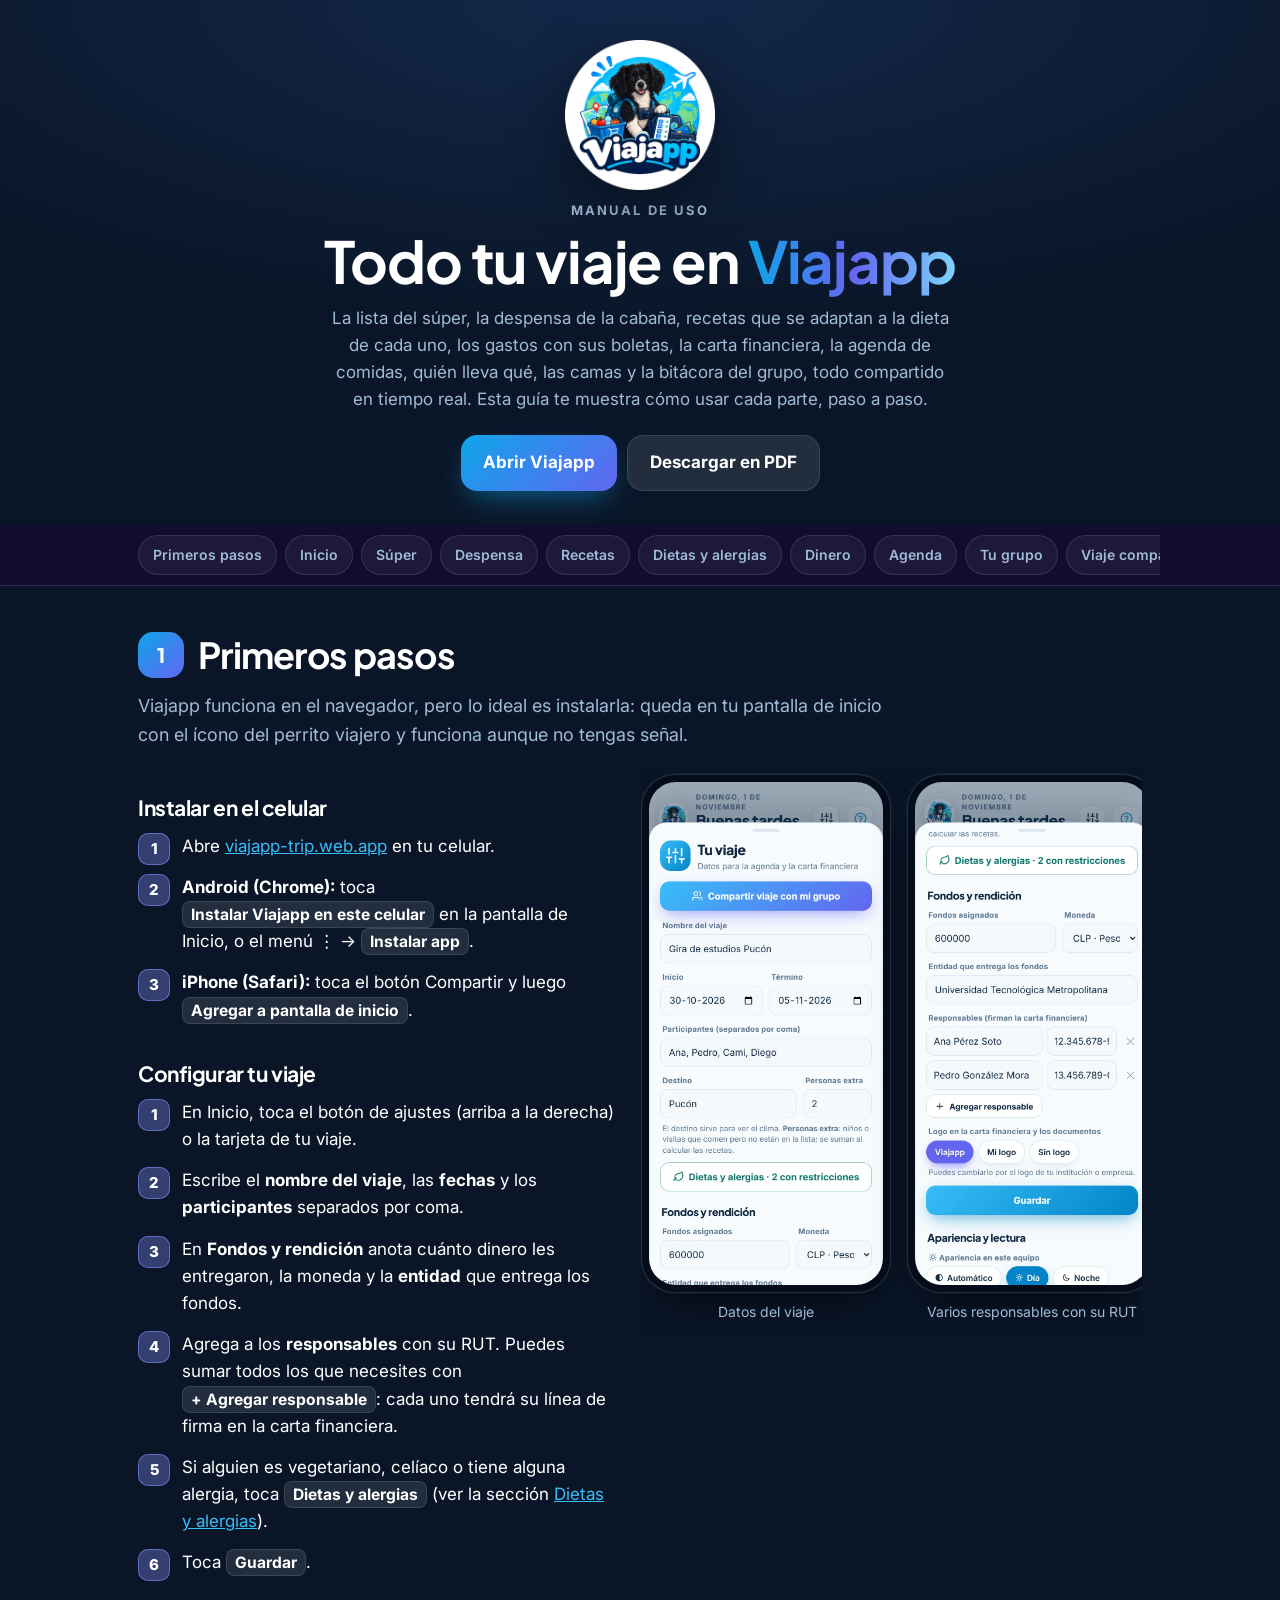
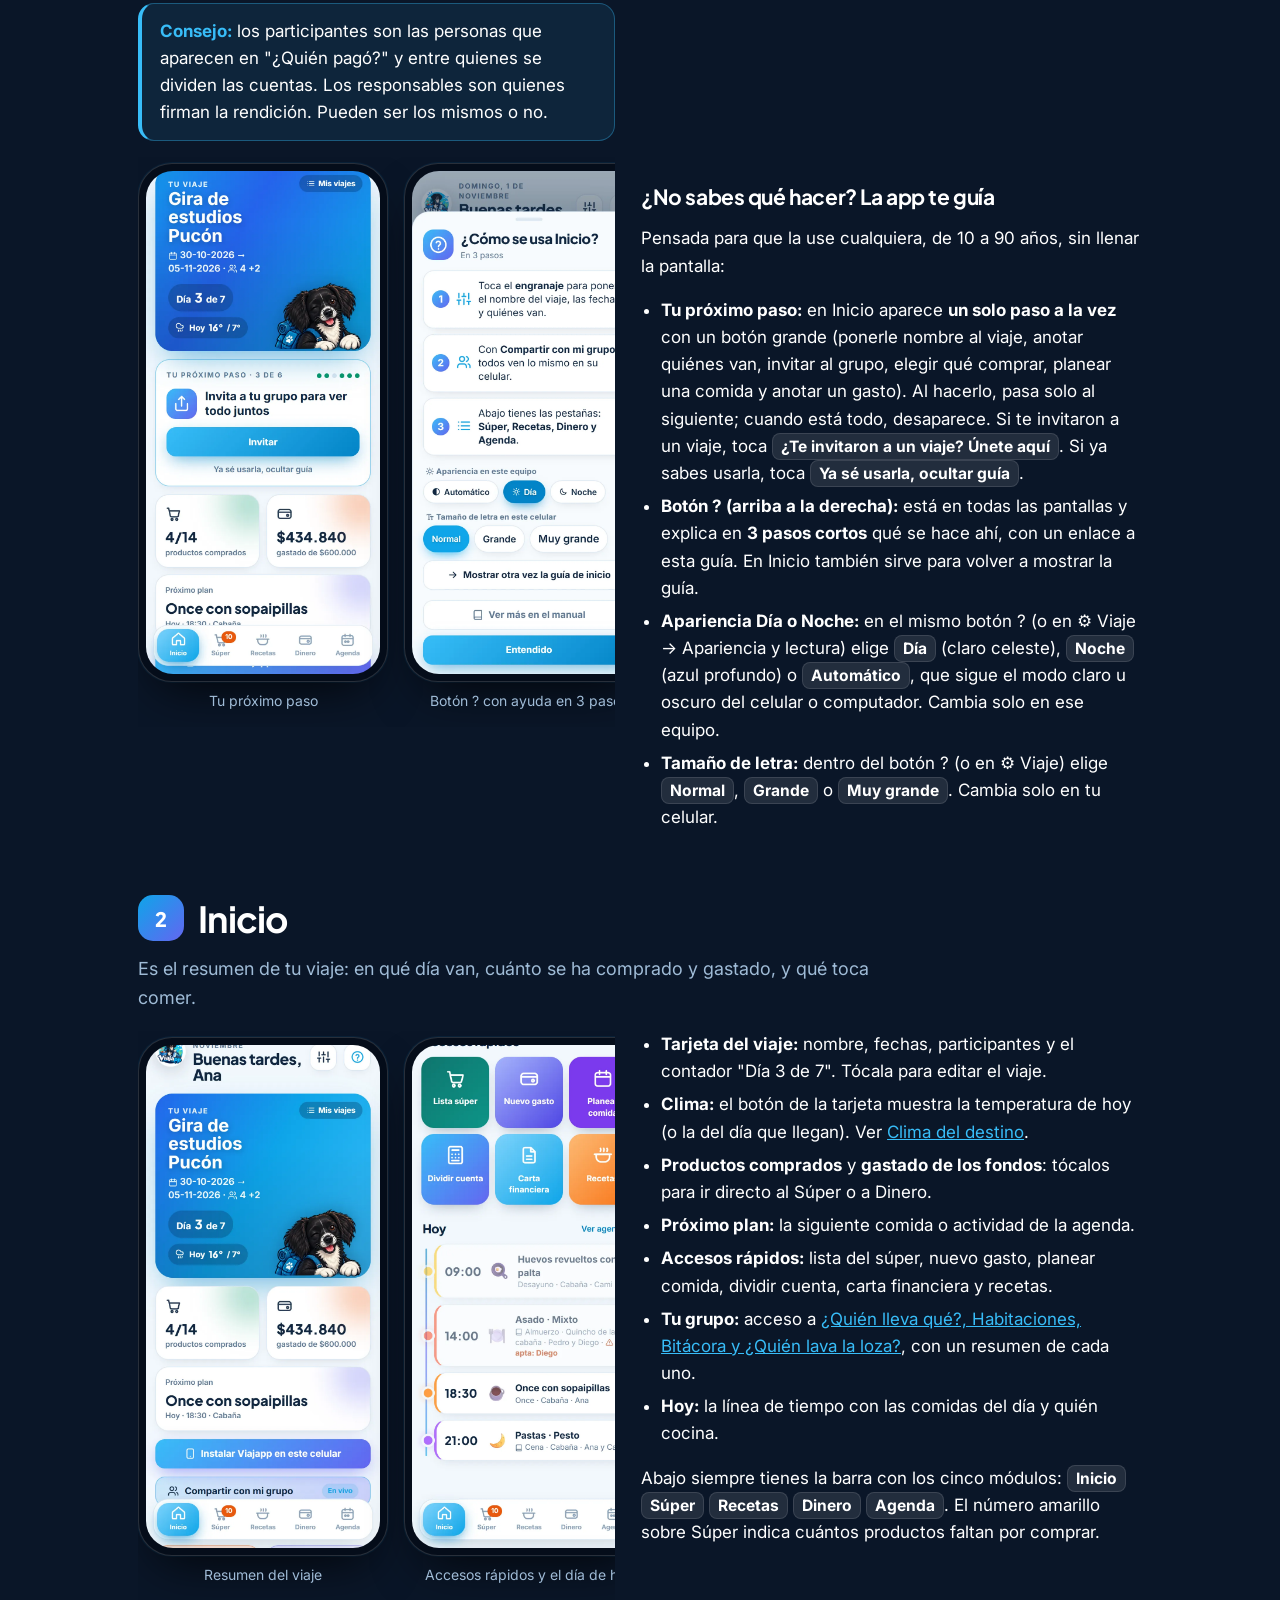
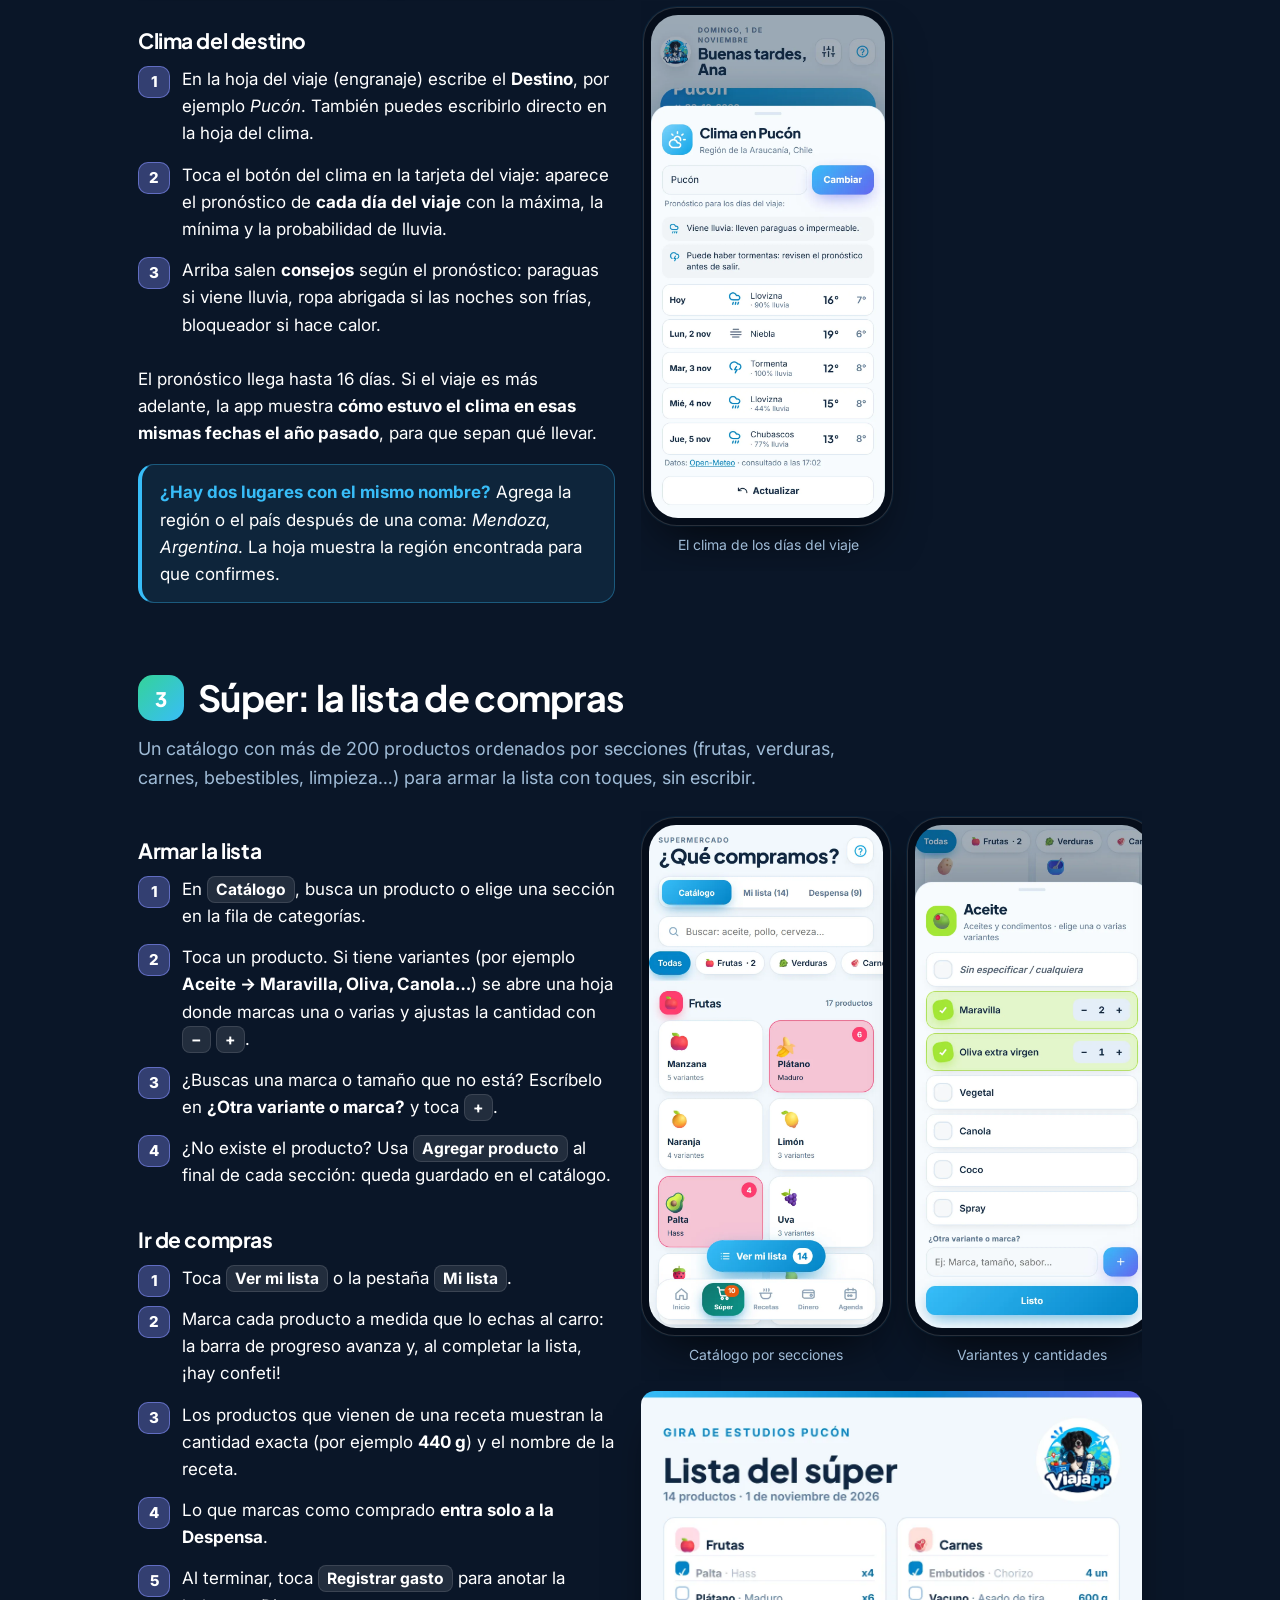
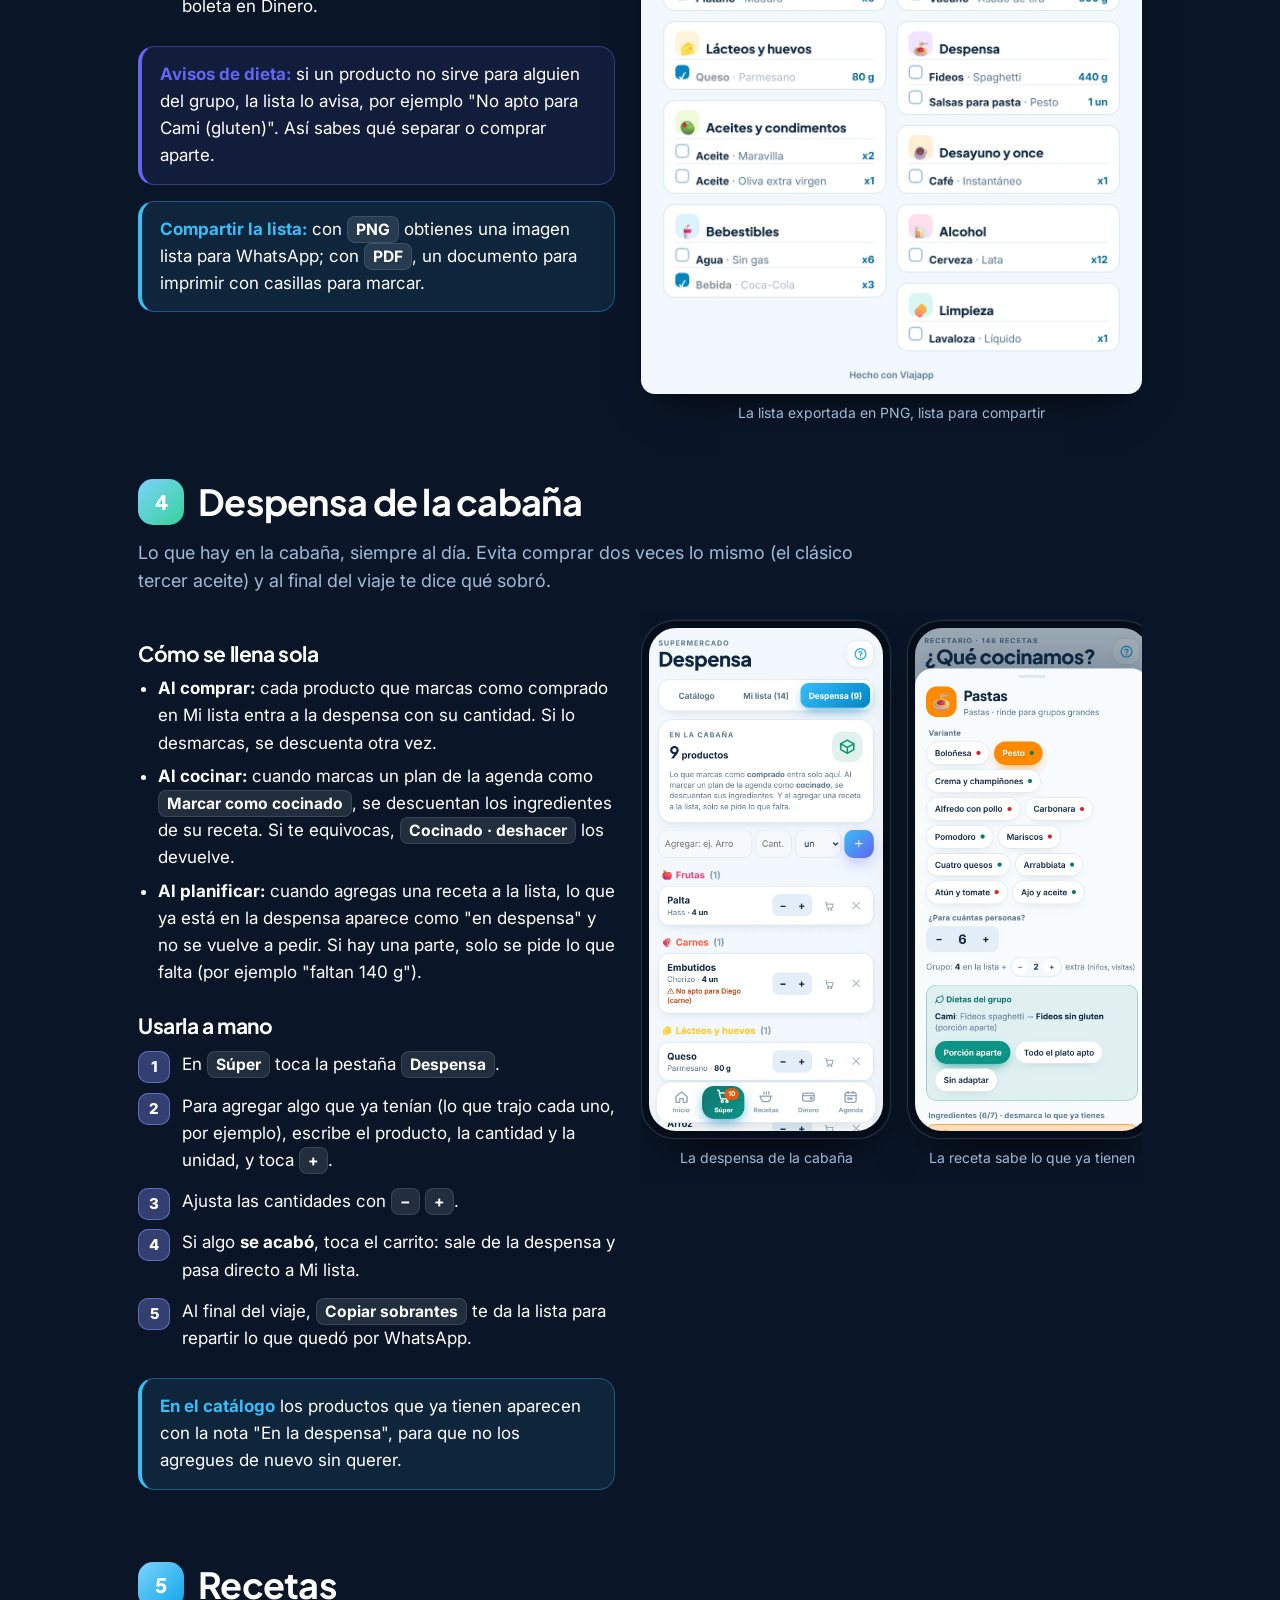
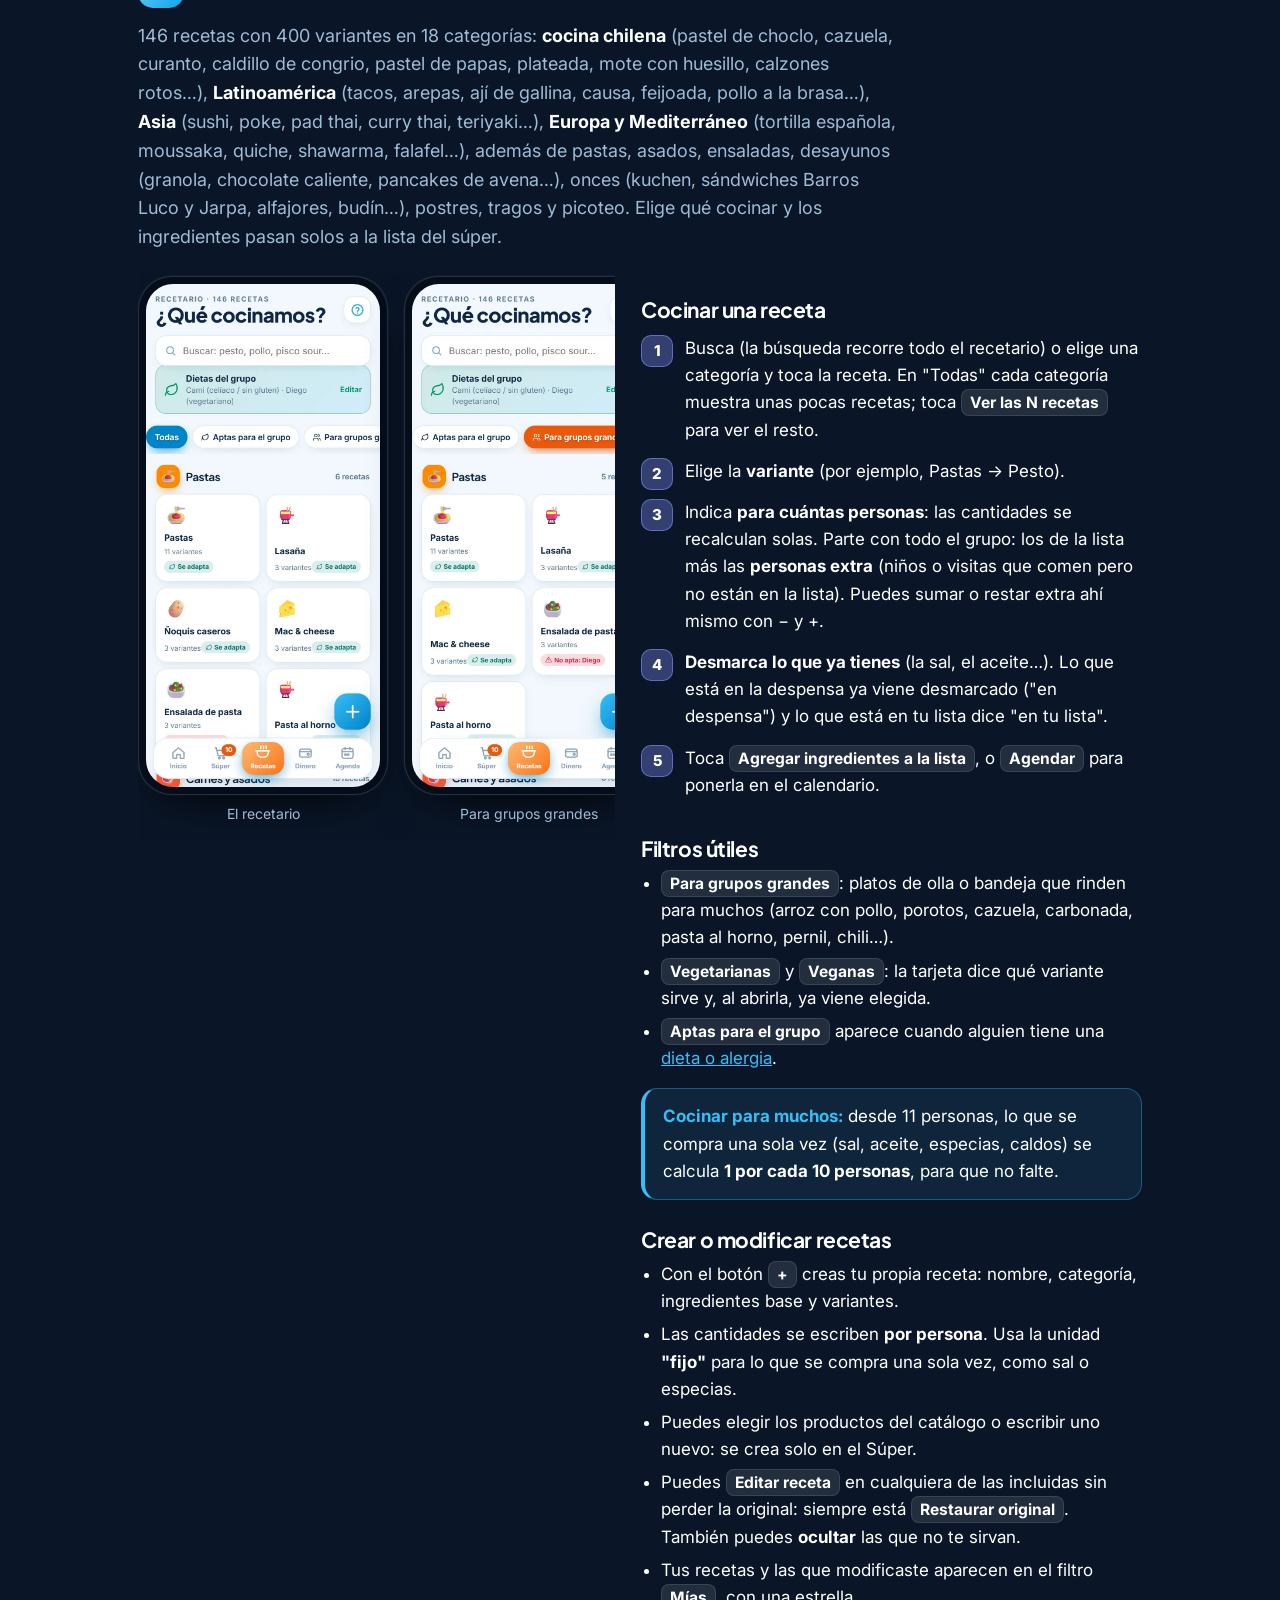
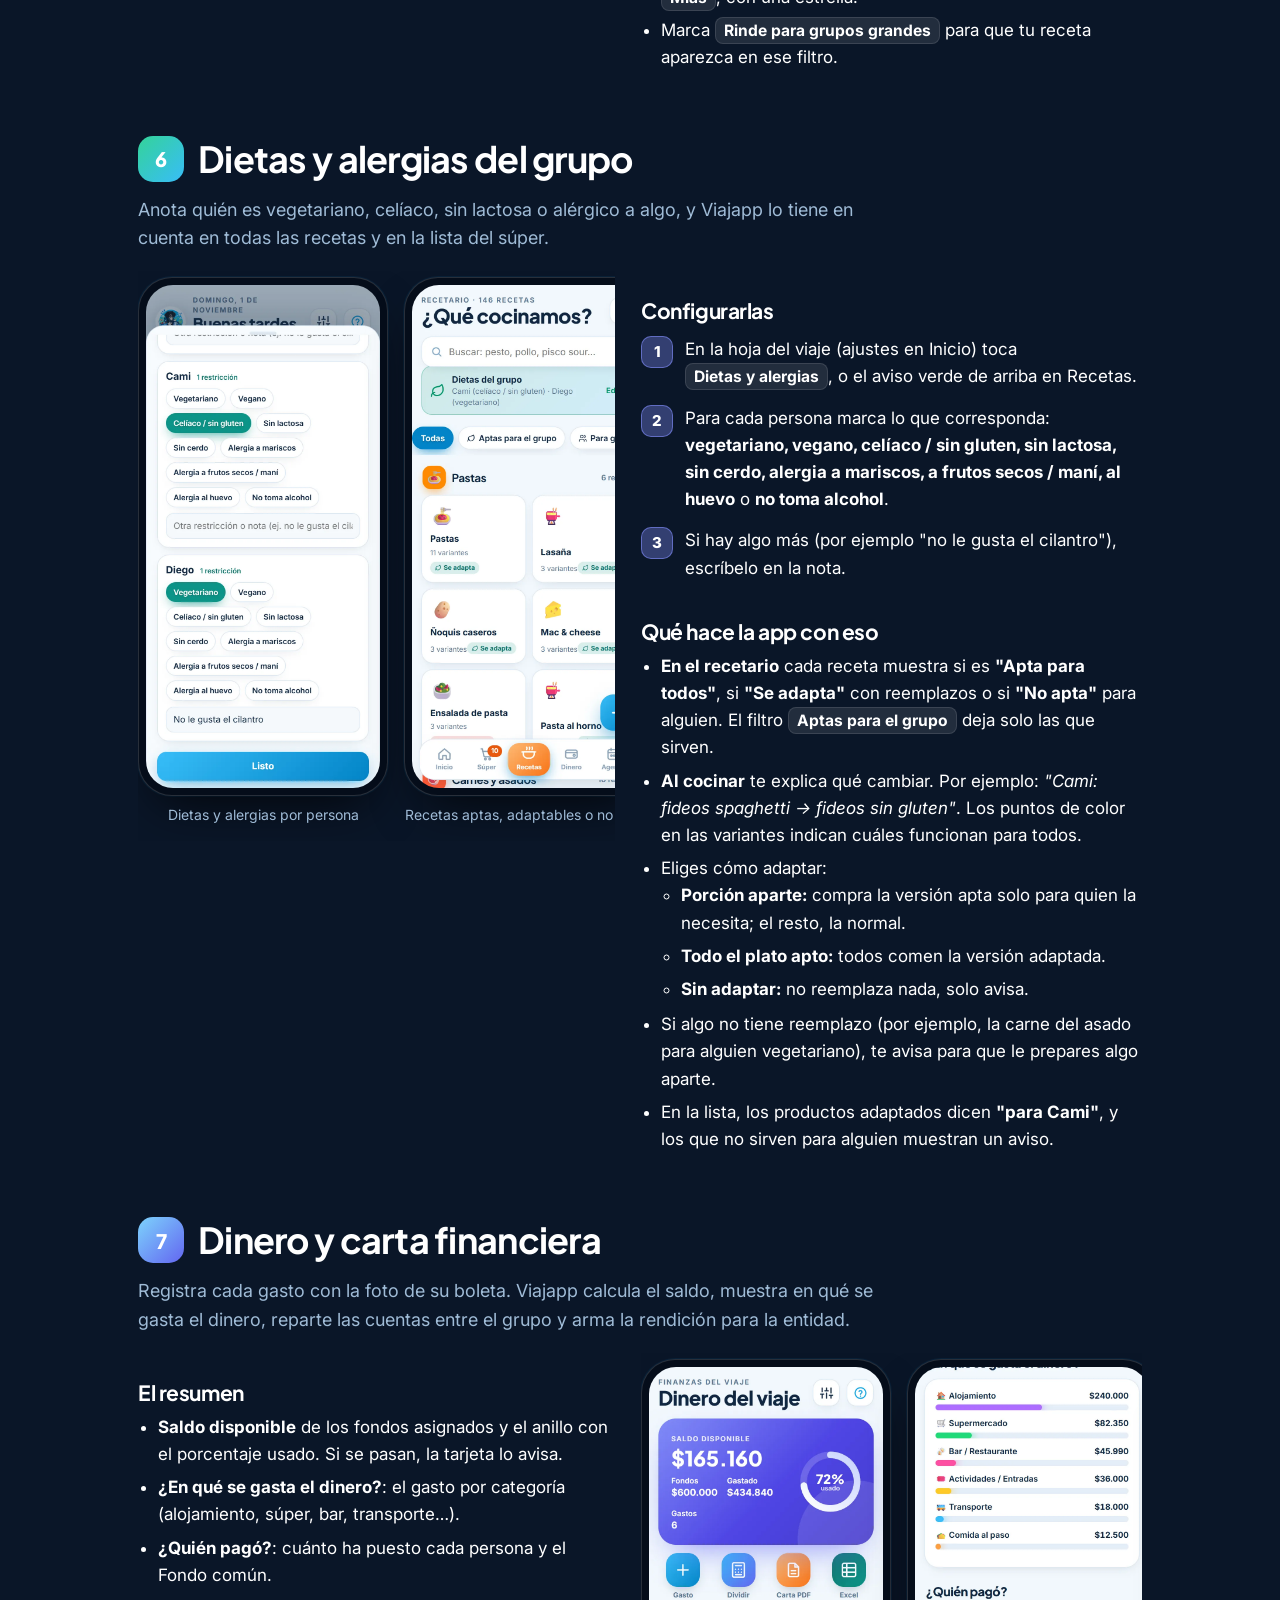
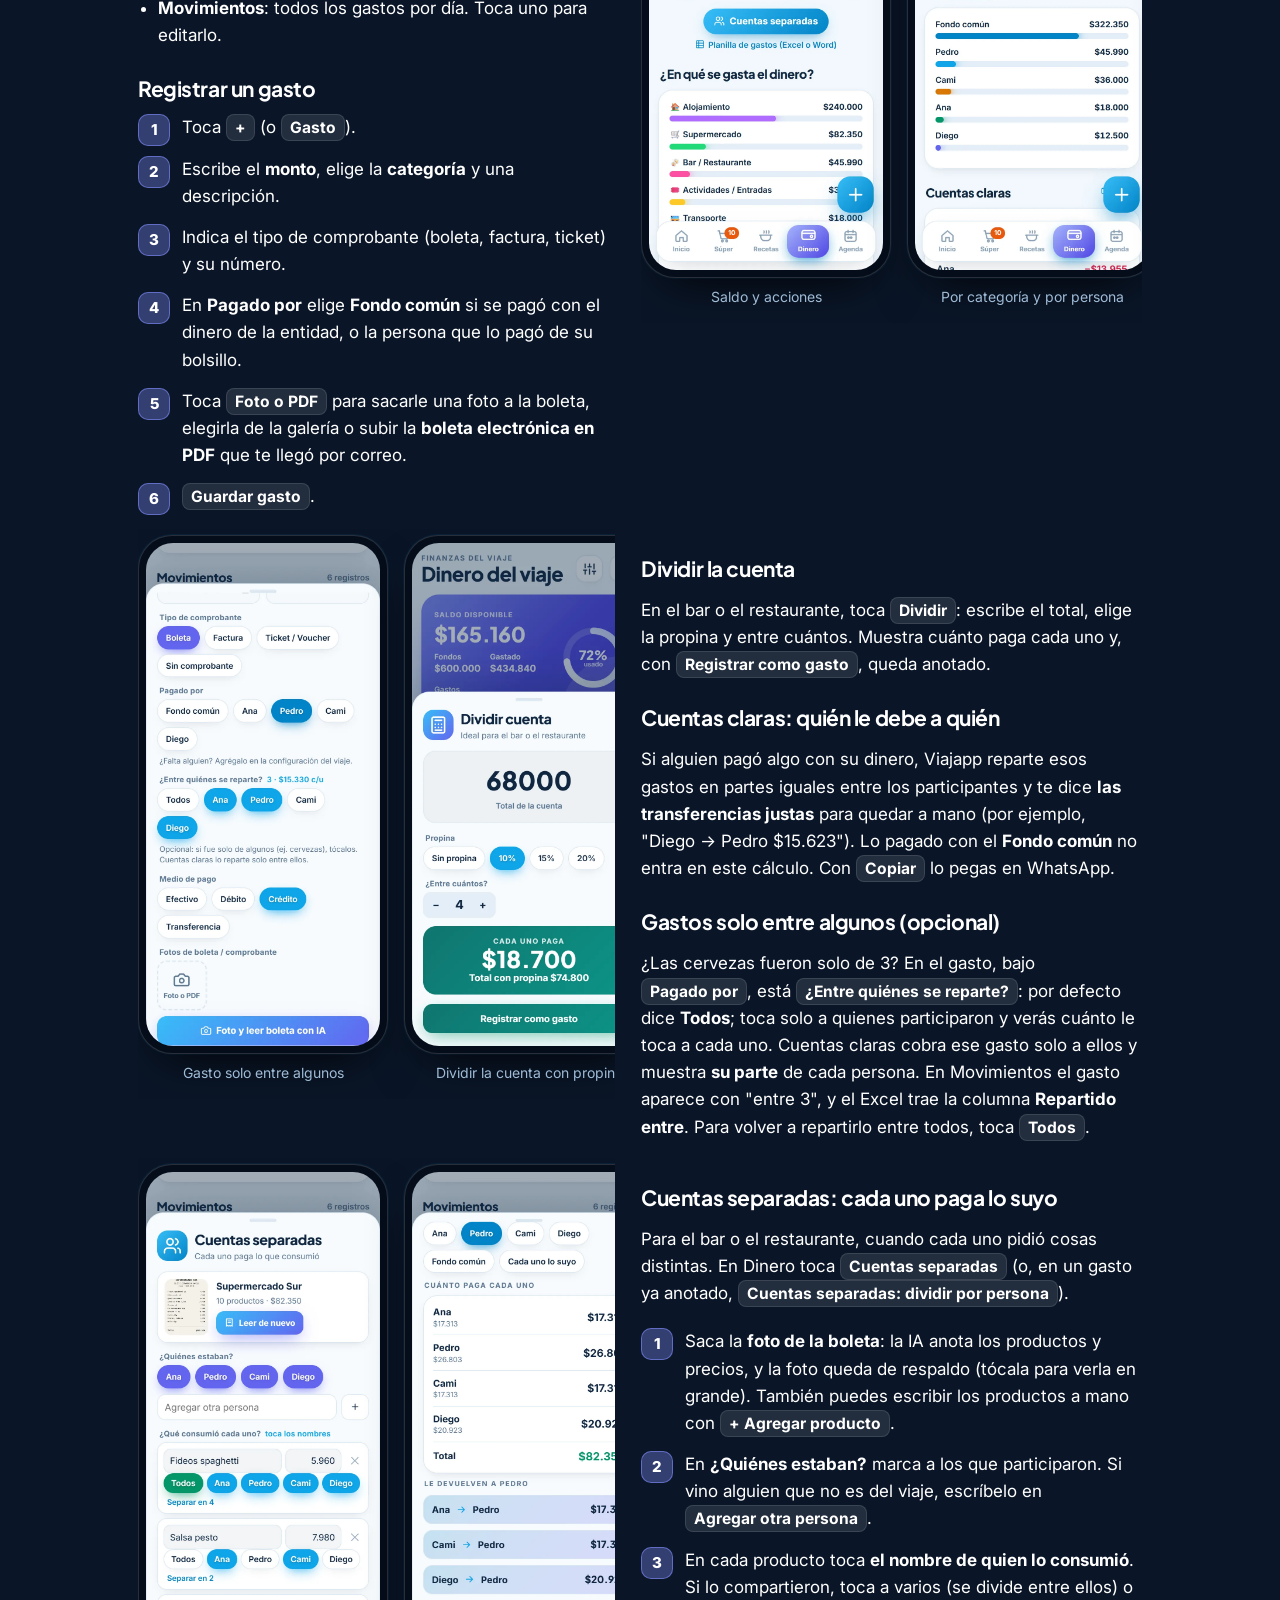
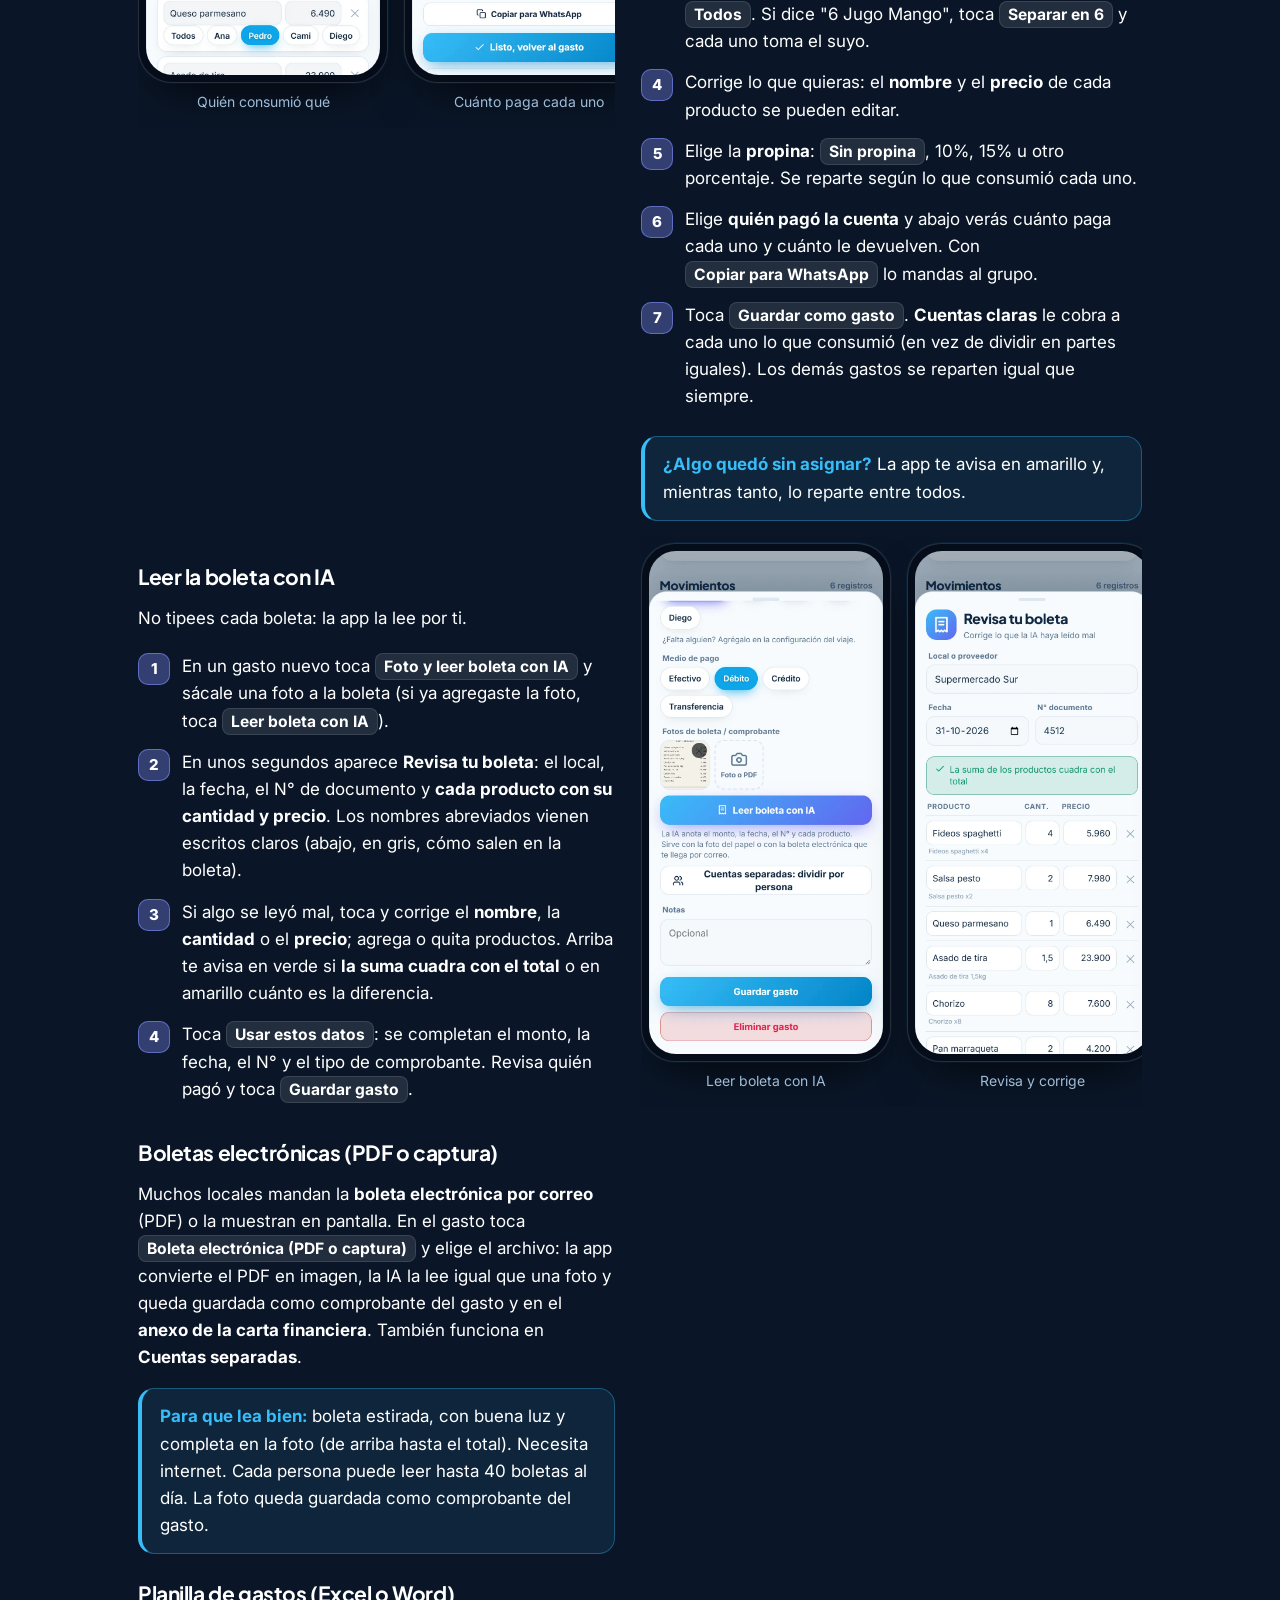
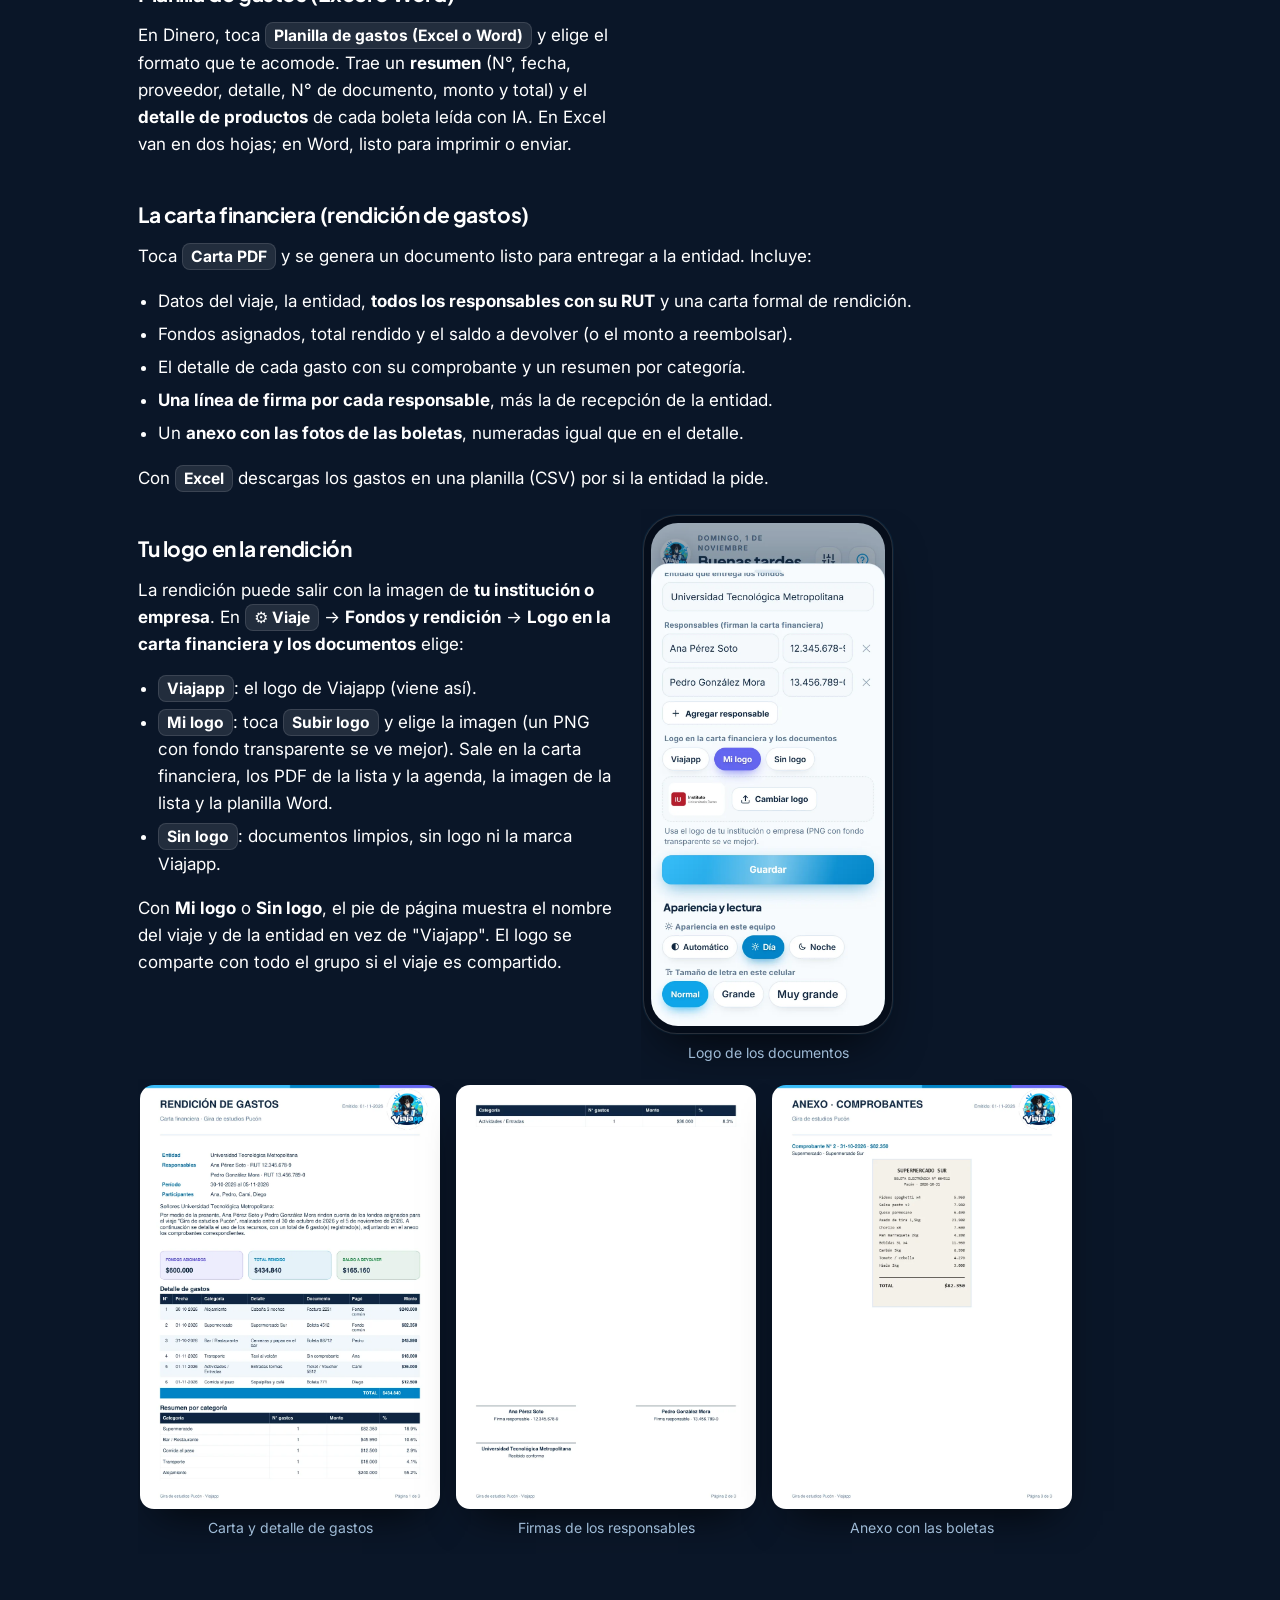
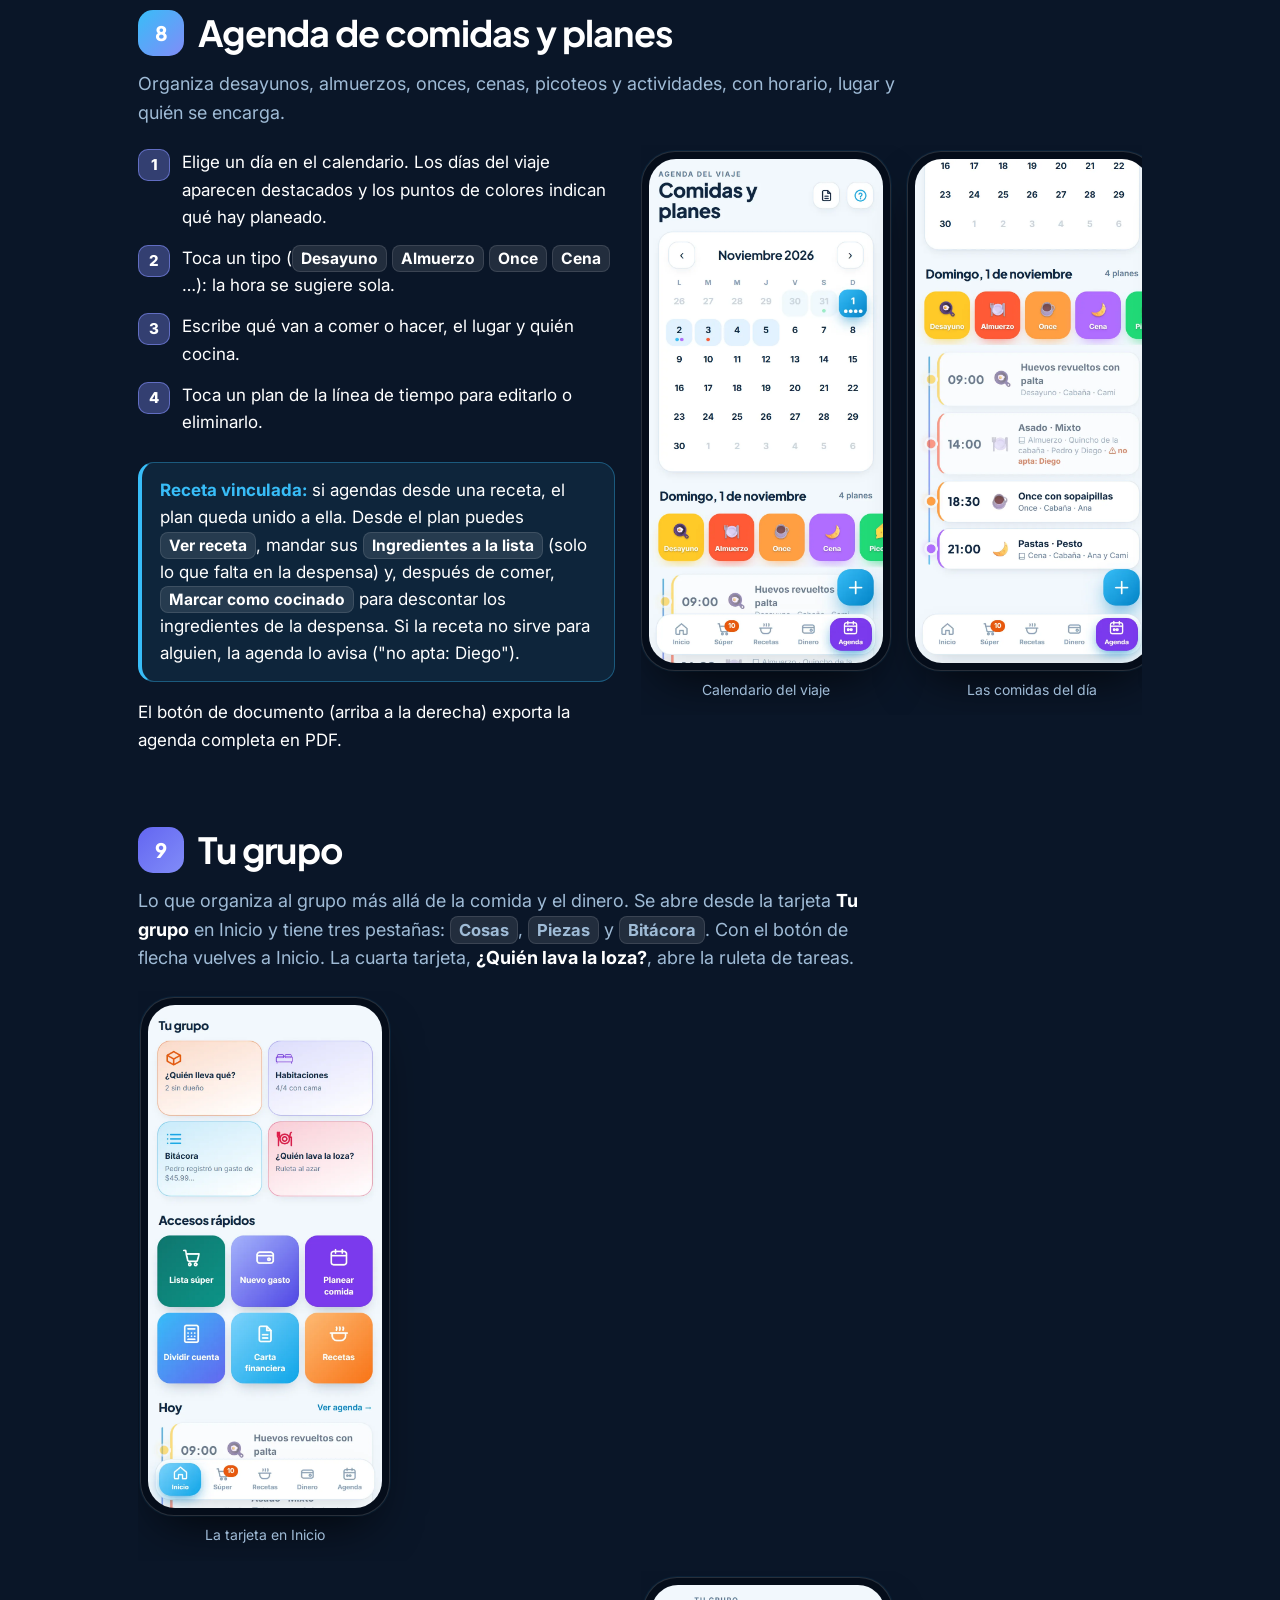
==== commit 380518af: "Ruleta de la loza, clima del destino y recetas para grupos grandes - Tu grupo: "¿Quién lava la loza?" ====
--- a/manual/index.html
+++ b/manual/index.html
@@ -194,10 +194,11 @@
       <div>
         <ul class="dots">
           <li><b>Tarjeta del viaje:</b> nombre, fechas, participantes y el contador "Día 3 de 7". Tócala para editar el viaje.</li>
+          <li><b>Clima:</b> el botón de la tarjeta muestra la temperatura de hoy (o la del día que llegan). Ver <a href="#clima">Clima del destino</a>.</li>
           <li><b>Productos comprados</b> y <b>gastado de los fondos</b>: tócalos para ir directo al Súper o a Dinero.</li>
           <li><b>Próximo plan:</b> la siguiente comida o actividad de la agenda.</li>
           <li><b>Accesos rápidos:</b> lista del súper, nuevo gasto, planear comida, dividir cuenta, carta financiera y recetas.</li>
-          <li><b>Tu grupo:</b> acceso a <a href="#grupo">¿Quién lleva qué?, Habitaciones y Bitácora</a>, con un resumen de cada uno.</li>
+          <li><b>Tu grupo:</b> acceso a <a href="#grupo">¿Quién lleva qué?, Habitaciones, Bitácora y ¿Quién lava la loza?</a>, con un resumen de cada uno.</li>
           <li><b>Hoy:</b> la línea de tiempo con las comidas del día y quién cocina.</li>
         </ul>
         <p>Abajo siempre tienes la barra con los cinco módulos: <span class="ui">Inicio</span> <span class="ui">Súper</span> <span class="ui">Recetas</span> <span class="ui">Dinero</span> <span class="ui">Agenda</span>. El número amarillo sobre Súper indica cuántos productos faltan por comprar.</p>
@@ -205,6 +206,21 @@
       <div class="shots">
         <figure><span class="phone"><img loading="lazy" src="img/01-inicio.webp" alt="Pantalla de Inicio con la tarjeta del viaje y resúmenes"></span><figcaption>Resumen del viaje</figcaption></figure>
         <figure><span class="phone"><img loading="lazy" src="img/02-inicio-accesos.webp" alt="Accesos rápidos y comidas de hoy"></span><figcaption>Accesos rápidos y el día de hoy</figcaption></figure>
+      </div>
+    </div>
+    <div class="split" id="clima">
+      <div>
+        <h3>Clima del destino</h3>
+        <ol class="steps">
+          <li>En la hoja del viaje (engranaje) escribe el <b>Destino</b>, por ejemplo <i>Pucón</i>. También puedes escribirlo directo en la hoja del clima.</li>
+          <li>Toca el botón del clima en la tarjeta del viaje: aparece el pronóstico de <b>cada día del viaje</b> con la máxima, la mínima y la probabilidad de lluvia.</li>
+          <li>Arriba salen <b>consejos</b> según el pronóstico: paraguas si viene lluvia, ropa abrigada si las noches son frías, bloqueador si hace calor.</li>
+        </ol>
+        <p>El pronóstico llega hasta 16 días. Si el viaje es más adelante, la app muestra <b>cómo estuvo el clima en esas mismas fechas el año pasado</b>, para que sepan qué llevar.</p>
+        <div class="tip"><b>¿Hay dos lugares con el mismo nombre?</b> Agrega la región o el país después de una coma: <i>Mendoza, Argentina</i>. La hoja muestra la región encontrada para que confirmes.</div>
+      </div>
+      <div class="shots">
+        <figure><span class="phone"><img loading="lazy" src="img/49-clima.webp" alt="Pronóstico del clima para los días del viaje en Pucón"></span><figcaption>El clima de los días del viaje</figcaption></figure>
       </div>
     </div>
   </section>
@@ -276,22 +292,29 @@
   <!-- 5. Recetas -->
   <section id="recetas">
     <div class="sec-head"><span class="sec-num" style="--c:linear-gradient(135deg,#7dd3fc,#0ea5e9)">5</span><h2>Recetas</h2></div>
-    <p class="lead">120 recetas con más de 330 variantes en 18 categorías:
+    <p class="lead">146 recetas con 400 variantes en 18 categorías:
       <b>cocina chilena</b> (pastel de choclo, cazuela, curanto, caldillo de congrio, pastel de papas, plateada, mote con huesillo, calzones rotos…),
       <b>Latinoamérica</b> (tacos, arepas, ají de gallina, causa, feijoada, pollo a la brasa…),
       <b>Asia</b> (sushi, poke, pad thai, curry thai, teriyaki…),
       <b>Europa y Mediterráneo</b> (tortilla española, moussaka, quiche, shawarma, falafel…),
-      además de pastas, asados, ensaladas, desayunos, onces, postres, tragos y picoteo. Elige qué cocinar y los ingredientes pasan solos a la lista del súper.</p>
+      además de pastas, asados, ensaladas, desayunos (granola, chocolate caliente, pancakes de avena…), onces (kuchen, sándwiches Barros Luco y Jarpa, alfajores, budín…), postres, tragos y picoteo. Elige qué cocinar y los ingredientes pasan solos a la lista del súper.</p>
     <div class="split rev">
       <div>
         <h3>Cocinar una receta</h3>
         <ol class="steps">
           <li>Busca (la búsqueda recorre todo el recetario) o elige una categoría y toca la receta. En "Todas" cada categoría muestra unas pocas recetas; toca <span class="ui">Ver las N recetas</span> para ver el resto.</li>
           <li>Elige la <b>variante</b> (por ejemplo, Pastas → Pesto).</li>
-          <li>Indica <b>para cuántas personas</b>: las cantidades se recalculan solas.</li>
+          <li>Indica <b>para cuántas personas</b>: las cantidades se recalculan solas. Parte con todo el grupo: los de la lista más las <b>personas extra</b> (niños o visitas que comen pero no están en la lista). Puedes sumar o restar extra ahí mismo con − y +.</li>
           <li><b>Desmarca lo que ya tienes</b> (la sal, el aceite…). Lo que está en la despensa ya viene desmarcado ("en despensa") y lo que está en tu lista dice "en tu lista".</li>
           <li>Toca <span class="ui">Agregar ingredientes a la lista</span>, o <span class="ui">Agendar</span> para ponerla en el calendario.</li>
         </ol>
+        <h3>Filtros útiles</h3>
+        <ul class="dots">
+          <li><span class="ui">Para grupos grandes</span>: platos de olla o bandeja que rinden para muchos (arroz con pollo, porotos, cazuela, carbonada, pasta al horno, pernil, chili…).</li>
+          <li><span class="ui">Vegetarianas</span> y <span class="ui">Veganas</span>: la tarjeta dice qué variante sirve y, al abrirla, ya viene elegida.</li>
+          <li><span class="ui">Aptas para el grupo</span> aparece cuando alguien tiene una <a href="#dietas">dieta o alergia</a>.</li>
+        </ul>
+        <div class="tip"><b>Cocinar para muchos:</b> desde 11 personas, lo que se compra una sola vez (sal, aceite, especias, caldos) se calcula <b>1 por cada 10 personas</b>, para que no falte.</div>
         <h3>Crear o modificar recetas</h3>
         <ul class="dots">
           <li>Con el botón <span class="ui">+</span> creas tu propia receta: nombre, categoría, ingredientes base y variantes.</li>
@@ -299,10 +322,12 @@
           <li>Puedes elegir los productos del catálogo o escribir uno nuevo: se crea solo en el Súper.</li>
           <li>Puedes <span class="ui">Editar receta</span> en cualquiera de las incluidas sin perder la original: siempre está <span class="ui">Restaurar original</span>. También puedes <b>ocultar</b> las que no te sirvan.</li>
           <li>Tus recetas y las que modificaste aparecen en el filtro <span class="ui">Mías</span>, con una estrella.</li>
+          <li>Marca <span class="ui">Rinde para grupos grandes</span> para que tu receta aparezca en ese filtro.</li>
         </ul>
       </div>
       <div class="shots">
         <figure><span class="phone"><img loading="lazy" src="img/06-recetas.webp" alt="Recetario con categorías"></span><figcaption>El recetario</figcaption></figure>
+        <figure><span class="phone"><img loading="lazy" src="img/50-recetas-grupos.webp" alt="Filtro Para grupos grandes"></span><figcaption>Para grupos grandes</figcaption></figure>
         <figure><span class="phone"><img loading="lazy" src="img/07-receta-cocinar.webp" alt="Receta de pastas con variante pesto para 4 personas"></span><figcaption>Variante, personas e ingredientes</figcaption></figure>
         <figure><span class="phone"><img loading="lazy" src="img/08-receta-editor.webp" alt="Editor de recetas con ingredientes y variantes"></span><figcaption>Editor de recetas</figcaption></figure>
       </div>
@@ -495,7 +520,7 @@
   <!-- Tu grupo -->
   <section id="grupo">
     <div class="sec-head"><span class="sec-num" style="--c:linear-gradient(135deg,#6366f1,#818cf8)">9</span><h2>Tu grupo</h2></div>
-    <p class="lead">Lo que organiza al grupo más allá de la comida y el dinero. Se abre desde la tarjeta <b>Tu grupo</b> en Inicio y tiene tres pestañas: <span class="ui">Cosas</span>, <span class="ui">Piezas</span> y <span class="ui">Bitácora</span>. Con el botón de flecha vuelves a Inicio.</p>
+    <p class="lead">Lo que organiza al grupo más allá de la comida y el dinero. Se abre desde la tarjeta <b>Tu grupo</b> en Inicio y tiene tres pestañas: <span class="ui">Cosas</span>, <span class="ui">Piezas</span> y <span class="ui">Bitácora</span>. Con el botón de flecha vuelves a Inicio. La cuarta tarjeta, <b>¿Quién lava la loza?</b>, abre la ruleta de tareas.</p>
     <div class="shots" style="margin-bottom:10px">
       <figure><span class="phone"><img loading="lazy" src="img/26-grupo-inicio.webp" alt="Tarjeta Tu grupo en Inicio"></span><figcaption>La tarjeta en Inicio</figcaption></figure>
     </div>
@@ -550,6 +575,23 @@
       </div>
       <div class="shots">
         <figure><span class="phone"><img loading="lazy" src="img/31-grupo-bitacora.webp" alt="Bitácora con los movimientos del grupo"></span><figcaption>Bitácora con filtros</figcaption></figure>
+      </div>
+    </div>
+
+    <div class="split rev" id="loza">
+      <div>
+        <h3>¿Quién lava la loza?</h3>
+        <p>Una ruleta al azar para las tareas de la casa, sin discusiones.</p>
+        <ol class="steps">
+          <li>En Inicio, en Tu grupo, toca <span class="ui">¿Quién lava la loza?</span>.</li>
+          <li>Elige la tarea: <b>lavar la loza</b>, secar y guardar, sacar la basura, cocinar u ordenar.</li>
+          <li>Toca a las personas para sacarlas del sorteo (por ejemplo, quien cocinó).</li>
+          <li>Toca <span class="ui">Girar la ruleta</span>: los nombres giran y se detiene en a quien le toca.</li>
+        </ol>
+        <p>Con <b>Por turnos</b> activado, nadie repite hasta que a todos les haya tocado; al lado de cada nombre se ve cuántas veces le ha tocado. Cada sorteo queda en la Bitácora y en la tarjeta se ve a quién le tocó hoy.</p>
+      </div>
+      <div class="shots">
+        <figure><span class="phone"><img loading="lazy" src="img/48-ruleta-loza.webp" alt="Ruleta de tareas con el resultado"></span><figcaption>Le toca a…</figcaption></figure>
       </div>
     </div>
   </section>
@@ -640,6 +682,8 @@
     <details><summary>¿Puedo sacar la marca Viajapp de la carta financiera?</summary><p>Sí. En ⚙️ Viaje → "Logo en la carta financiera y los documentos" elige "Mi logo" para poner el de tu institución o empresa, o "Sin logo" para documentos sin marca.</p></details>
     <details><summary>¿Puedo poner más de un responsable en la carta financiera?</summary><p>Sí. En la hoja del viaje, en Responsables, toca "Agregar responsable" las veces que necesites. Todos aparecen en la carta con su RUT y su propia línea de firma.</p></details>
     <details><summary>Agregué una receta y las cantidades son muchas o pocas</summary><p>Las cantidades dependen de las personas elegidas. Cambia el número en "¿Para cuántas personas?" antes de agregar, o ajusta la cantidad después en Mi lista con los botones − y +.</p></details>
+    <details><summary>Vienen niños o visitas que no están en la lista, ¿cómo los cuento?</summary><p>En la hoja del viaje (engranaje) escribe cuántas son en <b>Personas extra</b>, o súmalas en la receta con − y + junto a "extra". Las recetas parten calculando para todos: los de la lista más los extra.</p></details>
+    <details><summary>¿De dónde sale el clima?</summary><p>De Open-Meteo, un servicio gratuito de pronóstico. Se necesita internet para consultarlo; sin conexión se muestra la última consulta. El pronóstico llega a 16 días; para fechas más lejanas se muestra cómo estuvo el clima el año pasado.</p></details>
     <details><summary>¿La despensa se actualiza sola?</summary><p>Sí: suma lo que marcas como comprado y descuenta lo que cocinan cuando marcas un plan con receta como "cocinado". Lo que traigan de sus casas o lo que se use sin receta lo ajustas a mano con − y +.</p></details>
     <details><summary>Alguien del grupo es celíaco o vegetariano, ¿qué hago?</summary><p>Anótalo en Dietas y alergias. Las recetas te dirán cuáles sirven para todos y cuáles se pueden adaptar, y al agregar una receta se compra solo para esa persona la versión apta (por ejemplo, fideos sin gluten).</p></details>
     <details><summary>La app dice "sin reemplazo", ¿qué significa?</summary><p>Que ese ingrediente no tiene una versión apta en el catálogo (por ejemplo, la carne del asado para alguien vegetariano). Prepárale una alternativa: puedes buscarla en el filtro "Aptas para el grupo".</p></details>
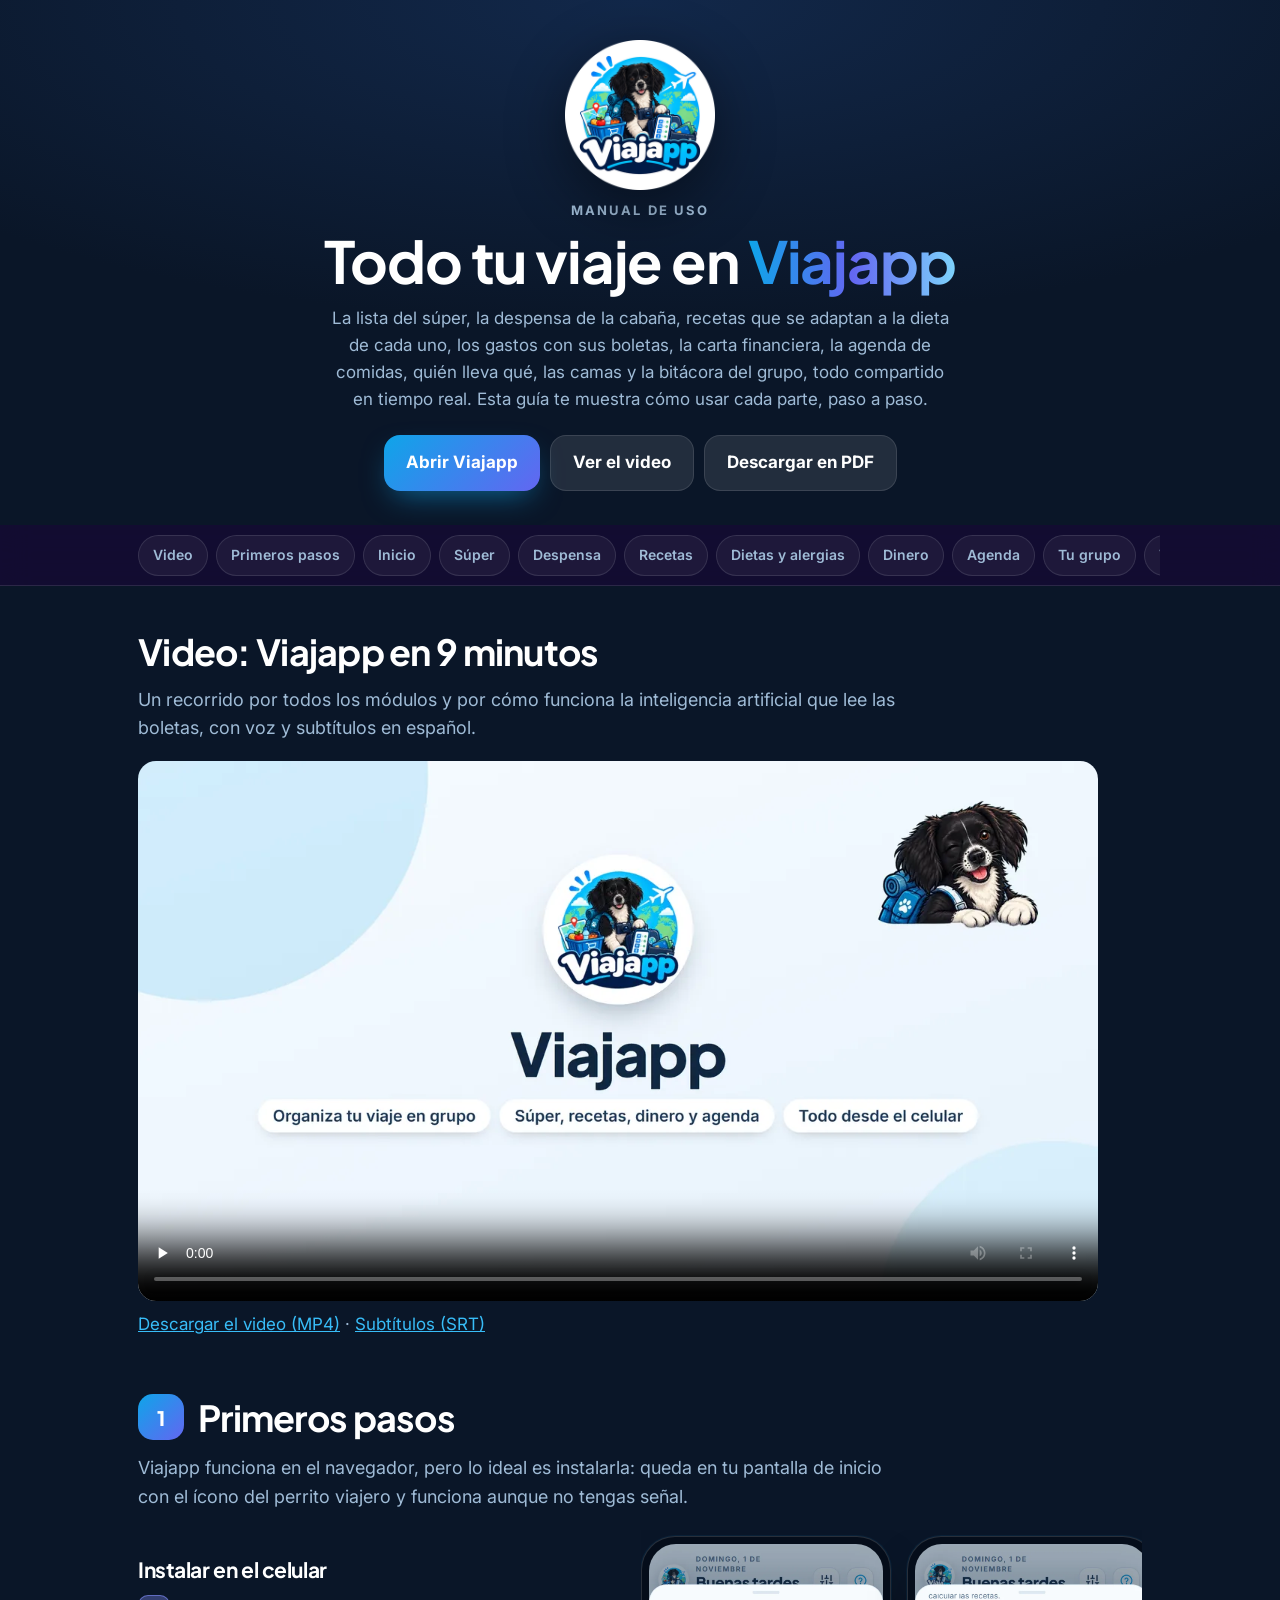
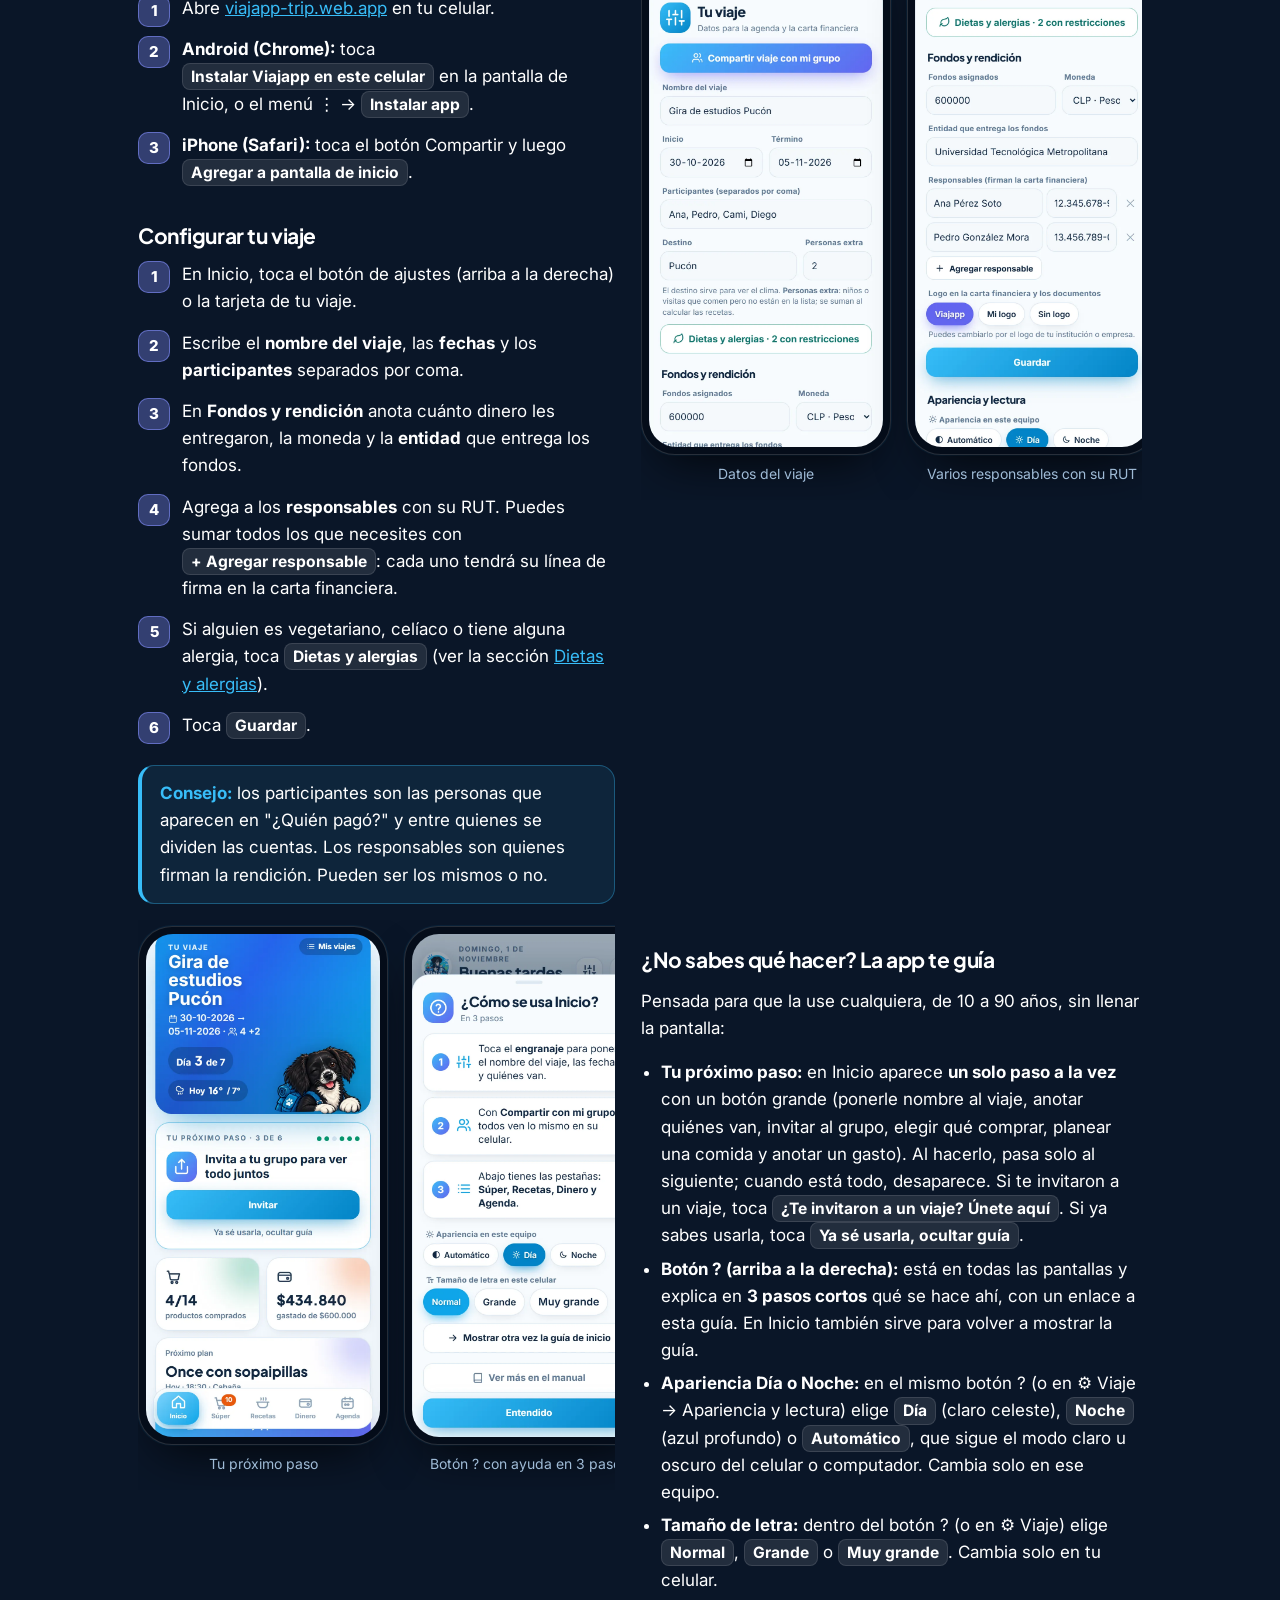
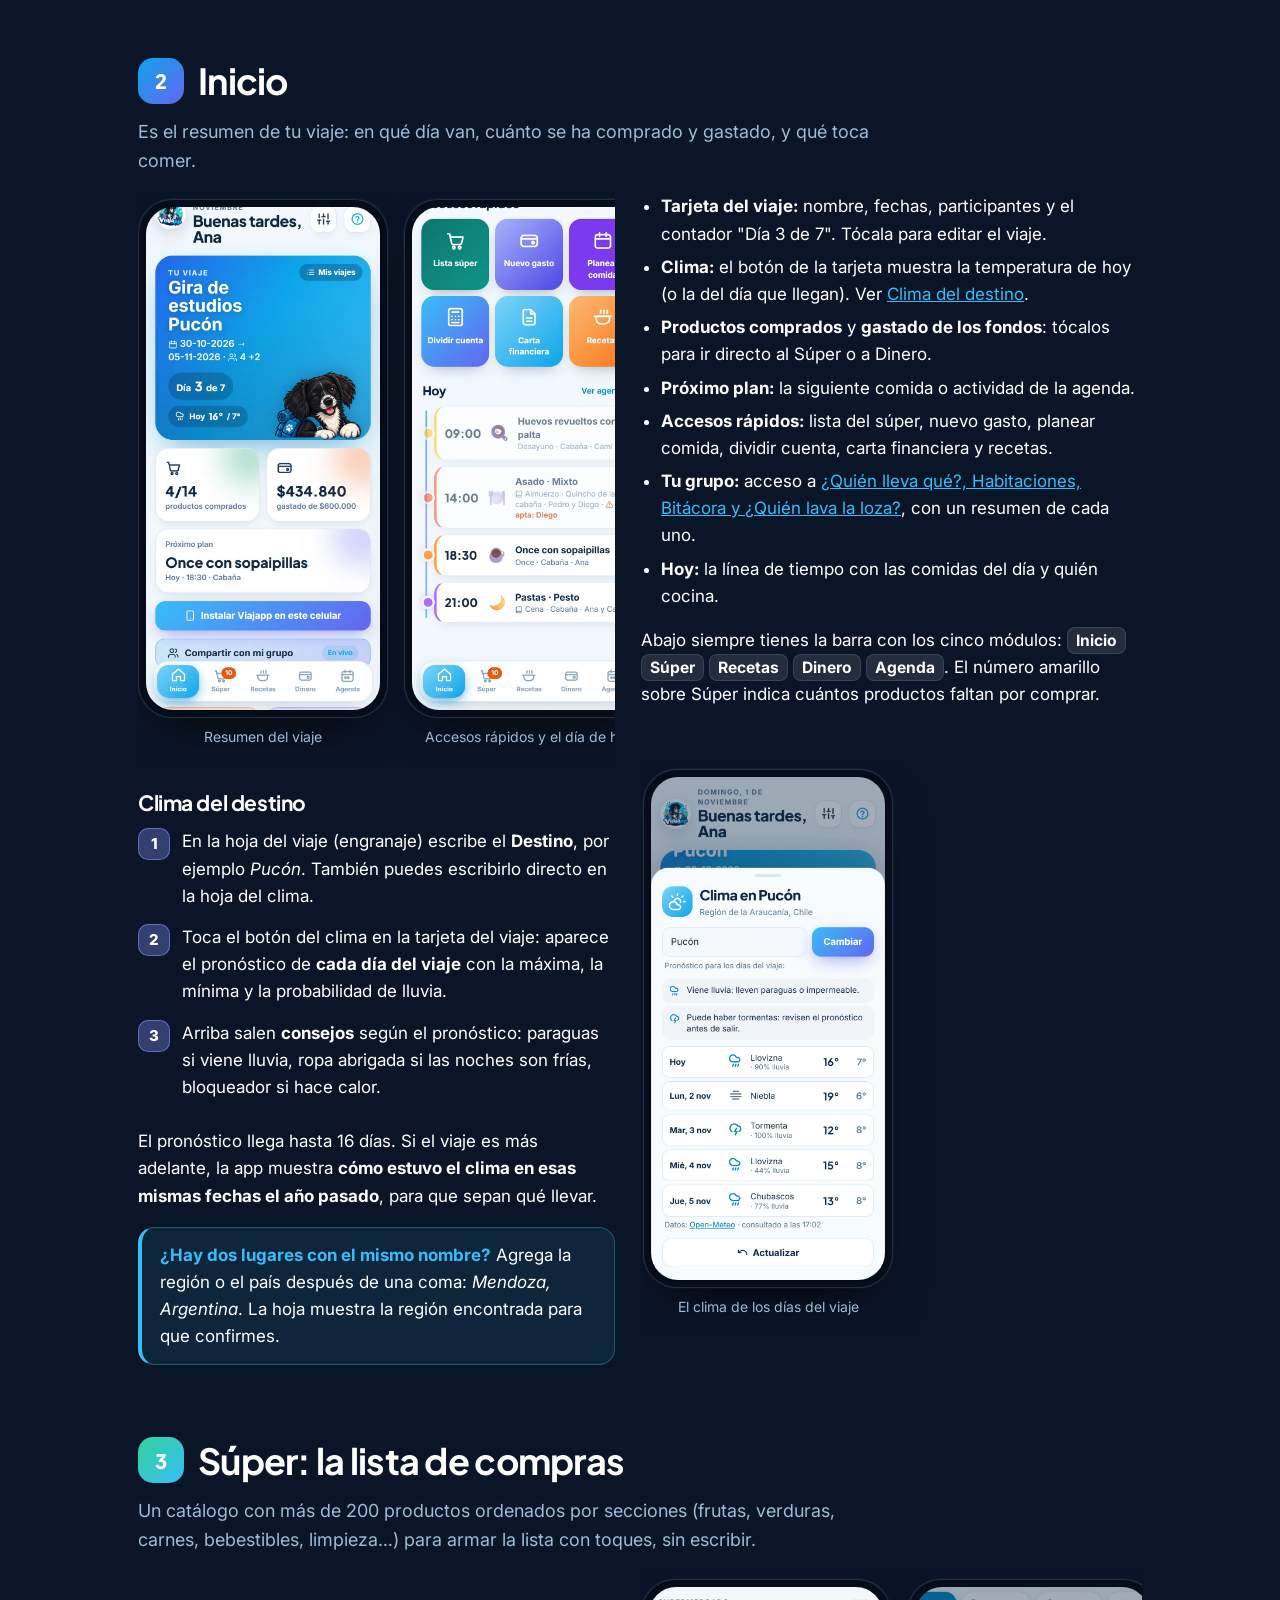
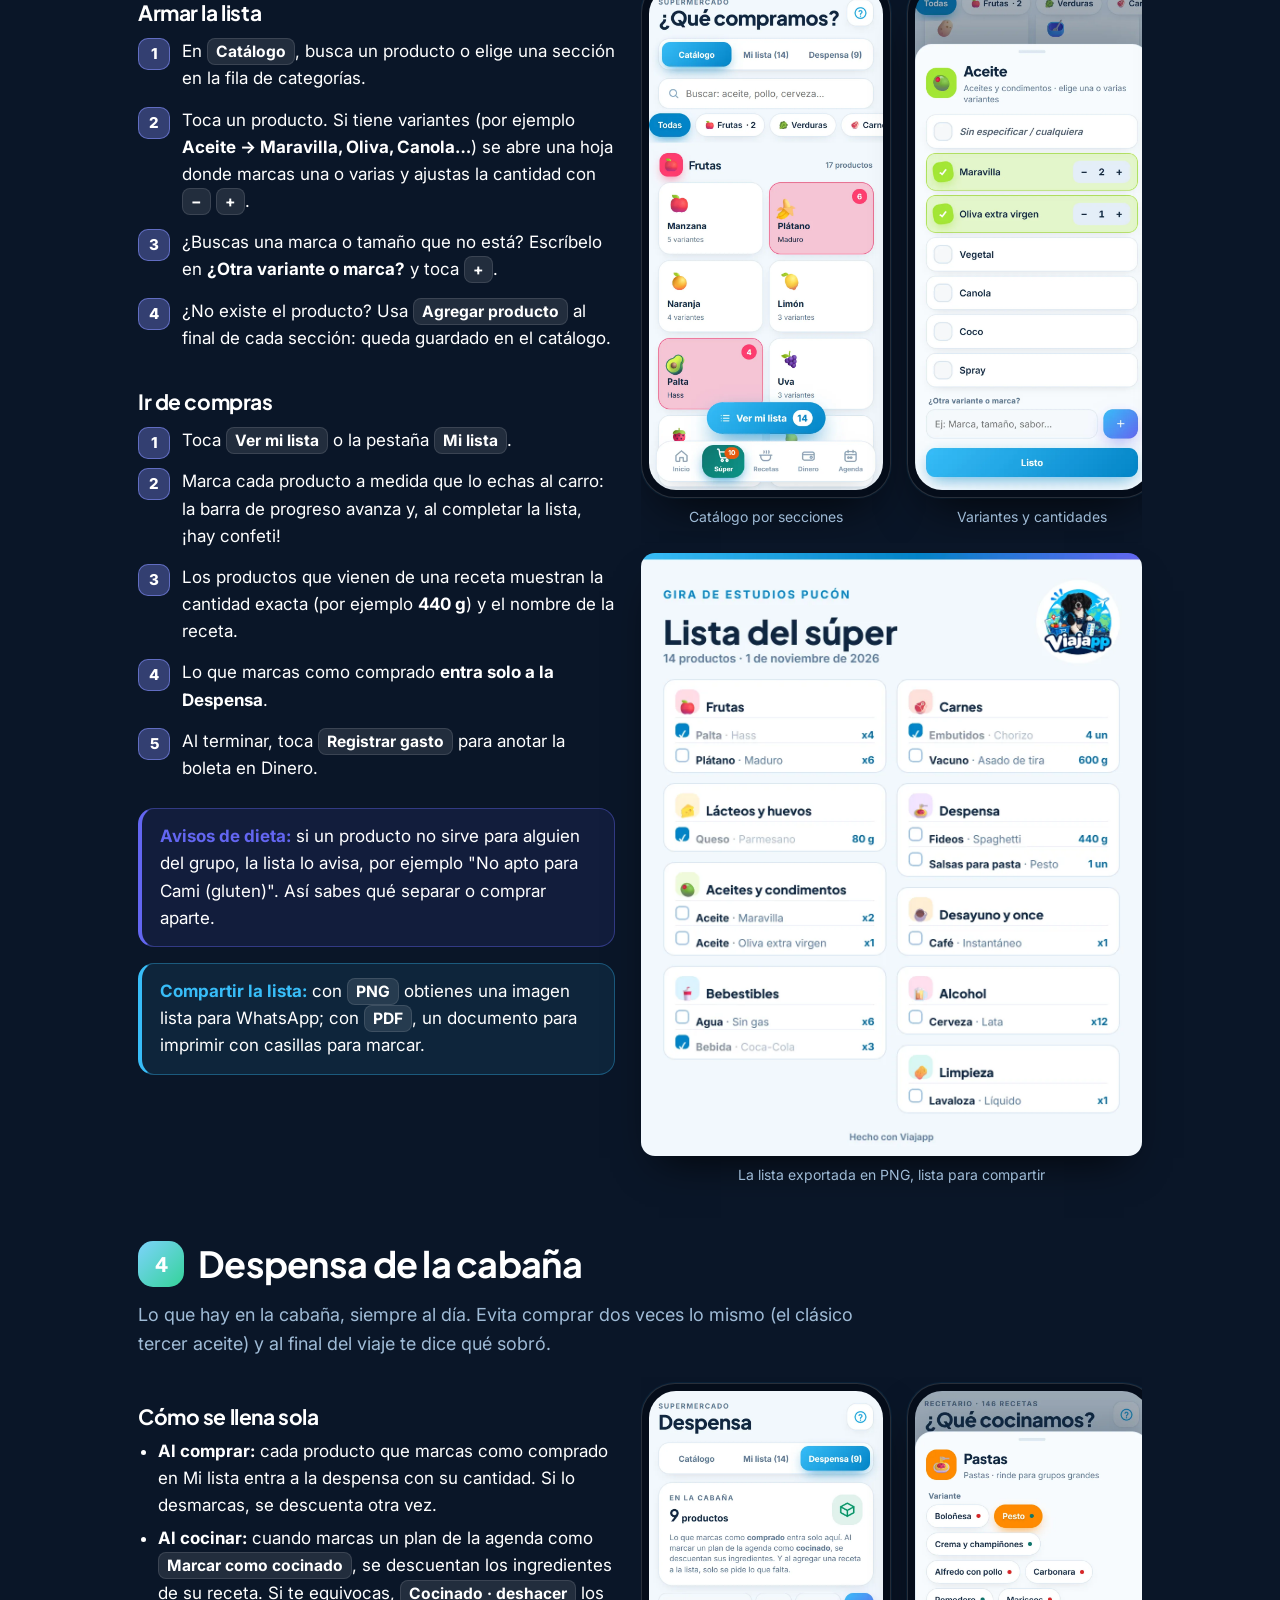
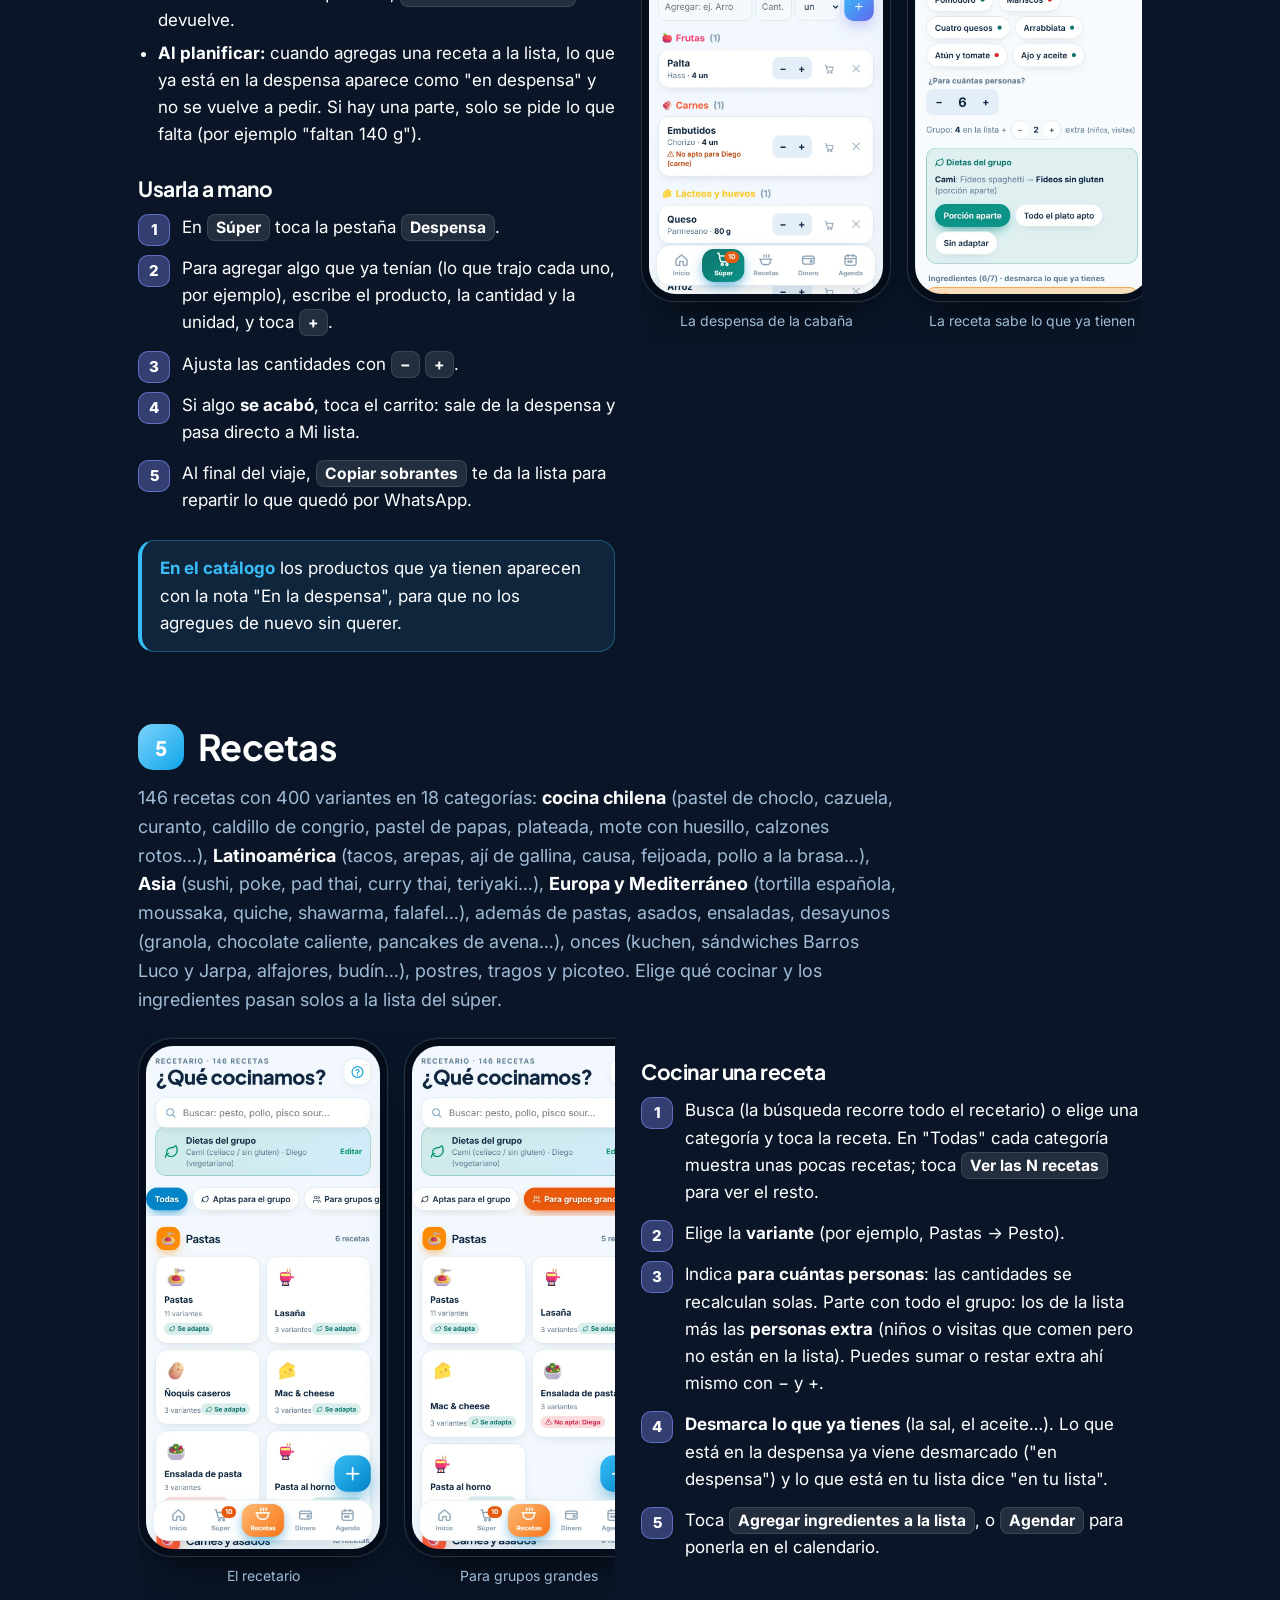
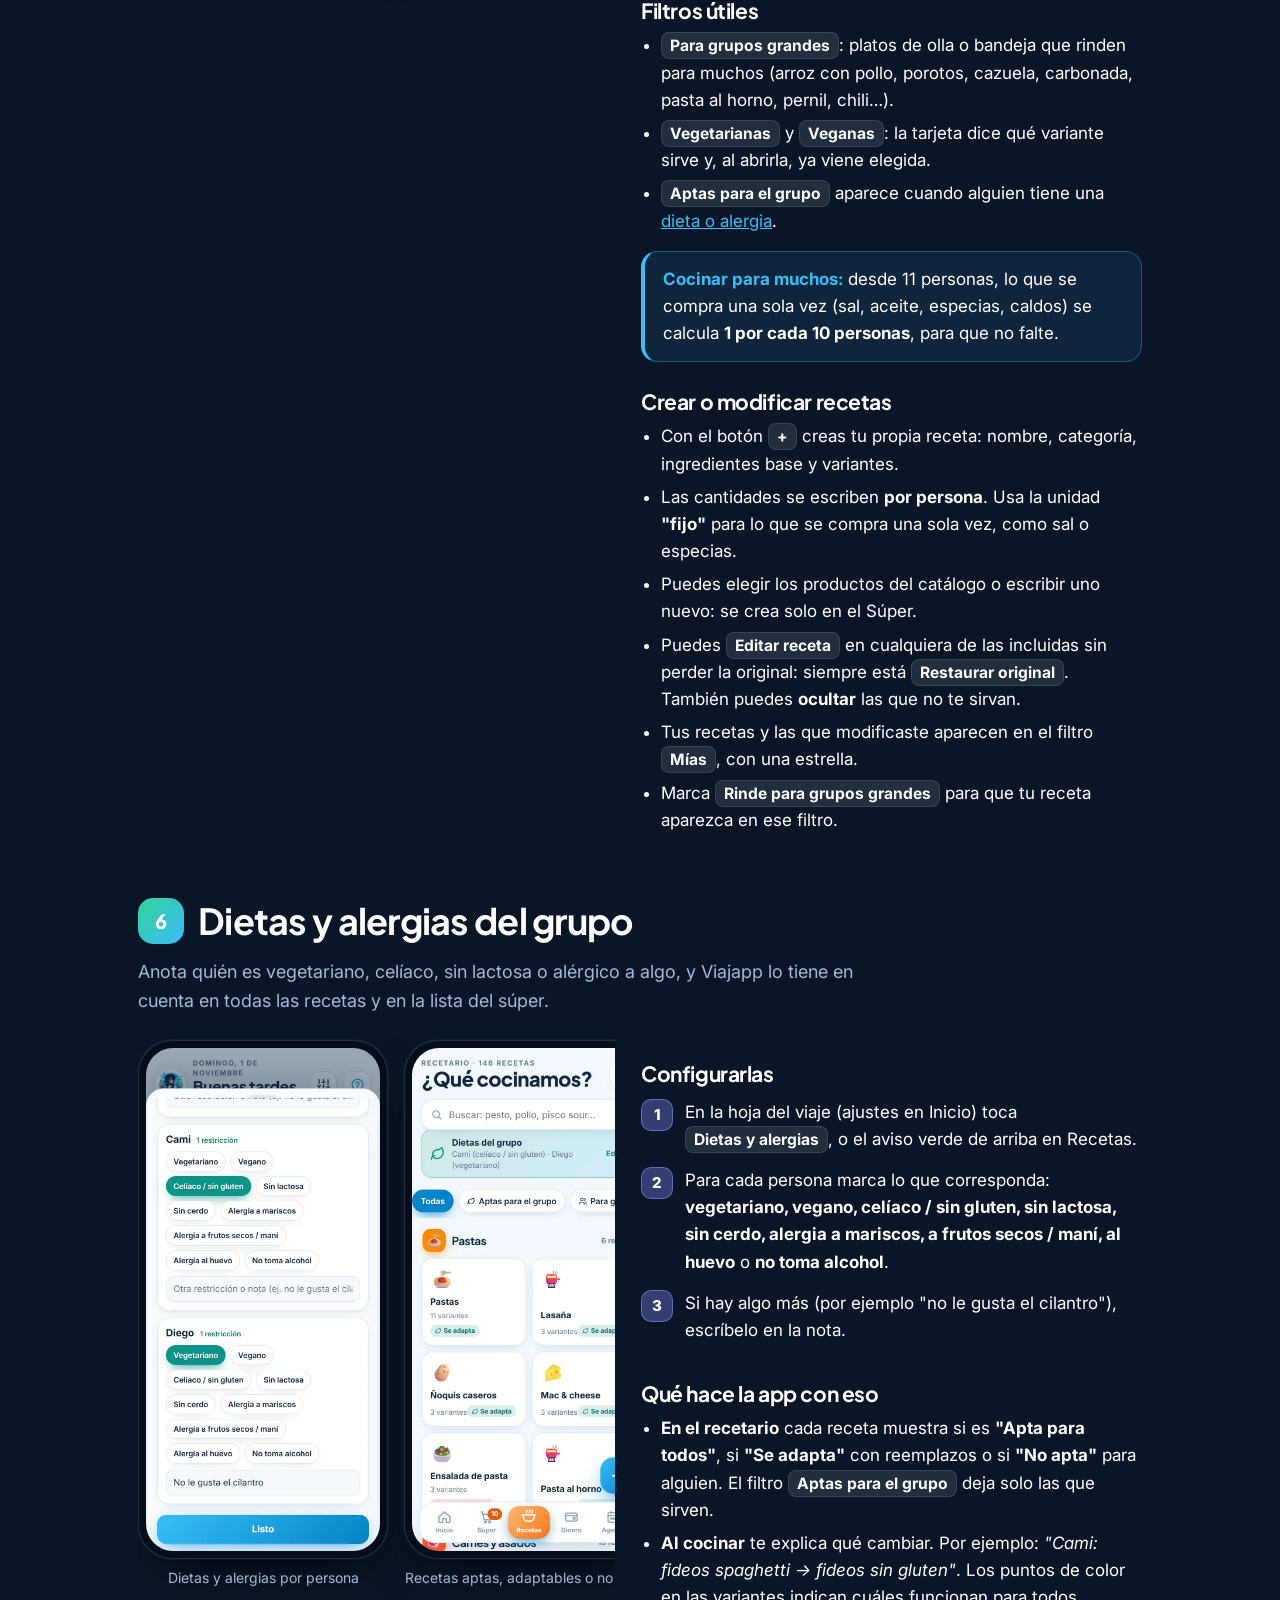
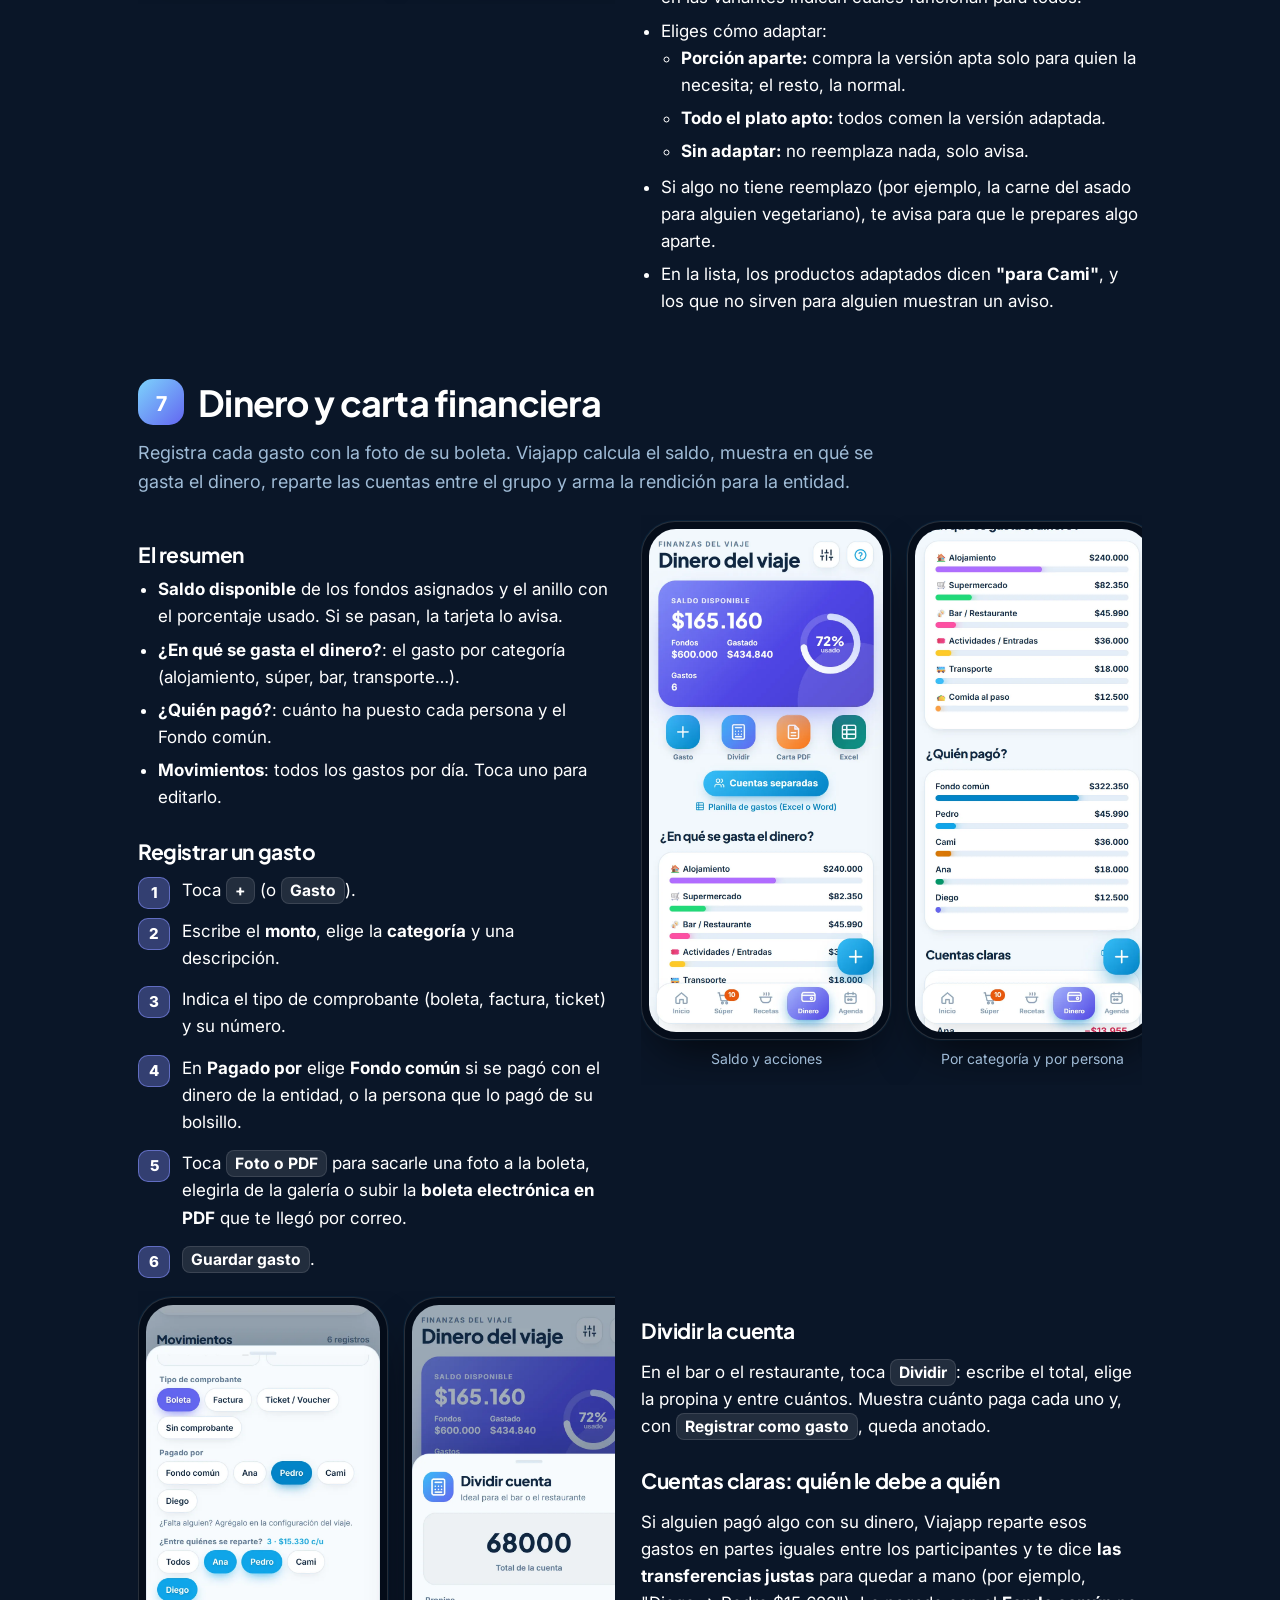
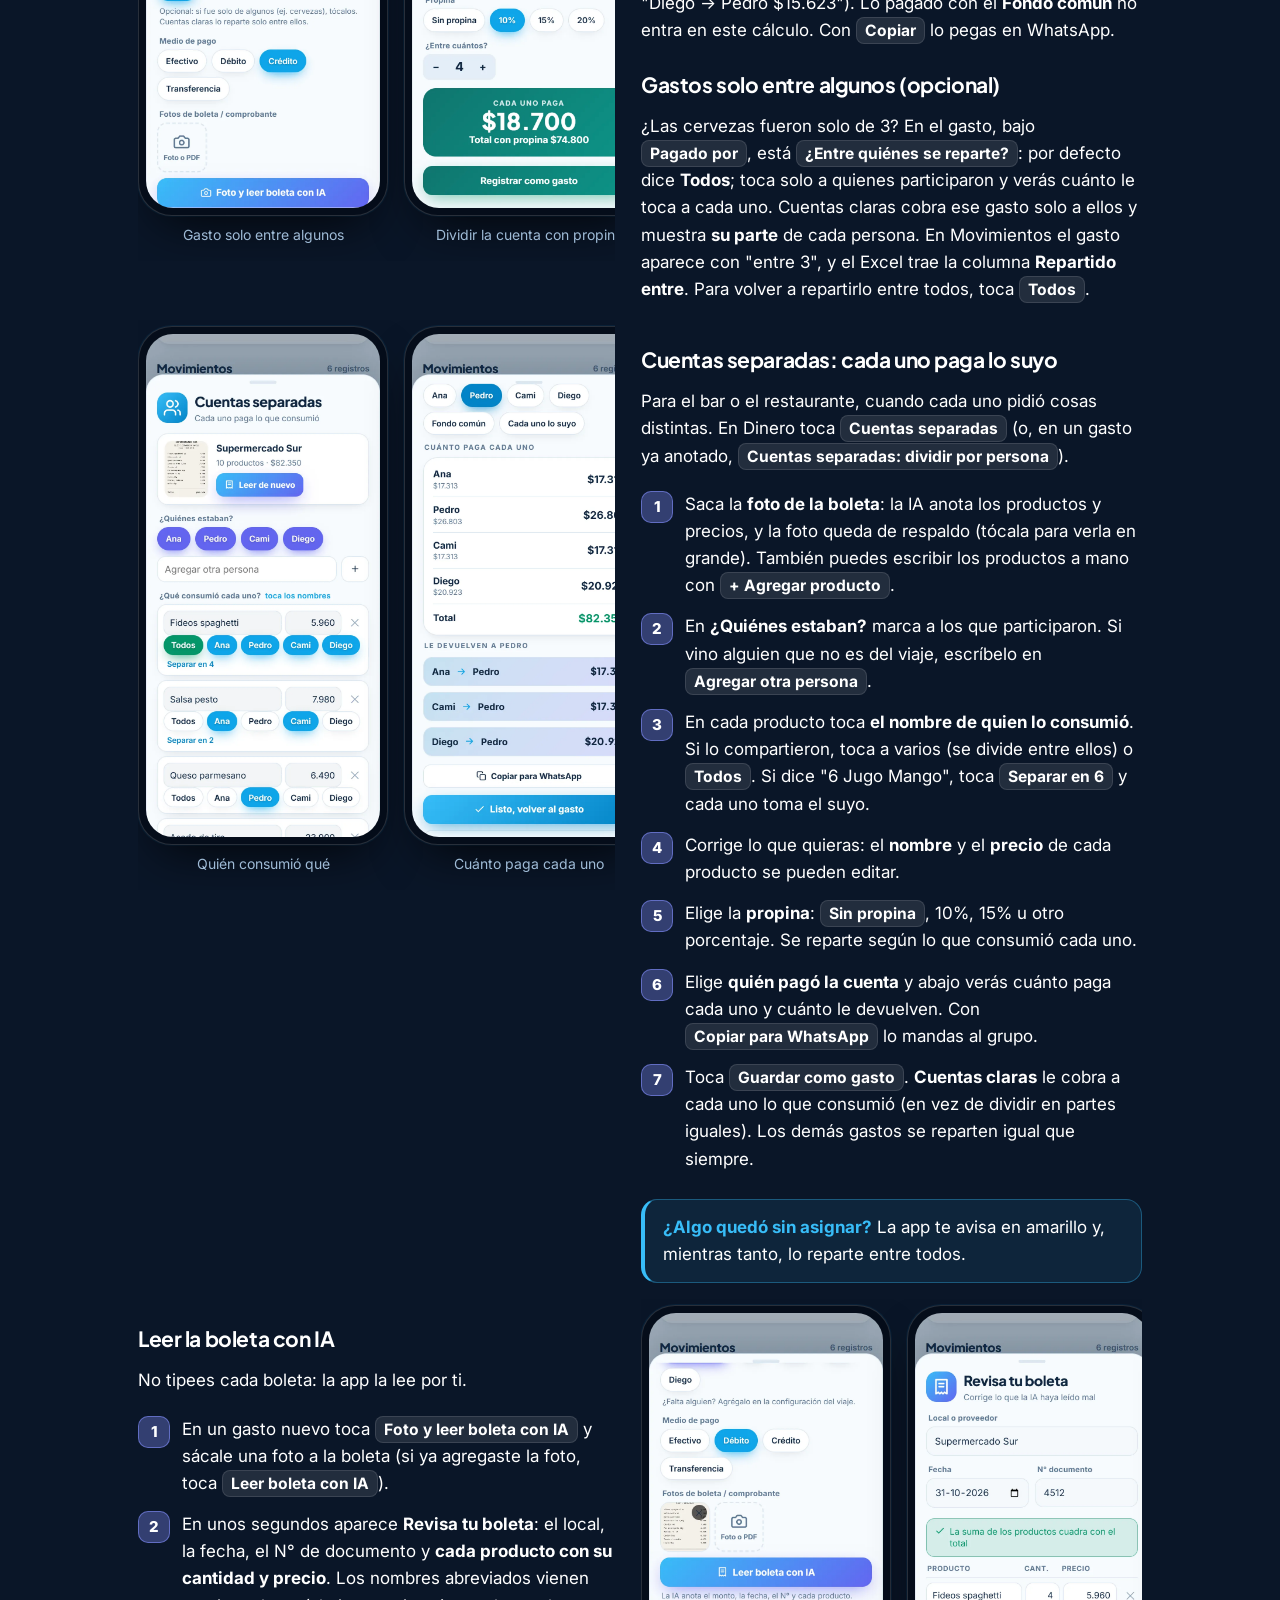
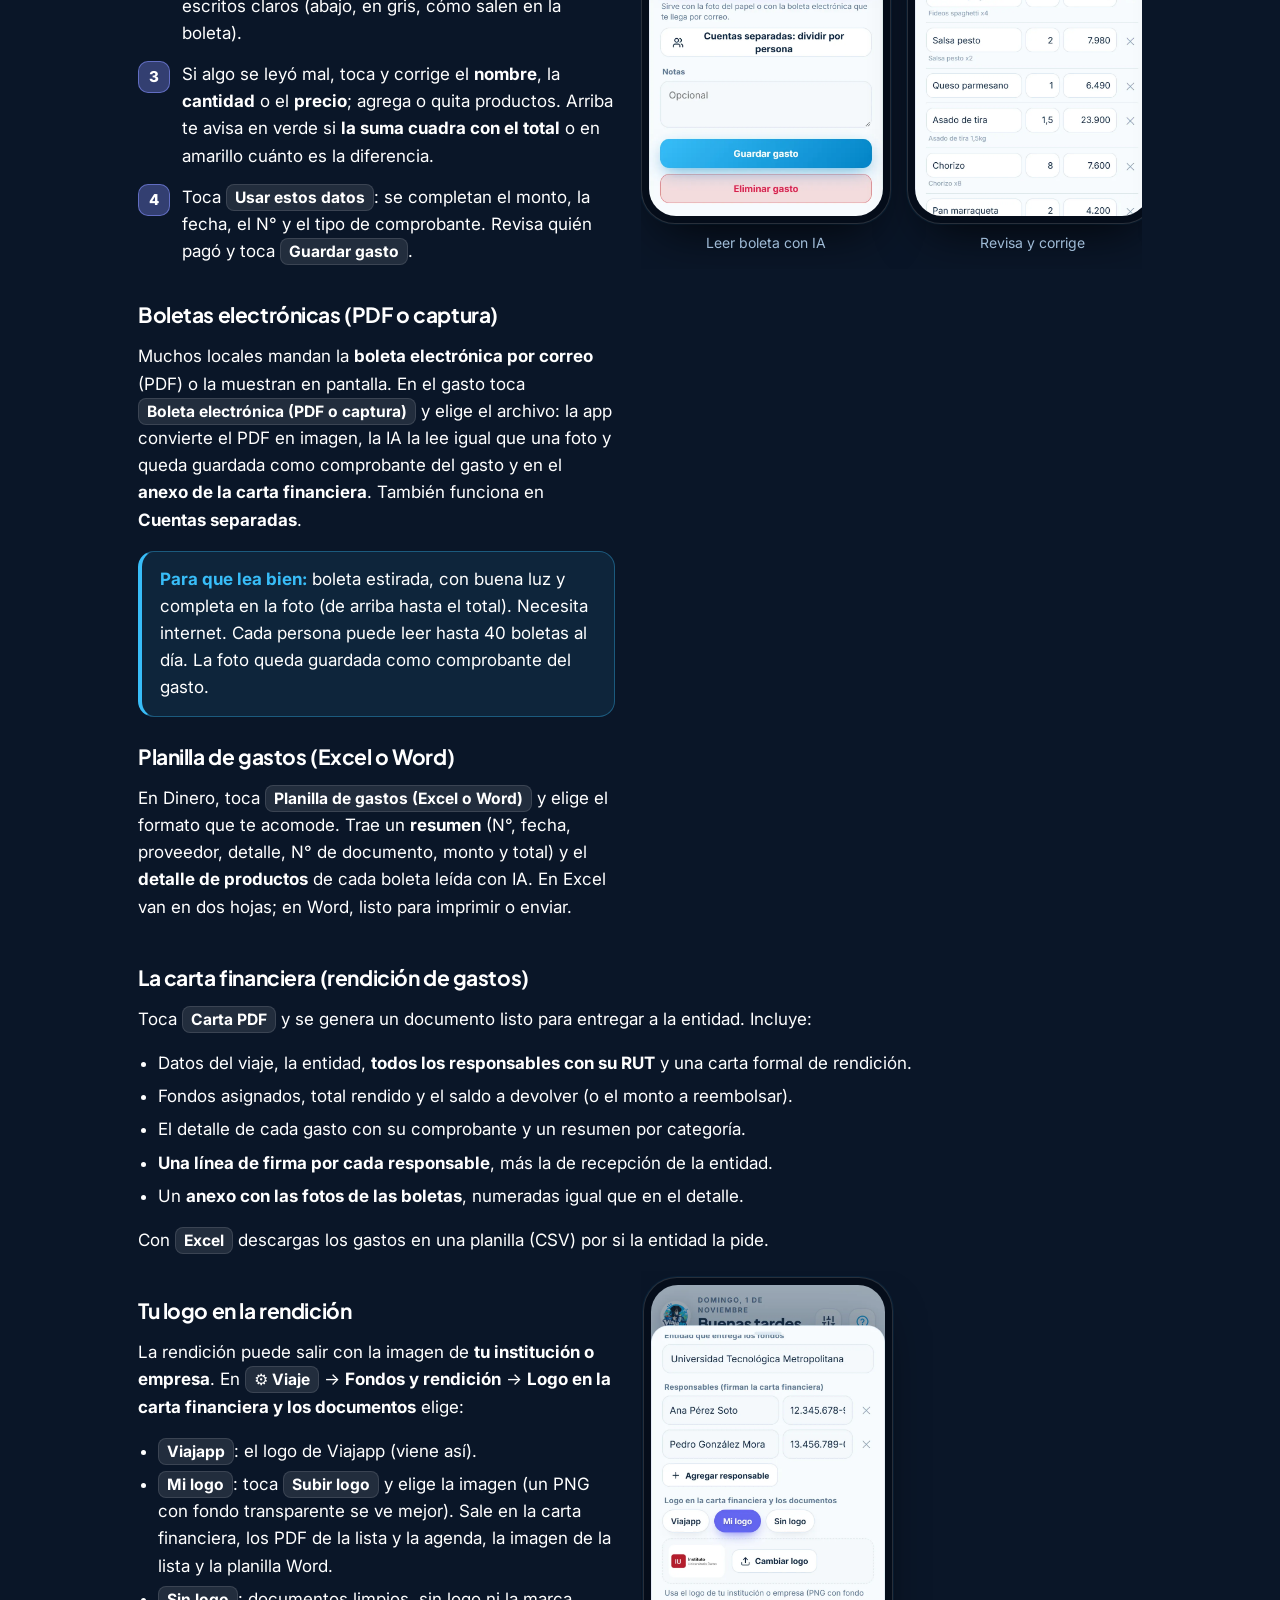
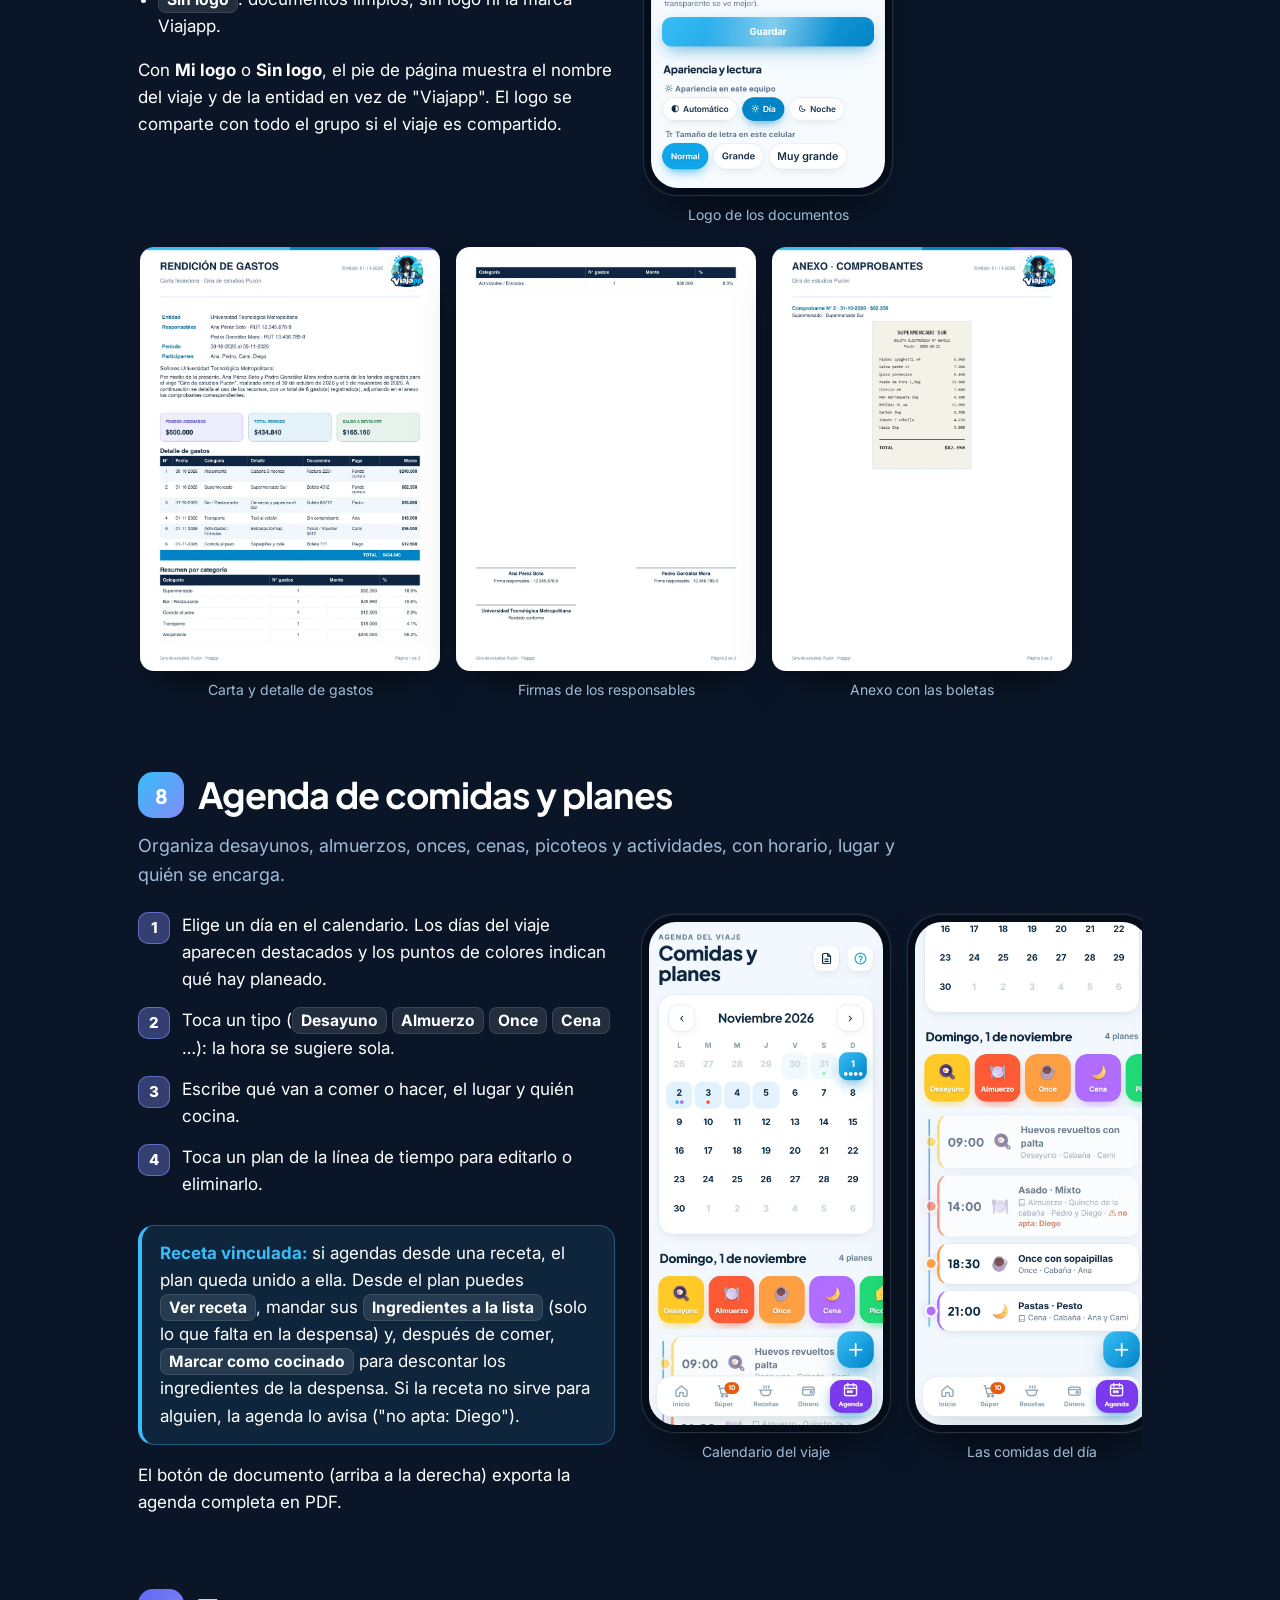
==== commit f686b88d: "Video tutorial de Viajapp con voz y subtítulos Video MP4 de 9 minutos (1080p) que recorre todos los " ====
--- a/manual/index.html
+++ b/manual/index.html
@@ -83,6 +83,8 @@
     footer { margin-top: 50px; padding: 30px 0 calc(env(safe-area-inset-bottom, 0px) + 40px); text-align: center; color: var(--dim); border-top: 1px solid var(--stroke); }
     footer img { width: 56px; margin: 0 auto 8px; }
 
+    .video { display: block; width: 100%; max-width: 960px; aspect-ratio: 16 / 9; border-radius: 18px; background: #0a1628; }
+    .video-links { margin: 10px 0 0; color: var(--muted); }
     @media print {
       :root { color-scheme: light; }
       body { background: #fff; color: #1b1040; font-size: 11.5pt; }
@@ -115,12 +117,14 @@
   <p>La lista del súper, la despensa de la cabaña, recetas que se adaptan a la dieta de cada uno, los gastos con sus boletas, la carta financiera, la agenda de comidas, quién lleva qué, las camas y la bitácora del grupo, todo compartido en tiempo real. Esta guía te muestra cómo usar cada parte, paso a paso.</p>
   <div class="cta">
     <a class="btn primary" href="../">Abrir Viajapp</a>
+    <a class="btn" href="#video">Ver el video</a>
     <a class="btn" href="Manual-Viajapp.pdf" download>Descargar en PDF</a>
   </div>
 </header>
 
 <nav class="toc" aria-label="Contenido">
   <div class="wrap">
+    <a href="#video">Video</a>
     <a href="#inicio-rapido">Primeros pasos</a>
     <a href="#inicio">Inicio</a>
     <a href="#super">Súper</a>
@@ -137,6 +141,14 @@
 </nav>
 
 <main class="wrap">
+
+  <!-- Video tutorial -->
+  <section id="video" class="no-print">
+    <div class="sec-head"><h2>Video: Viajapp en 9 minutos</h2></div>
+    <p class="lead">Un recorrido por todos los módulos y por cómo funciona la inteligencia artificial que lee las boletas, con voz y subtítulos en español.</p>
+    <video class="video" controls preload="none" poster="img/video-portada.webp" src="Video-Viajapp.mp4"></video>
+    <p class="video-links"><a href="Video-Viajapp.mp4" download>Descargar el video (MP4)</a> · <a href="Video-Viajapp.srt" download>Subtítulos (SRT)</a></p>
+  </section>
 
   <!-- 1. Primeros pasos -->
   <section id="inicio-rapido">
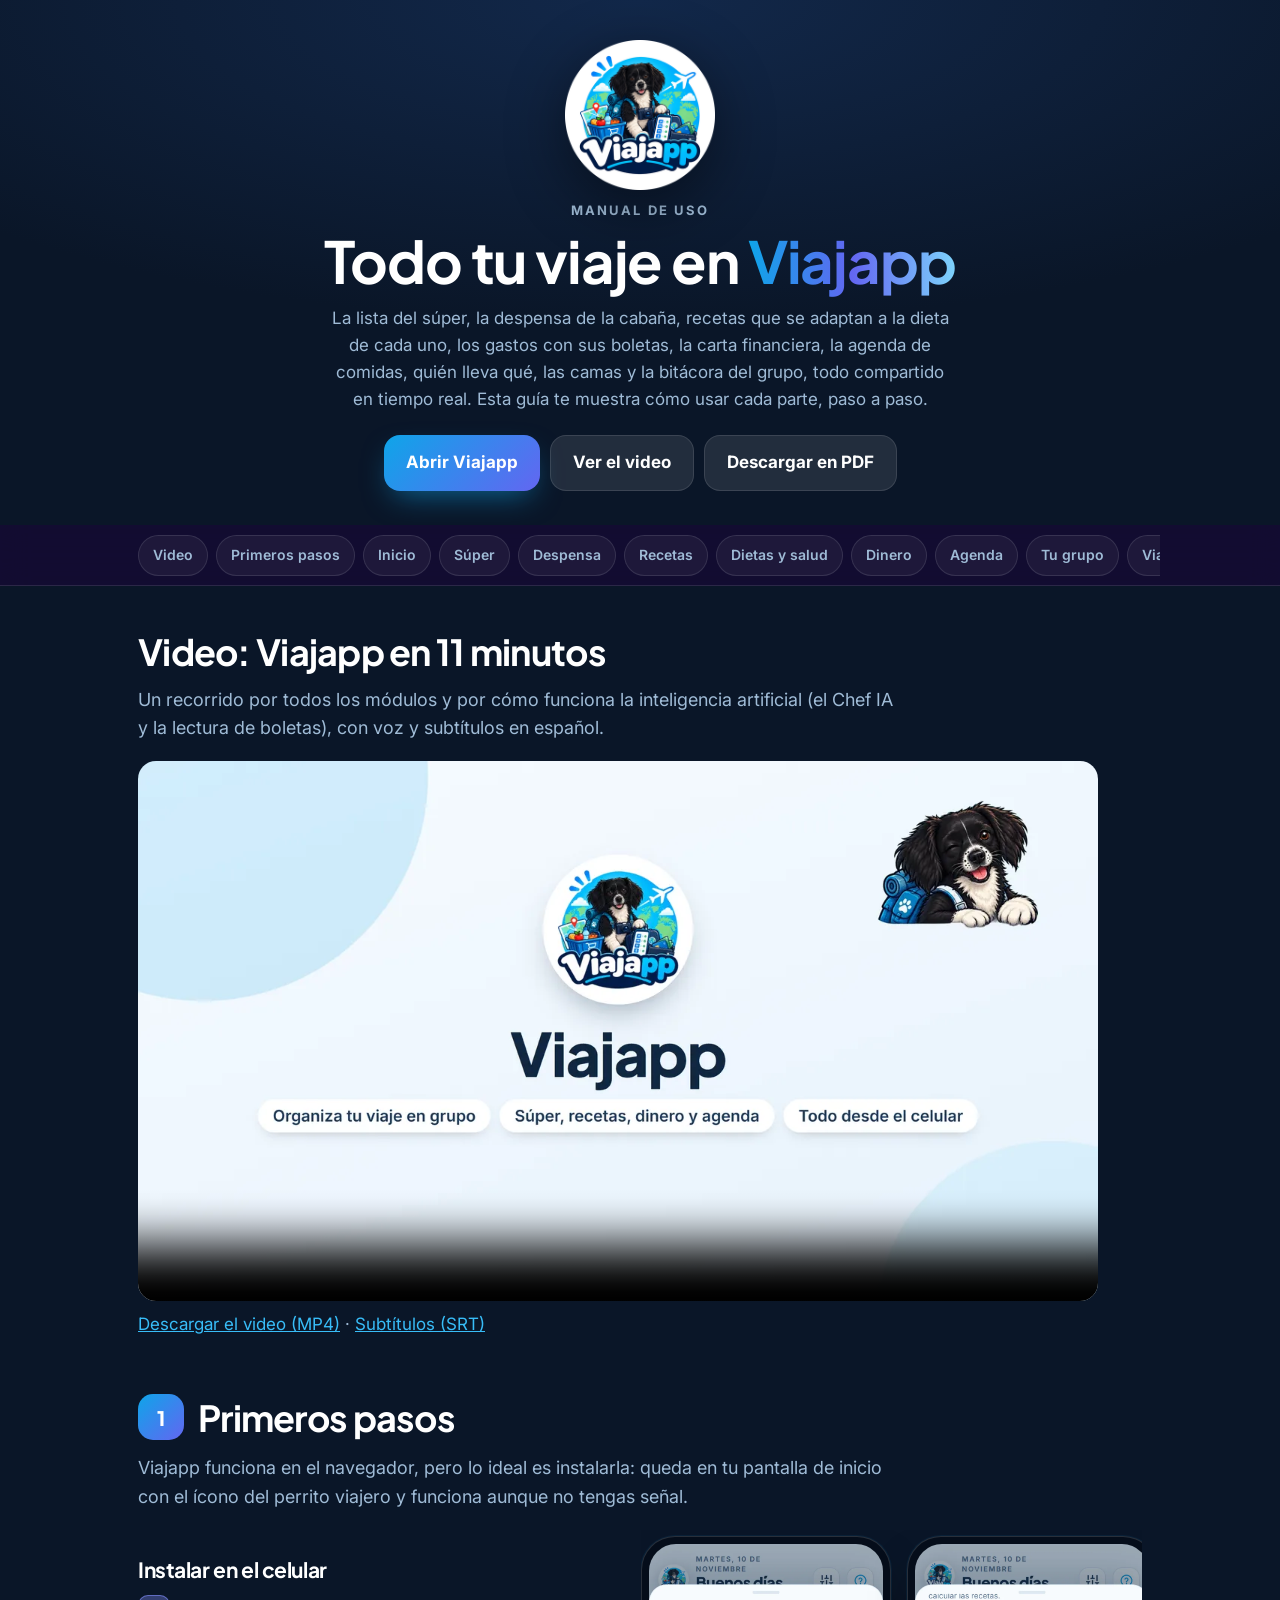
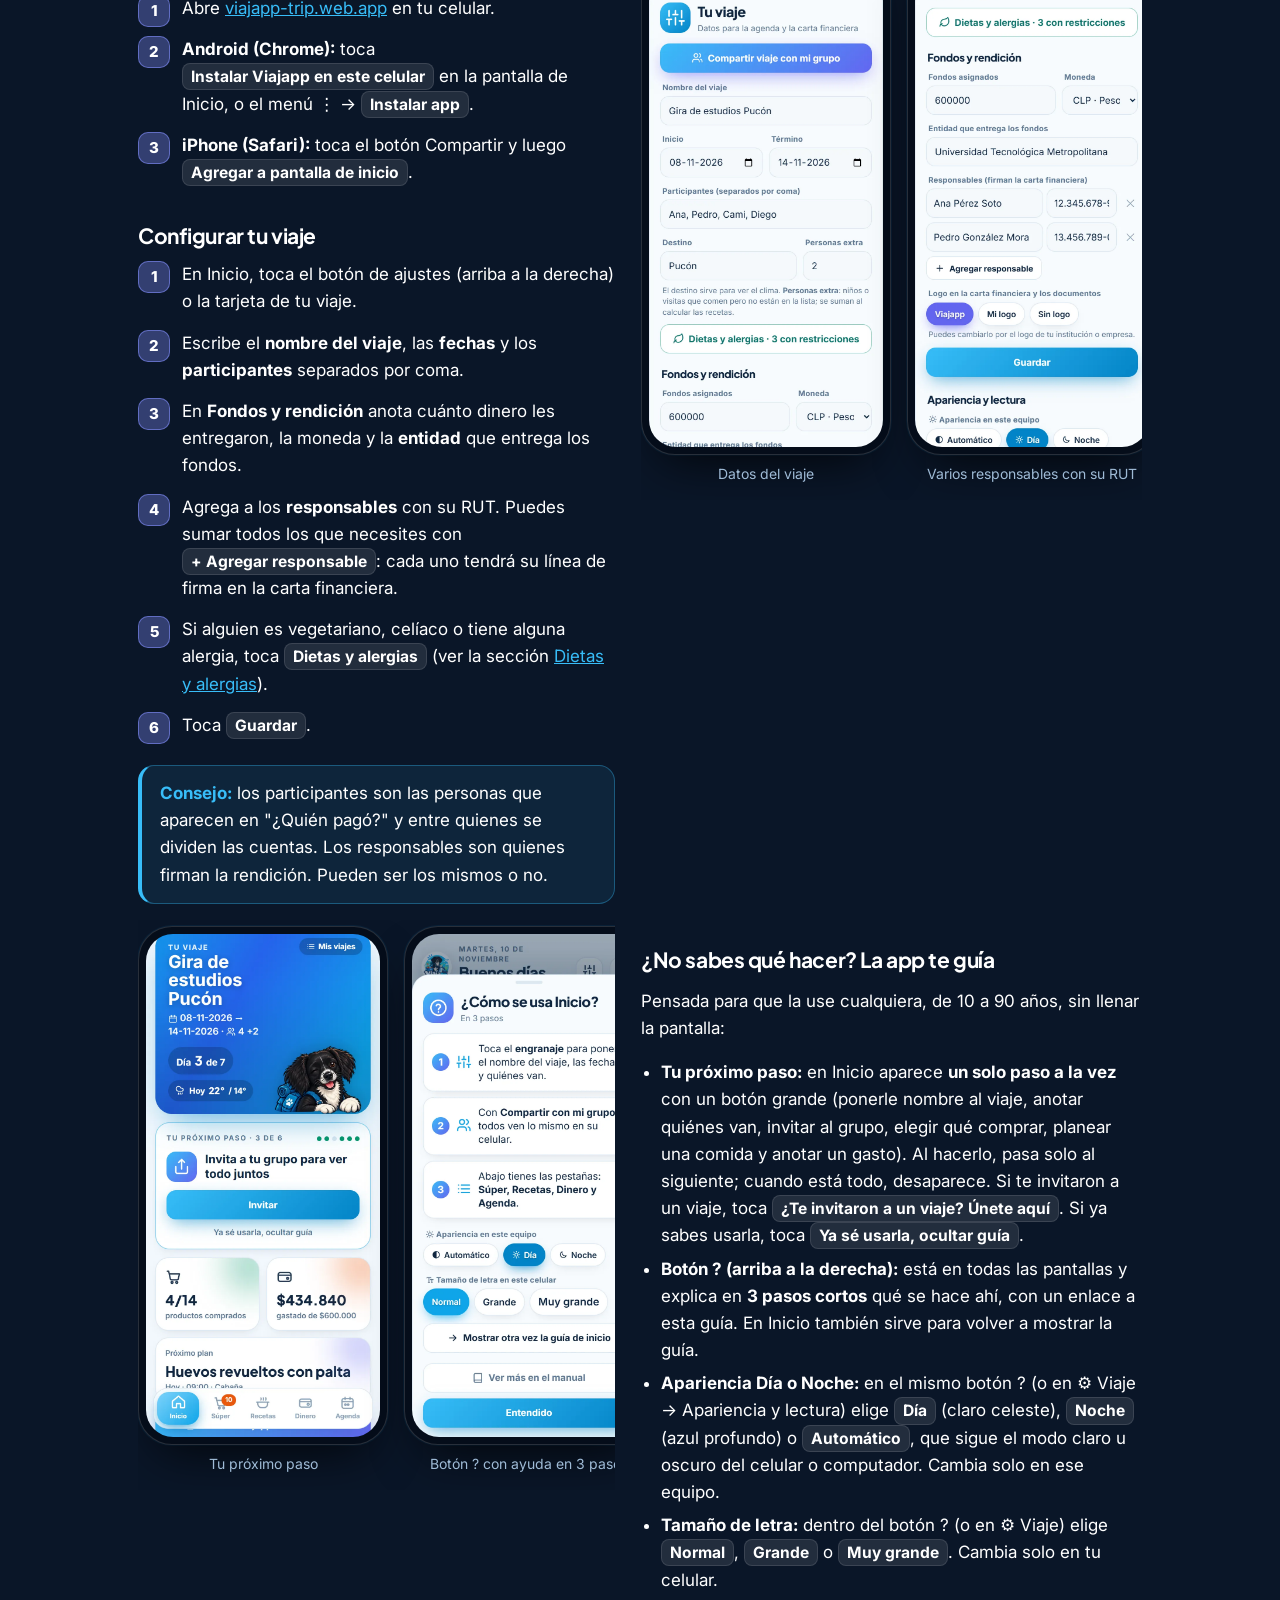
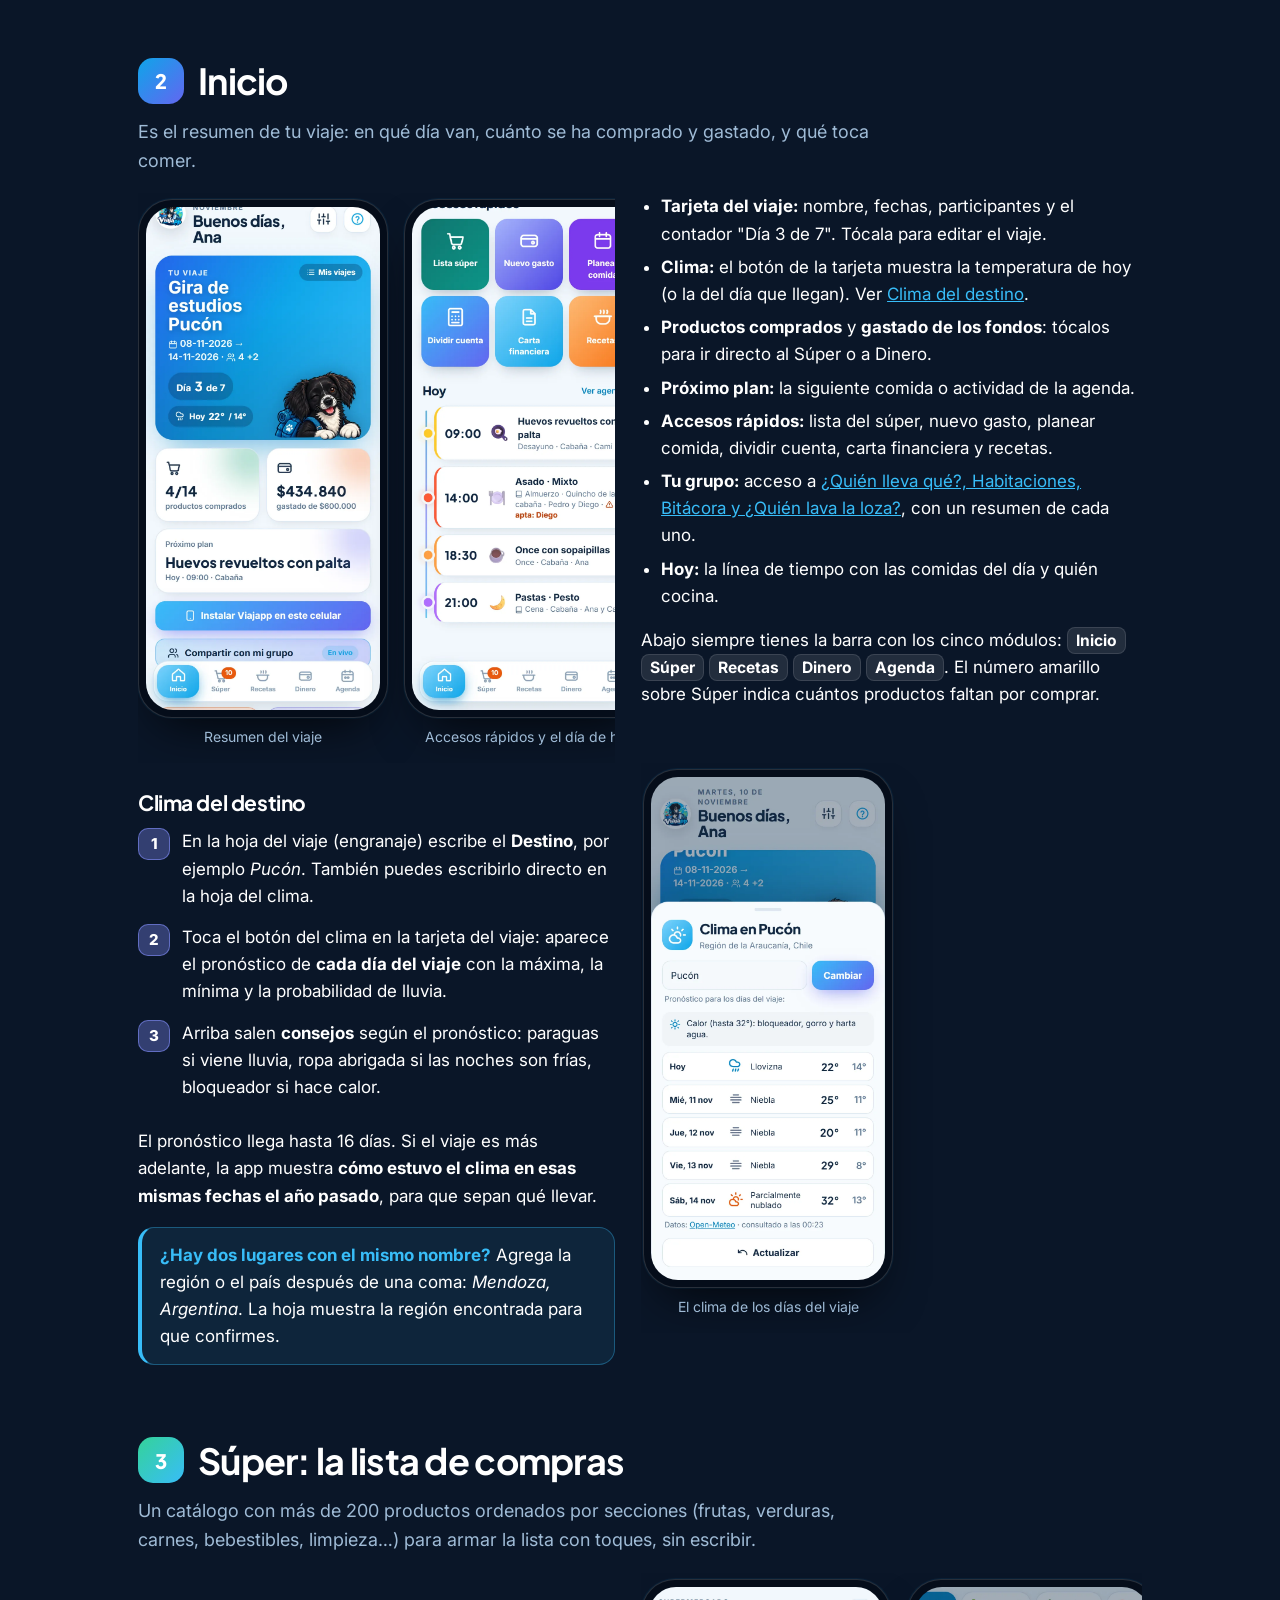
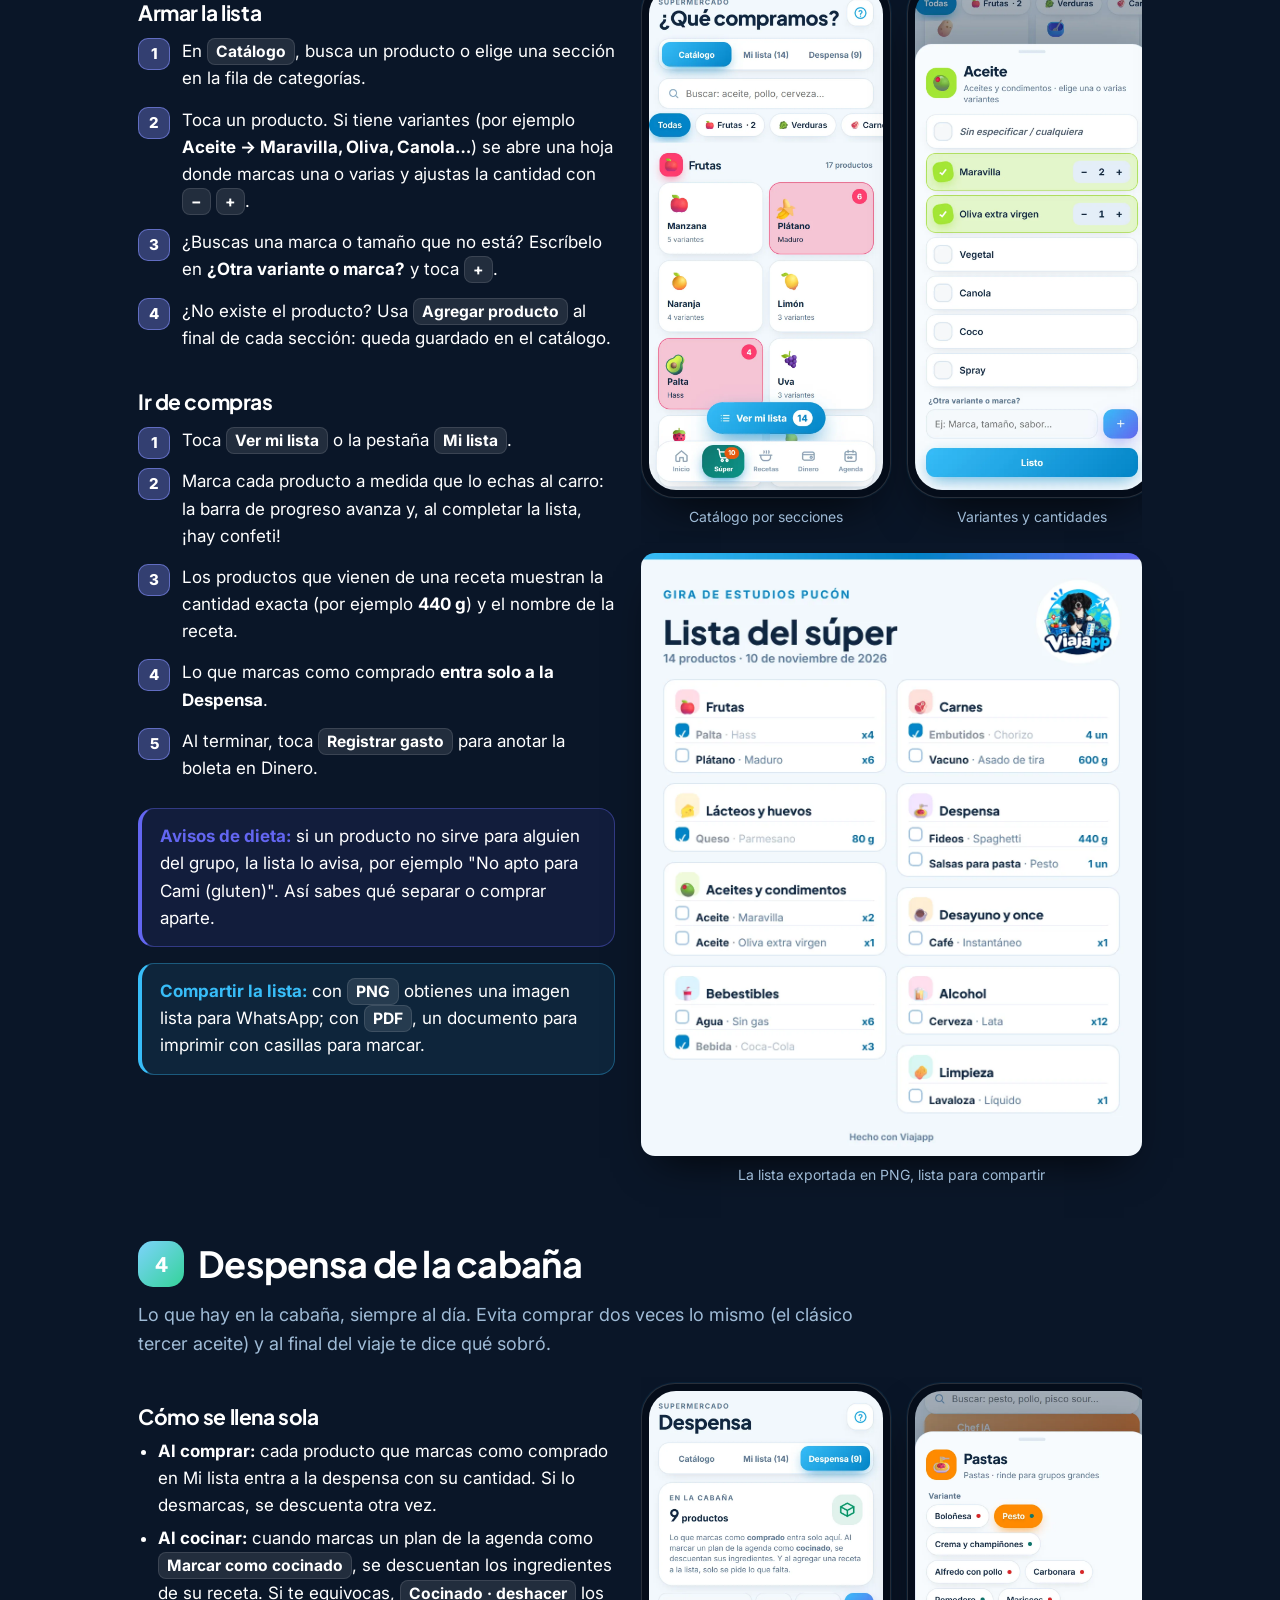
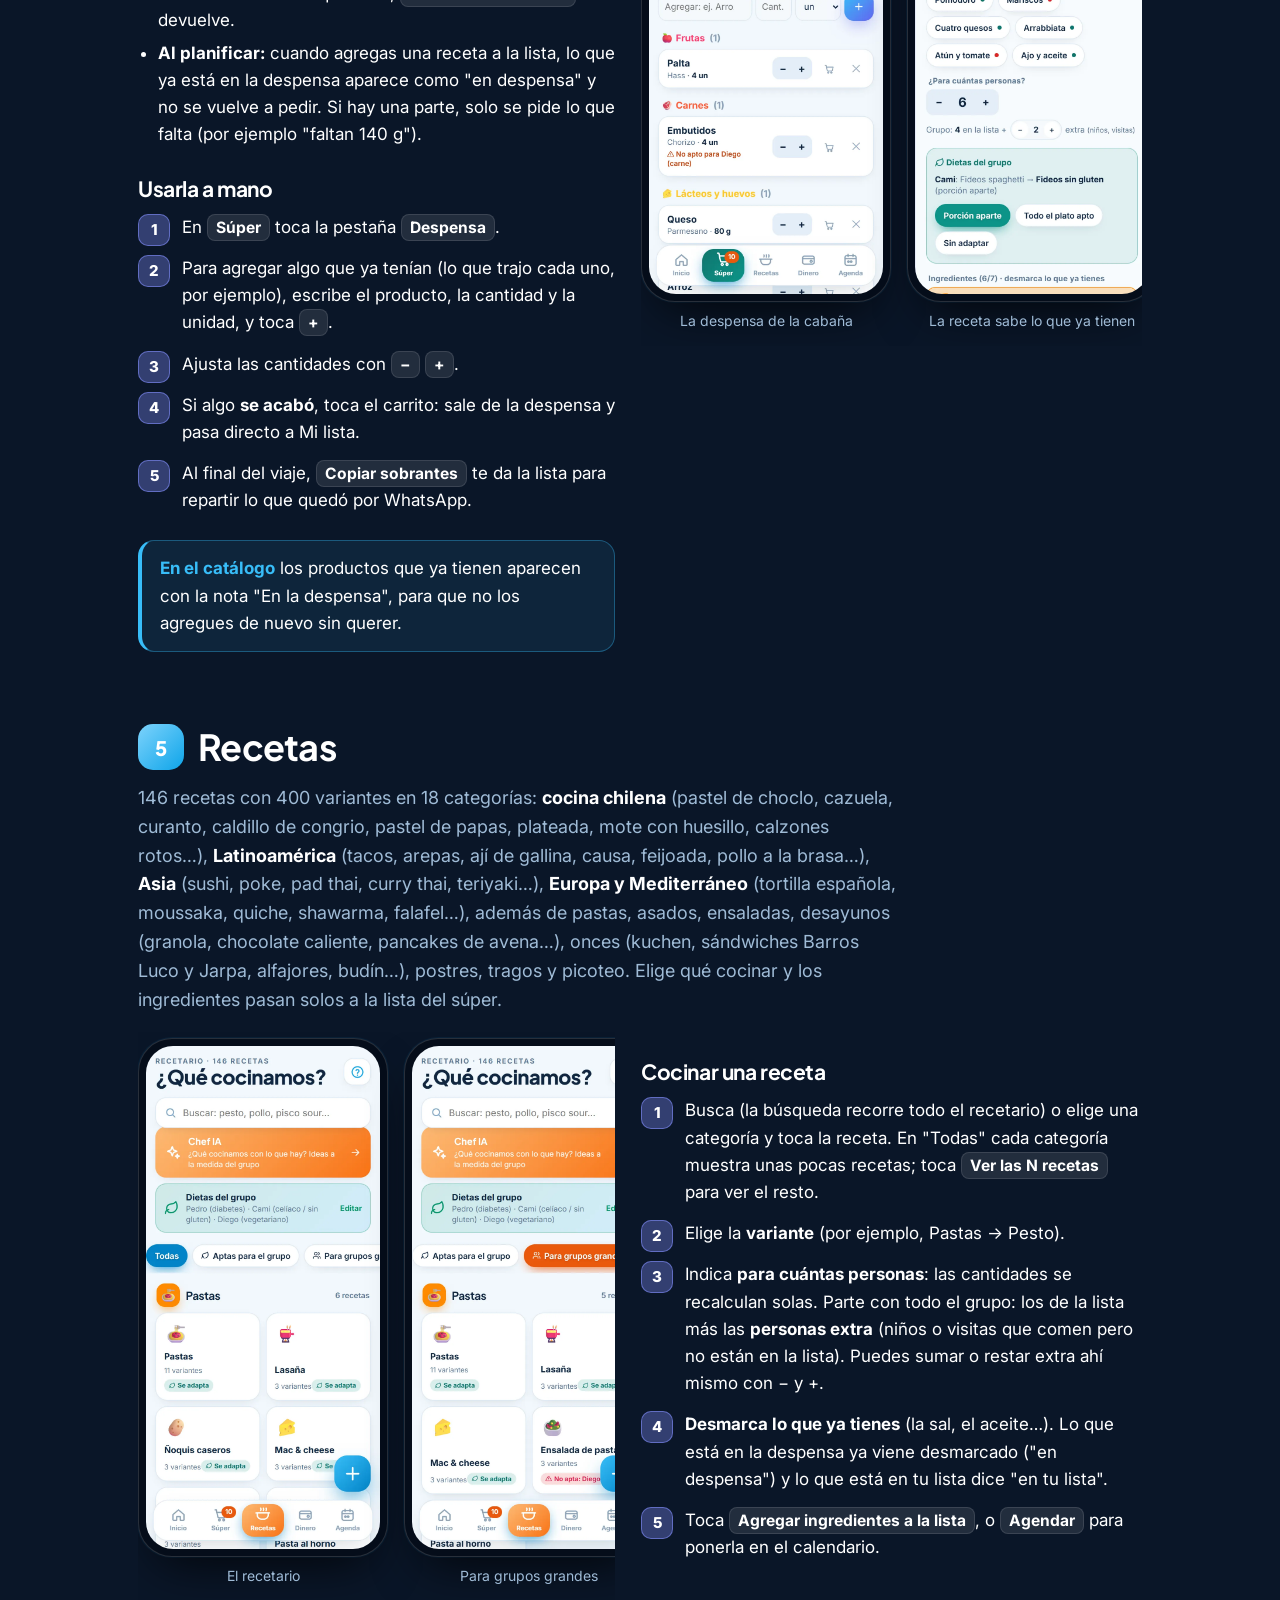
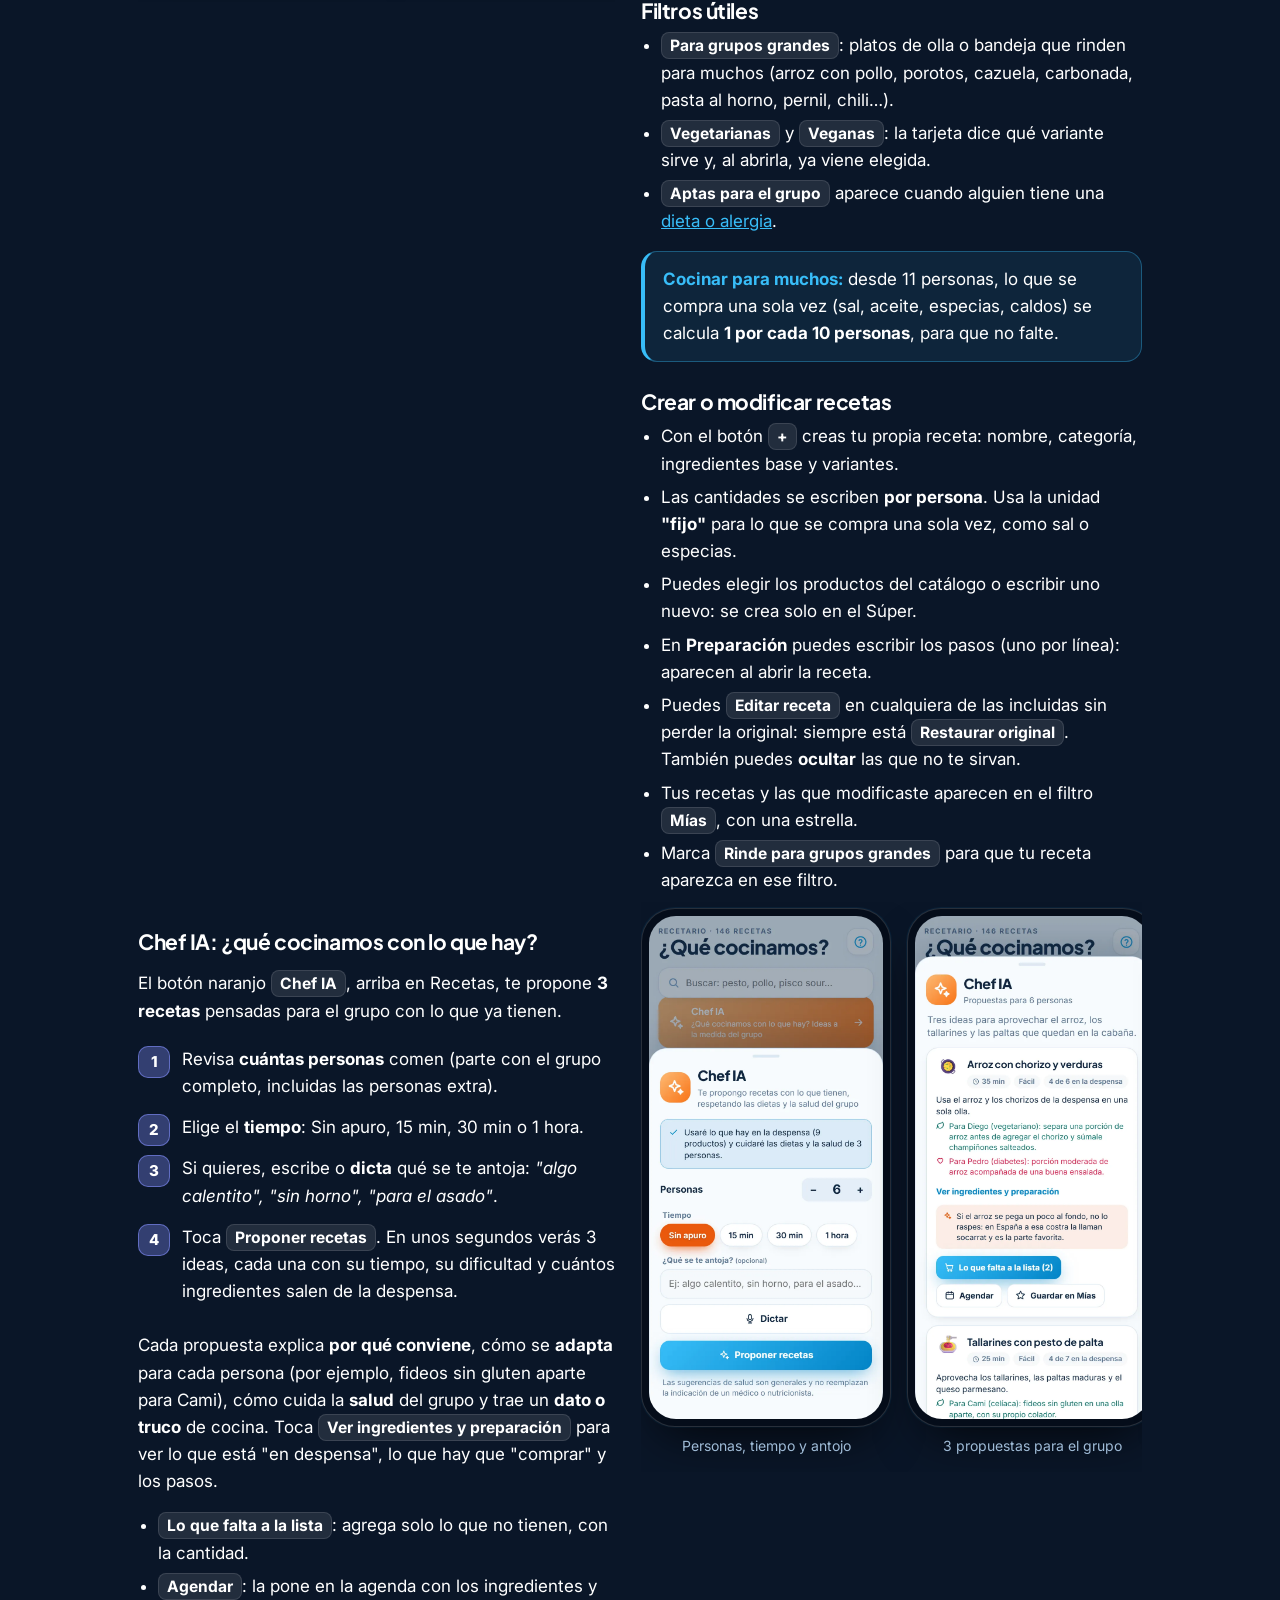
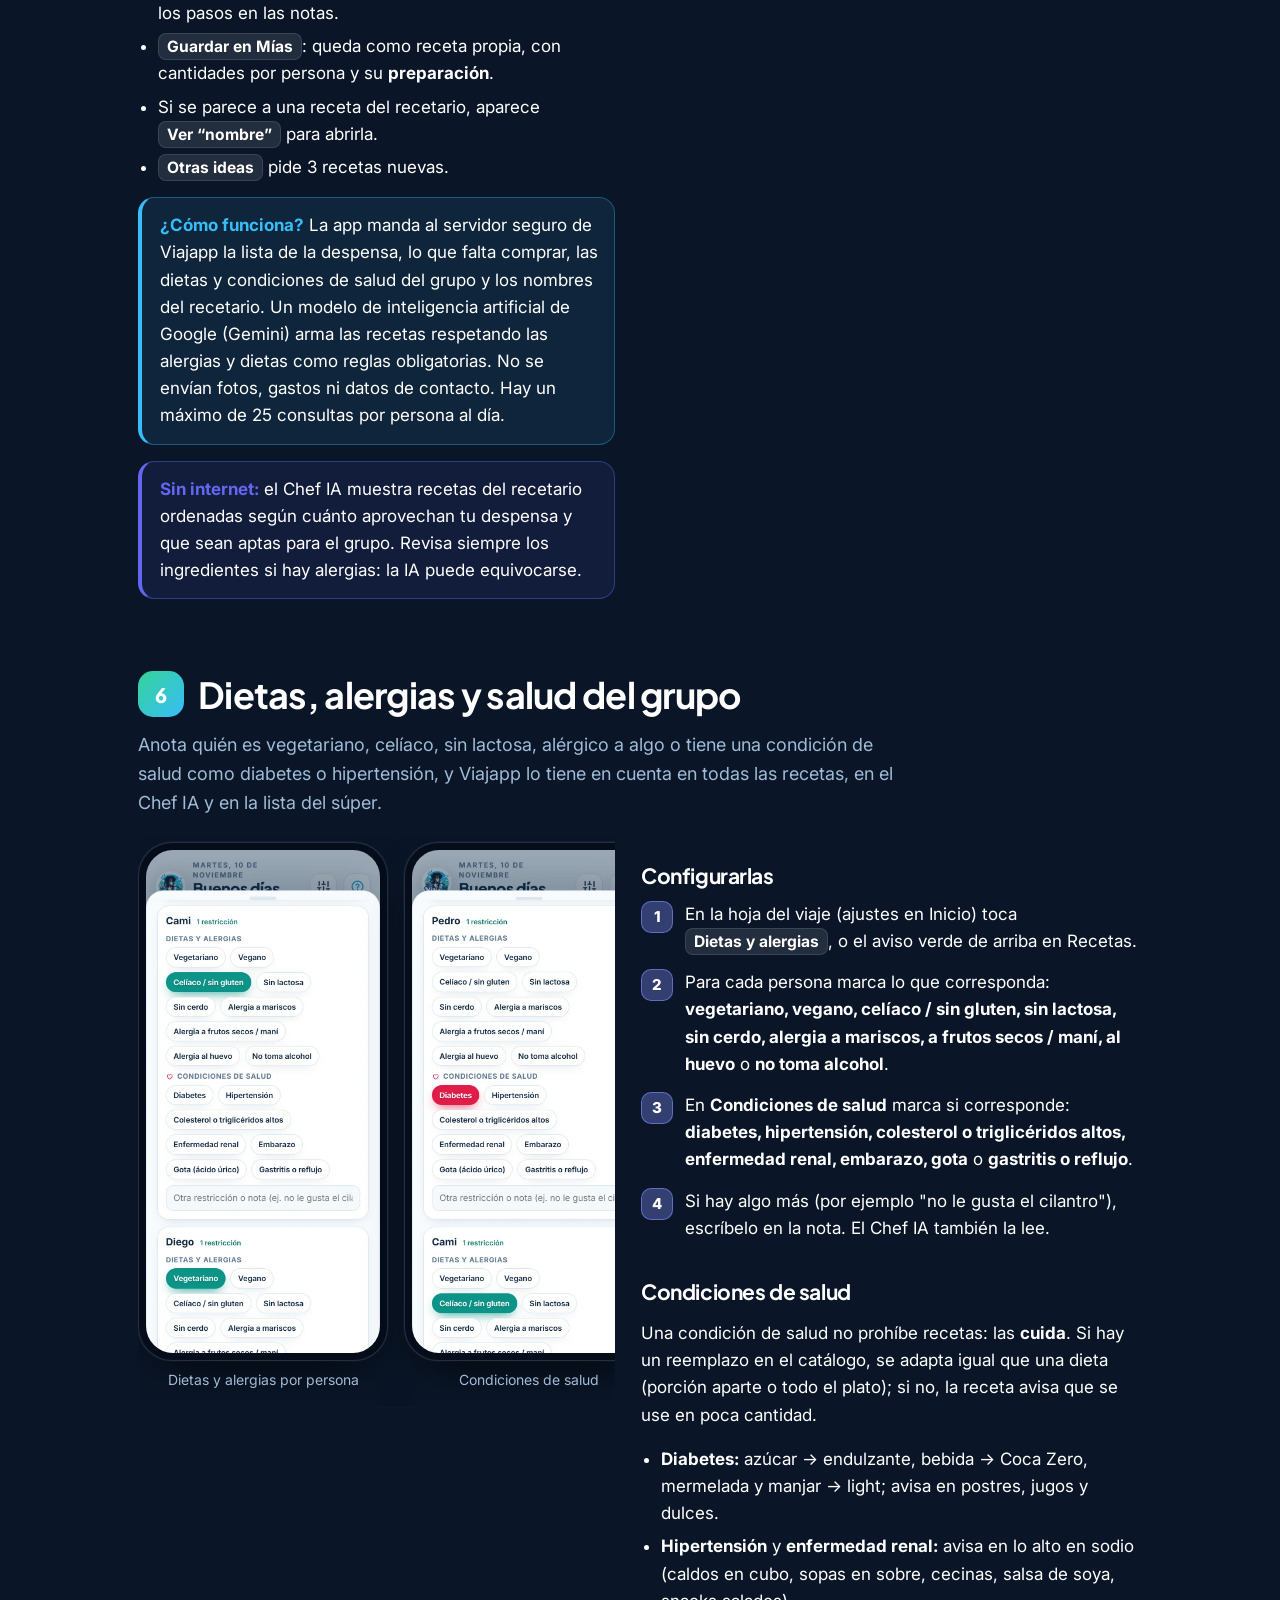
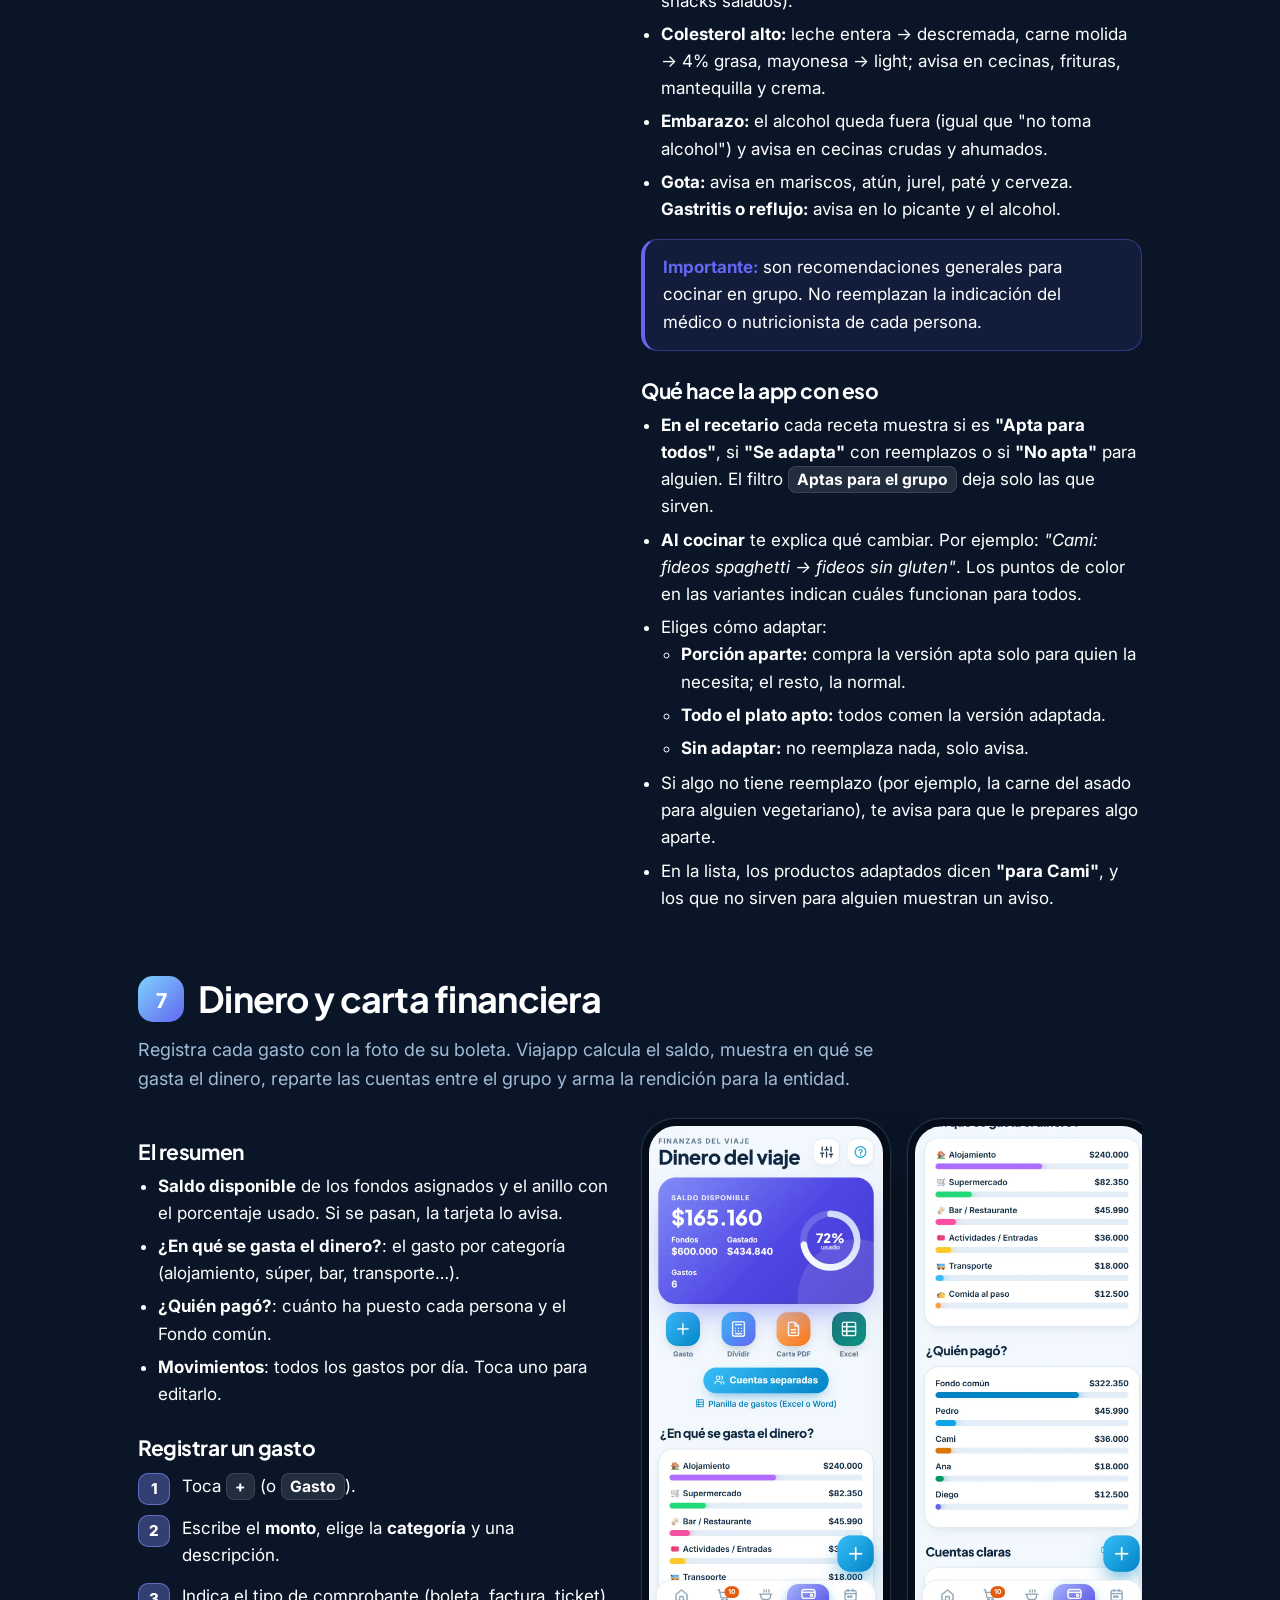
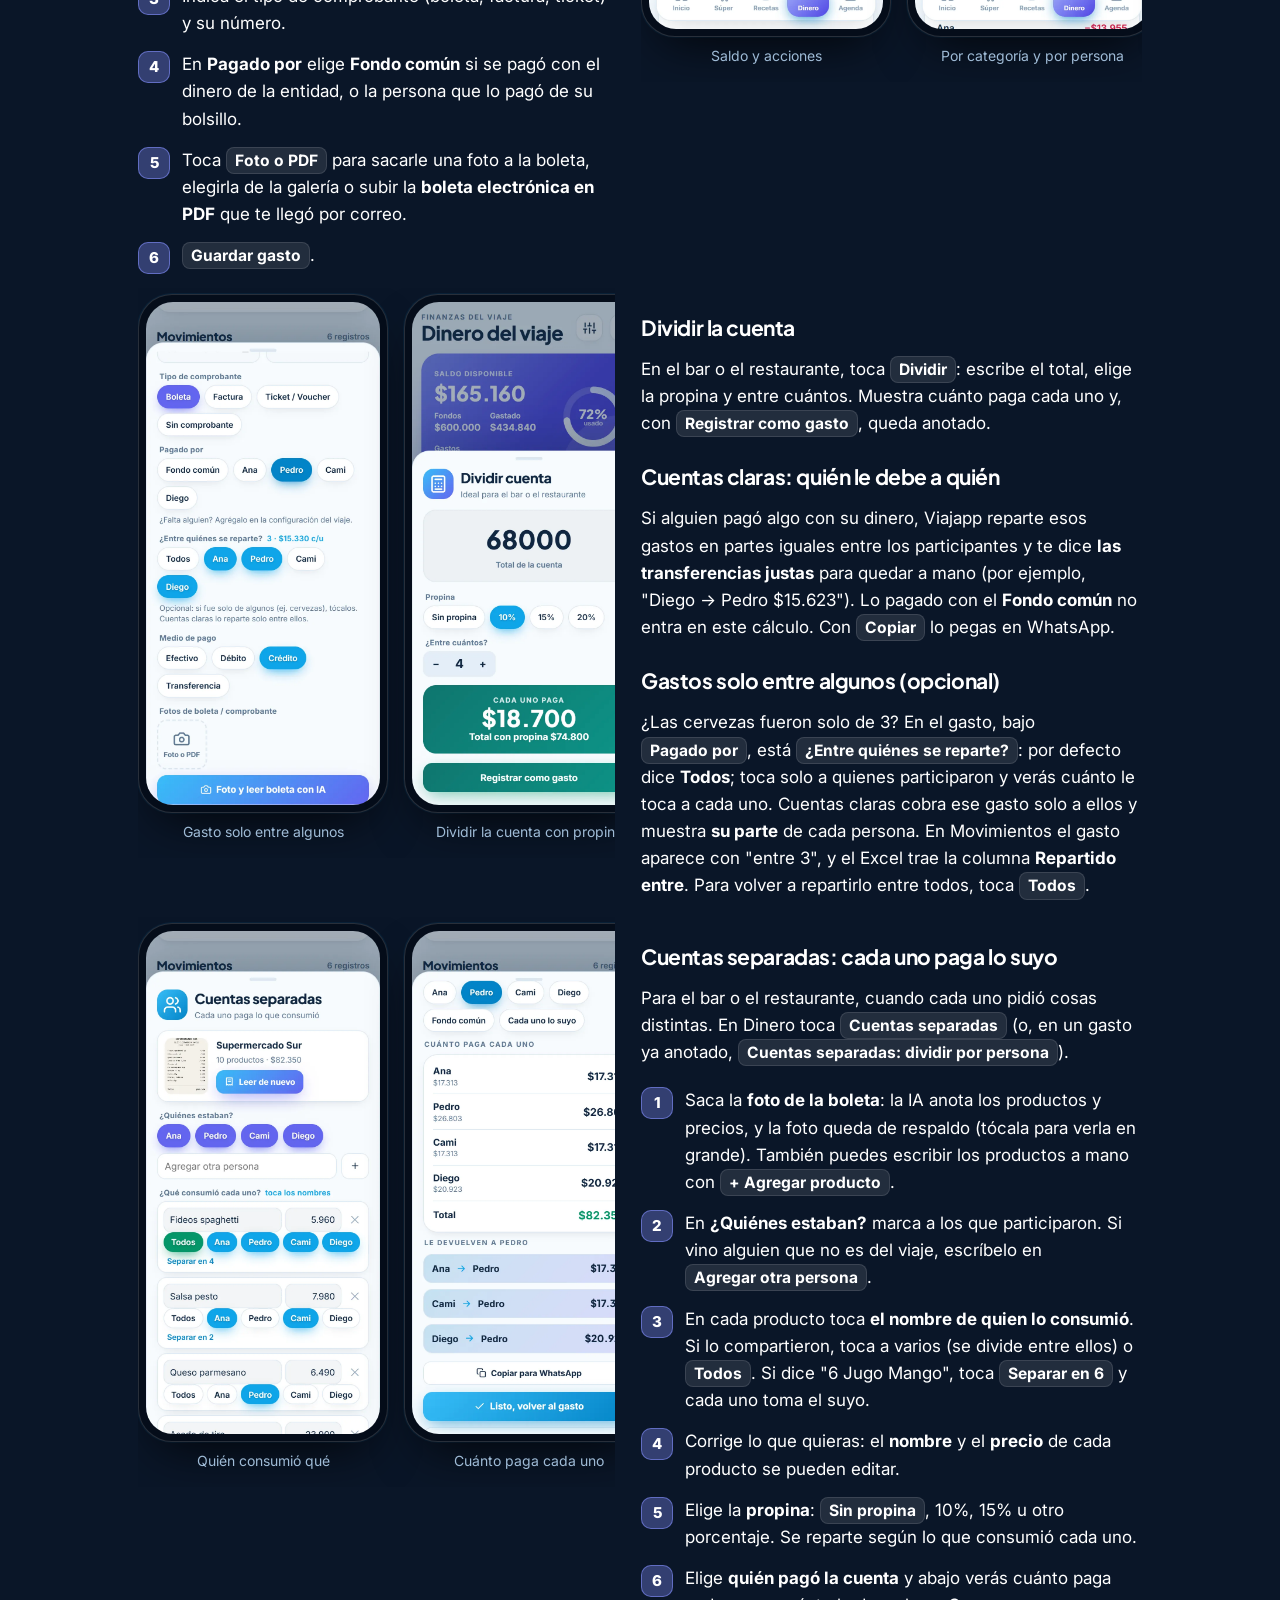
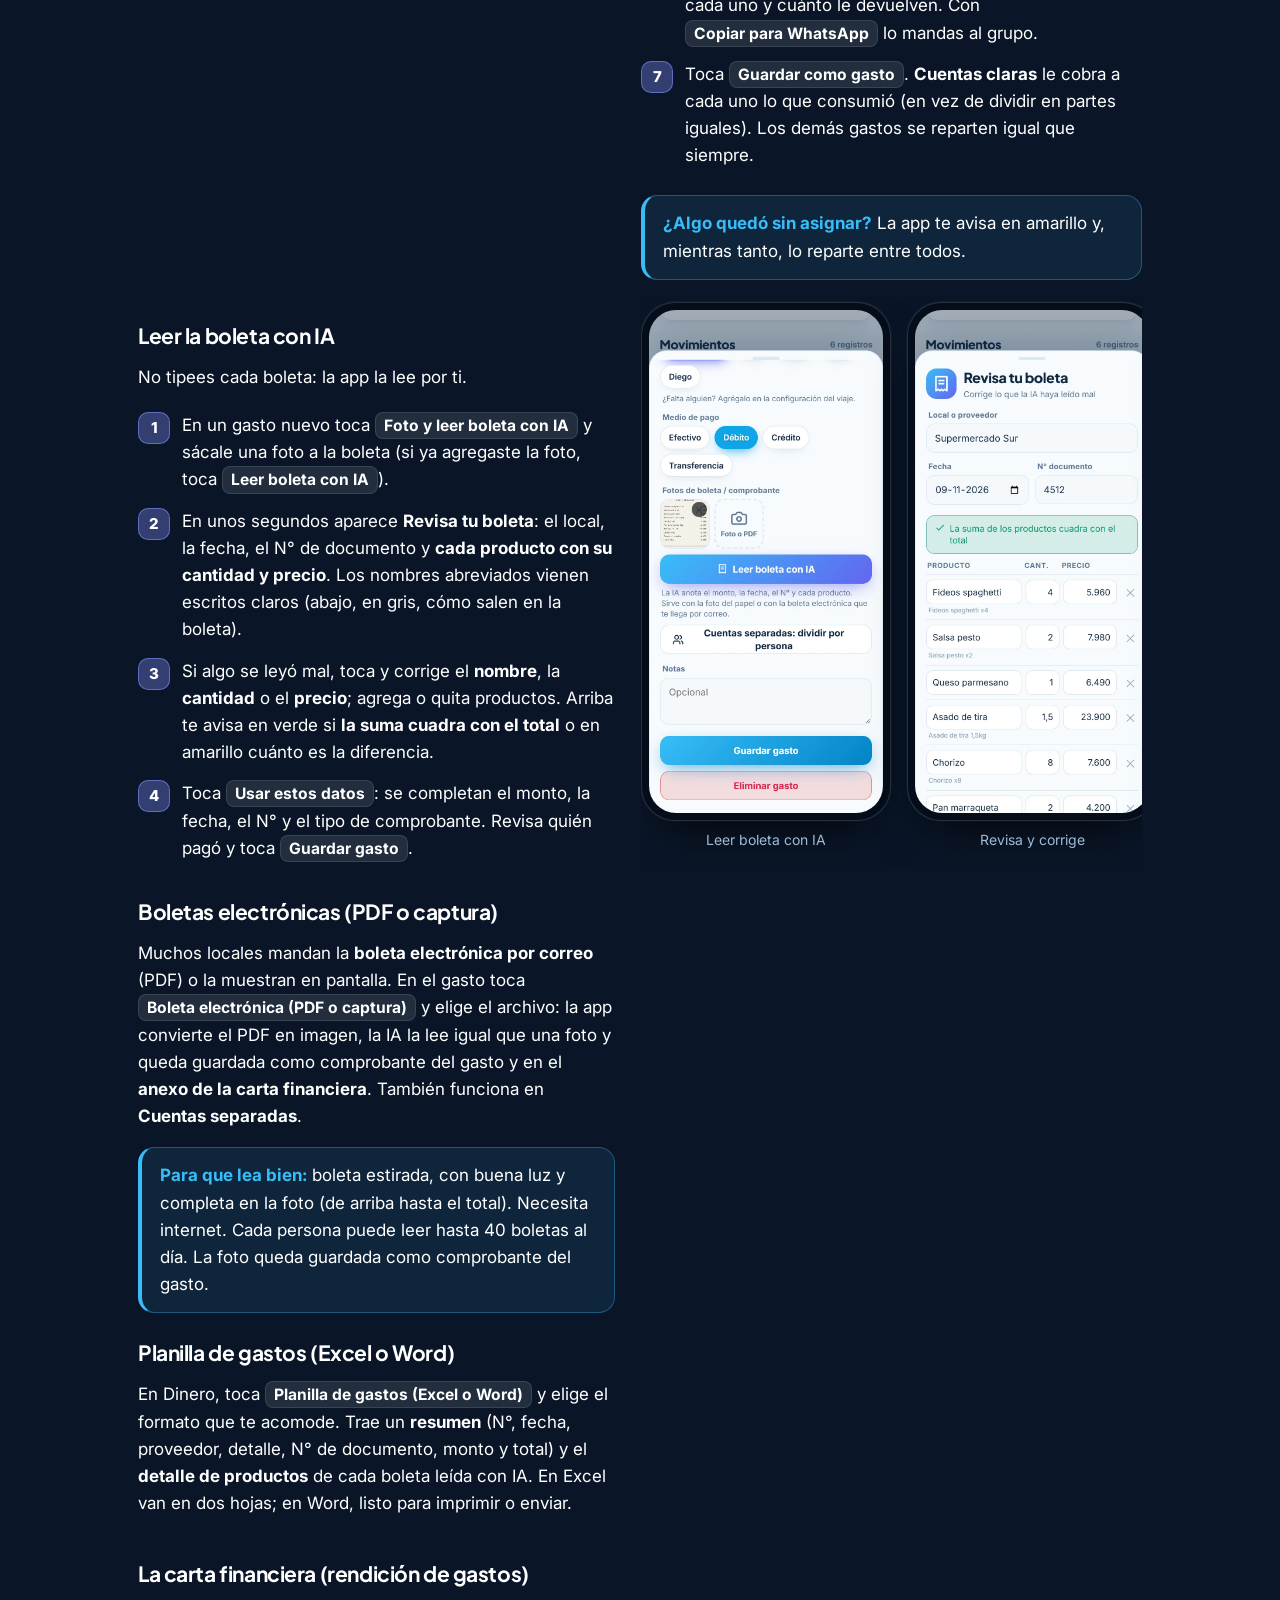
==== commit cacc56b3: "Chef IA en Recetas y condiciones de salud en las dietas Chef IA: propone 3 recetas con lo que hay en" ====
--- a/manual/index.html
+++ b/manual/index.html
@@ -130,7 +130,7 @@
     <a href="#super">Súper</a>
     <a href="#despensa">Despensa</a>
     <a href="#recetas">Recetas</a>
-    <a href="#dietas">Dietas y alergias</a>
+    <a href="#dietas">Dietas y salud</a>
     <a href="#dinero">Dinero</a>
     <a href="#agenda">Agenda</a>
     <a href="#grupo">Tu grupo</a>
@@ -144,8 +144,8 @@
 
   <!-- Video tutorial -->
   <section id="video" class="no-print">
-    <div class="sec-head"><h2>Video: Viajapp en 9 minutos</h2></div>
-    <p class="lead">Un recorrido por todos los módulos y por cómo funciona la inteligencia artificial que lee las boletas, con voz y subtítulos en español.</p>
+    <div class="sec-head"><h2>Video: Viajapp en 11 minutos</h2></div>
+    <p class="lead">Un recorrido por todos los módulos y por cómo funciona la inteligencia artificial (el Chef IA y la lectura de boletas), con voz y subtítulos en español.</p>
     <video class="video" controls preload="none" poster="img/video-portada.webp" src="Video-Viajapp.mp4"></video>
     <p class="video-links"><a href="Video-Viajapp.mp4" download>Descargar el video (MP4)</a> · <a href="Video-Viajapp.srt" download>Subtítulos (SRT)</a></p>
   </section>
@@ -332,6 +332,7 @@
           <li>Con el botón <span class="ui">+</span> creas tu propia receta: nombre, categoría, ingredientes base y variantes.</li>
           <li>Las cantidades se escriben <b>por persona</b>. Usa la unidad <b>"fijo"</b> para lo que se compra una sola vez, como sal o especias.</li>
           <li>Puedes elegir los productos del catálogo o escribir uno nuevo: se crea solo en el Súper.</li>
+          <li>En <b>Preparación</b> puedes escribir los pasos (uno por línea): aparecen al abrir la receta.</li>
           <li>Puedes <span class="ui">Editar receta</span> en cualquiera de las incluidas sin perder la original: siempre está <span class="ui">Restaurar original</span>. También puedes <b>ocultar</b> las que no te sirvan.</li>
           <li>Tus recetas y las que modificaste aparecen en el filtro <span class="ui">Mías</span>, con una estrella.</li>
           <li>Marca <span class="ui">Rinde para grupos grandes</span> para que tu receta aparezca en ese filtro.</li>
@@ -344,20 +345,58 @@
         <figure><span class="phone"><img loading="lazy" src="img/08-receta-editor.webp" alt="Editor de recetas con ingredientes y variantes"></span><figcaption>Editor de recetas</figcaption></figure>
       </div>
     </div>
+    <div class="split" id="chef">
+      <div>
+        <h3>Chef IA: ¿qué cocinamos con lo que hay?</h3>
+        <p>El botón naranjo <span class="ui">Chef IA</span>, arriba en Recetas, te propone <b>3 recetas</b> pensadas para el grupo con lo que ya tienen.</p>
+        <ol class="steps">
+          <li>Revisa <b>cuántas personas</b> comen (parte con el grupo completo, incluidas las personas extra).</li>
+          <li>Elige el <b>tiempo</b>: Sin apuro, 15 min, 30 min o 1 hora.</li>
+          <li>Si quieres, escribe o <b>dicta</b> qué se te antoja: <i>"algo calentito", "sin horno", "para el asado"</i>.</li>
+          <li>Toca <span class="ui">Proponer recetas</span>. En unos segundos verás 3 ideas, cada una con su tiempo, su dificultad y cuántos ingredientes salen de la despensa.</li>
+        </ol>
+        <p>Cada propuesta explica <b>por qué conviene</b>, cómo se <b>adapta</b> para cada persona (por ejemplo, fideos sin gluten aparte para Cami), cómo cuida la <b>salud</b> del grupo y trae un <b>dato o truco</b> de cocina. Toca <span class="ui">Ver ingredientes y preparación</span> para ver lo que está "en despensa", lo que hay que "comprar" y los pasos.</p>
+        <ul class="dots">
+          <li><span class="ui">Lo que falta a la lista</span>: agrega solo lo que no tienen, con la cantidad.</li>
+          <li><span class="ui">Agendar</span>: la pone en la agenda con los ingredientes y los pasos en las notas.</li>
+          <li><span class="ui">Guardar en Mías</span>: queda como receta propia, con cantidades por persona y su <b>preparación</b>.</li>
+          <li>Si se parece a una receta del recetario, aparece <span class="ui">Ver “nombre”</span> para abrirla.</li>
+          <li><span class="ui">Otras ideas</span> pide 3 recetas nuevas.</li>
+        </ul>
+        <div class="tip"><b>¿Cómo funciona?</b> La app manda al servidor seguro de Viajapp la lista de la despensa, lo que falta comprar, las dietas y condiciones de salud del grupo y los nombres del recetario. Un modelo de inteligencia artificial de Google (Gemini) arma las recetas respetando las alergias y dietas como reglas obligatorias. No se envían fotos, gastos ni datos de contacto. Hay un máximo de 25 consultas por persona al día.</div>
+        <div class="tip warn"><b>Sin internet:</b> el Chef IA muestra recetas del recetario ordenadas según cuánto aprovechan tu despensa y que sean aptas para el grupo. Revisa siempre los ingredientes si hay alergias: la IA puede equivocarse.</div>
+      </div>
+      <div class="shots">
+        <figure><span class="phone"><img loading="lazy" src="img/51-chef-ia.webp" alt="Chef IA: personas, tiempo y antojo"></span><figcaption>Personas, tiempo y antojo</figcaption></figure>
+        <figure><span class="phone"><img loading="lazy" src="img/52-chef-propuestas.webp" alt="Tres recetas propuestas por el Chef IA"></span><figcaption>3 propuestas para el grupo</figcaption></figure>
+        <figure><span class="phone"><img loading="lazy" src="img/53-chef-detalle.webp" alt="Ingredientes en despensa o por comprar y preparación"></span><figcaption>Ingredientes y preparación</figcaption></figure>
+      </div>
+    </div>
   </section>
 
   <!-- 6. Dietas -->
   <section id="dietas">
-    <div class="sec-head"><span class="sec-num" style="--c:linear-gradient(135deg,#34d399,#38bdf8)">6</span><h2>Dietas y alergias del grupo</h2></div>
-    <p class="lead">Anota quién es vegetariano, celíaco, sin lactosa o alérgico a algo, y Viajapp lo tiene en cuenta en todas las recetas y en la lista del súper.</p>
+    <div class="sec-head"><span class="sec-num" style="--c:linear-gradient(135deg,#34d399,#38bdf8)">6</span><h2>Dietas, alergias y salud del grupo</h2></div>
+    <p class="lead">Anota quién es vegetariano, celíaco, sin lactosa, alérgico a algo o tiene una condición de salud como diabetes o hipertensión, y Viajapp lo tiene en cuenta en todas las recetas, en el Chef IA y en la lista del súper.</p>
     <div class="split rev">
       <div>
         <h3>Configurarlas</h3>
         <ol class="steps">
           <li>En la hoja del viaje (ajustes en Inicio) toca <span class="ui">Dietas y alergias</span>, o el aviso verde de arriba en Recetas.</li>
           <li>Para cada persona marca lo que corresponda: <b>vegetariano, vegano, celíaco / sin gluten, sin lactosa, sin cerdo, alergia a mariscos, a frutos secos / maní, al huevo</b> o <b>no toma alcohol</b>.</li>
-          <li>Si hay algo más (por ejemplo "no le gusta el cilantro"), escríbelo en la nota.</li>
-        </ol>
+          <li>En <b>Condiciones de salud</b> marca si corresponde: <b>diabetes, hipertensión, colesterol o triglicéridos altos, enfermedad renal, embarazo, gota</b> o <b>gastritis o reflujo</b>.</li>
+          <li>Si hay algo más (por ejemplo "no le gusta el cilantro"), escríbelo en la nota. El Chef IA también la lee.</li>
+        </ol>
+        <h3>Condiciones de salud</h3>
+        <p>Una condición de salud no prohíbe recetas: las <b>cuida</b>. Si hay un reemplazo en el catálogo, se adapta igual que una dieta (porción aparte o todo el plato); si no, la receta avisa que se use en poca cantidad.</p>
+        <ul class="dots">
+          <li><b>Diabetes:</b> azúcar → endulzante, bebida → Coca Zero, mermelada y manjar → light; avisa en postres, jugos y dulces.</li>
+          <li><b>Hipertensión</b> y <b>enfermedad renal:</b> avisa en lo alto en sodio (caldos en cubo, sopas en sobre, cecinas, salsa de soya, snacks salados).</li>
+          <li><b>Colesterol alto:</b> leche entera → descremada, carne molida → 4% grasa, mayonesa → light; avisa en cecinas, frituras, mantequilla y crema.</li>
+          <li><b>Embarazo:</b> el alcohol queda fuera (igual que "no toma alcohol") y avisa en cecinas crudas y ahumados.</li>
+          <li><b>Gota:</b> avisa en mariscos, atún, jurel, paté y cerveza. <b>Gastritis o reflujo:</b> avisa en lo picante y el alcohol.</li>
+        </ul>
+        <div class="tip warn"><b>Importante:</b> son recomendaciones generales para cocinar en grupo. No reemplazan la indicación del médico o nutricionista de cada persona.</div>
         <h3>Qué hace la app con eso</h3>
         <ul class="dots">
           <li><b>En el recetario</b> cada receta muestra si es <b>"Apta para todos"</b>, si <b>"Se adapta"</b> con reemplazos o si <b>"No apta"</b> para alguien. El filtro <span class="ui">Aptas para el grupo</span> deja solo las que sirven.</li>
@@ -375,6 +414,7 @@
       </div>
       <div class="shots">
         <figure><span class="phone"><img loading="lazy" src="img/23-dietas.webp" alt="Hoja de dietas y alergias por persona"></span><figcaption>Dietas y alergias por persona</figcaption></figure>
+        <figure><span class="phone"><img loading="lazy" src="img/54-dietas-salud.webp" alt="Condiciones de salud: diabetes marcada para Pedro"></span><figcaption>Condiciones de salud</figcaption></figure>
         <figure><span class="phone"><img loading="lazy" src="img/06-recetas.webp" alt="Recetario con las dietas del grupo y etiquetas de aptitud"></span><figcaption>Recetas aptas, adaptables o no aptas</figcaption></figure>
         <figure><span class="phone"><img loading="lazy" src="img/25-receta-adaptada.webp" alt="Receta de asado adaptada: pan sin gluten para Cami y aviso para Diego"></span><figcaption>Reemplazos y avisos al cocinar</figcaption></figure>
         <figure><span class="phone"><img loading="lazy" src="img/05-super-lista.webp" alt="Lista con avisos de no apto"></span><figcaption>Avisos en la lista del súper</figcaption></figure>
@@ -695,6 +735,8 @@
     <details><summary>¿Puedo poner más de un responsable en la carta financiera?</summary><p>Sí. En la hoja del viaje, en Responsables, toca "Agregar responsable" las veces que necesites. Todos aparecen en la carta con su RUT y su propia línea de firma.</p></details>
     <details><summary>Agregué una receta y las cantidades son muchas o pocas</summary><p>Las cantidades dependen de las personas elegidas. Cambia el número en "¿Para cuántas personas?" antes de agregar, o ajusta la cantidad después en Mi lista con los botones − y +.</p></details>
     <details><summary>Vienen niños o visitas que no están en la lista, ¿cómo los cuento?</summary><p>En la hoja del viaje (engranaje) escribe cuántas son en <b>Personas extra</b>, o súmalas en la receta con − y + junto a "extra". Las recetas parten calculando para todos: los de la lista más los extra.</p></details>
+    <details><summary>¿El Chef IA puede equivocarse con una alergia?</summary><p>El Chef IA trata las dietas y alergias como reglas obligatorias, pero es una inteligencia artificial y puede equivocarse. Revisa siempre los ingredientes antes de cocinar para alguien con alergia. Las recetas del recetario, en cambio, se revisan con la tabla de ingredientes de la app.</p></details>
+    <details><summary>¿Por qué una receta dice "en poca cantidad" para alguien?</summary><p>Porque esa persona tiene una condición de salud (por ejemplo, hipertensión) y la receta lleva algo que conviene moderar, como el caldo en cubo, y el catálogo no tiene un reemplazo. La receta sigue siendo apta; es solo un aviso.</p></details>
     <details><summary>¿De dónde sale el clima?</summary><p>De Open-Meteo, un servicio gratuito de pronóstico. Se necesita internet para consultarlo; sin conexión se muestra la última consulta. El pronóstico llega a 16 días; para fechas más lejanas se muestra cómo estuvo el clima el año pasado.</p></details>
     <details><summary>¿La despensa se actualiza sola?</summary><p>Sí: suma lo que marcas como comprado y descuenta lo que cocinan cuando marcas un plan con receta como "cocinado". Lo que traigan de sus casas o lo que se use sin receta lo ajustas a mano con − y +.</p></details>
     <details><summary>Alguien del grupo es celíaco o vegetariano, ¿qué hago?</summary><p>Anótalo en Dietas y alergias. Las recetas te dirán cuáles sirven para todos y cuáles se pueden adaptar, y al agregar una receta se compra solo para esa persona la versión apta (por ejemplo, fideos sin gluten).</p></details>
